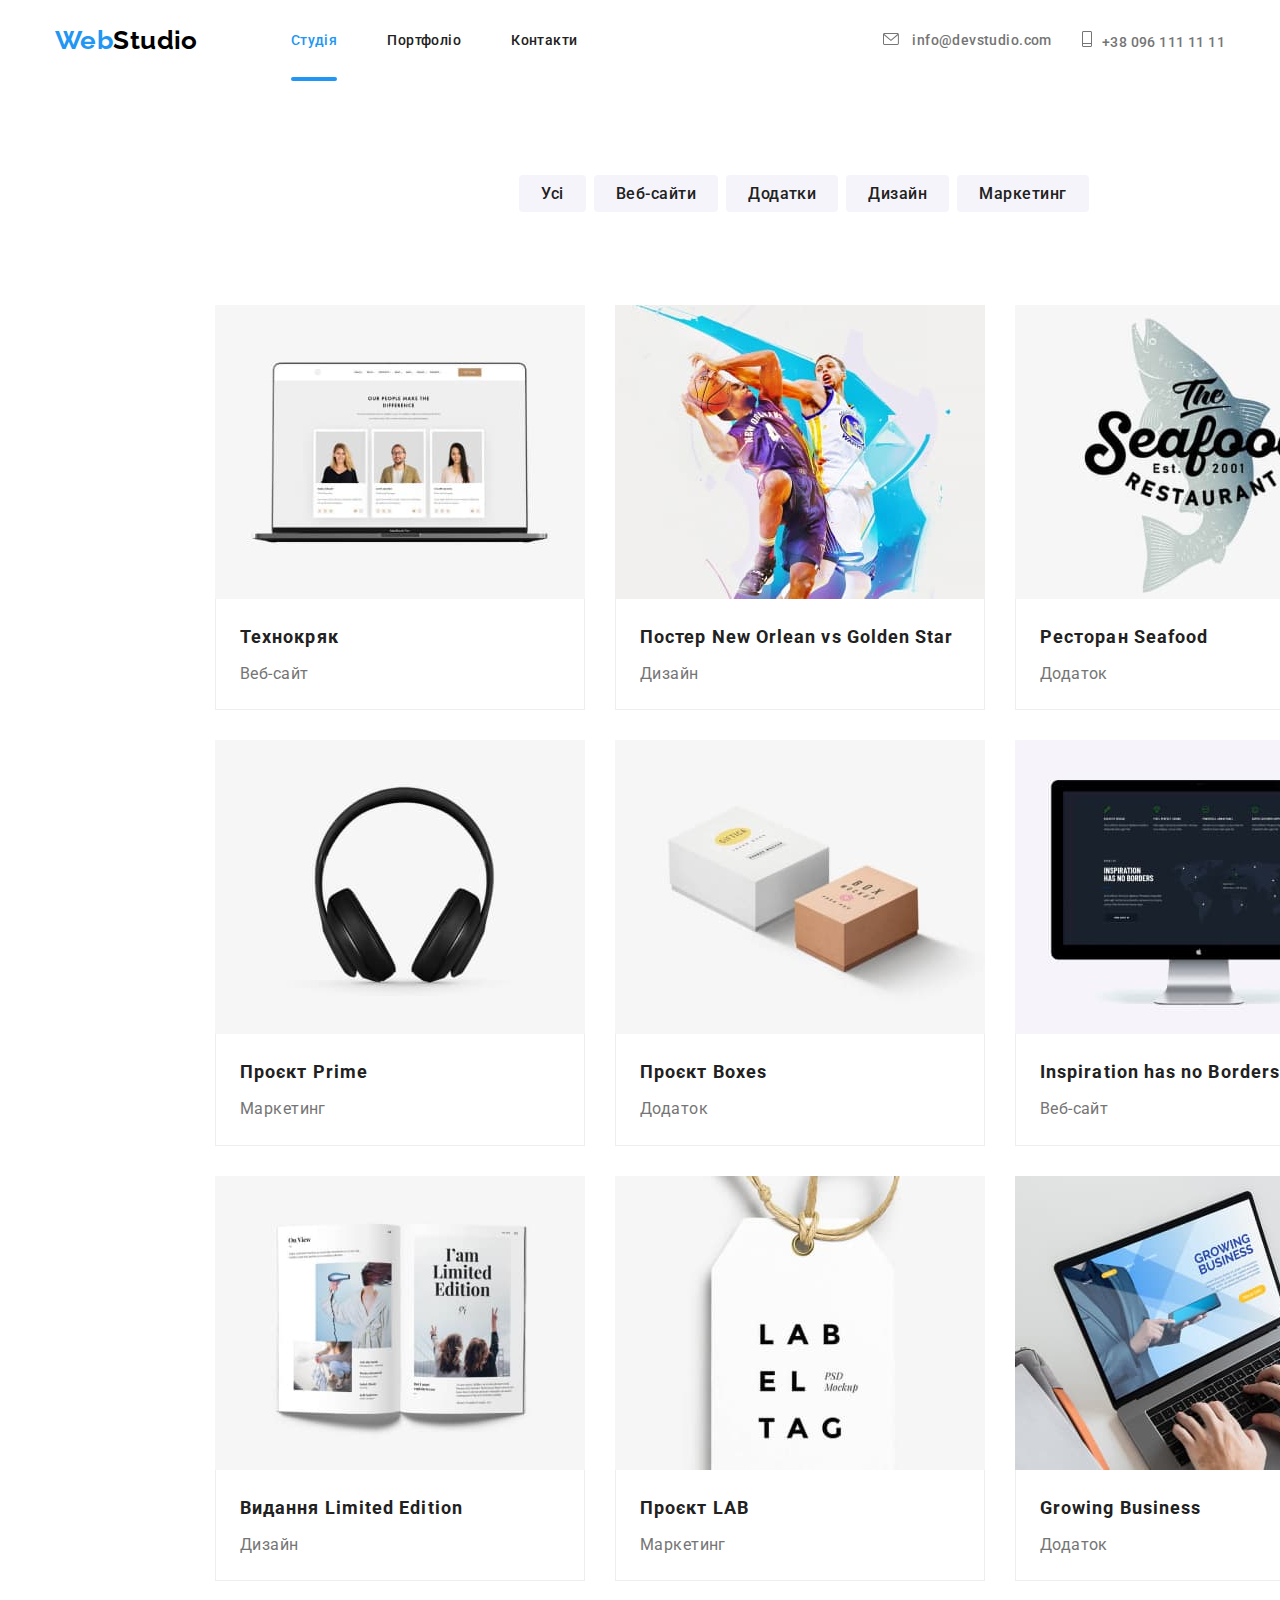
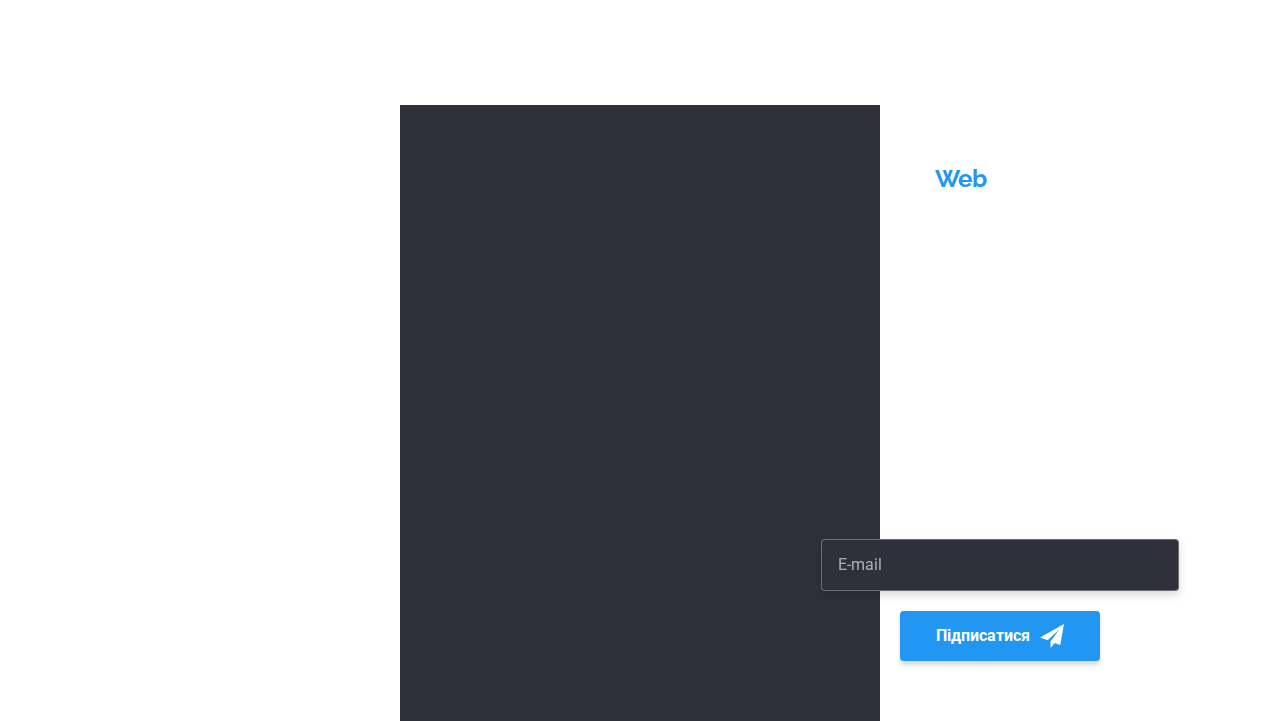
==== portfolio.html @ d6dccece "правка" ====
<!DOCTYPE html>
<html lang="uk">
  <head>
    <meta charset="UTF-8">
    <meta http-equiv="X-UA-Compatible" content="IE=edge">
    <meta name="viewport" content="width=device-width, initial-scale=1.0">
    <title>Портфоліо</title>
    <link rel="preconnect" href="https://fonts.googleapis.com">
    <link rel="preconnect" href="https://fonts.gstatic.com" crossorigin>
    <link href="https://fonts.googleapis.com/css2?family=Raleway:wght@700&family=Roboto:wght@400;500;700;900&display=swap"
      rel="stylesheet">
      <link rel="stylesheet" href="https://cdnjs.cloudflare.com/ajax/libs/modern-normalize/1.1.0/modern-normalize.min.css">
    <link rel="stylesheet" href="./css/main.min.css">
  </head>
  <body class="body">
    <header class="header">
      <div class="container container--header">        
            <a href="./index.html" class="logo logo--header" lang="en"
            ><span class="logo__web">Web</span>Studio</a>
            <button type="button" class="menu-button">
              <svg class="menu-button__icon">
                <use href="./images/icons.svg#icon-menu-mobile"></use>
              </svg>
            </button>
          <nav class="main-nav">
          <ul class="menu">
            <li class="menu__item">
              <a href="./index.html" class="menu__link menu__link--current">Студія</a>
            </li>
            <li class="menu__item">
              <a href="./portfolio.html" class="menu__link">Портфоліо</a>
            </li>
            <li class="menu__item"><a href="" class="menu__link">Контакти</a></li>
          </ul>
        </nav>
        <ul class="contact-header">
          <li class="contact-header__item">
            <a href="mailto:info@devstudio.com" class="contact-header__link"
              >
              <svg class="contact-header__icon contact-header__icon--mail">
                <use href="./images/icons.svg#icon-mail"></use>
              </svg>
              info@devstudio.com</a
            >
          </li>
          <li class="contact-header__item">
            <a href="tel:+380961111111" class="contact-header__link"> <svg class="contact-header__icon contact-header__icon--tel">
              <use href="./images/icons.svg#icon-tel"></use>
            </svg>+38 096 111 11 11</a>
          </li>
        </ul>
      </div>
      <!-- <div class="mobile-menu">
        <div class="container mobile-menu__container">
          <button type="button" class="mobile-menu__close-btn">
          <svg class="mobile-menu__close-icon" width="40" height="40"><use href="./images/icons.svg#icon-close-black">
          </use></svg>
        </button>
        <ul class="nav-mobile">
          <li class="nav-mobile__list"><a href="" class="nav-mobile__link">Студія</a></li>
          <li class="nav-mobile__list"><a href="" class="nav-mobile__link menu__link--current">Портфоліо</a></li>
          <li class="nav-mobile__list"><a href="" class="nav-mobile__link">Контакти</a></li>
        </ul>
        </div>
      </div> -->
    </header>
    <main>
      <section class="section">
      <h1 class="section__title section__title--none">список карток</h1>
      <div class="container">
        <ul class="filtrs">
          <li><button type="button" class="filtrs__button">Усі</button></li>
          <li><button type="button" class="filtrs__button">Веб-сайти</button></li>
          <li><button type="button" class="filtrs__button">Додатки</button></li>
          <li><button type="button" class="filtrs__button">Дизайн</button></li>
          <li><button type="button" class="filtrs__button">Маркетинг</button></li>
        </ul>
      </div>
        <div class="container">
          <ul class="list-filters">
            <li class="list-filters__item">
              <a href="" class="list-filters__link">
                  <div class="list-filters__image">
                    <img src="./images/krayk.jpg" alt="Технокряк" width="370">
                  <div class="card-overlay">
                    <p class="card-overlay__hover">Ресурс пропонує комплексні пропозиції з різним рівнем функціоналу та сервісів. Все це дозволить відвідувачу отримати вичерпні відомості про компанію чи приватну особу.</p>
                  </div>
                  </div>
                <div class="cards">
                  <h2 class="cards__name">Технокряк</h2>
                <p class="cards__type">Веб-сайт</p>
                </div>
              </a>
            </li>
            <li class="list-filters__item">
              <a href="" class="list-filters__link">
                <div class="list-filters__image">
                <img src="./images/poster.jpg" alt="Постер" width="370">
                <div class="card-overlay">
                <p class="card-overlay__hover">Ресурс пропонує комплексні пропозиції з різним рівнем функціоналу та сервісів. Все це дозволить відвідувачу отримати вичерпні відомості про компанію чи приватну особу.</p>
              </div>
            </div>
                <div class="cards">
                  <h2 class="cards__name">
                    Постер <span lang="en">New Orlean vs Golden Star</span>
                  </h2>
                  <p class="cards__type">Дизайн</p>
                </div>
              </a>
            </li>
            <li class="list-filters__item">
              <a href="" class="list-filters__link">
                <div class="list-filters__image">
                <img src="./images/seafoot.jpg" alt="ресторан" width="370">
                <div class="card-overlay">
                <p class="card-overlay__hover">Ресурс пропонує комплексні пропозиції з різним рівнем функціоналу та сервісів. Все це дозволить відвідувачу отримати вичерпні відомості про компанію чи приватну особу.</p>
              </div>
            </div>
                <div class="cards">
                  <h2 class="cards__name">
                    Ресторан <span lang="en">Seafood</span>
                  </h2>
                  <p class="cards__type">Додаток</p>
                </div>
              </a>
            </li>
            <li class="list-filters__item">
              <a href="" class="list-filters__link">
                <div class="list-filters__image">
                <img src="./images/prime.jpg" alt="проєкти" width="370">
                <div class="card-overlay">
                <p class="card-overlay__hover">Ресурс пропонує комплексні пропозиції з різним рівнем функціоналу та сервісів. Все це дозволить відвідувачу отримати вичерпні відомості про компанію чи приватну особу.</p>
              </div>
            </div>
                <div class="cards">
                  <h2 class="cards__name">Проєкт <span lang="en">Prime</span></h2>
                <p class="cards__type">Маркетинг</p>
                </div>
              </a>
            </li>
            <li class="list-filters__item">
              <a href="" class="list-filters__link">
                <div class="list-filters__image">
                <img src="./images/boxes.jpg" alt="додатки" width="370">
                <div class="card-overlay">
                <p class="card-overlay__hover">Ресурс пропонує комплексні пропозиції з різним рівнем функціоналу та сервісів. Все це дозволить відвідувачу отримати вичерпні відомості про компанію чи приватну особу.</p>
              </div>
            </div>
                <div class="cards">
                  <h2 class="cards__name">Проєкт <span lang="en">Boxes</span></h2>
                <p class="cards__type">Додаток</p>
                </div>
              </a>
            </li>
            <li class="list-filters__item">
              <a href="" class="list-filters__link">
                <div class="list-filters__image">
                <img src="./images/inspiration.jpg" alt="веб-сайти" width="370">
                <div class="card-overlay">
                <p class="card-overlay__hover">Ресурс пропонує комплексні пропозиції з різним рівнем функціоналу та сервісів. Все це дозволить відвідувачу отримати вичерпні відомості про компанію чи приватну особу.</p>
              </div>
            </div>
                <div class="cards">
                  <h2 class="cards__name">
                    <span lang="en">Inspiration has no Borders</span>
                  </h2>
                  <p class="cards__type">Веб-сайт</p>
                </div>
              </a>
            </li>
            <li class="list-filters__item">
              <a href="" class="list-filters__link">
                <div class="list-filters__image">
                <img src="./images/limited.jpg" alt="видання" width="370">
                <div class="card-overlay">
                <p class="card-overlay__hover">Ресурс пропонує комплексні пропозиції з різним рівнем функціоналу та сервісів. Все це дозволить відвідувачу отримати вичерпні відомості про компанію чи приватну особу.</p>
              </div>
            </div>
                <div class="cards">
                  <h2 class="cards__name">
                    Видання <span lang="en">Limited Edition</span>
                  </h2>
                  <p class="cards__type">Дизайн</p>
                </div>
              </a>
            </li>
            <li class="list-filters__item">
              <a href="" class="list-filters__link">
                <div class="list-filters__image">
                <img src="./images/lab.jpg" alt="маркетинг" width="370">
                <div class="card-overlay">
                <p class="card-overlay__hover">Ресурс пропонує комплексні пропозиції з різним рівнем функціоналу та сервісів. Все це дозволить відвідувачу отримати вичерпні відомості про компанію чи приватну особу.</p>
              </div>
            </div>
                <div class="cards">
                  <h2 class="cards__name">Проєкт <span lang="en">LAB</span></h2>
                <p class="cards__type">Маркетинг</p>
                </div>
              </a>
            </li>
            <li class="list-filters__item">
              <a href="" class="list-filters__link">
                <div class="list-filters__image">
                <img src="./images/growing.jpg" alt="додаток" width="370">
                <div class="card-overlay">
                <p class="card-overlay__hover">Ресурс пропонує комплексні пропозиції з різним рівнем функціоналу та сервісів. Все це дозволить відвідувачу отримати вичерпні відомості про компанію чи приватну особу.</p>
              </div>
            </div>
                <div class="cards">
                  <h2 class="cards__name">
                    <span lang="en">Growing Business</span>
                  </h2>
                  <p class="cards__type">Додаток</p>
                </div>
              </a>
            </li>            
          </ul>
        </div>
      </section>
    </main>
    <footer class="footer">
      <div class="container container--footer">
        <div>
        <a href="./index.html" lang="en" class="logo logo--footer"
          ><span class="logo__web">Web</span>Studio</a
        >
        <address>
          <ul class="contact-footer">
            <li class="contact-footer__address">
              <a
                href="https://www.google.com/maps/d/viewer?hl=ru&ie=UTF8&msa=0&ll=50.43647800000004%2C30.527334000000003&spn=0%2C0&source=embed&mid=1IC2cPqot0qdUVytNvd6RFveTOpM&z=17"
                target="_blank"
                rel="noreferrer noopener"
                class="contact-footer__link contact-footer__link--address"
                >м. Київ, пр-т Лесі Українки, 26</a
              >
            </li>
            <li class="contact-footer__address">
              <a href="mailto:info@devstudio.com" class="contact-footer__link"
                >info@devstudio.com</a
              >
            </li>
            <li>
              <a href="tel:+380961111111" class="contact-footer__link contact-footer__link--last"
                >+38 096 111 11 11</a
              >
            </li>
          </ul>
        </address>
      </div>
        <div class="social-footer">
          <p class="social-footer__join">приєднуйтесь</p>
        <ul class="social social--footer">
                <li class="social__item social__item--footer">
                  <a href="https://www.instagram.com/" target="_blank" rel="noreferrer noopener" class="social__link">        
                  <svg class="social__icon social__icon--footer">
                    <use href="./images/icons.svg#icon-instagram"></use>
                  </svg>
              </a>
            </li>
               <li class="social__item social__item--footer">
                <a href="https://twitter.com/?lang=ru" target="_blank" rel="noreferrer noopener" class="social__link">
                  <svg class="social__icon social__icon--footer">
                    <use href="./images/icons.svg#icon-twitter"></use>
                  </svg>
                </a>
               </li>
                <li class="social__item social__item--footer">
                  <a href="https://uk-ua.facebook.com/" target="_blank" rel="noreferrer noopener" class="social__link">
                    <svg class="social__icon social__icon--footer">
                      <use href="./images/icons.svg#icon-facebook"></use>
                    </svg>
                  </a>
                </li>
                <li class="social__item social__item--footer">
                  <a href="https://ua.linkedin.com/" target="_blank" rel="noreferrer noopener" class="social__link">
                    <svg class="social__icon social__icon--footer">
                      <use href="./images/icons.svg#icon-linkedin"></use>
                    </svg>
                  </a>
                </li>
              </ul>
        </div>
        <form class="subscription-form">

          <div class="subscribe">
          <label class="subscribe__label" for="subscribe">Підпишіться на розсилку</label>
          <input class="subscribe__input" type="text" name="subscribe" id="subscribe" placeholder="E-mail">
        </div>
  
          <button class="subscribe__button" type="submit">
            Підписатися
          <svg class="subscribe__icon">
            <use href="./images/icons.svg#icon-telegram"></use>
          </svg></button>
        </form>
      </div>
      
    </footer>
  </body>
</html>
---- css/main.min.css ----
a{text-decoration:none}h1,h2,h3,h4,h5,h6{margin:0}img{display:block;max-width:100%;height:auto}.section__title--none{position:absolute;width:1px;height:1px;margin:-1px;border:0;padding:0;clip:rect(0 0 0 0);overflow:hidden}ul{margin:0;padding:0;list-style:none}.body{font-family:"Roboto",sans-serif;font-size:14px;line-height:1.2;letter-spacing:.03em;color:#757575;background-color:#fff}.container{padding:0 15px;margin-left:auto;margin-right:auto}.container--header{display:-webkit-box;display:-ms-flexbox;display:flex;-webkit-box-pack:justify;-ms-flex-pack:justify;justify-content:space-between;-webkit-box-align:center;-ms-flex-align:center;align-items:center;min-height:60px}@media screen and (min-width: 480px){.container{width:480px}}@media screen and (min-width: 768px){.container{width:768px;min-height:80px}}@media screen and (min-width: 1200px){.container{width:1200px}}.mobile-menu__container{position:relative;padding-top:48px;padding-right:0;padding-bottom:48px;padding-left:40px}.header{position:relative}.menu-button{padding:0;border:none;line-height:0;background-color:#fff}@media screen and (min-width: 767px){.menu-button{display:none}}.menu-button__icon{width:40px;height:40px}.mobile-menu{position:absolute;top:0;left:0;width:100%;height:100vh;overflow:auto;background-color:#fff;-webkit-box-shadow:0px 4px 8px rgba(0,0,0,.04),0px 2px 4px rgba(0,0,0,.08),0px 1px 3px rgba(0,0,0,.16);box-shadow:0px 4px 8px rgba(0,0,0,.04),0px 2px 4px rgba(0,0,0,.08),0px 1px 3px rgba(0,0,0,.16)}.mobile-menu__close-btn{background-color:rgba(0,0,0,0);border:none;padding:0;line-height:0;position:absolute;top:10px;right:15px;cursor:pointer}.mobile-menu__close-icon{fill:#000;-webkit-transition:fill 250ms cubic-bezier(0.4, 0, 0.2, 1);transition:fill 250ms cubic-bezier(0.4, 0, 0.2, 1)}.mobile-menu__close-btn:hover .mobile-menu__close-icon,.mobile-menu__close-btn:focus .mobile-menu__close-icon{fill:#2196f3}.logo{font-family:"Raleway",sans-serif;font-weight:700;font-size:24px}.logo--header{display:block;color:#000}@media screen and (min-width: 768px){.logo--header{margin-right:88px}}@media screen and (min-width: 1200px){.logo--header{margin-right:93px;font-size:26px}}.logo--footer{display:inline-block;margin-bottom:20px;width:100%;text-align:center;color:#fff}.logo__web{color:#2196f3}.backdrop{position:fixed;top:0;left:0;z-index:5;width:100%;height:100%;opacity:1;background-color:rgba(0,0,0,.2);-webkit-transition:opacity 250ms cubic-bezier(0.4, 0, 0.2, 1);transition:opacity 250ms cubic-bezier(0.4, 0, 0.2, 1)}.backdrop.is-hidden{opacity:0;pointer-events:none}.backdrop.is-hidden .modal{-webkit-transform:translate(-50%, -50%) scale(0);transform:translate(-50%, -50%) scale(0)}.modal{position:absolute;top:50%;left:50%;padding:40px;min-height:609px;-webkit-box-shadow:0px 1px 3px rgba(0,0,0,.12),0px 1px 1px rgba(0,0,0,.14),0px 2px 1px rgba(0,0,0,.2);box-shadow:0px 1px 3px rgba(0,0,0,.12),0px 1px 1px rgba(0,0,0,.14),0px 2px 1px rgba(0,0,0,.2);border-radius:4px;background-color:#fff;-webkit-transform:translate(-50%, -50%) scale(1);transform:translate(-50%, -50%) scale(1);-webkit-transition:-webkit-transform 250ms cubic-bezier(0.4, 0, 0.2, 1);transition:-webkit-transform 250ms cubic-bezier(0.4, 0, 0.2, 1);transition:transform 250ms cubic-bezier(0.4, 0, 0.2, 1);transition:transform 250ms cubic-bezier(0.4, 0, 0.2, 1), -webkit-transform 250ms cubic-bezier(0.4, 0, 0.2, 1)}@media screen and (min-width: 480px){.modal{max-width:450px}}@media screen and (min-width: 1200px){.modal{min-width:528px;min-height:581px}}.modal__close{position:absolute;display:-webkit-box;display:-ms-flexbox;display:flex;-webkit-box-pack:center;-ms-flex-pack:center;justify-content:center;-webkit-box-align:center;-ms-flex-align:center;align-items:center;left:412px;top:8px;padding:0;width:30px;height:30px;cursor:pointer;border:1px solid rgba(0,0,0,.1);border-radius:50%;background-color:#fff}@media screen and (min-width: 1200px){.modal__close{left:490px}}.modal__close-icon{width:18px;height:18px;fill:#000;-webkit-transition:fill 250ms cubic-bezier(0.4, 0, 0.2, 1);transition:fill 250ms cubic-bezier(0.4, 0, 0.2, 1)}.modal__close:hover .modal__close-icon{fill:#2196f3}@media screen and (max-width: 767px){.contact-header{display:none}}@media screen and (min-width: 768px){.contact-header{display:-webkit-box;display:-ms-flexbox;display:flex;-webkit-box-orient:vertical;-webkit-box-direction:normal;-ms-flex-direction:column;flex-direction:column;-webkit-box-pack:center;-ms-flex-pack:center;justify-content:center;margin-left:auto}.contact-header :not(:last-child){margin-bottom:10px}}@media screen and (min-width: 1200px){.contact-header{-webkit-box-orient:horizontal;-webkit-box-direction:normal;-ms-flex-direction:row;flex-direction:row;-webkit-box-align:center;-ms-flex-align:center;align-items:center}}@media screen and (min-width: 768px){.contact-header__item{min-height:14px}}@media screen and (min-width: 1200px){.contact-header__item{min-height:16px}.contact-header__item:not(:last-child){margin-right:30px;margin-bottom:0}}.contact-header__icon{fill:currentColor;-webkit-transition:fill 250ms cubic-bezier(0.4, 0, 0.2, 1);transition:fill 250ms cubic-bezier(0.4, 0, 0.2, 1)}@media screen and (min-width: 768px){.contact-header__icon{margin-right:8px}.contact-header__icon--mail{width:14px;height:10px}.contact-header__icon--tel{width:10px;height:14px}}@media screen and (min-width: 1200px){.contact-header__icon{margin-right:10px}.contact-header__icon--mail{width:16px;height:12px}.contact-header__icon--tel{width:10px;height:16px}}.contact-header__icon:hover,.contact-header__icon:focus{fill:#2196f3}.contact-header__link{width:100%;font-weight:500;color:currentColor;-webkit-transition:color 250ms cubic-bezier(0.4, 0, 0.2, 1);transition:color 250ms cubic-bezier(0.4, 0, 0.2, 1)}.contact-header__link:hover,.contact-header__link:focus{color:#2196f3}@media screen and (max-width: 767px){.main-nav{display:none}}.menu{display:-webkit-box;display:-ms-flexbox;display:flex}.menu__link{position:relative;display:block;padding-top:32px;padding-bottom:32px;font-weight:500;color:#212121;-webkit-transition:color 250ms cubic-bezier(0.4, 0, 0.2, 1);transition:color 250ms cubic-bezier(0.4, 0, 0.2, 1)}.menu__link:hover,.menu__link:focus{color:#2196f3}.menu__link--current{color:#2196f3}.menu__link--current::after{content:"";position:absolute;left:0;bottom:0;display:inline-block;width:100%;height:4px;border-radius:2px;background-color:#2196f3}.menu__item+.menu__item{margin-left:50px}.nav-mobile{display:block}.nav-mobile__list:not(:last-child){margin-bottom:32px}.nav-mobile__link{font-weight:500;font-size:40px;line-height:1.2;letter-spacing:.02em;color:#212121}.hero{display:-webkit-box;display:-ms-flexbox;display:flex;margin-left:auto;margin-right:auto;padding-top:118px;padding-bottom:118px;min-height:400px;background-color:#c4c4c4;background-image:-webkit-gradient(linear, left top, right top, from(rgba(47, 48, 58, 0.4)), to(rgba(47, 48, 58, 0.4))),url(../images/header-mobile.jpg);background-image:linear-gradient(to right, rgba(47, 48, 58, 0.4), rgba(47, 48, 58, 0.4)),url(../images/header-mobile.jpg);background-size:cover}@media screen and (min-width: 768px){.hero{background-image:-webkit-gradient(linear, left top, right top, from(rgba(47, 48, 58, 0.4)), to(rgba(47, 48, 58, 0.4))),url(../images/header-tablet.jpg);background-image:linear-gradient(to right, rgba(47, 48, 58, 0.4), rgba(47, 48, 58, 0.4)),url(../images/header-tablet.jpg)}}@media screen and (min-width: 1200px){.hero{max-width:1600px;padding-top:200px;padding-bottom:200px;min-height:600px;background-image:-webkit-gradient(linear, left top, right top, from(rgba(47, 48, 58, 0.4)), to(rgba(47, 48, 58, 0.4))),url(../images/fon-hero.jpg);background-image:linear-gradient(to right, rgba(47, 48, 58, 0.4), rgba(47, 48, 58, 0.4)),url(../images/fon-hero.jpg)}}.hero__title{margin-left:auto;margin-right:auto;font-weight:900;color:#fff;text-align:center;text-transform:uppercase;letter-spacing:.06em}@media screen and (min-width: 480px){.hero__title{width:360px;font-size:26px;line-height:1.6}}@media screen and (min-width: 1200px){.hero__title{width:696px;font-size:44px;line-height:1.4}}.hero__button{display:block;min-width:216px;height:50px;margin-top:30px;margin-left:auto;margin-right:auto;padding:0;border-radius:4px;border:none;cursor:pointer;font-weight:700;font-size:16px;line-height:1.9;letter-spacing:.06em;text-align:center;color:#fff;background-color:#2196f3}.hero__button:hover,.hero__button:focus{width:216px;height:50px;margin-left:auto;margin-right:auto;margin-top:30px}textarea{resize:none}.form__title{width:370px;margin:0;margin-bottom:12px;padding:0;text-align:center;font-weight:700;font-size:20px;line-height:1.15;color:#212121}@media screen and (min-width: 1200px){.form__title{width:448px}}.form__field{position:relative;display:-webkit-box;display:-ms-flexbox;display:flex;-webkit-box-orient:vertical;-webkit-box-direction:normal;-ms-flex-direction:column;flex-direction:column;font-size:12px;line-height:1.16;letter-spacing:.01em}.form__label{margin-bottom:4px}.input{position:relative}.input__field{width:100%;min-height:40px;margin-bottom:10px;padding:0;padding-left:42px;border-radius:4px;border:1px solid rgba(33,33,33,.2);font-size:16px;line-height:0;-webkit-transition:border 250ms cubic-bezier(0.4, 0, 0.2, 1);transition:border 250ms cubic-bezier(0.4, 0, 0.2, 1)}.input__field:hover,.input__field:focus{border-color:#2196f3}.input__icon:hover .input__field{border-color:#2196f3}.input__icon{position:absolute;top:11px;left:15px;width:18px;height:18px;fill:#212121;-webkit-transition:fill 250ms cubic-bezier(0.4, 0, 0.2, 1);transition:fill 250ms cubic-bezier(0.4, 0, 0.2, 1)}.input__icon:hover{fill:#2196f3}.input__field:hover+.input__icon,.input__field:focus+.input__icon{fill:#2196f3}.input:-moz-placeholder-shown+.input__icon{fill:#212121}.input:-ms-input-placeholder+.input__icon{fill:#212121}.input:placeholder-shown+.input__icon{fill:#212121}.input:not(:-moz-placeholder-shown)+.input__icon{fill:#2196f3}.input:not(:-ms-input-placeholder)+.input__icon{fill:#2196f3}.input:not(:placeholder-shown)+.input__icon{fill:#2196f3}.form__coment{height:120px;padding:12px 16px;border-radius:4px;border:1px solid rgba(33,33,33,.2);font-size:16px;line-height:1.17;letter-spacing:.03em;-webkit-transition:border 250ms cubic-bezier(0.4, 0, 0.2, 1);transition:border 250ms cubic-bezier(0.4, 0, 0.2, 1)}.form__coment:hover,.form__coment:focus{border-color:#2196f3}.form__coment::-webkit-input-placeholder{color:rgba(117,117,117,.5);font-size:12px;line-height:1.17;letter-spacing:.01em}.form__coment::-moz-placeholder{color:rgba(117,117,117,.5);font-size:12px;line-height:1.17;letter-spacing:.01em}.form__coment:-ms-input-placeholder{color:rgba(117,117,117,.5);font-size:12px;line-height:1.17;letter-spacing:.01em}.form__coment::-ms-input-placeholder{color:rgba(117,117,117,.5);font-size:12px;line-height:1.17;letter-spacing:.01em}.form__coment::placeholder{color:rgba(117,117,117,.5);font-size:12px;line-height:1.17;letter-spacing:.01em}.policy{position:relative;display:-webkit-box;display:-ms-flexbox;display:flex;-webkit-box-orient:horizontal;-webkit-box-direction:normal;-ms-flex-direction:row;flex-direction:row;-webkit-box-pack:center;-ms-flex-pack:center;justify-content:center;-webkit-box-align:center;-ms-flex-align:center;align-items:center;width:370px;margin-left:auto;margin-right:auto;margin-top:20px;margin-bottom:30px;font-size:12px;line-height:1.2;letter-spacing:.03em}@media screen and (min-width: 1200px){.policy{width:425px;font-size:14px;line-height:1.7}}.policy__check{position:absolute;-webkit-appearance:none;-moz-appearance:none;appearance:none}.policy__icon-off{width:16px;height:15px;margin-right:9px;opacity:1}.policy__icon-on{position:absolute;width:16px;height:15px;top:50%;-webkit-transform:translateY(-50%);transform:translateY(-50%);left:9px;opacity:0}.policy__check:checked+.policy__icon-on{opacity:1}.policy__condition{text-decoration:underline;color:#2196f3}.form__button{margin-left:auto;margin-right:auto;width:200px;height:50px;border:none;border-radius:4px;font-weight:700;font-size:16px;line-height:1.9;letter-spacing:.06em;color:#fff;background-color:#2196f3}.section{margin-left:auto;margin-right:auto;padding-top:30px;padding-bottom:30px}@media screen and (min-width: 768px){.section{min-width:1600px;padding-top:94px;padding-bottom:94px}}@media screen and (min-width: 1200px){.section{min-width:1600px;padding-top:94px;padding-bottom:94px}}.section__title{font-weight:700;font-size:28px;line-height:1.2;text-align:center;margin-top:0;margin-bottom:30px;color:#212121}.pluses-box{min-height:120px;margin-top:30px;margin-bottom:30px;display:-webkit-box;display:-ms-flexbox;display:flex;-webkit-box-pack:center;-ms-flex-pack:center;justify-content:center;-webkit-box-align:center;-ms-flex-align:center;align-items:center;background-color:#f5f4fa;border-radius:4px}.pluses-box__icon{width:70px;height:70px}.pluses__title{width:270px;margin-top:0;margin-bottom:0;margin-left:auto;margin-right:auto;font-weight:700;font-size:14px;text-align:center;text-transform:uppercase;color:#212121}.pluses__text{margin-top:10px;margin-bottom:0;line-height:1.7}.container--projects{display:none}.projects{display:-webkit-box;display:-ms-flexbox;display:flex;-webkit-box-pack:center;-ms-flex-pack:center;justify-content:center;margin-top:50px}.projekts__employment{position:relative}.projekts__employment+.projekts__employment{margin-left:30px}.projects__image{position:relative}.projects__image::before{content:"";display:inline-block;position:absolute;width:100%;min-height:70px;bottom:0;background-color:rgba(47,48,58,.8)}.projekts__text{position:absolute;width:100%;min-height:70px;display:-webkit-box;display:-ms-flexbox;display:flex;-webkit-box-pack:center;-ms-flex-pack:center;justify-content:center;-webkit-box-align:center;-ms-flex-align:center;align-items:center;margin:0;padding:0;bottom:0;font-weight:700;color:#fff;text-transform:uppercase;text-align:center}.section--team{background-color:#f5f4fa}@media screen and (min-width: 480px){.section--team{width:480px}}.team__box{background-color:#fff;-webkit-box-shadow:0px 1px 3px rgba(0,0,0,.12),0px 1px 1px rgba(0,0,0,.14),0px 2px 1px rgba(0,0,0,.2);box-shadow:0px 1px 3px rgba(0,0,0,.12),0px 1px 1px rgba(0,0,0,.14),0px 2px 1px rgba(0,0,0,.2);border-radius:0px 0px 4px 4px}.team__box:not(:last-child){margin-bottom:30px}.team__list{padding-top:30px;padding-bottom:24px}.team__name{margin-bottom:0;font-weight:500;font-size:16px;text-align:center;color:#212121}.team__job{margin-top:10px;margin-bottom:16px;font-weight:400;font-size:16px;text-align:center}.photo{height:460px;width:100%;-o-object-fit:cover;object-fit:cover}.social{display:-webkit-box;display:-ms-flexbox;display:flex;-webkit-box-pack:center;-ms-flex-pack:center;justify-content:center}.social__item{width:44px;height:44px;background-color:#fff}.social__item:not(:last-child){margin-right:10px}.social__link{display:-webkit-box;display:-ms-flexbox;display:flex;width:100%;height:100%;-webkit-box-pack:center;-ms-flex-pack:center;justify-content:center;-webkit-box-align:center;-ms-flex-align:center;align-items:center;border-radius:50%;color:#afb1b8;-webkit-transition:color 250ms cubic-bezier(0.4, 0, 0.2, 1),background-color 250ms cubic-bezier(0.4, 0, 0.2, 1);transition:color 250ms cubic-bezier(0.4, 0, 0.2, 1),background-color 250ms cubic-bezier(0.4, 0, 0.2, 1)}.social__link:not(:last-child){margin-right:10px}.social__link:hover,.social__link:focus{color:#fff;background-color:#2196f3}.social__icon{width:20px;height:20px;fill:currentColor;-webkit-transition:fill 250ms cubic-bezier(0.4, 0, 0.2, 1);transition:fill 250ms cubic-bezier(0.4, 0, 0.2, 1)}.social__icon:hover,.social__icon:focus{fill:currentColor}.social-footer__join{margin-top:0;margin-bottom:20px;font-weight:700;text-align:center;text-transform:uppercase;color:#fff}.social-footer{margin-top:60px}.social--footer{display:-webkit-box;display:-ms-flexbox;display:flex;-webkit-box-pack:center;-ms-flex-pack:center;justify-content:center}.social__item--footer{width:44px;height:44px;margin-bottom:0;border-radius:50%;background-color:rgba(255,255,255,.1)}.social__item--footer:not(:last-child){margin-right:10px}.social__icon--footer{fill:#fff}.clients{display:-webkit-box;display:-ms-flexbox;display:flex;-ms-flex-wrap:wrap;flex-wrap:wrap;gap:30px}.clients__list{-ms-flex-preferred-size:calc((100% - 30px)/2);flex-basis:calc((100% - 30px)/2);height:92px}@media screen and (min-width: 480px){.clients__list{width:210px}}@media screen and (min-width: 480px){.clients__list{width:226px}}@media screen and (min-width: 480px){.clients__list{width:170px}}.clients__link{width:100%;height:100%;display:-webkit-box;display:-ms-flexbox;display:flex;-webkit-box-pack:center;-ms-flex-pack:center;justify-content:center;-webkit-box-align:center;-ms-flex-align:center;align-items:center;border:1px solid #afb1b8;border-radius:4px;color:#afb1b8;-webkit-transition:color 250ms cubic-bezier(0.4, 0, 0.2, 1),border-color 250ms cubic-bezier(0.4, 0, 0.2, 1);transition:color 250ms cubic-bezier(0.4, 0, 0.2, 1),border-color 250ms cubic-bezier(0.4, 0, 0.2, 1)}.clients__link:hover,.clients__link:focus{color:#2196f3;border-color:#2196f3}.clients__icon{width:106px;height:60px;fill:currentColor;-webkit-transition:fill 250ms cubic-bezier(0.4, 0, 0.2, 1);transition:fill 250ms cubic-bezier(0.4, 0, 0.2, 1)}.clients__icon:hover,.clients__icon:focus{fill:currentColor}.footer{padding-top:60px;padding-bottom:60px;margin:0 auto;background-color:#2f303a}@media screen and (min-width: 480px){.footer{margin-top:30px;width:480px}}.contact-footer{text-align:center}.contact-footer__address{margin-bottom:8px}.contact-footer__link{font-style:normal;line-height:1.7;color:rgba(255,255,255,.6);-webkit-transition:color 250ms cubic-bezier(0.4, 0, 0.2, 1);transition:color 250ms cubic-bezier(0.4, 0, 0.2, 1)}.contact-footer__link--last{padding:0}.contact-footer__link:hover,.contact-footer__link:focus{color:#2196f3}.contact-footer__link--address{color:#fff}.subscription-form{margin-top:60px}.subscribe{display:-webkit-box;display:-ms-flexbox;display:flex;-webkit-box-orient:vertical;-webkit-box-direction:normal;-ms-flex-direction:column;flex-direction:column;-webkit-box-align:center;-ms-flex-align:center;align-items:center}.subscribe__label{text-transform:uppercase;font-weight:700;color:#fff}.subscribe__input{margin-top:20px;min-height:50px;margin-left:auto;margin-right:auto;padding:15px 16px;font-size:16px;line-height:1.25;border:1px solid rgba(255,255,255,.3);-webkit-filter:drop-shadow(0px 4px 4px rgba(0, 0, 0, 0.15));filter:drop-shadow(0px 4px 4px rgba(0, 0, 0, 0.15));border-radius:4px;-webkit-transition:background-color 250ms cubic-bezier(0.4, 0, 0.2, 1);transition:background-color 250ms cubic-bezier(0.4, 0, 0.2, 1)}@media screen and (min-width: 480px){.subscribe__input{width:358px}}.subscribe__input::-webkit-input-placeholder{font-size:16px;line-height:1.25;color:rgba(255,255,255,.6)}.subscribe__input::-moz-placeholder{font-size:16px;line-height:1.25;color:rgba(255,255,255,.6)}.subscribe__input:-ms-input-placeholder{font-size:16px;line-height:1.25;color:rgba(255,255,255,.6)}.subscribe__input::-ms-input-placeholder{font-size:16px;line-height:1.25;color:rgba(255,255,255,.6)}.subscribe__input::placeholder{font-size:16px;line-height:1.25;color:rgba(255,255,255,.6)}.subscribe__input:-moz-placeholder-shown{background-color:#2f303a}.subscribe__input:-ms-input-placeholder{background-color:#2f303a}.subscribe__input:placeholder-shown{background-color:#2f303a}.subscribe__input:not(:-moz-placeholder-shown){background-color:#fff}.subscribe__input:not(:-ms-input-placeholder){background-color:#fff}.subscribe__input:not(:placeholder-shown){background-color:#fff}.subscribe__button{width:200px;height:50px;margin-top:20px;margin-left:auto;margin-right:auto;display:-webkit-box;display:-ms-flexbox;display:flex;-webkit-box-pack:center;-ms-flex-pack:center;justify-content:center;-webkit-box-align:center;-ms-flex-align:center;align-items:center;border:none;background-color:#2196f3;-webkit-box-shadow:0px 4px 4px rgba(0,0,0,.15);box-shadow:0px 4px 4px rgba(0,0,0,.15);border-radius:4px;cursor:pointer;font-weight:700;font-size:16px;line-height:1.9;color:#fff}.subscribe__icon{margin-left:10px;margin-top:auto;margin-bottom:auto;width:24px;height:24px;fill:currentColor}.filtrs{display:-webkit-box;display:-ms-flexbox;display:flex;-webkit-box-pack:center;-ms-flex-pack:center;justify-content:center}.filtrs__button{margin-left:8px;padding:6px 22px;border-radius:4px;border:none;cursor:pointer;font-family:"Roboto",sans-serif;font-weight:500;font-size:16px;line-height:1.6;letter-spacing:.03em;text-align:center;color:#212121;background-color:#f5f4fa;-webkit-transition:color 250ms cubic-bezier(0.4, 0, 0.2, 1),background-color 250ms cubic-bezier(0.4, 0, 0.2, 1),-webkit-box-shadow 250ms cubic-bezier(0.4, 0, 0.2, 1);transition:color 250ms cubic-bezier(0.4, 0, 0.2, 1),background-color 250ms cubic-bezier(0.4, 0, 0.2, 1),-webkit-box-shadow 250ms cubic-bezier(0.4, 0, 0.2, 1);transition:color 250ms cubic-bezier(0.4, 0, 0.2, 1),background-color 250ms cubic-bezier(0.4, 0, 0.2, 1),box-shadow 250ms cubic-bezier(0.4, 0, 0.2, 1);transition:color 250ms cubic-bezier(0.4, 0, 0.2, 1),background-color 250ms cubic-bezier(0.4, 0, 0.2, 1),box-shadow 250ms cubic-bezier(0.4, 0, 0.2, 1),-webkit-box-shadow 250ms cubic-bezier(0.4, 0, 0.2, 1)}.filtrs__button:hover,.filtrs__button:focus{-webkit-box-shadow:0px 3px 1px rgba(0,0,0,.1),0px 1px 2px rgba(0,0,0,.08),0px 2px 2px rgba(0,0,0,.12);box-shadow:0px 3px 1px rgba(0,0,0,.1),0px 1px 2px rgba(0,0,0,.08),0px 2px 2px rgba(0,0,0,.12);color:#fff;background-color:#2196f3}.list-filters{display:-webkit-box;display:-ms-flexbox;display:flex;-ms-flex-wrap:wrap;flex-wrap:wrap;gap:30px;margin-top:50px}.list-filters__item{-ms-flex-preferred-size:calc((100% - 60px)/3);flex-basis:calc((100% - 60px)/3)}.list-filters__link{display:block;-webkit-transition:-webkit-box-shadow 250ms cubic-bezier(0.4, 0, 0.2, 1);transition:-webkit-box-shadow 250ms cubic-bezier(0.4, 0, 0.2, 1);transition:box-shadow 250ms cubic-bezier(0.4, 0, 0.2, 1);transition:box-shadow 250ms cubic-bezier(0.4, 0, 0.2, 1), -webkit-box-shadow 250ms cubic-bezier(0.4, 0, 0.2, 1)}.list-filters__link:hover,.list-filters__link:focus{-webkit-box-shadow:0px 1px 1px rgba(0,0,0,.12),0px 4px 4px rgba(0,0,0,.06),1px 4px 6px rgba(0,0,0,.16);box-shadow:0px 1px 1px rgba(0,0,0,.12),0px 4px 4px rgba(0,0,0,.06),1px 4px 6px rgba(0,0,0,.16)}.cards{padding:20px 24px;background-color:var(--header-bg-color);border-left:1px solid #eee;border-right:1px solid #eee;border-bottom:1px solid #eee}.cards__name{margin-top:0;margin-bottom:4px;font-weight:700;font-size:18px;line-height:2;letter-spacing:.06em;color:#212121}.cards__type{margin-top:0;margin-bottom:0;font-size:16px;line-height:1.9;color:#757575}.list-filters__image{position:relative;overflow:hidden}.card-overlay{position:absolute;width:100%;height:294px;top:0;left:0;background-color:rgba(33,150,243,.9);-webkit-transform:translateY(100%);transform:translateY(100%);-webkit-transition:-webkit-transform 250ms cubic-bezier(0.4, 0, 0.2, 1);transition:-webkit-transform 250ms cubic-bezier(0.4, 0, 0.2, 1);transition:transform 250ms cubic-bezier(0.4, 0, 0.2, 1);transition:transform 250ms cubic-bezier(0.4, 0, 0.2, 1), -webkit-transform 250ms cubic-bezier(0.4, 0, 0.2, 1)}.list-filters__link:hover .card-overlay,.list-filters__link:focus .card-overlay{-webkit-transform:translateY(0);transform:translateY(0)}.card-overlay__hover{margin:0;padding-top:63px;padding-left:24px;font-size:18px;line-height:1.5;color:#fff}/*# sourceMappingURL=main.min.css.map */
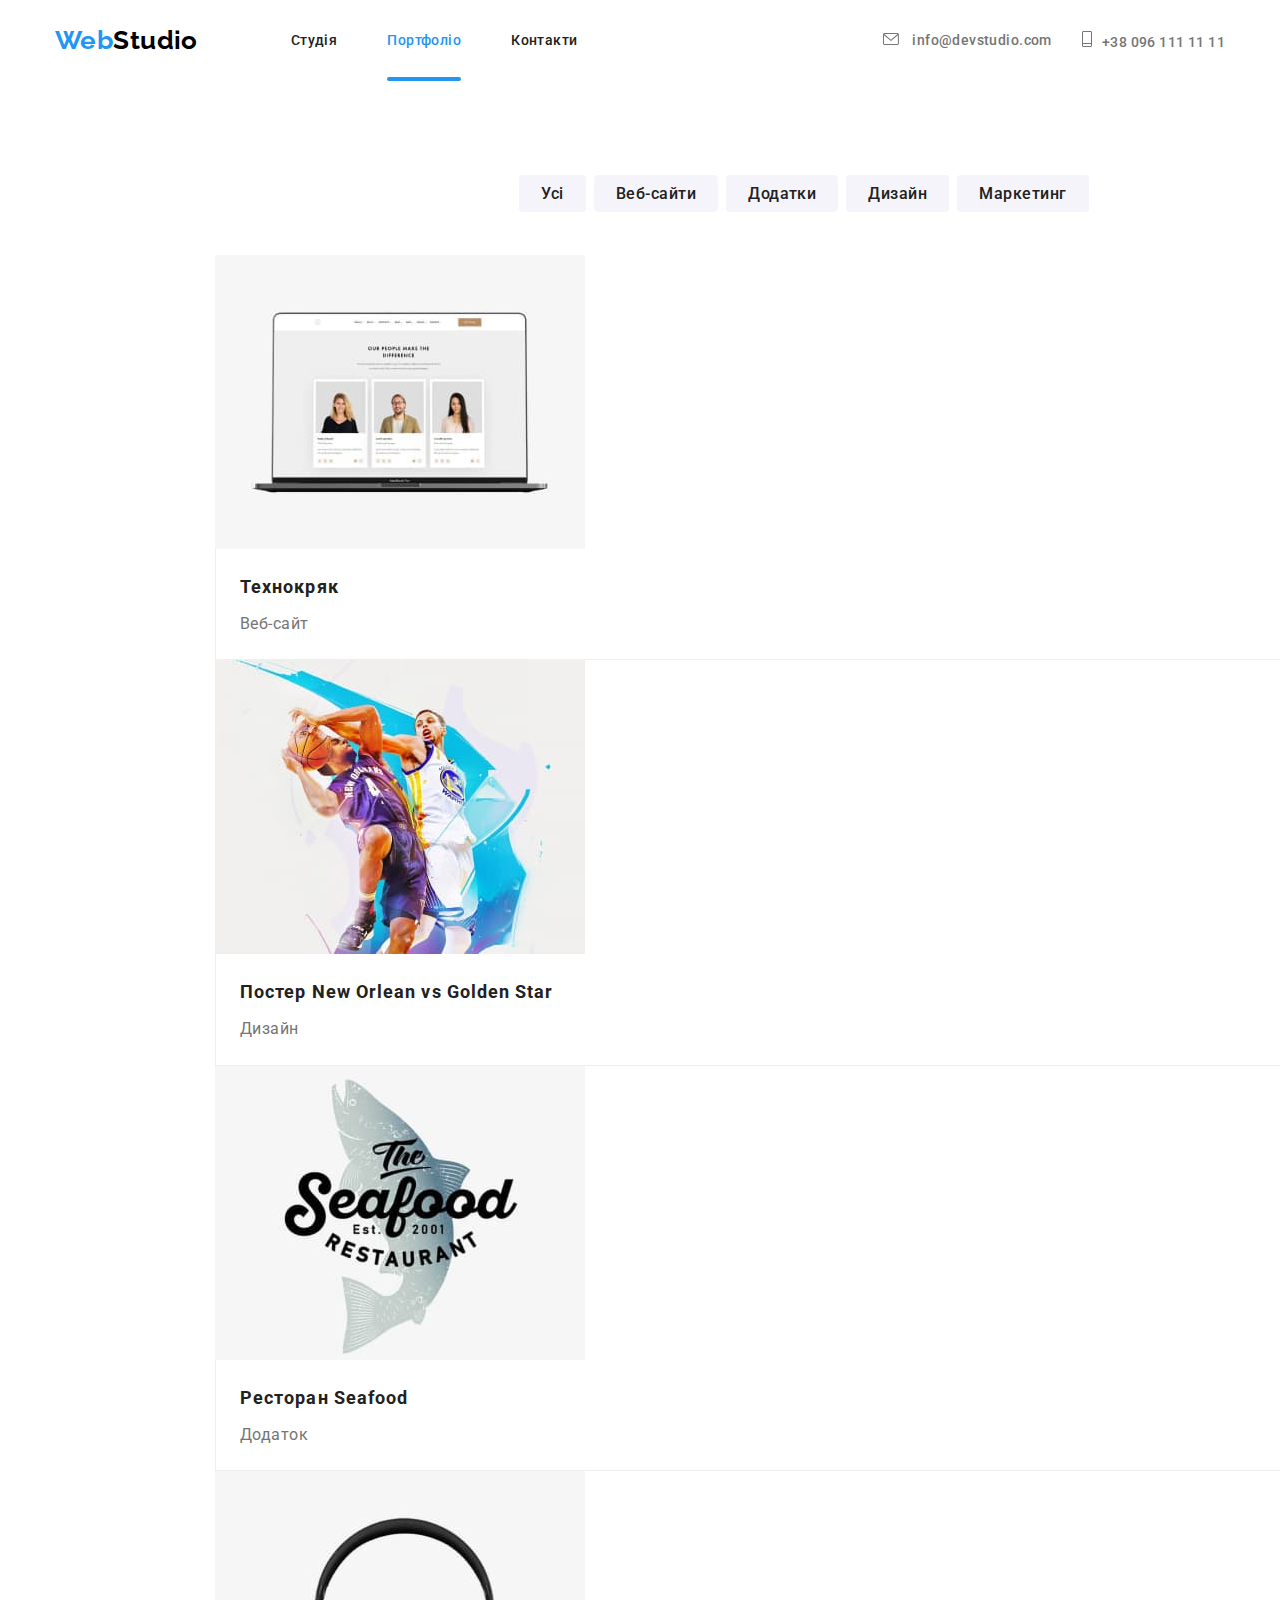
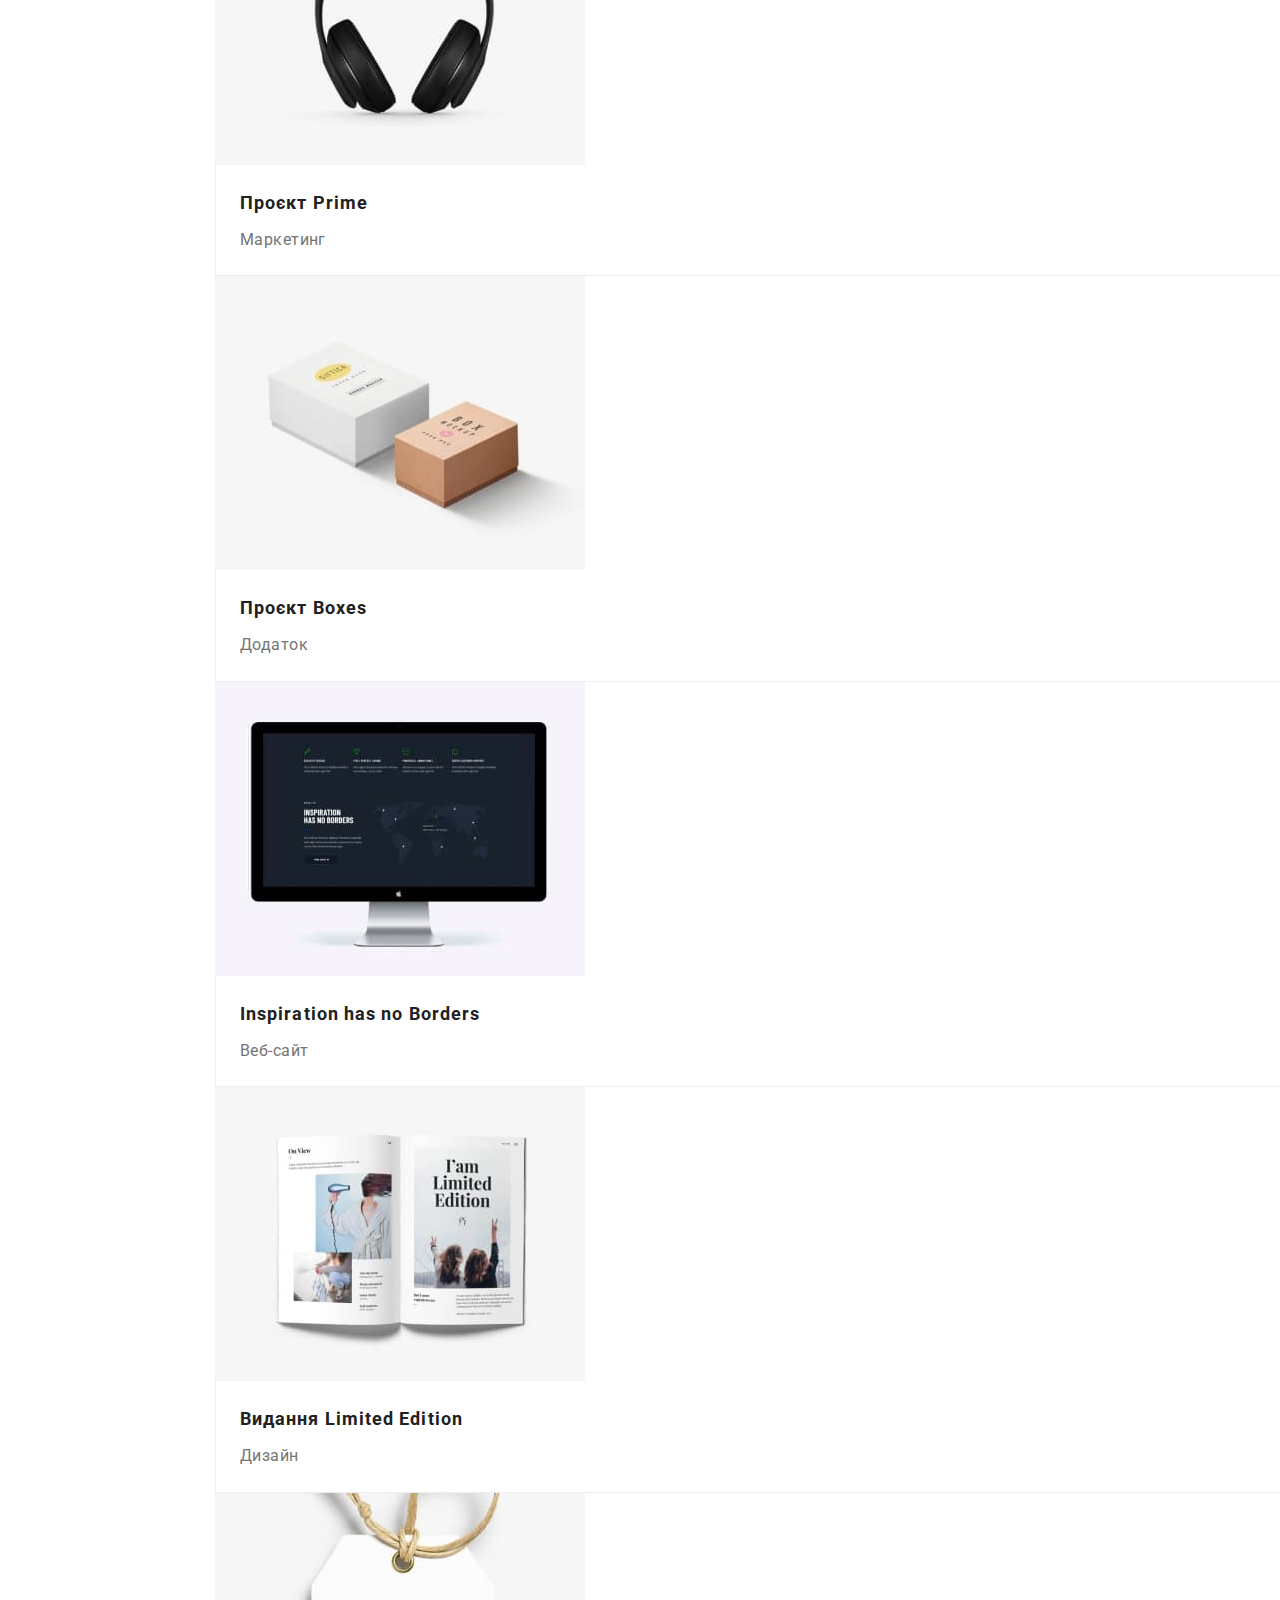
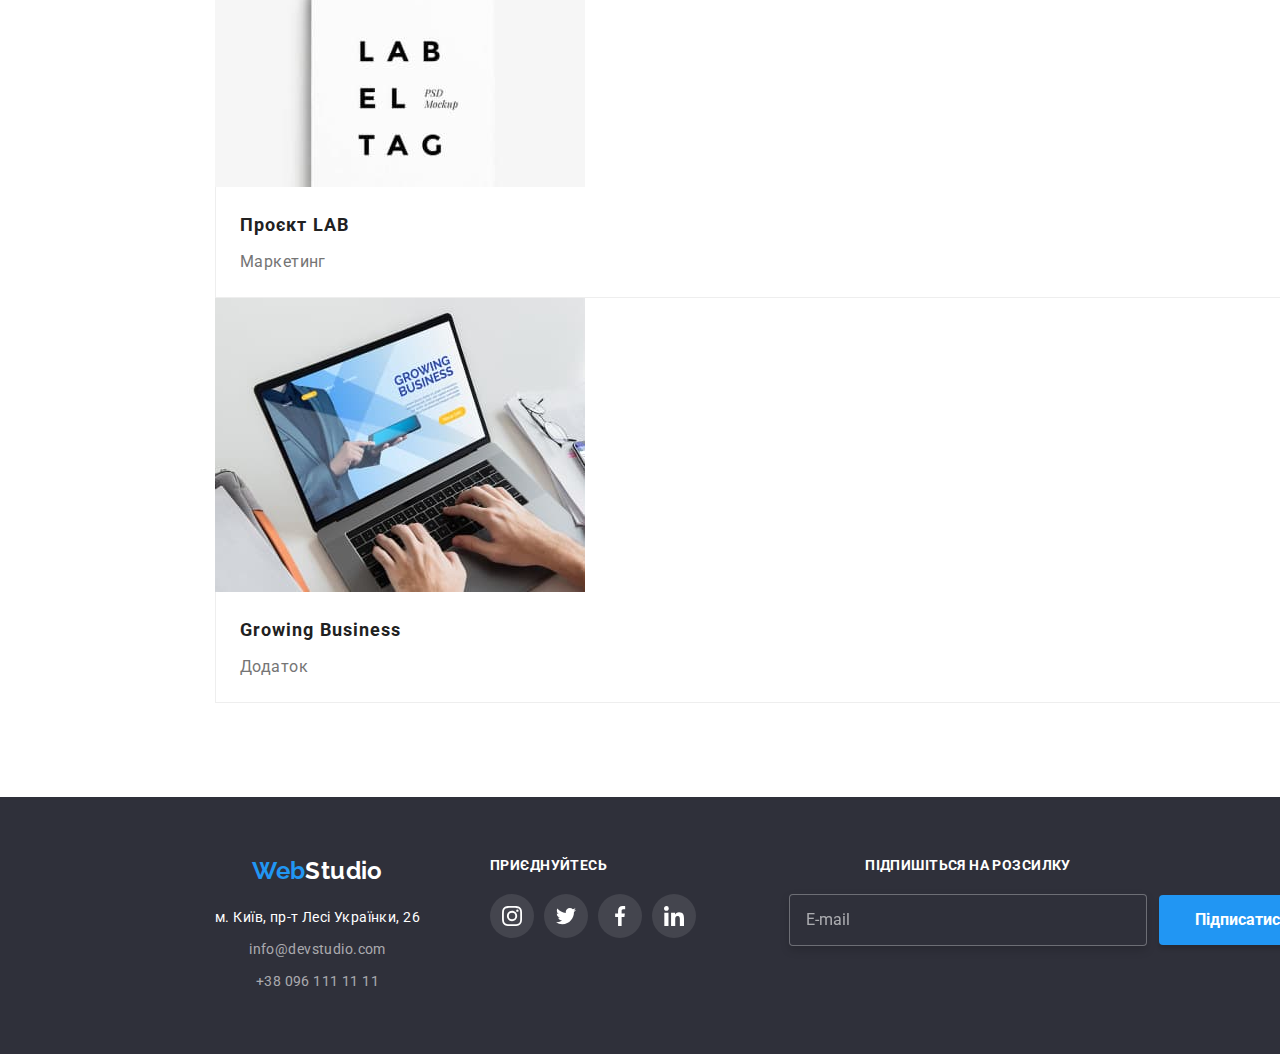
==== commit d24158e3: "адаптивна верстка" ====
--- a/portfolio.html
+++ b/portfolio.html
@@ -25,10 +25,10 @@
           <nav class="main-nav">
           <ul class="menu">
             <li class="menu__item">
-              <a href="./index.html" class="menu__link menu__link--current">Студія</a>
+              <a href="./index.html" class="menu__link">Студія</a>
             </li>
             <li class="menu__item">
-              <a href="./portfolio.html" class="menu__link">Портфоліо</a>
+              <a href="./portfolio.html" class="menu__link menu__link--current">Портфоліо</a>
             </li>
             <li class="menu__item"><a href="" class="menu__link">Контакти</a></li>
           </ul>
@@ -57,8 +57,8 @@
           </use></svg>
         </button>
         <ul class="nav-mobile">
-          <li class="nav-mobile__list"><a href="" class="nav-mobile__link">Студія</a></li>
-          <li class="nav-mobile__list"><a href="" class="nav-mobile__link menu__link--current">Портфоліо</a></li>
+          <li class="nav-mobile__list"><a href="" class="nav-mobile__link menu__link--current">Студія</a></li>
+          <li class="nav-mobile__list"><a href="" class="nav-mobile__link">Портфоліо</a></li>
           <li class="nav-mobile__list"><a href="" class="nav-mobile__link">Контакти</a></li>
         </ul>
         </div>
--- a/css/main.min.css
+++ b/css/main.min.css
@@ -1 +1 @@
-a{text-decoration:none}h1,h2,h3,h4,h5,h6{margin:0}img{display:block;max-width:100%;height:auto}.section__title--none{position:absolute;width:1px;height:1px;margin:-1px;border:0;padding:0;clip:rect(0 0 0 0);overflow:hidden}ul{margin:0;padding:0;list-style:none}.body{font-family:"Roboto",sans-serif;font-size:14px;line-height:1.2;letter-spacing:.03em;color:#757575;background-color:#fff}.container{padding:0 15px;margin-left:auto;margin-right:auto}.container--header{display:-webkit-box;display:-ms-flexbox;display:flex;-webkit-box-pack:justify;-ms-flex-pack:justify;justify-content:space-between;-webkit-box-align:center;-ms-flex-align:center;align-items:center;min-height:60px}@media screen and (min-width: 480px){.container{width:480px}}@media screen and (min-width: 768px){.container{width:768px;min-height:80px}}@media screen and (min-width: 1200px){.container{width:1200px}}.mobile-menu__container{position:relative;padding-top:48px;padding-right:0;padding-bottom:48px;padding-left:40px}.header{position:relative}.menu-button{padding:0;border:none;line-height:0;background-color:#fff}@media screen and (min-width: 767px){.menu-button{display:none}}.menu-button__icon{width:40px;height:40px}.mobile-menu{position:absolute;top:0;left:0;width:100%;height:100vh;overflow:auto;background-color:#fff;-webkit-box-shadow:0px 4px 8px rgba(0,0,0,.04),0px 2px 4px rgba(0,0,0,.08),0px 1px 3px rgba(0,0,0,.16);box-shadow:0px 4px 8px rgba(0,0,0,.04),0px 2px 4px rgba(0,0,0,.08),0px 1px 3px rgba(0,0,0,.16)}.mobile-menu__close-btn{background-color:rgba(0,0,0,0);border:none;padding:0;line-height:0;position:absolute;top:10px;right:15px;cursor:pointer}.mobile-menu__close-icon{fill:#000;-webkit-transition:fill 250ms cubic-bezier(0.4, 0, 0.2, 1);transition:fill 250ms cubic-bezier(0.4, 0, 0.2, 1)}.mobile-menu__close-btn:hover .mobile-menu__close-icon,.mobile-menu__close-btn:focus .mobile-menu__close-icon{fill:#2196f3}.logo{font-family:"Raleway",sans-serif;font-weight:700;font-size:24px}.logo--header{display:block;color:#000}@media screen and (min-width: 768px){.logo--header{margin-right:88px}}@media screen and (min-width: 1200px){.logo--header{margin-right:93px;font-size:26px}}.logo--footer{display:inline-block;margin-bottom:20px;width:100%;text-align:center;color:#fff}.logo__web{color:#2196f3}.backdrop{position:fixed;top:0;left:0;z-index:5;width:100%;height:100%;opacity:1;background-color:rgba(0,0,0,.2);-webkit-transition:opacity 250ms cubic-bezier(0.4, 0, 0.2, 1);transition:opacity 250ms cubic-bezier(0.4, 0, 0.2, 1)}.backdrop.is-hidden{opacity:0;pointer-events:none}.backdrop.is-hidden .modal{-webkit-transform:translate(-50%, -50%) scale(0);transform:translate(-50%, -50%) scale(0)}.modal{position:absolute;top:50%;left:50%;padding:40px;min-height:609px;-webkit-box-shadow:0px 1px 3px rgba(0,0,0,.12),0px 1px 1px rgba(0,0,0,.14),0px 2px 1px rgba(0,0,0,.2);box-shadow:0px 1px 3px rgba(0,0,0,.12),0px 1px 1px rgba(0,0,0,.14),0px 2px 1px rgba(0,0,0,.2);border-radius:4px;background-color:#fff;-webkit-transform:translate(-50%, -50%) scale(1);transform:translate(-50%, -50%) scale(1);-webkit-transition:-webkit-transform 250ms cubic-bezier(0.4, 0, 0.2, 1);transition:-webkit-transform 250ms cubic-bezier(0.4, 0, 0.2, 1);transition:transform 250ms cubic-bezier(0.4, 0, 0.2, 1);transition:transform 250ms cubic-bezier(0.4, 0, 0.2, 1), -webkit-transform 250ms cubic-bezier(0.4, 0, 0.2, 1)}@media screen and (min-width: 480px){.modal{max-width:450px}}@media screen and (min-width: 1200px){.modal{min-width:528px;min-height:581px}}.modal__close{position:absolute;display:-webkit-box;display:-ms-flexbox;display:flex;-webkit-box-pack:center;-ms-flex-pack:center;justify-content:center;-webkit-box-align:center;-ms-flex-align:center;align-items:center;left:412px;top:8px;padding:0;width:30px;height:30px;cursor:pointer;border:1px solid rgba(0,0,0,.1);border-radius:50%;background-color:#fff}@media screen and (min-width: 1200px){.modal__close{left:490px}}.modal__close-icon{width:18px;height:18px;fill:#000;-webkit-transition:fill 250ms cubic-bezier(0.4, 0, 0.2, 1);transition:fill 250ms cubic-bezier(0.4, 0, 0.2, 1)}.modal__close:hover .modal__close-icon{fill:#2196f3}@media screen and (max-width: 767px){.contact-header{display:none}}@media screen and (min-width: 768px){.contact-header{display:-webkit-box;display:-ms-flexbox;display:flex;-webkit-box-orient:vertical;-webkit-box-direction:normal;-ms-flex-direction:column;flex-direction:column;-webkit-box-pack:center;-ms-flex-pack:center;justify-content:center;margin-left:auto}.contact-header :not(:last-child){margin-bottom:10px}}@media screen and (min-width: 1200px){.contact-header{-webkit-box-orient:horizontal;-webkit-box-direction:normal;-ms-flex-direction:row;flex-direction:row;-webkit-box-align:center;-ms-flex-align:center;align-items:center}}@media screen and (min-width: 768px){.contact-header__item{min-height:14px}}@media screen and (min-width: 1200px){.contact-header__item{min-height:16px}.contact-header__item:not(:last-child){margin-right:30px;margin-bottom:0}}.contact-header__icon{fill:currentColor;-webkit-transition:fill 250ms cubic-bezier(0.4, 0, 0.2, 1);transition:fill 250ms cubic-bezier(0.4, 0, 0.2, 1)}@media screen and (min-width: 768px){.contact-header__icon{margin-right:8px}.contact-header__icon--mail{width:14px;height:10px}.contact-header__icon--tel{width:10px;height:14px}}@media screen and (min-width: 1200px){.contact-header__icon{margin-right:10px}.contact-header__icon--mail{width:16px;height:12px}.contact-header__icon--tel{width:10px;height:16px}}.contact-header__icon:hover,.contact-header__icon:focus{fill:#2196f3}.contact-header__link{width:100%;font-weight:500;color:currentColor;-webkit-transition:color 250ms cubic-bezier(0.4, 0, 0.2, 1);transition:color 250ms cubic-bezier(0.4, 0, 0.2, 1)}.contact-header__link:hover,.contact-header__link:focus{color:#2196f3}@media screen and (max-width: 767px){.main-nav{display:none}}.menu{display:-webkit-box;display:-ms-flexbox;display:flex}.menu__link{position:relative;display:block;padding-top:32px;padding-bottom:32px;font-weight:500;color:#212121;-webkit-transition:color 250ms cubic-bezier(0.4, 0, 0.2, 1);transition:color 250ms cubic-bezier(0.4, 0, 0.2, 1)}.menu__link:hover,.menu__link:focus{color:#2196f3}.menu__link--current{color:#2196f3}.menu__link--current::after{content:"";position:absolute;left:0;bottom:0;display:inline-block;width:100%;height:4px;border-radius:2px;background-color:#2196f3}.menu__item+.menu__item{margin-left:50px}.nav-mobile{display:block}.nav-mobile__list:not(:last-child){margin-bottom:32px}.nav-mobile__link{font-weight:500;font-size:40px;line-height:1.2;letter-spacing:.02em;color:#212121}.hero{display:-webkit-box;display:-ms-flexbox;display:flex;margin-left:auto;margin-right:auto;padding-top:118px;padding-bottom:118px;min-height:400px;background-color:#c4c4c4;background-image:-webkit-gradient(linear, left top, right top, from(rgba(47, 48, 58, 0.4)), to(rgba(47, 48, 58, 0.4))),url(../images/header-mobile.jpg);background-image:linear-gradient(to right, rgba(47, 48, 58, 0.4), rgba(47, 48, 58, 0.4)),url(../images/header-mobile.jpg);background-size:cover}@media screen and (min-width: 768px){.hero{background-image:-webkit-gradient(linear, left top, right top, from(rgba(47, 48, 58, 0.4)), to(rgba(47, 48, 58, 0.4))),url(../images/header-tablet.jpg);background-image:linear-gradient(to right, rgba(47, 48, 58, 0.4), rgba(47, 48, 58, 0.4)),url(../images/header-tablet.jpg)}}@media screen and (min-width: 1200px){.hero{max-width:1600px;padding-top:200px;padding-bottom:200px;min-height:600px;background-image:-webkit-gradient(linear, left top, right top, from(rgba(47, 48, 58, 0.4)), to(rgba(47, 48, 58, 0.4))),url(../images/fon-hero.jpg);background-image:linear-gradient(to right, rgba(47, 48, 58, 0.4), rgba(47, 48, 58, 0.4)),url(../images/fon-hero.jpg)}}.hero__title{margin-left:auto;margin-right:auto;font-weight:900;color:#fff;text-align:center;text-transform:uppercase;letter-spacing:.06em}@media screen and (min-width: 480px){.hero__title{width:360px;font-size:26px;line-height:1.6}}@media screen and (min-width: 1200px){.hero__title{width:696px;font-size:44px;line-height:1.4}}.hero__button{display:block;min-width:216px;height:50px;margin-top:30px;margin-left:auto;margin-right:auto;padding:0;border-radius:4px;border:none;cursor:pointer;font-weight:700;font-size:16px;line-height:1.9;letter-spacing:.06em;text-align:center;color:#fff;background-color:#2196f3}.hero__button:hover,.hero__button:focus{width:216px;height:50px;margin-left:auto;margin-right:auto;margin-top:30px}textarea{resize:none}.form__title{width:370px;margin:0;margin-bottom:12px;padding:0;text-align:center;font-weight:700;font-size:20px;line-height:1.15;color:#212121}@media screen and (min-width: 1200px){.form__title{width:448px}}.form__field{position:relative;display:-webkit-box;display:-ms-flexbox;display:flex;-webkit-box-orient:vertical;-webkit-box-direction:normal;-ms-flex-direction:column;flex-direction:column;font-size:12px;line-height:1.16;letter-spacing:.01em}.form__label{margin-bottom:4px}.input{position:relative}.input__field{width:100%;min-height:40px;margin-bottom:10px;padding:0;padding-left:42px;border-radius:4px;border:1px solid rgba(33,33,33,.2);font-size:16px;line-height:0;-webkit-transition:border 250ms cubic-bezier(0.4, 0, 0.2, 1);transition:border 250ms cubic-bezier(0.4, 0, 0.2, 1)}.input__field:hover,.input__field:focus{border-color:#2196f3}.input__icon:hover .input__field{border-color:#2196f3}.input__icon{position:absolute;top:11px;left:15px;width:18px;height:18px;fill:#212121;-webkit-transition:fill 250ms cubic-bezier(0.4, 0, 0.2, 1);transition:fill 250ms cubic-bezier(0.4, 0, 0.2, 1)}.input__icon:hover{fill:#2196f3}.input__field:hover+.input__icon,.input__field:focus+.input__icon{fill:#2196f3}.input:-moz-placeholder-shown+.input__icon{fill:#212121}.input:-ms-input-placeholder+.input__icon{fill:#212121}.input:placeholder-shown+.input__icon{fill:#212121}.input:not(:-moz-placeholder-shown)+.input__icon{fill:#2196f3}.input:not(:-ms-input-placeholder)+.input__icon{fill:#2196f3}.input:not(:placeholder-shown)+.input__icon{fill:#2196f3}.form__coment{height:120px;padding:12px 16px;border-radius:4px;border:1px solid rgba(33,33,33,.2);font-size:16px;line-height:1.17;letter-spacing:.03em;-webkit-transition:border 250ms cubic-bezier(0.4, 0, 0.2, 1);transition:border 250ms cubic-bezier(0.4, 0, 0.2, 1)}.form__coment:hover,.form__coment:focus{border-color:#2196f3}.form__coment::-webkit-input-placeholder{color:rgba(117,117,117,.5);font-size:12px;line-height:1.17;letter-spacing:.01em}.form__coment::-moz-placeholder{color:rgba(117,117,117,.5);font-size:12px;line-height:1.17;letter-spacing:.01em}.form__coment:-ms-input-placeholder{color:rgba(117,117,117,.5);font-size:12px;line-height:1.17;letter-spacing:.01em}.form__coment::-ms-input-placeholder{color:rgba(117,117,117,.5);font-size:12px;line-height:1.17;letter-spacing:.01em}.form__coment::placeholder{color:rgba(117,117,117,.5);font-size:12px;line-height:1.17;letter-spacing:.01em}.policy{position:relative;display:-webkit-box;display:-ms-flexbox;display:flex;-webkit-box-orient:horizontal;-webkit-box-direction:normal;-ms-flex-direction:row;flex-direction:row;-webkit-box-pack:center;-ms-flex-pack:center;justify-content:center;-webkit-box-align:center;-ms-flex-align:center;align-items:center;width:370px;margin-left:auto;margin-right:auto;margin-top:20px;margin-bottom:30px;font-size:12px;line-height:1.2;letter-spacing:.03em}@media screen and (min-width: 1200px){.policy{width:425px;font-size:14px;line-height:1.7}}.policy__check{position:absolute;-webkit-appearance:none;-moz-appearance:none;appearance:none}.policy__icon-off{width:16px;height:15px;margin-right:9px;opacity:1}.policy__icon-on{position:absolute;width:16px;height:15px;top:50%;-webkit-transform:translateY(-50%);transform:translateY(-50%);left:9px;opacity:0}.policy__check:checked+.policy__icon-on{opacity:1}.policy__condition{text-decoration:underline;color:#2196f3}.form__button{margin-left:auto;margin-right:auto;width:200px;height:50px;border:none;border-radius:4px;font-weight:700;font-size:16px;line-height:1.9;letter-spacing:.06em;color:#fff;background-color:#2196f3}.section{margin-left:auto;margin-right:auto;padding-top:30px;padding-bottom:30px}@media screen and (min-width: 768px){.section{min-width:1600px;padding-top:94px;padding-bottom:94px}}@media screen and (min-width: 1200px){.section{min-width:1600px;padding-top:94px;padding-bottom:94px}}.section__title{font-weight:700;font-size:28px;line-height:1.2;text-align:center;margin-top:0;margin-bottom:30px;color:#212121}.pluses-box{min-height:120px;margin-top:30px;margin-bottom:30px;display:-webkit-box;display:-ms-flexbox;display:flex;-webkit-box-pack:center;-ms-flex-pack:center;justify-content:center;-webkit-box-align:center;-ms-flex-align:center;align-items:center;background-color:#f5f4fa;border-radius:4px}.pluses-box__icon{width:70px;height:70px}.pluses__title{width:270px;margin-top:0;margin-bottom:0;margin-left:auto;margin-right:auto;font-weight:700;font-size:14px;text-align:center;text-transform:uppercase;color:#212121}.pluses__text{margin-top:10px;margin-bottom:0;line-height:1.7}.container--projects{display:none}.projects{display:-webkit-box;display:-ms-flexbox;display:flex;-webkit-box-pack:center;-ms-flex-pack:center;justify-content:center;margin-top:50px}.projekts__employment{position:relative}.projekts__employment+.projekts__employment{margin-left:30px}.projects__image{position:relative}.projects__image::before{content:"";display:inline-block;position:absolute;width:100%;min-height:70px;bottom:0;background-color:rgba(47,48,58,.8)}.projekts__text{position:absolute;width:100%;min-height:70px;display:-webkit-box;display:-ms-flexbox;display:flex;-webkit-box-pack:center;-ms-flex-pack:center;justify-content:center;-webkit-box-align:center;-ms-flex-align:center;align-items:center;margin:0;padding:0;bottom:0;font-weight:700;color:#fff;text-transform:uppercase;text-align:center}.section--team{background-color:#f5f4fa}@media screen and (min-width: 480px){.section--team{width:480px}}.team__box{background-color:#fff;-webkit-box-shadow:0px 1px 3px rgba(0,0,0,.12),0px 1px 1px rgba(0,0,0,.14),0px 2px 1px rgba(0,0,0,.2);box-shadow:0px 1px 3px rgba(0,0,0,.12),0px 1px 1px rgba(0,0,0,.14),0px 2px 1px rgba(0,0,0,.2);border-radius:0px 0px 4px 4px}.team__box:not(:last-child){margin-bottom:30px}.team__list{padding-top:30px;padding-bottom:24px}.team__name{margin-bottom:0;font-weight:500;font-size:16px;text-align:center;color:#212121}.team__job{margin-top:10px;margin-bottom:16px;font-weight:400;font-size:16px;text-align:center}.photo{height:460px;width:100%;-o-object-fit:cover;object-fit:cover}.social{display:-webkit-box;display:-ms-flexbox;display:flex;-webkit-box-pack:center;-ms-flex-pack:center;justify-content:center}.social__item{width:44px;height:44px;background-color:#fff}.social__item:not(:last-child){margin-right:10px}.social__link{display:-webkit-box;display:-ms-flexbox;display:flex;width:100%;height:100%;-webkit-box-pack:center;-ms-flex-pack:center;justify-content:center;-webkit-box-align:center;-ms-flex-align:center;align-items:center;border-radius:50%;color:#afb1b8;-webkit-transition:color 250ms cubic-bezier(0.4, 0, 0.2, 1),background-color 250ms cubic-bezier(0.4, 0, 0.2, 1);transition:color 250ms cubic-bezier(0.4, 0, 0.2, 1),background-color 250ms cubic-bezier(0.4, 0, 0.2, 1)}.social__link:not(:last-child){margin-right:10px}.social__link:hover,.social__link:focus{color:#fff;background-color:#2196f3}.social__icon{width:20px;height:20px;fill:currentColor;-webkit-transition:fill 250ms cubic-bezier(0.4, 0, 0.2, 1);transition:fill 250ms cubic-bezier(0.4, 0, 0.2, 1)}.social__icon:hover,.social__icon:focus{fill:currentColor}.social-footer__join{margin-top:0;margin-bottom:20px;font-weight:700;text-align:center;text-transform:uppercase;color:#fff}.social-footer{margin-top:60px}.social--footer{display:-webkit-box;display:-ms-flexbox;display:flex;-webkit-box-pack:center;-ms-flex-pack:center;justify-content:center}.social__item--footer{width:44px;height:44px;margin-bottom:0;border-radius:50%;background-color:rgba(255,255,255,.1)}.social__item--footer:not(:last-child){margin-right:10px}.social__icon--footer{fill:#fff}.clients{display:-webkit-box;display:-ms-flexbox;display:flex;-ms-flex-wrap:wrap;flex-wrap:wrap;gap:30px}.clients__list{-ms-flex-preferred-size:calc((100% - 30px)/2);flex-basis:calc((100% - 30px)/2);height:92px}@media screen and (min-width: 480px){.clients__list{width:210px}}@media screen and (min-width: 480px){.clients__list{width:226px}}@media screen and (min-width: 480px){.clients__list{width:170px}}.clients__link{width:100%;height:100%;display:-webkit-box;display:-ms-flexbox;display:flex;-webkit-box-pack:center;-ms-flex-pack:center;justify-content:center;-webkit-box-align:center;-ms-flex-align:center;align-items:center;border:1px solid #afb1b8;border-radius:4px;color:#afb1b8;-webkit-transition:color 250ms cubic-bezier(0.4, 0, 0.2, 1),border-color 250ms cubic-bezier(0.4, 0, 0.2, 1);transition:color 250ms cubic-bezier(0.4, 0, 0.2, 1),border-color 250ms cubic-bezier(0.4, 0, 0.2, 1)}.clients__link:hover,.clients__link:focus{color:#2196f3;border-color:#2196f3}.clients__icon{width:106px;height:60px;fill:currentColor;-webkit-transition:fill 250ms cubic-bezier(0.4, 0, 0.2, 1);transition:fill 250ms cubic-bezier(0.4, 0, 0.2, 1)}.clients__icon:hover,.clients__icon:focus{fill:currentColor}.footer{padding-top:60px;padding-bottom:60px;margin:0 auto;background-color:#2f303a}@media screen and (min-width: 480px){.footer{margin-top:30px;width:480px}}.contact-footer{text-align:center}.contact-footer__address{margin-bottom:8px}.contact-footer__link{font-style:normal;line-height:1.7;color:rgba(255,255,255,.6);-webkit-transition:color 250ms cubic-bezier(0.4, 0, 0.2, 1);transition:color 250ms cubic-bezier(0.4, 0, 0.2, 1)}.contact-footer__link--last{padding:0}.contact-footer__link:hover,.contact-footer__link:focus{color:#2196f3}.contact-footer__link--address{color:#fff}.subscription-form{margin-top:60px}.subscribe{display:-webkit-box;display:-ms-flexbox;display:flex;-webkit-box-orient:vertical;-webkit-box-direction:normal;-ms-flex-direction:column;flex-direction:column;-webkit-box-align:center;-ms-flex-align:center;align-items:center}.subscribe__label{text-transform:uppercase;font-weight:700;color:#fff}.subscribe__input{margin-top:20px;min-height:50px;margin-left:auto;margin-right:auto;padding:15px 16px;font-size:16px;line-height:1.25;border:1px solid rgba(255,255,255,.3);-webkit-filter:drop-shadow(0px 4px 4px rgba(0, 0, 0, 0.15));filter:drop-shadow(0px 4px 4px rgba(0, 0, 0, 0.15));border-radius:4px;-webkit-transition:background-color 250ms cubic-bezier(0.4, 0, 0.2, 1);transition:background-color 250ms cubic-bezier(0.4, 0, 0.2, 1)}@media screen and (min-width: 480px){.subscribe__input{width:358px}}.subscribe__input::-webkit-input-placeholder{font-size:16px;line-height:1.25;color:rgba(255,255,255,.6)}.subscribe__input::-moz-placeholder{font-size:16px;line-height:1.25;color:rgba(255,255,255,.6)}.subscribe__input:-ms-input-placeholder{font-size:16px;line-height:1.25;color:rgba(255,255,255,.6)}.subscribe__input::-ms-input-placeholder{font-size:16px;line-height:1.25;color:rgba(255,255,255,.6)}.subscribe__input::placeholder{font-size:16px;line-height:1.25;color:rgba(255,255,255,.6)}.subscribe__input:-moz-placeholder-shown{background-color:#2f303a}.subscribe__input:-ms-input-placeholder{background-color:#2f303a}.subscribe__input:placeholder-shown{background-color:#2f303a}.subscribe__input:not(:-moz-placeholder-shown){background-color:#fff}.subscribe__input:not(:-ms-input-placeholder){background-color:#fff}.subscribe__input:not(:placeholder-shown){background-color:#fff}.subscribe__button{width:200px;height:50px;margin-top:20px;margin-left:auto;margin-right:auto;display:-webkit-box;display:-ms-flexbox;display:flex;-webkit-box-pack:center;-ms-flex-pack:center;justify-content:center;-webkit-box-align:center;-ms-flex-align:center;align-items:center;border:none;background-color:#2196f3;-webkit-box-shadow:0px 4px 4px rgba(0,0,0,.15);box-shadow:0px 4px 4px rgba(0,0,0,.15);border-radius:4px;cursor:pointer;font-weight:700;font-size:16px;line-height:1.9;color:#fff}.subscribe__icon{margin-left:10px;margin-top:auto;margin-bottom:auto;width:24px;height:24px;fill:currentColor}.filtrs{display:-webkit-box;display:-ms-flexbox;display:flex;-webkit-box-pack:center;-ms-flex-pack:center;justify-content:center}.filtrs__button{margin-left:8px;padding:6px 22px;border-radius:4px;border:none;cursor:pointer;font-family:"Roboto",sans-serif;font-weight:500;font-size:16px;line-height:1.6;letter-spacing:.03em;text-align:center;color:#212121;background-color:#f5f4fa;-webkit-transition:color 250ms cubic-bezier(0.4, 0, 0.2, 1),background-color 250ms cubic-bezier(0.4, 0, 0.2, 1),-webkit-box-shadow 250ms cubic-bezier(0.4, 0, 0.2, 1);transition:color 250ms cubic-bezier(0.4, 0, 0.2, 1),background-color 250ms cubic-bezier(0.4, 0, 0.2, 1),-webkit-box-shadow 250ms cubic-bezier(0.4, 0, 0.2, 1);transition:color 250ms cubic-bezier(0.4, 0, 0.2, 1),background-color 250ms cubic-bezier(0.4, 0, 0.2, 1),box-shadow 250ms cubic-bezier(0.4, 0, 0.2, 1);transition:color 250ms cubic-bezier(0.4, 0, 0.2, 1),background-color 250ms cubic-bezier(0.4, 0, 0.2, 1),box-shadow 250ms cubic-bezier(0.4, 0, 0.2, 1),-webkit-box-shadow 250ms cubic-bezier(0.4, 0, 0.2, 1)}.filtrs__button:hover,.filtrs__button:focus{-webkit-box-shadow:0px 3px 1px rgba(0,0,0,.1),0px 1px 2px rgba(0,0,0,.08),0px 2px 2px rgba(0,0,0,.12);box-shadow:0px 3px 1px rgba(0,0,0,.1),0px 1px 2px rgba(0,0,0,.08),0px 2px 2px rgba(0,0,0,.12);color:#fff;background-color:#2196f3}.list-filters{display:-webkit-box;display:-ms-flexbox;display:flex;-ms-flex-wrap:wrap;flex-wrap:wrap;gap:30px;margin-top:50px}.list-filters__item{-ms-flex-preferred-size:calc((100% - 60px)/3);flex-basis:calc((100% - 60px)/3)}.list-filters__link{display:block;-webkit-transition:-webkit-box-shadow 250ms cubic-bezier(0.4, 0, 0.2, 1);transition:-webkit-box-shadow 250ms cubic-bezier(0.4, 0, 0.2, 1);transition:box-shadow 250ms cubic-bezier(0.4, 0, 0.2, 1);transition:box-shadow 250ms cubic-bezier(0.4, 0, 0.2, 1), -webkit-box-shadow 250ms cubic-bezier(0.4, 0, 0.2, 1)}.list-filters__link:hover,.list-filters__link:focus{-webkit-box-shadow:0px 1px 1px rgba(0,0,0,.12),0px 4px 4px rgba(0,0,0,.06),1px 4px 6px rgba(0,0,0,.16);box-shadow:0px 1px 1px rgba(0,0,0,.12),0px 4px 4px rgba(0,0,0,.06),1px 4px 6px rgba(0,0,0,.16)}.cards{padding:20px 24px;background-color:var(--header-bg-color);border-left:1px solid #eee;border-right:1px solid #eee;border-bottom:1px solid #eee}.cards__name{margin-top:0;margin-bottom:4px;font-weight:700;font-size:18px;line-height:2;letter-spacing:.06em;color:#212121}.cards__type{margin-top:0;margin-bottom:0;font-size:16px;line-height:1.9;color:#757575}.list-filters__image{position:relative;overflow:hidden}.card-overlay{position:absolute;width:100%;height:294px;top:0;left:0;background-color:rgba(33,150,243,.9);-webkit-transform:translateY(100%);transform:translateY(100%);-webkit-transition:-webkit-transform 250ms cubic-bezier(0.4, 0, 0.2, 1);transition:-webkit-transform 250ms cubic-bezier(0.4, 0, 0.2, 1);transition:transform 250ms cubic-bezier(0.4, 0, 0.2, 1);transition:transform 250ms cubic-bezier(0.4, 0, 0.2, 1), -webkit-transform 250ms cubic-bezier(0.4, 0, 0.2, 1)}.list-filters__link:hover .card-overlay,.list-filters__link:focus .card-overlay{-webkit-transform:translateY(0);transform:translateY(0)}.card-overlay__hover{margin:0;padding-top:63px;padding-left:24px;font-size:18px;line-height:1.5;color:#fff}/*# sourceMappingURL=main.min.css.map */+a{text-decoration:none}h1,h2,h3,h4,h5,h6{margin:0}img{display:block;max-width:100%;height:auto}.section__title--none{position:absolute;width:1px;height:1px;margin:-1px;border:0;padding:0;clip:rect(0 0 0 0);overflow:hidden}ul{margin:0;padding:0;list-style:none}.body{font-family:"Roboto",sans-serif;font-size:14px;line-height:1.2;letter-spacing:.03em;color:#757575;background-color:#fff}.container{padding:0 15px;margin-left:auto;margin-right:auto}.container--header{display:-webkit-box;display:-ms-flexbox;display:flex;-webkit-box-pack:justify;-ms-flex-pack:justify;justify-content:space-between;-webkit-box-align:center;-ms-flex-align:center;align-items:center;min-height:60px}@media screen and (min-width: 480px){.container{width:480px}}@media screen and (min-width: 768px){.container{width:768px;min-height:80px}}@media screen and (min-width: 1200px){.container{width:1200px}.container--footer{display:-webkit-box;display:-ms-flexbox;display:flex}}.mobile-menu__container{position:relative;padding-top:48px;padding-right:0;padding-bottom:48px;padding-left:40px}.header{position:relative}.menu-button{padding:0;border:none;line-height:0;background-color:#fff}@media screen and (min-width: 767px){.menu-button{display:none}}.menu-button__icon{width:40px;height:40px}.mobile-menu{position:absolute;top:0;left:0;width:100%;height:100vh;overflow:auto;background-color:#fff;-webkit-box-shadow:0px 4px 8px rgba(0,0,0,.04),0px 2px 4px rgba(0,0,0,.08),0px 1px 3px rgba(0,0,0,.16);box-shadow:0px 4px 8px rgba(0,0,0,.04),0px 2px 4px rgba(0,0,0,.08),0px 1px 3px rgba(0,0,0,.16)}.mobile-menu__close-btn{background-color:rgba(0,0,0,0);border:none;padding:0;line-height:0;position:absolute;top:10px;right:15px;cursor:pointer}.mobile-menu__close-icon{fill:#000;-webkit-transition:fill 250ms cubic-bezier(0.4, 0, 0.2, 1);transition:fill 250ms cubic-bezier(0.4, 0, 0.2, 1)}.mobile-menu__close-btn:hover .mobile-menu__close-icon,.mobile-menu__close-btn:focus .mobile-menu__close-icon{fill:#2196f3}.logo{font-family:"Raleway",sans-serif;font-weight:700;font-size:24px}.logo--header{display:block;color:#000}@media screen and (min-width: 768px){.logo--header{margin-right:88px}}@media screen and (min-width: 1200px){.logo--header{margin-right:93px;font-size:26px}}.logo--footer{display:inline-block;margin-bottom:20px;width:100%;text-align:center;color:#fff}.logo__web{color:#2196f3}.backdrop{position:fixed;top:0;left:0;z-index:5;width:100%;height:100%;opacity:1;background-color:rgba(0,0,0,.2);-webkit-transition:opacity 250ms cubic-bezier(0.4, 0, 0.2, 1);transition:opacity 250ms cubic-bezier(0.4, 0, 0.2, 1)}.backdrop.is-hidden{opacity:0;pointer-events:none}.backdrop.is-hidden .modal{-webkit-transform:translate(-50%, -50%) scale(0);transform:translate(-50%, -50%) scale(0)}.modal{position:absolute;top:50%;left:50%;padding:40px;min-height:609px;-webkit-box-shadow:0px 1px 3px rgba(0,0,0,.12),0px 1px 1px rgba(0,0,0,.14),0px 2px 1px rgba(0,0,0,.2);box-shadow:0px 1px 3px rgba(0,0,0,.12),0px 1px 1px rgba(0,0,0,.14),0px 2px 1px rgba(0,0,0,.2);border-radius:4px;background-color:#fff;-webkit-transform:translate(-50%, -50%) scale(1);transform:translate(-50%, -50%) scale(1);-webkit-transition:-webkit-transform 250ms cubic-bezier(0.4, 0, 0.2, 1);transition:-webkit-transform 250ms cubic-bezier(0.4, 0, 0.2, 1);transition:transform 250ms cubic-bezier(0.4, 0, 0.2, 1);transition:transform 250ms cubic-bezier(0.4, 0, 0.2, 1), -webkit-transform 250ms cubic-bezier(0.4, 0, 0.2, 1)}@media screen and (min-width: 480px){.modal{max-width:450px}}@media screen and (min-width: 1200px){.modal{min-width:528px;min-height:581px}}.modal__close{position:absolute;display:-webkit-box;display:-ms-flexbox;display:flex;-webkit-box-pack:center;-ms-flex-pack:center;justify-content:center;-webkit-box-align:center;-ms-flex-align:center;align-items:center;left:412px;top:8px;padding:0;width:30px;height:30px;cursor:pointer;border:1px solid rgba(0,0,0,.1);border-radius:50%;background-color:#fff}@media screen and (min-width: 1200px){.modal__close{left:490px}}.modal__close-icon{width:18px;height:18px;fill:#000;-webkit-transition:fill 250ms cubic-bezier(0.4, 0, 0.2, 1);transition:fill 250ms cubic-bezier(0.4, 0, 0.2, 1)}.modal__close:hover .modal__close-icon{fill:#2196f3}@media screen and (max-width: 767px){.contact-header{display:none}}@media screen and (min-width: 768px){.contact-header{display:-webkit-box;display:-ms-flexbox;display:flex;-webkit-box-orient:vertical;-webkit-box-direction:normal;-ms-flex-direction:column;flex-direction:column;-webkit-box-pack:center;-ms-flex-pack:center;justify-content:center;margin-left:auto}.contact-header :not(:last-child){margin-bottom:10px}}@media screen and (min-width: 1200px){.contact-header{-webkit-box-orient:horizontal;-webkit-box-direction:normal;-ms-flex-direction:row;flex-direction:row;-webkit-box-align:center;-ms-flex-align:center;align-items:center}}@media screen and (min-width: 768px){.contact-header__item{min-height:14px}}@media screen and (min-width: 1200px){.contact-header__item{min-height:16px}.contact-header__item:not(:last-child){margin-right:30px;margin-bottom:0}}.contact-header__icon{fill:currentColor;-webkit-transition:fill 250ms cubic-bezier(0.4, 0, 0.2, 1);transition:fill 250ms cubic-bezier(0.4, 0, 0.2, 1)}@media screen and (min-width: 768px){.contact-header__icon{margin-right:8px}.contact-header__icon--mail{width:14px;height:10px}.contact-header__icon--tel{width:10px;height:14px}}@media screen and (min-width: 1200px){.contact-header__icon{margin-right:10px}.contact-header__icon--mail{width:16px;height:12px}.contact-header__icon--tel{width:10px;height:16px}}.contact-header__icon:hover,.contact-header__icon:focus{fill:#2196f3}.contact-header__link{width:100%;font-weight:500;color:currentColor;-webkit-transition:color 250ms cubic-bezier(0.4, 0, 0.2, 1);transition:color 250ms cubic-bezier(0.4, 0, 0.2, 1)}.contact-header__link:hover,.contact-header__link:focus{color:#2196f3}@media screen and (max-width: 767px){.main-nav{display:none}}.menu{display:-webkit-box;display:-ms-flexbox;display:flex}.menu__link{position:relative;display:block;padding-top:32px;padding-bottom:32px;font-weight:500;color:#212121;-webkit-transition:color 250ms cubic-bezier(0.4, 0, 0.2, 1);transition:color 250ms cubic-bezier(0.4, 0, 0.2, 1)}.menu__link:hover,.menu__link:focus{color:#2196f3}.menu__link--current{color:#2196f3}.menu__link--current::after{content:"";position:absolute;left:0;bottom:0;display:inline-block;width:100%;height:4px;border-radius:2px;background-color:#2196f3}.menu__item+.menu__item{margin-left:50px}.nav-mobile{display:block}.nav-mobile__list:not(:last-child){margin-bottom:32px}.nav-mobile__link{font-weight:500;font-size:40px;line-height:1.2;letter-spacing:.02em;color:#212121}.hero{display:-webkit-box;display:-ms-flexbox;display:flex;margin-left:auto;margin-right:auto;padding-top:118px;padding-bottom:118px;min-height:400px;background-color:#c4c4c4;background-image:-webkit-gradient(linear, left top, right top, from(rgba(47, 48, 58, 0.4)), to(rgba(47, 48, 58, 0.4))),url(../images/header-mobile.jpg);background-image:linear-gradient(to right, rgba(47, 48, 58, 0.4), rgba(47, 48, 58, 0.4)),url(../images/header-mobile.jpg);background-size:cover}@media screen and (min-width: 768px){.hero{background-image:-webkit-gradient(linear, left top, right top, from(rgba(47, 48, 58, 0.4)), to(rgba(47, 48, 58, 0.4))),url(../images/header-tablet.jpg);background-image:linear-gradient(to right, rgba(47, 48, 58, 0.4), rgba(47, 48, 58, 0.4)),url(../images/header-tablet.jpg)}}@media screen and (min-width: 1200px){.hero{width:1600px;padding-top:200px;padding-bottom:200px;min-height:600px;background-image:-webkit-gradient(linear, left top, right top, from(rgba(47, 48, 58, 0.4)), to(rgba(47, 48, 58, 0.4))),url(../images/fon-hero.jpg);background-image:linear-gradient(to right, rgba(47, 48, 58, 0.4), rgba(47, 48, 58, 0.4)),url(../images/fon-hero.jpg)}}.hero__title{margin-left:auto;margin-right:auto;font-weight:900;color:#fff;text-align:center;text-transform:uppercase;letter-spacing:.06em}@media screen and (min-width: 480px){.hero__title{width:360px;font-size:26px;line-height:1.6}}@media screen and (min-width: 1200px){.hero__title{width:696px;font-size:44px;line-height:1.4}}.hero__button{display:block;min-width:216px;height:50px;margin-top:30px;margin-left:auto;margin-right:auto;padding:0;border-radius:4px;border:none;cursor:pointer;font-weight:700;font-size:16px;line-height:1.9;letter-spacing:.06em;text-align:center;color:#fff;background-color:#2196f3}.hero__button:hover,.hero__button:focus{width:216px;height:50px;margin-left:auto;margin-right:auto;margin-top:30px}textarea{resize:none}.form__title{width:370px;margin:0;margin-bottom:12px;padding:0;text-align:center;font-weight:700;font-size:20px;line-height:1.5;color:#212121}@media screen and (min-width: 1200px){.form__title{width:448px}}.form__field{position:relative;display:-webkit-box;display:-ms-flexbox;display:flex;-webkit-box-orient:vertical;-webkit-box-direction:normal;-ms-flex-direction:column;flex-direction:column;font-size:12px;line-height:1.16;letter-spacing:.01em}.form__label{margin-bottom:4px}.input{position:relative}.input__field{width:100%;min-height:40px;margin-bottom:10px;padding:0;padding-left:42px;border-radius:4px;border:1px solid rgba(33,33,33,.2);font-size:16px;line-height:0;-webkit-transition:border 250ms cubic-bezier(0.4, 0, 0.2, 1);transition:border 250ms cubic-bezier(0.4, 0, 0.2, 1)}.input__field:hover,.input__field:focus{border-color:#2196f3}.input__icon:hover .input__field{border-color:#2196f3}.input__icon{position:absolute;top:11px;left:15px;width:18px;height:18px;fill:#212121;-webkit-transition:fill 250ms cubic-bezier(0.4, 0, 0.2, 1);transition:fill 250ms cubic-bezier(0.4, 0, 0.2, 1)}.input__icon:hover{fill:#2196f3}.input__field:hover+.input__icon,.input__field:focus+.input__icon{fill:#2196f3}.input:-moz-placeholder-shown+.input__icon{fill:#212121}.input:-ms-input-placeholder+.input__icon{fill:#212121}.input:placeholder-shown+.input__icon{fill:#212121}.input:not(:-moz-placeholder-shown)+.input__icon{fill:#2196f3}.input:not(:-ms-input-placeholder)+.input__icon{fill:#2196f3}.input:not(:placeholder-shown)+.input__icon{fill:#2196f3}.form__coment{height:120px;padding:12px 16px;border-radius:4px;border:1px solid rgba(33,33,33,.2);font-size:16px;line-height:1.17;letter-spacing:.03em;-webkit-transition:border 250ms cubic-bezier(0.4, 0, 0.2, 1);transition:border 250ms cubic-bezier(0.4, 0, 0.2, 1)}.form__coment:hover,.form__coment:focus{border-color:#2196f3}.form__coment::-webkit-input-placeholder{color:rgba(117,117,117,.5);font-size:12px;line-height:1.17;letter-spacing:.01em}.form__coment::-moz-placeholder{color:rgba(117,117,117,.5);font-size:12px;line-height:1.17;letter-spacing:.01em}.form__coment:-ms-input-placeholder{color:rgba(117,117,117,.5);font-size:12px;line-height:1.17;letter-spacing:.01em}.form__coment::-ms-input-placeholder{color:rgba(117,117,117,.5);font-size:12px;line-height:1.17;letter-spacing:.01em}.form__coment::placeholder{color:rgba(117,117,117,.5);font-size:12px;line-height:1.17;letter-spacing:.01em}.policy{position:relative;display:-webkit-box;display:-ms-flexbox;display:flex;-webkit-box-orient:horizontal;-webkit-box-direction:normal;-ms-flex-direction:row;flex-direction:row;-webkit-box-pack:center;-ms-flex-pack:center;justify-content:center;-webkit-box-align:center;-ms-flex-align:center;align-items:center;width:370px;margin-left:auto;margin-right:auto;margin-top:20px;margin-bottom:30px;font-size:12px;line-height:1.2;letter-spacing:.03em}@media screen and (min-width: 1200px){.policy{width:425px;font-size:14px;line-height:1.7}}.policy__check{position:absolute;-webkit-appearance:none;-moz-appearance:none;appearance:none}.policy__icon-off{width:16px;height:15px;margin-right:9px;opacity:1}.policy__icon-on{position:absolute;width:16px;height:15px;top:50%;-webkit-transform:translateY(-50%);transform:translateY(-50%);left:9px;opacity:0}.policy__check:checked+.policy__icon-on{opacity:1}.policy__condition{text-decoration:underline;color:#2196f3}.form__button{margin-left:auto;margin-right:auto;width:200px;height:50px;border:none;border-radius:4px;font-weight:700;font-size:16px;line-height:1.9;letter-spacing:.06em;color:#fff;background-color:#2196f3}.section{margin-left:auto;margin-right:auto;padding-top:30px;padding-bottom:30px}@media screen and (min-width: 768px){.section{width:768px;padding-top:60px;padding-bottom:60px}}@media screen and (min-width: 1200px){.section{min-width:1600px;padding-top:94px;padding-bottom:94px}}.section__title{font-weight:700;font-size:28px;line-height:1.2;text-align:center;margin-top:0;margin-bottom:30px;color:#212121}@media screen and (min-width: 1200px){.section__title{font-size:36px;margin-bottom:50px}}@media screen and (min-width: 768px)and (max-width: 1199px){.pluses{display:-webkit-box;display:-ms-flexbox;display:flex;-ms-flex-wrap:wrap;flex-wrap:wrap;gap:30px}}@media screen and (min-width: 1200px){.pluses{display:-webkit-box;display:-ms-flexbox;display:flex;-webkit-box-pack:center;-ms-flex-pack:center;justify-content:center}}@media screen and (min-width: 768px)and (max-width: 1199px){.pluses__item{width:calc((100% - 30px)/2)}}@media screen and (min-width: 1200px){.pluses__item{width:270px}.pluses__item+.pluses__item{margin-left:30px}}.pluses-box{min-height:120px;margin-bottom:30px;display:-webkit-box;display:-ms-flexbox;display:flex;-webkit-box-pack:center;-ms-flex-pack:center;justify-content:center;-webkit-box-align:center;-ms-flex-align:center;align-items:center;background-color:#f5f4fa;border-radius:4px}@media screen and (max-width: 1199px){.pluses-box{margin-top:30px}}.pluses-box__icon{width:70px;height:70px}.pluses__title{width:270px;margin-top:0;margin-bottom:0;margin-left:auto;margin-right:auto;font-weight:700;font-size:14px;text-align:center;text-transform:uppercase;color:#212121}.pluses__text{margin-top:10px;margin-bottom:0;line-height:1.7}@media screen and (max-width: 1199px){.container--projects{display:none}}.projects{display:-webkit-box;display:-ms-flexbox;display:flex;-webkit-box-pack:center;-ms-flex-pack:center;justify-content:center}.projekts__employment{position:relative}.projekts__employment+.projekts__employment{margin-left:30px}.projects__image{position:relative}.projects__image::before{content:"";display:inline-block;position:absolute;width:100%;min-height:70px;bottom:0;background-color:rgba(47,48,58,.8)}.projekts__text{position:absolute;width:100%;min-height:70px;display:-webkit-box;display:-ms-flexbox;display:flex;-webkit-box-pack:center;-ms-flex-pack:center;justify-content:center;-webkit-box-align:center;-ms-flex-align:center;align-items:center;margin:0;padding:0;bottom:0;font-weight:700;color:#fff;text-transform:uppercase;text-align:center}.section--team{background-color:#f5f4fa}@media screen and (min-width: 480px){.section--team{width:480px}}@media screen and (min-width: 768px){.section--team{width:768px}}@media screen and (min-width: 768px)and (max-width: 1199px){.team{display:-webkit-box;display:-ms-flexbox;display:flex;-ms-flex-wrap:wrap;flex-wrap:wrap;gap:30px}}@media screen and (min-width: 1200px){.team{display:-webkit-box;display:-ms-flexbox;display:flex;-webkit-box-pack:center;-ms-flex-pack:center;justify-content:center}}.team__box{background-color:#fff;-webkit-box-shadow:0px 1px 3px rgba(0,0,0,.12),0px 1px 1px rgba(0,0,0,.14),0px 2px 1px rgba(0,0,0,.2);box-shadow:0px 1px 3px rgba(0,0,0,.12),0px 1px 1px rgba(0,0,0,.14),0px 2px 1px rgba(0,0,0,.2);border-radius:0px 0px 4px 4px}@media screen and (max-width: 767px)and (max-width: 1199px){.team__box:not(:last-child){margin-bottom:30px}}@media screen and (min-width: 768px){.team__box{width:calc((100% - 30px)/2)}}@media screen and (min-width: 1200px){.team__box+.team__box{margin-left:30px}}.team__list{padding-top:30px;padding-bottom:24px}@media screen and (min-width: 1200px){.team__list{padding-bottom:30px}}.team__name{margin-bottom:0;font-weight:500;font-size:16px;text-align:center;color:#212121}.team__job{margin-top:10px;margin-bottom:16px;font-weight:400;font-size:16px;text-align:center}.photo{height:460px;width:100%;-o-object-fit:cover;object-fit:cover}@media screen and (min-width: 768px){.photo{height:374px}}@media screen and (min-width: 1200px){.photo{height:260px}}.social{display:-webkit-box;display:-ms-flexbox;display:flex;-webkit-box-pack:center;-ms-flex-pack:center;justify-content:center}.social__item{width:44px;height:44px;background-color:#fff}.social__item:not(:last-child){margin-right:10px}.social__link{display:-webkit-box;display:-ms-flexbox;display:flex;width:100%;height:100%;-webkit-box-pack:center;-ms-flex-pack:center;justify-content:center;-webkit-box-align:center;-ms-flex-align:center;align-items:center;border-radius:50%;color:#afb1b8;-webkit-transition:color 250ms cubic-bezier(0.4, 0, 0.2, 1),background-color 250ms cubic-bezier(0.4, 0, 0.2, 1);transition:color 250ms cubic-bezier(0.4, 0, 0.2, 1),background-color 250ms cubic-bezier(0.4, 0, 0.2, 1)}.social__link:not(:last-child){margin-right:10px}.social__link:hover,.social__link:focus{color:#fff;background-color:#2196f3}.social__icon{width:20px;height:20px;fill:currentColor;-webkit-transition:fill 250ms cubic-bezier(0.4, 0, 0.2, 1);transition:fill 250ms cubic-bezier(0.4, 0, 0.2, 1)}.social__icon:hover,.social__icon:focus{fill:currentColor}.social-footer__join{margin-top:0;margin-bottom:20px;font-weight:700;text-transform:uppercase;color:#fff}@media screen and (max-width: 767px){.social-footer{margin-top:60px;text-align:center}}@media screen and (min-width: 1200px){.social-footer{margin-left:70px}}.social--footer{display:-webkit-box;display:-ms-flexbox;display:flex;-webkit-box-pack:center;-ms-flex-pack:center;justify-content:center}.social__item--footer{width:44px;height:44px;margin-bottom:0;border-radius:50%;background-color:rgba(255,255,255,.1)}.social__item--footer:not(:last-child){margin-right:10px}.social__icon--footer{fill:#fff}.clients{display:-webkit-box;display:-ms-flexbox;display:flex}@media screen and (max-width: 1199px){.clients{-ms-flex-wrap:wrap;flex-wrap:wrap;gap:30px}}@media screen and (max-width: 1199px)and (min-width: 1200px){.clients{-webkit-box-pack:center;-ms-flex-pack:center;justify-content:center}}.clients__list{height:92px}@media screen and (max-width: 767px){.clients__list{-ms-flex-preferred-size:calc((100% - 30px)/2);flex-basis:calc((100% - 30px)/2)}}@media screen and (min-width: 768px)and (max-width: 1199px){.clients__list{-ms-flex-preferred-size:calc((100% - 30px)/3);flex-basis:calc((100% - 30px)/3)}}@media screen and (min-width: 1200px){.clients__list{width:170px}.clients__list:not(:last-child){margin-right:30px}}.clients__link{width:100%;height:100%;display:-webkit-box;display:-ms-flexbox;display:flex;-webkit-box-pack:center;-ms-flex-pack:center;justify-content:center;-webkit-box-align:center;-ms-flex-align:center;align-items:center;border:1px solid #afb1b8;border-radius:4px;color:#afb1b8;-webkit-transition:color 250ms cubic-bezier(0.4, 0, 0.2, 1),border-color 250ms cubic-bezier(0.4, 0, 0.2, 1);transition:color 250ms cubic-bezier(0.4, 0, 0.2, 1),border-color 250ms cubic-bezier(0.4, 0, 0.2, 1)}.clients__link:hover,.clients__link:focus{color:#2196f3;border-color:#2196f3}.clients__icon{width:106px;height:60px;fill:currentColor;-webkit-transition:fill 250ms cubic-bezier(0.4, 0, 0.2, 1);transition:fill 250ms cubic-bezier(0.4, 0, 0.2, 1)}.clients__icon:hover,.clients__icon:focus{fill:currentColor}.footer{padding-top:60px;padding-bottom:60px;margin:0 auto;background-color:#2f303a}@media screen and (max-width: 767px){.footer{margin-top:30px}}@media screen and (min-width: 480px){.footer{width:480px}}@media screen and (min-width: 768px){.footer{width:768px}}@media screen and (min-width: 1200px){.footer{width:1600px}}@media screen and (min-width: 768px)and (max-width: 1199px){.communication{display:-webkit-box;display:-ms-flexbox;display:flex;-ms-flex-pack:distribute;justify-content:space-around;-webkit-box-align:baseline;-ms-flex-align:baseline;align-items:baseline}}@media screen and (min-width: 1200px){.communication{display:-webkit-box;display:-ms-flexbox;display:flex}}.contact-footer{text-align:center}.contact-footer__address{margin-bottom:8px}.contact-footer__link{font-style:normal;line-height:1.7;color:rgba(255,255,255,.6);-webkit-transition:color 250ms cubic-bezier(0.4, 0, 0.2, 1);transition:color 250ms cubic-bezier(0.4, 0, 0.2, 1)}.contact-footer__link--last{padding:0}.contact-footer__link:hover,.contact-footer__link:focus{color:#2196f3}.contact-footer__link--address{color:#fff}.subscription-form{margin-top:60px}@media screen and (min-width: 1200px){.subscription-form{display:-webkit-box;display:-ms-flexbox;display:flex;-webkit-box-pack:center;-ms-flex-pack:center;justify-content:center;-webkit-box-align:start;-ms-flex-align:start;align-items:flex-start;margin-top:0;margin-left:93px}}.subscribe{display:-webkit-box;display:-ms-flexbox;display:flex;-webkit-box-orient:vertical;-webkit-box-direction:normal;-ms-flex-direction:column;flex-direction:column;-webkit-box-align:center;-ms-flex-align:center;align-items:center}@media screen and (min-width: 1200px){.subscribe{margin-right:12px}}.subscribe__label{text-transform:uppercase;font-weight:700;color:#fff}.subscribe__input{margin-top:20px;min-height:50px;margin-left:auto;margin-right:auto;padding:15px 16px;font-size:16px;line-height:1.25;border:1px solid rgba(255,255,255,.3);-webkit-filter:drop-shadow(0px 4px 4px rgba(0, 0, 0, 0.15));filter:drop-shadow(0px 4px 4px rgba(0, 0, 0, 0.15));border-radius:4px;-webkit-transition:background-color 250ms cubic-bezier(0.4, 0, 0.2, 1);transition:background-color 250ms cubic-bezier(0.4, 0, 0.2, 1)}.subscribe__input::-webkit-input-placeholder{font-size:16px;line-height:1.25;color:rgba(255,255,255,.6)}.subscribe__input::-moz-placeholder{font-size:16px;line-height:1.25;color:rgba(255,255,255,.6)}.subscribe__input:-ms-input-placeholder{font-size:16px;line-height:1.25;color:rgba(255,255,255,.6)}.subscribe__input::-ms-input-placeholder{font-size:16px;line-height:1.25;color:rgba(255,255,255,.6)}.subscribe__input::placeholder{font-size:16px;line-height:1.25;color:rgba(255,255,255,.6)}.subscribe__input:-moz-placeholder-shown{background-color:#2f303a}.subscribe__input:-ms-input-placeholder{background-color:#2f303a}.subscribe__input:placeholder-shown{background-color:#2f303a}.subscribe__input:not(:-moz-placeholder-shown){background-color:#fff}.subscribe__input:not(:-ms-input-placeholder){background-color:#fff}.subscribe__input:not(:placeholder-shown){background-color:#fff}@media screen and (min-width: 480px){.subscribe__input{width:358px}}@media screen and (min-width: 768px){.subscribe__input{width:450px}}@media screen and (min-width: 1200px){.subscribe__input{width:358px}}.subscribe__button{width:200px;height:50px;margin-left:auto;margin-right:auto;display:-webkit-box;display:-ms-flexbox;display:flex;-webkit-box-pack:center;-ms-flex-pack:center;justify-content:center;-webkit-box-align:center;-ms-flex-align:center;align-items:center;border:none;background-color:#2196f3;-webkit-box-shadow:0px 4px 4px rgba(0,0,0,.15);box-shadow:0px 4px 4px rgba(0,0,0,.15);border-radius:4px;cursor:pointer;font-weight:700;font-size:16px;line-height:1.9;color:#fff}@media screen and (max-width: 1199px){.subscribe__button{margin-top:20px}}@media screen and (min-width: 1200px){.subscribe__button{margin-top:38px}}.subscribe__icon{margin-left:10px;margin-top:auto;margin-bottom:auto;width:24px;height:24px;fill:currentColor}.filtrs{display:-webkit-box;display:-ms-flexbox;display:flex;-webkit-box-pack:center;-ms-flex-pack:center;justify-content:center}.filtrs__button{margin-left:8px;padding:6px 22px;border-radius:4px;border:none;cursor:pointer;font-family:"Roboto",sans-serif;font-weight:500;font-size:16px;line-height:1.6;letter-spacing:.03em;text-align:center;color:#212121;background-color:#f5f4fa;-webkit-transition:color 250ms cubic-bezier(0.4, 0, 0.2, 1),background-color 250ms cubic-bezier(0.4, 0, 0.2, 1),-webkit-box-shadow 250ms cubic-bezier(0.4, 0, 0.2, 1);transition:color 250ms cubic-bezier(0.4, 0, 0.2, 1),background-color 250ms cubic-bezier(0.4, 0, 0.2, 1),-webkit-box-shadow 250ms cubic-bezier(0.4, 0, 0.2, 1);transition:color 250ms cubic-bezier(0.4, 0, 0.2, 1),background-color 250ms cubic-bezier(0.4, 0, 0.2, 1),box-shadow 250ms cubic-bezier(0.4, 0, 0.2, 1);transition:color 250ms cubic-bezier(0.4, 0, 0.2, 1),background-color 250ms cubic-bezier(0.4, 0, 0.2, 1),box-shadow 250ms cubic-bezier(0.4, 0, 0.2, 1),-webkit-box-shadow 250ms cubic-bezier(0.4, 0, 0.2, 1)}.filtrs__button:hover,.filtrs__button:focus{-webkit-box-shadow:0px 3px 1px rgba(0,0,0,.1),0px 1px 2px rgba(0,0,0,.08),0px 2px 2px rgba(0,0,0,.12);box-shadow:0px 3px 1px rgba(0,0,0,.1),0px 1px 2px rgba(0,0,0,.08),0px 2px 2px rgba(0,0,0,.12);color:#fff;background-color:#2196f3}.list-filters__link{display:block;-webkit-transition:-webkit-box-shadow 250ms cubic-bezier(0.4, 0, 0.2, 1);transition:-webkit-box-shadow 250ms cubic-bezier(0.4, 0, 0.2, 1);transition:box-shadow 250ms cubic-bezier(0.4, 0, 0.2, 1);transition:box-shadow 250ms cubic-bezier(0.4, 0, 0.2, 1), -webkit-box-shadow 250ms cubic-bezier(0.4, 0, 0.2, 1)}.list-filters__link:hover,.list-filters__link:focus{-webkit-box-shadow:0px 1px 1px rgba(0,0,0,.12),0px 4px 4px rgba(0,0,0,.06),1px 4px 6px rgba(0,0,0,.16);box-shadow:0px 1px 1px rgba(0,0,0,.12),0px 4px 4px rgba(0,0,0,.06),1px 4px 6px rgba(0,0,0,.16)}.cards{padding:20px 24px;background-color:var(--header-bg-color);border-left:1px solid #eee;border-right:1px solid #eee;border-bottom:1px solid #eee}.cards__name{margin-top:0;margin-bottom:4px;font-weight:700;font-size:18px;line-height:2;letter-spacing:.06em;color:#212121}.cards__type{margin-top:0;margin-bottom:0;font-size:16px;line-height:1.9;color:#757575}.list-filters__image{position:relative;overflow:hidden}.card-overlay{position:absolute;width:100%;height:294px;top:0;left:0;background-color:rgba(33,150,243,.9);-webkit-transform:translateY(100%);transform:translateY(100%);-webkit-transition:-webkit-transform 250ms cubic-bezier(0.4, 0, 0.2, 1);transition:-webkit-transform 250ms cubic-bezier(0.4, 0, 0.2, 1);transition:transform 250ms cubic-bezier(0.4, 0, 0.2, 1);transition:transform 250ms cubic-bezier(0.4, 0, 0.2, 1), -webkit-transform 250ms cubic-bezier(0.4, 0, 0.2, 1)}.list-filters__link:hover .card-overlay,.list-filters__link:focus .card-overlay{-webkit-transform:translateY(0);transform:translateY(0)}.card-overlay__hover{margin:0;padding-top:63px;padding-left:24px;font-size:18px;line-height:1.5;color:#fff}/*# sourceMappingURL=main.min.css.map */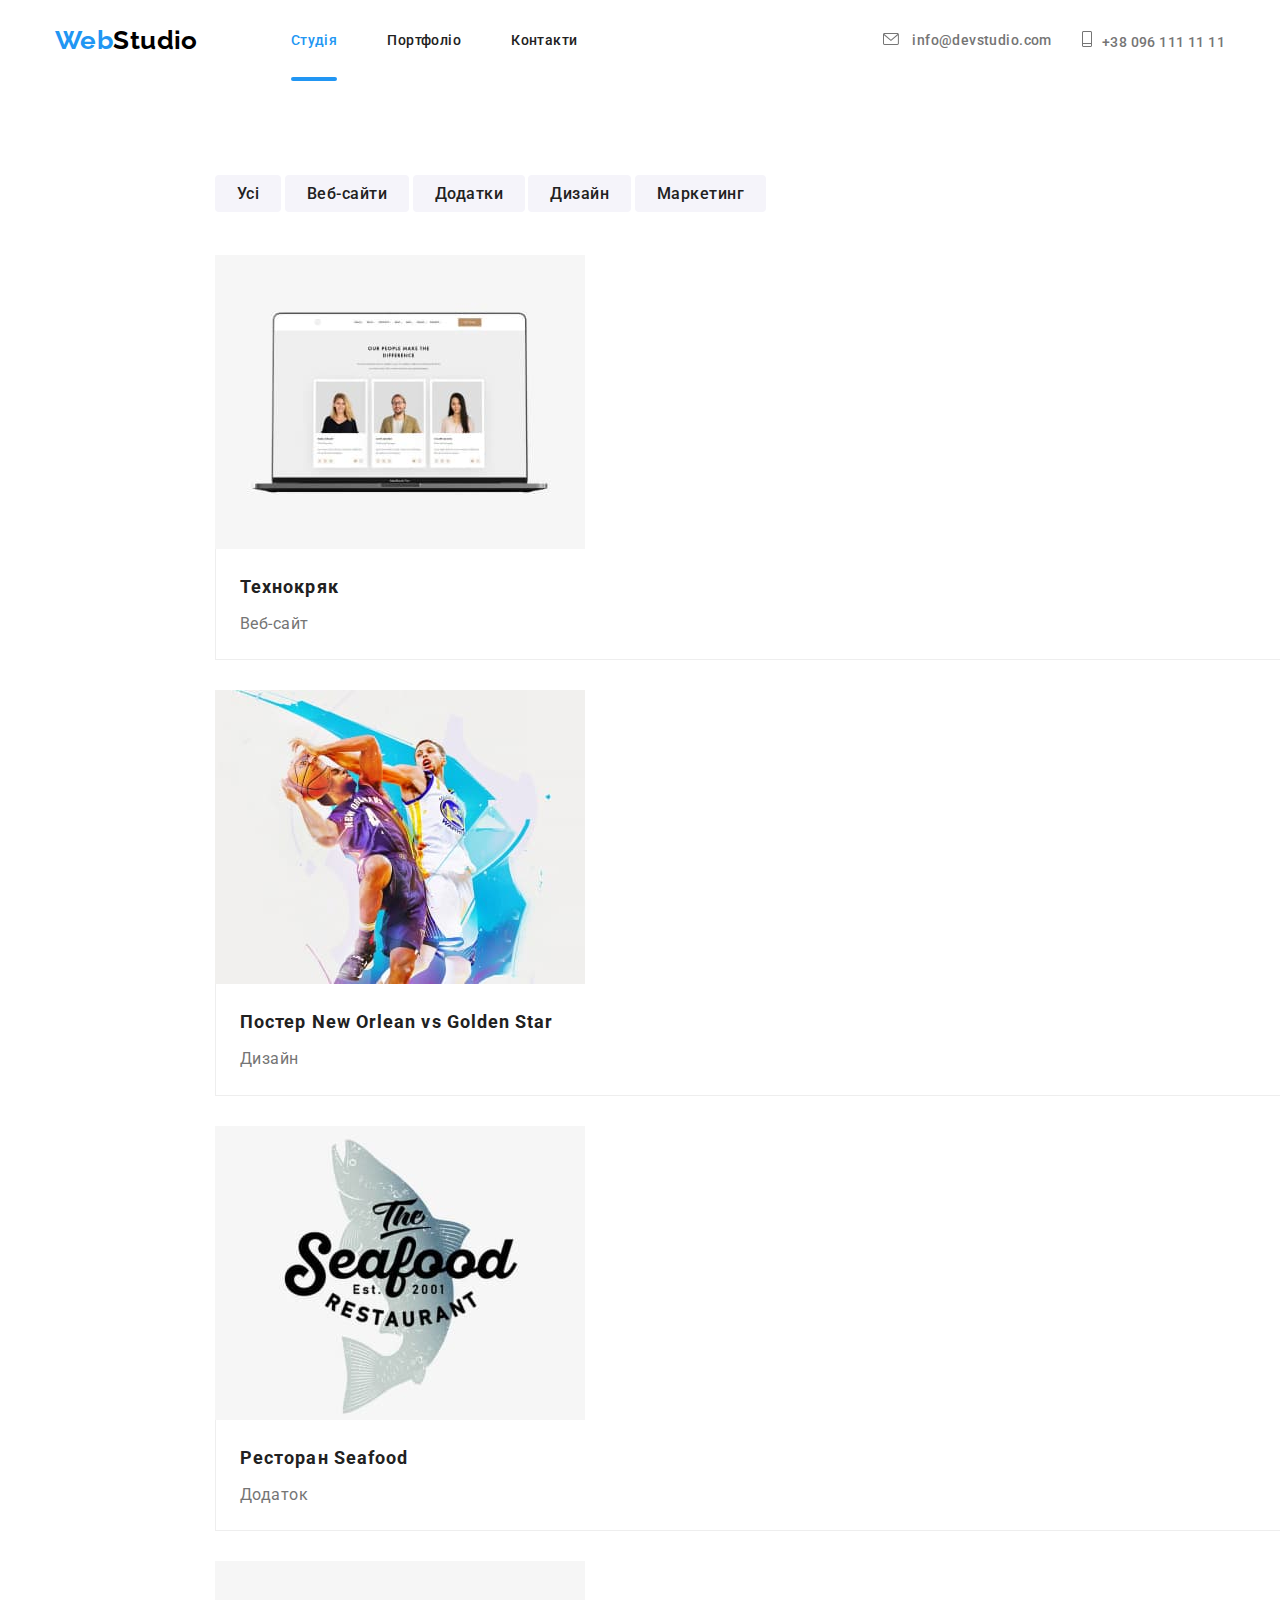
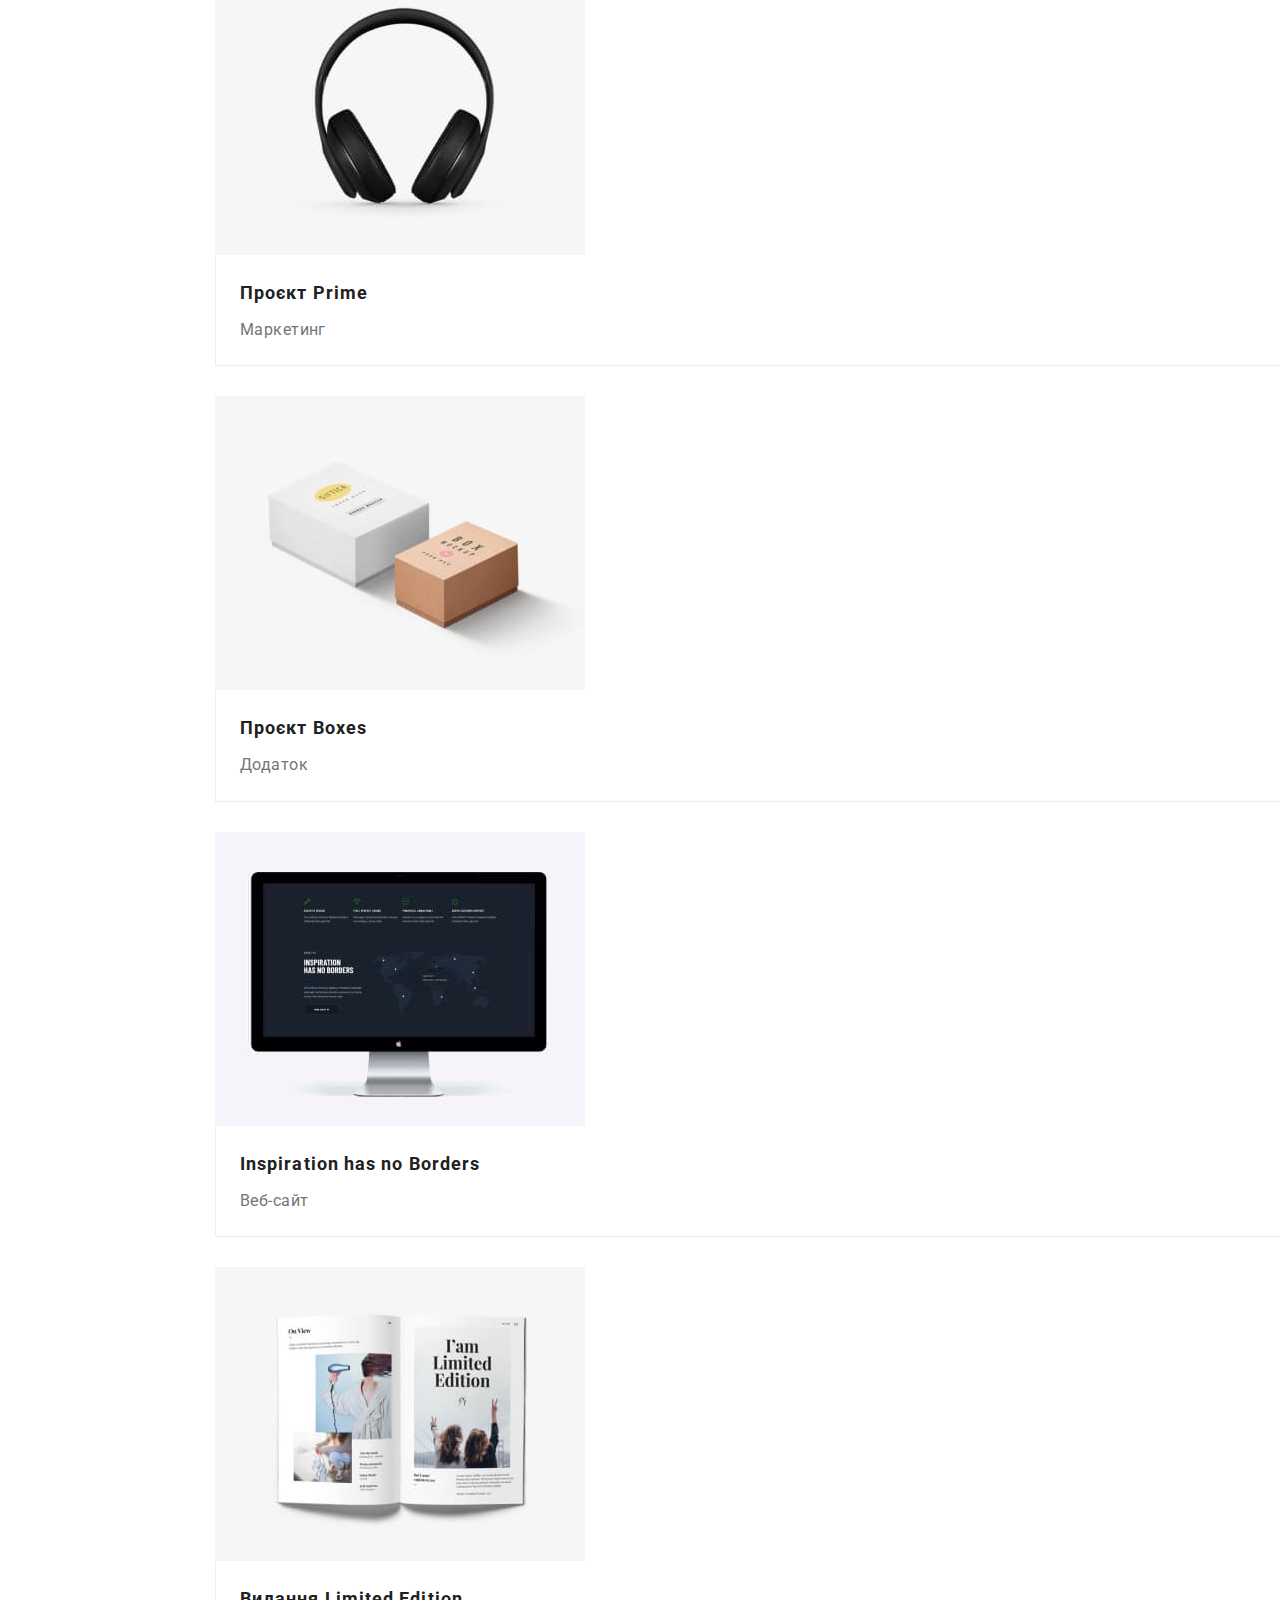
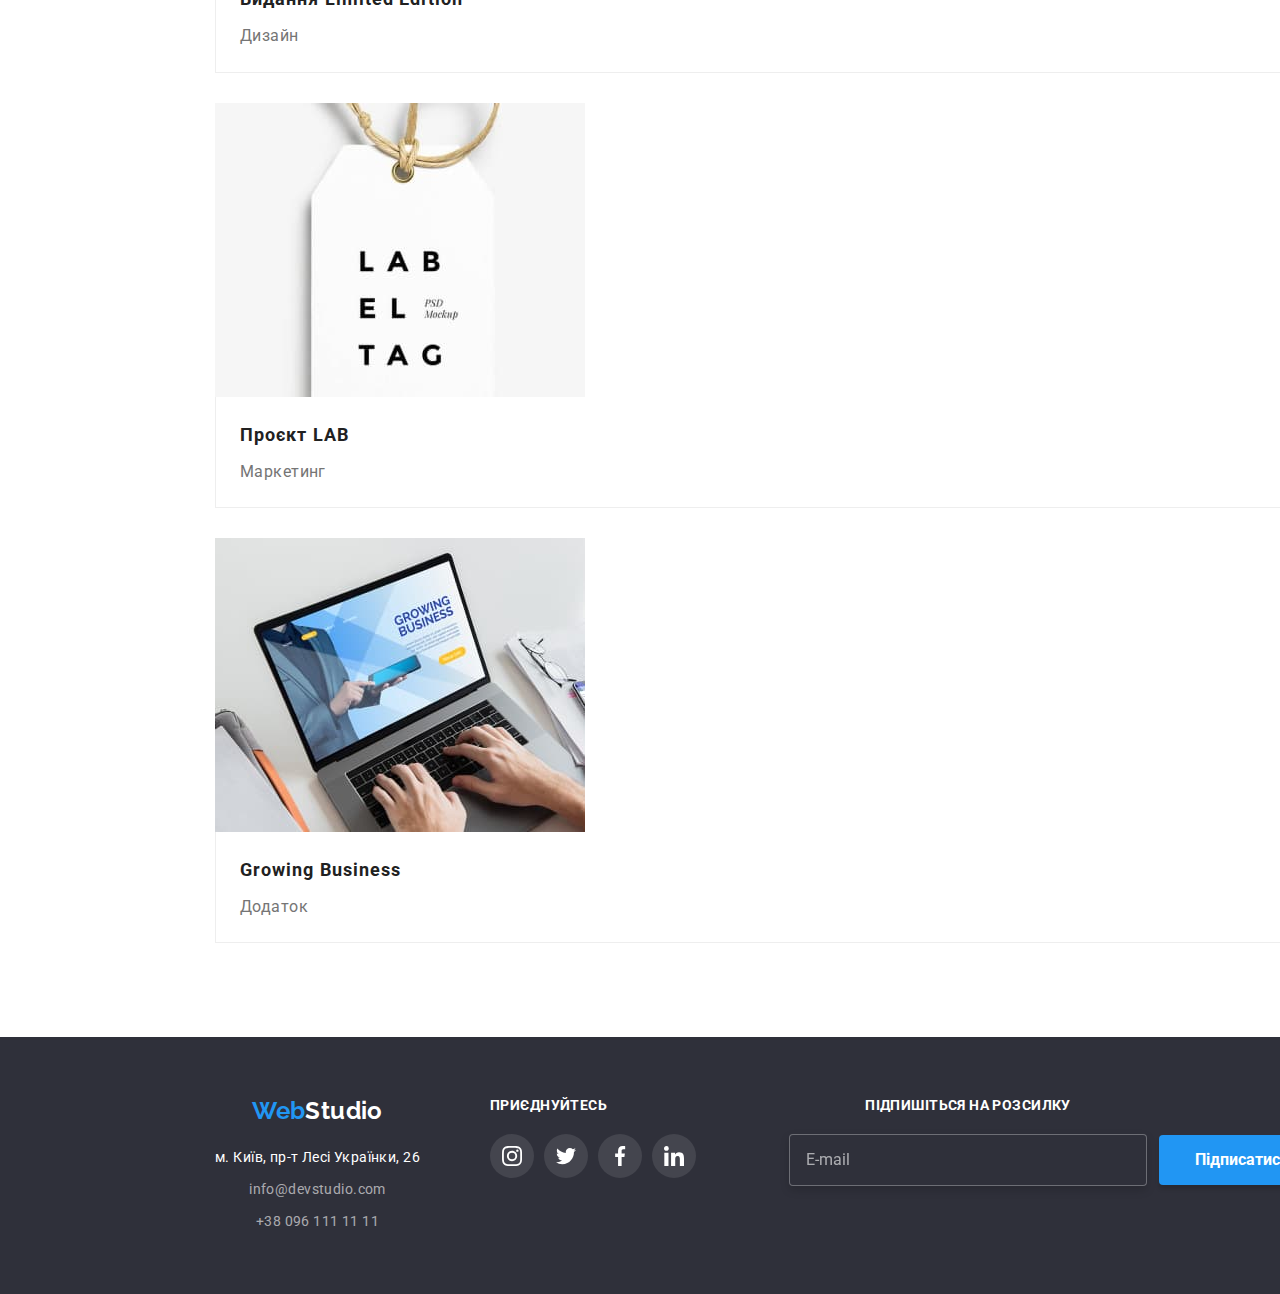
==== commit 9677efd3: "адаптивна верстка" ====
--- a/portfolio.html
+++ b/portfolio.html
@@ -14,29 +14,51 @@
   </head>
   <body class="body">
     <header class="header">
-      <div class="container container--header">        
-            <a href="./index.html" class="logo logo--header" lang="en"
-            ><span class="logo__web">Web</span>Studio</a>
-            <button type="button" class="menu-button">
-              <svg class="menu-button__icon">
-                <use href="./images/icons.svg#icon-menu-mobile"></use>
-              </svg>
-            </button>
-          <nav class="main-nav">
-          <ul class="menu">
+      <div class="container container--header">
+        <a href="./index.html" class="logo logo--header" lang="en"
+          ><span class="logo__web">Web</span>Studio</a
+        >
+        <nav clamenu-navss="main-nav">
+          <button
+            type="button"
+            class="menu-button is-open"
+            aria-expanded="false"
+            aria-controls="menu-nav"
+            data-menu-button
+          >
+            <svg
+              class="menu-button__svg"
+              width="40"
+              height="40"
+              aria-label="перемикач мобільного меню"
+            >
+              <use
+                class="icon-menu"
+                href="./images/icons.svg#icon-close-black"
+              ></use>
+              <use
+                class="icon-cross"
+                href="./images/icons.svg#icon-menu-mobile"
+              ></use>
+            </svg>
+          </button>
+          <ul class="menu" id="menu-nav" data-menu>
             <li class="menu__item">
-              <a href="./index.html" class="menu__link">Студія</a>
+              <a href="./index.html" class="menu__link menu__link--current"
+                >Студія</a
+              >
             </li>
             <li class="menu__item">
-              <a href="./portfolio.html" class="menu__link menu__link--current">Портфоліо</a>
-            </li>
-            <li class="menu__item"><a href="" class="menu__link">Контакти</a></li>
+              <a href="./portfolio.html" class="menu__link">Портфоліо</a>
+            </li>
+            <li class="menu__item">
+              <a href="" class="menu__link">Контакти</a>
+            </li>
           </ul>
         </nav>
         <ul class="contact-header">
           <li class="contact-header__item">
-            <a href="mailto:info@devstudio.com" class="contact-header__link"
-              >
+            <a href="mailto:info@devstudio.com" class="contact-header__link">
               <svg class="contact-header__icon contact-header__icon--mail">
                 <use href="./images/icons.svg#icon-mail"></use>
               </svg>
@@ -44,36 +66,24 @@
             >
           </li>
           <li class="contact-header__item">
-            <a href="tel:+380961111111" class="contact-header__link"> <svg class="contact-header__icon contact-header__icon--tel">
-              <use href="./images/icons.svg#icon-tel"></use>
-            </svg>+38 096 111 11 11</a>
+            <a href="tel:+380961111111" class="contact-header__link">
+              <svg class="contact-header__icon contact-header__icon--tel">
+                <use href="./images/icons.svg#icon-tel"></use></svg>+38 096 111 11 11</a
+            >
           </li>
         </ul>
       </div>
-      <!-- <div class="mobile-menu">
-        <div class="container mobile-menu__container">
-          <button type="button" class="mobile-menu__close-btn">
-          <svg class="mobile-menu__close-icon" width="40" height="40"><use href="./images/icons.svg#icon-close-black">
-          </use></svg>
-        </button>
-        <ul class="nav-mobile">
-          <li class="nav-mobile__list"><a href="" class="nav-mobile__link menu__link--current">Студія</a></li>
-          <li class="nav-mobile__list"><a href="" class="nav-mobile__link">Портфоліо</a></li>
-          <li class="nav-mobile__list"><a href="" class="nav-mobile__link">Контакти</a></li>
-        </ul>
-        </div>
-      </div> -->
     </header>
     <main>
       <section class="section">
       <h1 class="section__title section__title--none">список карток</h1>
       <div class="container">
         <ul class="filtrs">
-          <li><button type="button" class="filtrs__button">Усі</button></li>
-          <li><button type="button" class="filtrs__button">Веб-сайти</button></li>
-          <li><button type="button" class="filtrs__button">Додатки</button></li>
-          <li><button type="button" class="filtrs__button">Дизайн</button></li>
-          <li><button type="button" class="filtrs__button">Маркетинг</button></li>
+          <li class="filtrs__item"><button type="button" class="filtrs__button">Усі</button></li>
+          <li class="filtrs__item"><button type="button" class="filtrs__button">Веб-сайти</button></li>
+          <li class="filtrs__item"><button type="button" class="filtrs__button">Додатки</button></li>
+          <li class="filtrs__item"><button type="button" class="filtrs__button">Дизайн</button></li>
+          <li class="filtrs__item"><button type="button" class="filtrs__button">Маркетинг</button></li>
         </ul>
       </div>
         <div class="container">
@@ -220,82 +230,118 @@
     </main>
     <footer class="footer">
       <div class="container container--footer">
-        <div>
-        <a href="./index.html" lang="en" class="logo logo--footer"
-          ><span class="logo__web">Web</span>Studio</a
-        >
-        <address>
-          <ul class="contact-footer">
-            <li class="contact-footer__address">
-              <a
-                href="https://www.google.com/maps/d/viewer?hl=ru&ie=UTF8&msa=0&ll=50.43647800000004%2C30.527334000000003&spn=0%2C0&source=embed&mid=1IC2cPqot0qdUVytNvd6RFveTOpM&z=17"
-                target="_blank"
-                rel="noreferrer noopener"
-                class="contact-footer__link contact-footer__link--address"
-                >м. Київ, пр-т Лесі Українки, 26</a
-              >
-            </li>
-            <li class="contact-footer__address">
-              <a href="mailto:info@devstudio.com" class="contact-footer__link"
-                >info@devstudio.com</a
-              >
-            </li>
-            <li>
-              <a href="tel:+380961111111" class="contact-footer__link contact-footer__link--last"
-                >+38 096 111 11 11</a
-              >
-            </li>
-          </ul>
-        </address>
-      </div>
-        <div class="social-footer">
-          <p class="social-footer__join">приєднуйтесь</p>
-        <ul class="social social--footer">
-                <li class="social__item social__item--footer">
-                  <a href="https://www.instagram.com/" target="_blank" rel="noreferrer noopener" class="social__link">        
+        <div class="communication">
+          <div>
+            <a href="./index.html" lang="en" class="logo logo--footer"
+              ><span class="logo__web">Web</span>Studio</a
+            >
+            <address>
+              <ul class="contact-footer">
+                <li class="contact-footer__address">
+                  <a
+                    href="https://www.google.com/maps/d/viewer?hl=ru&ie=UTF8&msa=0&ll=50.43647800000004%2C30.527334000000003&spn=0%2C0&source=embed&mid=1IC2cPqot0qdUVytNvd6RFveTOpM&z=17"
+                    target="_blank"
+                    rel="noreferrer noopener"
+                    class="contact-footer__link contact-footer__link--address"
+                    >м. Київ, пр-т Лесі Українки, 26</a
+                  >
+                </li>
+                <li class="contact-footer__address">
+                  <a
+                    href="mailto:info@devstudio.com"
+                    class="contact-footer__link"
+                    >info@devstudio.com</a
+                  >
+                </li>
+                <li>
+                  <a
+                    href="tel:+380961111111"
+                    class="contact-footer__link contact-footer__link--last"
+                    >+38 096 111 11 11</a
+                  >
+                </li>
+              </ul>
+            </address>
+          </div>
+          <div class="social-footer">
+            <p class="social-footer__join">приєднуйтесь</p>
+            <ul class="social social--footer">
+              <li class="social__item social__item--footer">
+                <a
+                  href="https://www.instagram.com/"
+                  target="_blank"
+                  rel="noreferrer noopener"
+                  class="social__link"
+                >
                   <svg class="social__icon social__icon--footer">
                     <use href="./images/icons.svg#icon-instagram"></use>
                   </svg>
-              </a>
-            </li>
-               <li class="social__item social__item--footer">
-                <a href="https://twitter.com/?lang=ru" target="_blank" rel="noreferrer noopener" class="social__link">
+                </a>
+              </li>
+              <li class="social__item social__item--footer">
+                <a
+                  href="https://twitter.com/?lang=ru"
+                  target="_blank"
+                  rel="noreferrer noopener"
+                  class="social__link"
+                >
                   <svg class="social__icon social__icon--footer">
                     <use href="./images/icons.svg#icon-twitter"></use>
                   </svg>
                 </a>
-               </li>
-                <li class="social__item social__item--footer">
-                  <a href="https://uk-ua.facebook.com/" target="_blank" rel="noreferrer noopener" class="social__link">
-                    <svg class="social__icon social__icon--footer">
-                      <use href="./images/icons.svg#icon-facebook"></use>
-                    </svg>
-                  </a>
-                </li>
-                <li class="social__item social__item--footer">
-                  <a href="https://ua.linkedin.com/" target="_blank" rel="noreferrer noopener" class="social__link">
-                    <svg class="social__icon social__icon--footer">
-                      <use href="./images/icons.svg#icon-linkedin"></use>
-                    </svg>
-                  </a>
-                </li>
-              </ul>
+              </li>
+              <li class="social__item social__item--footer">
+                <a
+                  href="https://uk-ua.facebook.com/"
+                  target="_blank"
+                  rel="noreferrer noopener"
+                  class="social__link"
+                >
+                  <svg class="social__icon social__icon--footer">
+                    <use href="./images/icons.svg#icon-facebook"></use>
+                  </svg>
+                </a>
+              </li>
+              <li class="social__item social__item--footer">
+                <a
+                  href="https://ua.linkedin.com/"
+                  target="_blank"
+                  rel="noreferrer noopener"
+                  class="social__link"
+                >
+                  <svg class="social__icon social__icon--footer">
+                    <use href="./images/icons.svg#icon-linkedin"></use>
+                  </svg>
+                </a>
+              </li>
+            </ul>
+          </div>
         </div>
         <form class="subscription-form">
+          <div class="subscribe">
+            <label class="subscribe__label" for="subscribe"
+              >Підпишіться на розсилку</label
+            >
+            <input
+              class="subscribe__input"
+              type="text"
+              name="subscribe"
+              id="subscribe"
+              placeholder="E-mail"
+            />
+          </div>
 
-          <div class="subscribe">
-          <label class="subscribe__label" for="subscribe">Підпишіться на розсилку</label>
-          <input class="subscribe__input" type="text" name="subscribe" id="subscribe" placeholder="E-mail">
-        </div>
-  
           <button class="subscribe__button" type="submit">
             Підписатися
-          <svg class="subscribe__icon">
-            <use href="./images/icons.svg#icon-telegram"></use>
-          </svg></button>
+            <svg class="subscribe__icon">
+              <use href="./images/icons.svg#icon-telegram"></use>
+            </svg>
+          </button>
         </form>
       </div>
-      
     </footer>
+    <script src="./js/menu.js"></script>
+    <script src="./js/modal.js"></script>
+    <script src="./js/request-form.js"></script>
   </body>
 </html>--- a/css/main.min.css
+++ b/css/main.min.css
@@ -1 +1 @@
-a{text-decoration:none}h1,h2,h3,h4,h5,h6{margin:0}img{display:block;max-width:100%;height:auto}.section__title--none{position:absolute;width:1px;height:1px;margin:-1px;border:0;padding:0;clip:rect(0 0 0 0);overflow:hidden}ul{margin:0;padding:0;list-style:none}.body{font-family:"Roboto",sans-serif;font-size:14px;line-height:1.2;letter-spacing:.03em;color:#757575;background-color:#fff}.container{padding:0 15px;margin-left:auto;margin-right:auto}.container--header{display:-webkit-box;display:-ms-flexbox;display:flex;-webkit-box-pack:justify;-ms-flex-pack:justify;justify-content:space-between;-webkit-box-align:center;-ms-flex-align:center;align-items:center;min-height:60px}@media screen and (min-width: 480px){.container{width:480px}}@media screen and (min-width: 768px){.container{width:768px;min-height:80px}}@media screen and (min-width: 1200px){.container{width:1200px}.container--footer{display:-webkit-box;display:-ms-flexbox;display:flex}}.mobile-menu__container{position:relative;padding-top:48px;padding-right:0;padding-bottom:48px;padding-left:40px}.header{position:relative}.menu-button{padding:0;border:none;line-height:0;background-color:#fff}@media screen and (min-width: 767px){.menu-button{display:none}}.menu-button__icon{width:40px;height:40px}.mobile-menu{position:absolute;top:0;left:0;width:100%;height:100vh;overflow:auto;background-color:#fff;-webkit-box-shadow:0px 4px 8px rgba(0,0,0,.04),0px 2px 4px rgba(0,0,0,.08),0px 1px 3px rgba(0,0,0,.16);box-shadow:0px 4px 8px rgba(0,0,0,.04),0px 2px 4px rgba(0,0,0,.08),0px 1px 3px rgba(0,0,0,.16)}.mobile-menu__close-btn{background-color:rgba(0,0,0,0);border:none;padding:0;line-height:0;position:absolute;top:10px;right:15px;cursor:pointer}.mobile-menu__close-icon{fill:#000;-webkit-transition:fill 250ms cubic-bezier(0.4, 0, 0.2, 1);transition:fill 250ms cubic-bezier(0.4, 0, 0.2, 1)}.mobile-menu__close-btn:hover .mobile-menu__close-icon,.mobile-menu__close-btn:focus .mobile-menu__close-icon{fill:#2196f3}.logo{font-family:"Raleway",sans-serif;font-weight:700;font-size:24px}.logo--header{display:block;color:#000}@media screen and (min-width: 768px){.logo--header{margin-right:88px}}@media screen and (min-width: 1200px){.logo--header{margin-right:93px;font-size:26px}}.logo--footer{display:inline-block;margin-bottom:20px;width:100%;text-align:center;color:#fff}.logo__web{color:#2196f3}.backdrop{position:fixed;top:0;left:0;z-index:5;width:100%;height:100%;opacity:1;background-color:rgba(0,0,0,.2);-webkit-transition:opacity 250ms cubic-bezier(0.4, 0, 0.2, 1);transition:opacity 250ms cubic-bezier(0.4, 0, 0.2, 1)}.backdrop.is-hidden{opacity:0;pointer-events:none}.backdrop.is-hidden .modal{-webkit-transform:translate(-50%, -50%) scale(0);transform:translate(-50%, -50%) scale(0)}.modal{position:absolute;top:50%;left:50%;padding:40px;min-height:609px;-webkit-box-shadow:0px 1px 3px rgba(0,0,0,.12),0px 1px 1px rgba(0,0,0,.14),0px 2px 1px rgba(0,0,0,.2);box-shadow:0px 1px 3px rgba(0,0,0,.12),0px 1px 1px rgba(0,0,0,.14),0px 2px 1px rgba(0,0,0,.2);border-radius:4px;background-color:#fff;-webkit-transform:translate(-50%, -50%) scale(1);transform:translate(-50%, -50%) scale(1);-webkit-transition:-webkit-transform 250ms cubic-bezier(0.4, 0, 0.2, 1);transition:-webkit-transform 250ms cubic-bezier(0.4, 0, 0.2, 1);transition:transform 250ms cubic-bezier(0.4, 0, 0.2, 1);transition:transform 250ms cubic-bezier(0.4, 0, 0.2, 1), -webkit-transform 250ms cubic-bezier(0.4, 0, 0.2, 1)}@media screen and (min-width: 480px){.modal{max-width:450px}}@media screen and (min-width: 1200px){.modal{min-width:528px;min-height:581px}}.modal__close{position:absolute;display:-webkit-box;display:-ms-flexbox;display:flex;-webkit-box-pack:center;-ms-flex-pack:center;justify-content:center;-webkit-box-align:center;-ms-flex-align:center;align-items:center;left:412px;top:8px;padding:0;width:30px;height:30px;cursor:pointer;border:1px solid rgba(0,0,0,.1);border-radius:50%;background-color:#fff}@media screen and (min-width: 1200px){.modal__close{left:490px}}.modal__close-icon{width:18px;height:18px;fill:#000;-webkit-transition:fill 250ms cubic-bezier(0.4, 0, 0.2, 1);transition:fill 250ms cubic-bezier(0.4, 0, 0.2, 1)}.modal__close:hover .modal__close-icon{fill:#2196f3}@media screen and (max-width: 767px){.contact-header{display:none}}@media screen and (min-width: 768px){.contact-header{display:-webkit-box;display:-ms-flexbox;display:flex;-webkit-box-orient:vertical;-webkit-box-direction:normal;-ms-flex-direction:column;flex-direction:column;-webkit-box-pack:center;-ms-flex-pack:center;justify-content:center;margin-left:auto}.contact-header :not(:last-child){margin-bottom:10px}}@media screen and (min-width: 1200px){.contact-header{-webkit-box-orient:horizontal;-webkit-box-direction:normal;-ms-flex-direction:row;flex-direction:row;-webkit-box-align:center;-ms-flex-align:center;align-items:center}}@media screen and (min-width: 768px){.contact-header__item{min-height:14px}}@media screen and (min-width: 1200px){.contact-header__item{min-height:16px}.contact-header__item:not(:last-child){margin-right:30px;margin-bottom:0}}.contact-header__icon{fill:currentColor;-webkit-transition:fill 250ms cubic-bezier(0.4, 0, 0.2, 1);transition:fill 250ms cubic-bezier(0.4, 0, 0.2, 1)}@media screen and (min-width: 768px){.contact-header__icon{margin-right:8px}.contact-header__icon--mail{width:14px;height:10px}.contact-header__icon--tel{width:10px;height:14px}}@media screen and (min-width: 1200px){.contact-header__icon{margin-right:10px}.contact-header__icon--mail{width:16px;height:12px}.contact-header__icon--tel{width:10px;height:16px}}.contact-header__icon:hover,.contact-header__icon:focus{fill:#2196f3}.contact-header__link{width:100%;font-weight:500;color:currentColor;-webkit-transition:color 250ms cubic-bezier(0.4, 0, 0.2, 1);transition:color 250ms cubic-bezier(0.4, 0, 0.2, 1)}.contact-header__link:hover,.contact-header__link:focus{color:#2196f3}@media screen and (max-width: 767px){.main-nav{display:none}}.menu{display:-webkit-box;display:-ms-flexbox;display:flex}.menu__link{position:relative;display:block;padding-top:32px;padding-bottom:32px;font-weight:500;color:#212121;-webkit-transition:color 250ms cubic-bezier(0.4, 0, 0.2, 1);transition:color 250ms cubic-bezier(0.4, 0, 0.2, 1)}.menu__link:hover,.menu__link:focus{color:#2196f3}.menu__link--current{color:#2196f3}.menu__link--current::after{content:"";position:absolute;left:0;bottom:0;display:inline-block;width:100%;height:4px;border-radius:2px;background-color:#2196f3}.menu__item+.menu__item{margin-left:50px}.nav-mobile{display:block}.nav-mobile__list:not(:last-child){margin-bottom:32px}.nav-mobile__link{font-weight:500;font-size:40px;line-height:1.2;letter-spacing:.02em;color:#212121}.hero{display:-webkit-box;display:-ms-flexbox;display:flex;margin-left:auto;margin-right:auto;padding-top:118px;padding-bottom:118px;min-height:400px;background-color:#c4c4c4;background-image:-webkit-gradient(linear, left top, right top, from(rgba(47, 48, 58, 0.4)), to(rgba(47, 48, 58, 0.4))),url(../images/header-mobile.jpg);background-image:linear-gradient(to right, rgba(47, 48, 58, 0.4), rgba(47, 48, 58, 0.4)),url(../images/header-mobile.jpg);background-size:cover}@media screen and (min-width: 768px){.hero{background-image:-webkit-gradient(linear, left top, right top, from(rgba(47, 48, 58, 0.4)), to(rgba(47, 48, 58, 0.4))),url(../images/header-tablet.jpg);background-image:linear-gradient(to right, rgba(47, 48, 58, 0.4), rgba(47, 48, 58, 0.4)),url(../images/header-tablet.jpg)}}@media screen and (min-width: 1200px){.hero{width:1600px;padding-top:200px;padding-bottom:200px;min-height:600px;background-image:-webkit-gradient(linear, left top, right top, from(rgba(47, 48, 58, 0.4)), to(rgba(47, 48, 58, 0.4))),url(../images/fon-hero.jpg);background-image:linear-gradient(to right, rgba(47, 48, 58, 0.4), rgba(47, 48, 58, 0.4)),url(../images/fon-hero.jpg)}}.hero__title{margin-left:auto;margin-right:auto;font-weight:900;color:#fff;text-align:center;text-transform:uppercase;letter-spacing:.06em}@media screen and (min-width: 480px){.hero__title{width:360px;font-size:26px;line-height:1.6}}@media screen and (min-width: 1200px){.hero__title{width:696px;font-size:44px;line-height:1.4}}.hero__button{display:block;min-width:216px;height:50px;margin-top:30px;margin-left:auto;margin-right:auto;padding:0;border-radius:4px;border:none;cursor:pointer;font-weight:700;font-size:16px;line-height:1.9;letter-spacing:.06em;text-align:center;color:#fff;background-color:#2196f3}.hero__button:hover,.hero__button:focus{width:216px;height:50px;margin-left:auto;margin-right:auto;margin-top:30px}textarea{resize:none}.form__title{width:370px;margin:0;margin-bottom:12px;padding:0;text-align:center;font-weight:700;font-size:20px;line-height:1.5;color:#212121}@media screen and (min-width: 1200px){.form__title{width:448px}}.form__field{position:relative;display:-webkit-box;display:-ms-flexbox;display:flex;-webkit-box-orient:vertical;-webkit-box-direction:normal;-ms-flex-direction:column;flex-direction:column;font-size:12px;line-height:1.16;letter-spacing:.01em}.form__label{margin-bottom:4px}.input{position:relative}.input__field{width:100%;min-height:40px;margin-bottom:10px;padding:0;padding-left:42px;border-radius:4px;border:1px solid rgba(33,33,33,.2);font-size:16px;line-height:0;-webkit-transition:border 250ms cubic-bezier(0.4, 0, 0.2, 1);transition:border 250ms cubic-bezier(0.4, 0, 0.2, 1)}.input__field:hover,.input__field:focus{border-color:#2196f3}.input__icon:hover .input__field{border-color:#2196f3}.input__icon{position:absolute;top:11px;left:15px;width:18px;height:18px;fill:#212121;-webkit-transition:fill 250ms cubic-bezier(0.4, 0, 0.2, 1);transition:fill 250ms cubic-bezier(0.4, 0, 0.2, 1)}.input__icon:hover{fill:#2196f3}.input__field:hover+.input__icon,.input__field:focus+.input__icon{fill:#2196f3}.input:-moz-placeholder-shown+.input__icon{fill:#212121}.input:-ms-input-placeholder+.input__icon{fill:#212121}.input:placeholder-shown+.input__icon{fill:#212121}.input:not(:-moz-placeholder-shown)+.input__icon{fill:#2196f3}.input:not(:-ms-input-placeholder)+.input__icon{fill:#2196f3}.input:not(:placeholder-shown)+.input__icon{fill:#2196f3}.form__coment{height:120px;padding:12px 16px;border-radius:4px;border:1px solid rgba(33,33,33,.2);font-size:16px;line-height:1.17;letter-spacing:.03em;-webkit-transition:border 250ms cubic-bezier(0.4, 0, 0.2, 1);transition:border 250ms cubic-bezier(0.4, 0, 0.2, 1)}.form__coment:hover,.form__coment:focus{border-color:#2196f3}.form__coment::-webkit-input-placeholder{color:rgba(117,117,117,.5);font-size:12px;line-height:1.17;letter-spacing:.01em}.form__coment::-moz-placeholder{color:rgba(117,117,117,.5);font-size:12px;line-height:1.17;letter-spacing:.01em}.form__coment:-ms-input-placeholder{color:rgba(117,117,117,.5);font-size:12px;line-height:1.17;letter-spacing:.01em}.form__coment::-ms-input-placeholder{color:rgba(117,117,117,.5);font-size:12px;line-height:1.17;letter-spacing:.01em}.form__coment::placeholder{color:rgba(117,117,117,.5);font-size:12px;line-height:1.17;letter-spacing:.01em}.policy{position:relative;display:-webkit-box;display:-ms-flexbox;display:flex;-webkit-box-orient:horizontal;-webkit-box-direction:normal;-ms-flex-direction:row;flex-direction:row;-webkit-box-pack:center;-ms-flex-pack:center;justify-content:center;-webkit-box-align:center;-ms-flex-align:center;align-items:center;width:370px;margin-left:auto;margin-right:auto;margin-top:20px;margin-bottom:30px;font-size:12px;line-height:1.2;letter-spacing:.03em}@media screen and (min-width: 1200px){.policy{width:425px;font-size:14px;line-height:1.7}}.policy__check{position:absolute;-webkit-appearance:none;-moz-appearance:none;appearance:none}.policy__icon-off{width:16px;height:15px;margin-right:9px;opacity:1}.policy__icon-on{position:absolute;width:16px;height:15px;top:50%;-webkit-transform:translateY(-50%);transform:translateY(-50%);left:9px;opacity:0}.policy__check:checked+.policy__icon-on{opacity:1}.policy__condition{text-decoration:underline;color:#2196f3}.form__button{margin-left:auto;margin-right:auto;width:200px;height:50px;border:none;border-radius:4px;font-weight:700;font-size:16px;line-height:1.9;letter-spacing:.06em;color:#fff;background-color:#2196f3}.section{margin-left:auto;margin-right:auto;padding-top:30px;padding-bottom:30px}@media screen and (min-width: 768px){.section{width:768px;padding-top:60px;padding-bottom:60px}}@media screen and (min-width: 1200px){.section{min-width:1600px;padding-top:94px;padding-bottom:94px}}.section__title{font-weight:700;font-size:28px;line-height:1.2;text-align:center;margin-top:0;margin-bottom:30px;color:#212121}@media screen and (min-width: 1200px){.section__title{font-size:36px;margin-bottom:50px}}@media screen and (min-width: 768px)and (max-width: 1199px){.pluses{display:-webkit-box;display:-ms-flexbox;display:flex;-ms-flex-wrap:wrap;flex-wrap:wrap;gap:30px}}@media screen and (min-width: 1200px){.pluses{display:-webkit-box;display:-ms-flexbox;display:flex;-webkit-box-pack:center;-ms-flex-pack:center;justify-content:center}}@media screen and (min-width: 768px)and (max-width: 1199px){.pluses__item{width:calc((100% - 30px)/2)}}@media screen and (min-width: 1200px){.pluses__item{width:270px}.pluses__item+.pluses__item{margin-left:30px}}.pluses-box{min-height:120px;margin-bottom:30px;display:-webkit-box;display:-ms-flexbox;display:flex;-webkit-box-pack:center;-ms-flex-pack:center;justify-content:center;-webkit-box-align:center;-ms-flex-align:center;align-items:center;background-color:#f5f4fa;border-radius:4px}@media screen and (max-width: 1199px){.pluses-box{margin-top:30px}}.pluses-box__icon{width:70px;height:70px}.pluses__title{width:270px;margin-top:0;margin-bottom:0;margin-left:auto;margin-right:auto;font-weight:700;font-size:14px;text-align:center;text-transform:uppercase;color:#212121}.pluses__text{margin-top:10px;margin-bottom:0;line-height:1.7}@media screen and (max-width: 1199px){.container--projects{display:none}}.projects{display:-webkit-box;display:-ms-flexbox;display:flex;-webkit-box-pack:center;-ms-flex-pack:center;justify-content:center}.projekts__employment{position:relative}.projekts__employment+.projekts__employment{margin-left:30px}.projects__image{position:relative}.projects__image::before{content:"";display:inline-block;position:absolute;width:100%;min-height:70px;bottom:0;background-color:rgba(47,48,58,.8)}.projekts__text{position:absolute;width:100%;min-height:70px;display:-webkit-box;display:-ms-flexbox;display:flex;-webkit-box-pack:center;-ms-flex-pack:center;justify-content:center;-webkit-box-align:center;-ms-flex-align:center;align-items:center;margin:0;padding:0;bottom:0;font-weight:700;color:#fff;text-transform:uppercase;text-align:center}.section--team{background-color:#f5f4fa}@media screen and (min-width: 480px){.section--team{width:480px}}@media screen and (min-width: 768px){.section--team{width:768px}}@media screen and (min-width: 768px)and (max-width: 1199px){.team{display:-webkit-box;display:-ms-flexbox;display:flex;-ms-flex-wrap:wrap;flex-wrap:wrap;gap:30px}}@media screen and (min-width: 1200px){.team{display:-webkit-box;display:-ms-flexbox;display:flex;-webkit-box-pack:center;-ms-flex-pack:center;justify-content:center}}.team__box{background-color:#fff;-webkit-box-shadow:0px 1px 3px rgba(0,0,0,.12),0px 1px 1px rgba(0,0,0,.14),0px 2px 1px rgba(0,0,0,.2);box-shadow:0px 1px 3px rgba(0,0,0,.12),0px 1px 1px rgba(0,0,0,.14),0px 2px 1px rgba(0,0,0,.2);border-radius:0px 0px 4px 4px}@media screen and (max-width: 767px)and (max-width: 1199px){.team__box:not(:last-child){margin-bottom:30px}}@media screen and (min-width: 768px){.team__box{width:calc((100% - 30px)/2)}}@media screen and (min-width: 1200px){.team__box+.team__box{margin-left:30px}}.team__list{padding-top:30px;padding-bottom:24px}@media screen and (min-width: 1200px){.team__list{padding-bottom:30px}}.team__name{margin-bottom:0;font-weight:500;font-size:16px;text-align:center;color:#212121}.team__job{margin-top:10px;margin-bottom:16px;font-weight:400;font-size:16px;text-align:center}.photo{height:460px;width:100%;-o-object-fit:cover;object-fit:cover}@media screen and (min-width: 768px){.photo{height:374px}}@media screen and (min-width: 1200px){.photo{height:260px}}.social{display:-webkit-box;display:-ms-flexbox;display:flex;-webkit-box-pack:center;-ms-flex-pack:center;justify-content:center}.social__item{width:44px;height:44px;background-color:#fff}.social__item:not(:last-child){margin-right:10px}.social__link{display:-webkit-box;display:-ms-flexbox;display:flex;width:100%;height:100%;-webkit-box-pack:center;-ms-flex-pack:center;justify-content:center;-webkit-box-align:center;-ms-flex-align:center;align-items:center;border-radius:50%;color:#afb1b8;-webkit-transition:color 250ms cubic-bezier(0.4, 0, 0.2, 1),background-color 250ms cubic-bezier(0.4, 0, 0.2, 1);transition:color 250ms cubic-bezier(0.4, 0, 0.2, 1),background-color 250ms cubic-bezier(0.4, 0, 0.2, 1)}.social__link:not(:last-child){margin-right:10px}.social__link:hover,.social__link:focus{color:#fff;background-color:#2196f3}.social__icon{width:20px;height:20px;fill:currentColor;-webkit-transition:fill 250ms cubic-bezier(0.4, 0, 0.2, 1);transition:fill 250ms cubic-bezier(0.4, 0, 0.2, 1)}.social__icon:hover,.social__icon:focus{fill:currentColor}.social-footer__join{margin-top:0;margin-bottom:20px;font-weight:700;text-transform:uppercase;color:#fff}@media screen and (max-width: 767px){.social-footer{margin-top:60px;text-align:center}}@media screen and (min-width: 1200px){.social-footer{margin-left:70px}}.social--footer{display:-webkit-box;display:-ms-flexbox;display:flex;-webkit-box-pack:center;-ms-flex-pack:center;justify-content:center}.social__item--footer{width:44px;height:44px;margin-bottom:0;border-radius:50%;background-color:rgba(255,255,255,.1)}.social__item--footer:not(:last-child){margin-right:10px}.social__icon--footer{fill:#fff}.clients{display:-webkit-box;display:-ms-flexbox;display:flex}@media screen and (max-width: 1199px){.clients{-ms-flex-wrap:wrap;flex-wrap:wrap;gap:30px}}@media screen and (max-width: 1199px)and (min-width: 1200px){.clients{-webkit-box-pack:center;-ms-flex-pack:center;justify-content:center}}.clients__list{height:92px}@media screen and (max-width: 767px){.clients__list{-ms-flex-preferred-size:calc((100% - 30px)/2);flex-basis:calc((100% - 30px)/2)}}@media screen and (min-width: 768px)and (max-width: 1199px){.clients__list{-ms-flex-preferred-size:calc((100% - 30px)/3);flex-basis:calc((100% - 30px)/3)}}@media screen and (min-width: 1200px){.clients__list{width:170px}.clients__list:not(:last-child){margin-right:30px}}.clients__link{width:100%;height:100%;display:-webkit-box;display:-ms-flexbox;display:flex;-webkit-box-pack:center;-ms-flex-pack:center;justify-content:center;-webkit-box-align:center;-ms-flex-align:center;align-items:center;border:1px solid #afb1b8;border-radius:4px;color:#afb1b8;-webkit-transition:color 250ms cubic-bezier(0.4, 0, 0.2, 1),border-color 250ms cubic-bezier(0.4, 0, 0.2, 1);transition:color 250ms cubic-bezier(0.4, 0, 0.2, 1),border-color 250ms cubic-bezier(0.4, 0, 0.2, 1)}.clients__link:hover,.clients__link:focus{color:#2196f3;border-color:#2196f3}.clients__icon{width:106px;height:60px;fill:currentColor;-webkit-transition:fill 250ms cubic-bezier(0.4, 0, 0.2, 1);transition:fill 250ms cubic-bezier(0.4, 0, 0.2, 1)}.clients__icon:hover,.clients__icon:focus{fill:currentColor}.footer{padding-top:60px;padding-bottom:60px;margin:0 auto;background-color:#2f303a}@media screen and (max-width: 767px){.footer{margin-top:30px}}@media screen and (min-width: 480px){.footer{width:480px}}@media screen and (min-width: 768px){.footer{width:768px}}@media screen and (min-width: 1200px){.footer{width:1600px}}@media screen and (min-width: 768px)and (max-width: 1199px){.communication{display:-webkit-box;display:-ms-flexbox;display:flex;-ms-flex-pack:distribute;justify-content:space-around;-webkit-box-align:baseline;-ms-flex-align:baseline;align-items:baseline}}@media screen and (min-width: 1200px){.communication{display:-webkit-box;display:-ms-flexbox;display:flex}}.contact-footer{text-align:center}.contact-footer__address{margin-bottom:8px}.contact-footer__link{font-style:normal;line-height:1.7;color:rgba(255,255,255,.6);-webkit-transition:color 250ms cubic-bezier(0.4, 0, 0.2, 1);transition:color 250ms cubic-bezier(0.4, 0, 0.2, 1)}.contact-footer__link--last{padding:0}.contact-footer__link:hover,.contact-footer__link:focus{color:#2196f3}.contact-footer__link--address{color:#fff}.subscription-form{margin-top:60px}@media screen and (min-width: 1200px){.subscription-form{display:-webkit-box;display:-ms-flexbox;display:flex;-webkit-box-pack:center;-ms-flex-pack:center;justify-content:center;-webkit-box-align:start;-ms-flex-align:start;align-items:flex-start;margin-top:0;margin-left:93px}}.subscribe{display:-webkit-box;display:-ms-flexbox;display:flex;-webkit-box-orient:vertical;-webkit-box-direction:normal;-ms-flex-direction:column;flex-direction:column;-webkit-box-align:center;-ms-flex-align:center;align-items:center}@media screen and (min-width: 1200px){.subscribe{margin-right:12px}}.subscribe__label{text-transform:uppercase;font-weight:700;color:#fff}.subscribe__input{margin-top:20px;min-height:50px;margin-left:auto;margin-right:auto;padding:15px 16px;font-size:16px;line-height:1.25;border:1px solid rgba(255,255,255,.3);-webkit-filter:drop-shadow(0px 4px 4px rgba(0, 0, 0, 0.15));filter:drop-shadow(0px 4px 4px rgba(0, 0, 0, 0.15));border-radius:4px;-webkit-transition:background-color 250ms cubic-bezier(0.4, 0, 0.2, 1);transition:background-color 250ms cubic-bezier(0.4, 0, 0.2, 1)}.subscribe__input::-webkit-input-placeholder{font-size:16px;line-height:1.25;color:rgba(255,255,255,.6)}.subscribe__input::-moz-placeholder{font-size:16px;line-height:1.25;color:rgba(255,255,255,.6)}.subscribe__input:-ms-input-placeholder{font-size:16px;line-height:1.25;color:rgba(255,255,255,.6)}.subscribe__input::-ms-input-placeholder{font-size:16px;line-height:1.25;color:rgba(255,255,255,.6)}.subscribe__input::placeholder{font-size:16px;line-height:1.25;color:rgba(255,255,255,.6)}.subscribe__input:-moz-placeholder-shown{background-color:#2f303a}.subscribe__input:-ms-input-placeholder{background-color:#2f303a}.subscribe__input:placeholder-shown{background-color:#2f303a}.subscribe__input:not(:-moz-placeholder-shown){background-color:#fff}.subscribe__input:not(:-ms-input-placeholder){background-color:#fff}.subscribe__input:not(:placeholder-shown){background-color:#fff}@media screen and (min-width: 480px){.subscribe__input{width:358px}}@media screen and (min-width: 768px){.subscribe__input{width:450px}}@media screen and (min-width: 1200px){.subscribe__input{width:358px}}.subscribe__button{width:200px;height:50px;margin-left:auto;margin-right:auto;display:-webkit-box;display:-ms-flexbox;display:flex;-webkit-box-pack:center;-ms-flex-pack:center;justify-content:center;-webkit-box-align:center;-ms-flex-align:center;align-items:center;border:none;background-color:#2196f3;-webkit-box-shadow:0px 4px 4px rgba(0,0,0,.15);box-shadow:0px 4px 4px rgba(0,0,0,.15);border-radius:4px;cursor:pointer;font-weight:700;font-size:16px;line-height:1.9;color:#fff}@media screen and (max-width: 1199px){.subscribe__button{margin-top:20px}}@media screen and (min-width: 1200px){.subscribe__button{margin-top:38px}}.subscribe__icon{margin-left:10px;margin-top:auto;margin-bottom:auto;width:24px;height:24px;fill:currentColor}.filtrs{display:-webkit-box;display:-ms-flexbox;display:flex;-webkit-box-pack:center;-ms-flex-pack:center;justify-content:center}.filtrs__button{margin-left:8px;padding:6px 22px;border-radius:4px;border:none;cursor:pointer;font-family:"Roboto",sans-serif;font-weight:500;font-size:16px;line-height:1.6;letter-spacing:.03em;text-align:center;color:#212121;background-color:#f5f4fa;-webkit-transition:color 250ms cubic-bezier(0.4, 0, 0.2, 1),background-color 250ms cubic-bezier(0.4, 0, 0.2, 1),-webkit-box-shadow 250ms cubic-bezier(0.4, 0, 0.2, 1);transition:color 250ms cubic-bezier(0.4, 0, 0.2, 1),background-color 250ms cubic-bezier(0.4, 0, 0.2, 1),-webkit-box-shadow 250ms cubic-bezier(0.4, 0, 0.2, 1);transition:color 250ms cubic-bezier(0.4, 0, 0.2, 1),background-color 250ms cubic-bezier(0.4, 0, 0.2, 1),box-shadow 250ms cubic-bezier(0.4, 0, 0.2, 1);transition:color 250ms cubic-bezier(0.4, 0, 0.2, 1),background-color 250ms cubic-bezier(0.4, 0, 0.2, 1),box-shadow 250ms cubic-bezier(0.4, 0, 0.2, 1),-webkit-box-shadow 250ms cubic-bezier(0.4, 0, 0.2, 1)}.filtrs__button:hover,.filtrs__button:focus{-webkit-box-shadow:0px 3px 1px rgba(0,0,0,.1),0px 1px 2px rgba(0,0,0,.08),0px 2px 2px rgba(0,0,0,.12);box-shadow:0px 3px 1px rgba(0,0,0,.1),0px 1px 2px rgba(0,0,0,.08),0px 2px 2px rgba(0,0,0,.12);color:#fff;background-color:#2196f3}.list-filters__link{display:block;-webkit-transition:-webkit-box-shadow 250ms cubic-bezier(0.4, 0, 0.2, 1);transition:-webkit-box-shadow 250ms cubic-bezier(0.4, 0, 0.2, 1);transition:box-shadow 250ms cubic-bezier(0.4, 0, 0.2, 1);transition:box-shadow 250ms cubic-bezier(0.4, 0, 0.2, 1), -webkit-box-shadow 250ms cubic-bezier(0.4, 0, 0.2, 1)}.list-filters__link:hover,.list-filters__link:focus{-webkit-box-shadow:0px 1px 1px rgba(0,0,0,.12),0px 4px 4px rgba(0,0,0,.06),1px 4px 6px rgba(0,0,0,.16);box-shadow:0px 1px 1px rgba(0,0,0,.12),0px 4px 4px rgba(0,0,0,.06),1px 4px 6px rgba(0,0,0,.16)}.cards{padding:20px 24px;background-color:var(--header-bg-color);border-left:1px solid #eee;border-right:1px solid #eee;border-bottom:1px solid #eee}.cards__name{margin-top:0;margin-bottom:4px;font-weight:700;font-size:18px;line-height:2;letter-spacing:.06em;color:#212121}.cards__type{margin-top:0;margin-bottom:0;font-size:16px;line-height:1.9;color:#757575}.list-filters__image{position:relative;overflow:hidden}.card-overlay{position:absolute;width:100%;height:294px;top:0;left:0;background-color:rgba(33,150,243,.9);-webkit-transform:translateY(100%);transform:translateY(100%);-webkit-transition:-webkit-transform 250ms cubic-bezier(0.4, 0, 0.2, 1);transition:-webkit-transform 250ms cubic-bezier(0.4, 0, 0.2, 1);transition:transform 250ms cubic-bezier(0.4, 0, 0.2, 1);transition:transform 250ms cubic-bezier(0.4, 0, 0.2, 1), -webkit-transform 250ms cubic-bezier(0.4, 0, 0.2, 1)}.list-filters__link:hover .card-overlay,.list-filters__link:focus .card-overlay{-webkit-transform:translateY(0);transform:translateY(0)}.card-overlay__hover{margin:0;padding-top:63px;padding-left:24px;font-size:18px;line-height:1.5;color:#fff}/*# sourceMappingURL=main.min.css.map */+a{text-decoration:none}h1,h2,h3,h4,h5,h6{margin:0}img{display:block;max-width:100%;height:auto}.section__title--none{position:absolute;width:1px;height:1px;margin:-1px;border:0;padding:0;clip:rect(0 0 0 0);overflow:hidden}ul{margin:0;padding:0;list-style:none}.body{font-family:"Roboto",sans-serif;font-size:14px;line-height:1.2;letter-spacing:.03em;color:#757575;background-color:#fff}.body.modal-open{overflow:hidden}.container{padding:0 15px;margin-left:auto;margin-right:auto}.container--header{display:-webkit-box;display:-ms-flexbox;display:flex;-webkit-box-pack:justify;-ms-flex-pack:justify;justify-content:space-between;-webkit-box-align:center;-ms-flex-align:center;align-items:center;min-height:60px}@media screen and (min-width: 480px){.container{width:480px}}@media screen and (min-width: 768px){.container{width:768px;min-height:80px}}@media screen and (min-width: 1200px){.container{width:1200px}.container--footer{display:-webkit-box;display:-ms-flexbox;display:flex}}.mobile-menu__container{position:relative;padding-top:48px;padding-right:0;padding-bottom:48px;padding-left:40px}.header{position:relative}.logo{font-family:"Raleway",sans-serif;font-weight:700;font-size:24px}.logo--header{display:block;color:#000}@media screen and (min-width: 768px){.logo--header{margin-right:88px}}@media screen and (min-width: 1200px){.logo--header{margin-right:93px;font-size:26px}}.logo--footer{display:inline-block;margin-bottom:20px;width:100%;text-align:center;color:#fff}.logo__web{color:#2196f3}.backdrop{position:fixed;top:0;left:0;z-index:5;width:100%;height:100%;opacity:1;background-color:rgba(0,0,0,.2);-webkit-transition:opacity 250ms cubic-bezier(0.4, 0, 0.2, 1);transition:opacity 250ms cubic-bezier(0.4, 0, 0.2, 1);padding:93px 15px;overflow-y:scroll}.backdrop.is-hidden{opacity:0;pointer-events:none}.backdrop.is-hidden .modal{-webkit-transform:translate(-50%, -50%) scale(0);transform:translate(-50%, -50%) scale(0)}.modal{position:relative;padding:40px;min-height:609px;-webkit-box-shadow:0px 1px 3px rgba(0,0,0,.12),0px 1px 1px rgba(0,0,0,.14),0px 2px 1px rgba(0,0,0,.2);box-shadow:0px 1px 3px rgba(0,0,0,.12),0px 1px 1px rgba(0,0,0,.14),0px 2px 1px rgba(0,0,0,.2);border-radius:4px;background-color:#fff}@media screen and (min-width: 480px){.modal{max-width:450px;position:absolute;top:50%;left:50%;-webkit-transform:translate(-50%, -50%) scale(1);transform:translate(-50%, -50%) scale(1);-webkit-transition:-webkit-transform 250ms cubic-bezier(0.4, 0, 0.2, 1);transition:-webkit-transform 250ms cubic-bezier(0.4, 0, 0.2, 1);transition:transform 250ms cubic-bezier(0.4, 0, 0.2, 1);transition:transform 250ms cubic-bezier(0.4, 0, 0.2, 1), -webkit-transform 250ms cubic-bezier(0.4, 0, 0.2, 1)}}@media screen and (min-width: 1200px){.modal{width:528px;min-height:581px}}.modal__close{position:absolute;display:-webkit-box;display:-ms-flexbox;display:flex;-webkit-box-pack:center;-ms-flex-pack:center;justify-content:center;-webkit-box-align:center;-ms-flex-align:center;align-items:center;right:8px;top:8px;padding:0;width:30px;height:30px;cursor:pointer;border:1px solid rgba(0,0,0,.1);border-radius:50%;background-color:#fff}@media screen and (min-width: 1200px){.modal__close{left:490px}}.modal__close-icon{width:18px;height:18px;fill:#000;-webkit-transition:fill 250ms cubic-bezier(0.4, 0, 0.2, 1);transition:fill 250ms cubic-bezier(0.4, 0, 0.2, 1)}.modal__close:hover .modal__close-icon{fill:#2196f3}@media screen and (min-width: 768px){.contact-header{display:-webkit-box;display:-ms-flexbox;display:flex;-webkit-box-orient:vertical;-webkit-box-direction:normal;-ms-flex-direction:column;flex-direction:column;-webkit-box-pack:center;-ms-flex-pack:center;justify-content:center;margin-left:auto}.contact-header :not(:last-child){margin-bottom:10px}}@media screen and (min-width: 1200px){.contact-header{-webkit-box-orient:horizontal;-webkit-box-direction:normal;-ms-flex-direction:row;flex-direction:row;-webkit-box-align:center;-ms-flex-align:center;align-items:center}}@media screen and (min-width: 768px){.contact-header__item{min-height:14px}}@media screen and (min-width: 1200px){.contact-header__item{min-height:16px}.contact-header__item:not(:last-child){margin-right:30px;margin-bottom:0}}.contact-header__icon{fill:currentColor;-webkit-transition:fill 250ms cubic-bezier(0.4, 0, 0.2, 1);transition:fill 250ms cubic-bezier(0.4, 0, 0.2, 1)}@media screen and (max-width: 767px){.contact-header__icon{display:none}}@media screen and (min-width: 768px){.contact-header__icon{margin-right:8px}.contact-header__icon--mail{width:14px;height:10px}.contact-header__icon--tel{width:10px;height:14px}}@media screen and (min-width: 1200px){.contact-header__icon{margin-right:10px}.contact-header__icon--mail{width:16px;height:12px}.contact-header__icon--tel{width:10px;height:16px}}.contact-header__icon:hover,.contact-header__icon:focus{fill:#2196f3}.contact-header__link{width:100%;font-weight:500;color:currentColor;-webkit-transition:color 250ms cubic-bezier(0.4, 0, 0.2, 1);transition:color 250ms cubic-bezier(0.4, 0, 0.2, 1)}.contact-header__link:hover,.contact-header__link:focus{color:#2196f3}.menu-button__svg{z-index:2}.menu-button{display:-webkit-inline-box;display:-ms-inline-flexbox;display:inline-flex;margin:0;padding:0;border:none;line-height:0;background-color:#fff;cursor:pointer}@media screen and (min-width: 768px){.menu-button{display:none}}.menu-button:hover .menu-button__svg{fill:#2196f3}.menu-button .icon-cross{display:none}.menu-button.is-open .icon-cross{display:block}.menu-button.is-open .icon-menu{display:none}.mobile-menu{position:absolute;top:0;left:0;width:100%;height:100%;overflow:auto;background-color:#fff;-webkit-box-shadow:0px 4px 8px rgba(0,0,0,.04),0px 2px 4px rgba(0,0,0,.08),0px 1px 3px rgba(0,0,0,.16);box-shadow:0px 4px 8px rgba(0,0,0,.04),0px 2px 4px rgba(0,0,0,.08),0px 1px 3px rgba(0,0,0,.16)}.mobile-menu__close-btn{background-color:rgba(0,0,0,0);border:none;padding:0;line-height:0;position:absolute;top:10px;right:15px;cursor:pointer}.mobile-menu__close-icon{fill:#000;-webkit-transition:fill 250ms cubic-bezier(0.4, 0, 0.2, 1);transition:fill 250ms cubic-bezier(0.4, 0, 0.2, 1)}.mobile-menu__close-btn:hover .mobile-menu__close-icon,.mobile-menu__close-btn:focus .mobile-menu__close-icon{fill:#2196f3}.menu-button.is-open .menu{display:none}@media screen and (max-width: 767px){.menu{display:none}}.menu.is-open{display:block;width:100%;height:100vh;position:absolute;top:0;left:0;padding-left:40px;padding-top:48px;background-color:#fff}@media screen and (min-width: 768px){.menu{display:-webkit-box;display:-ms-flexbox;display:flex}}@media screen and (max-width: 767px){.menu__item:not(:last-child){margin-bottom:32px}}.menu__link{-webkit-transition:color 250ms cubic-bezier(0.4, 0, 0.2, 1);transition:color 250ms cubic-bezier(0.4, 0, 0.2, 1)}@media screen and (max-width: 767px){.menu__link{font-weight:500;font-size:40px;line-height:1.2;color:#212121}}@media screen and (min-width: 768px){.menu__link{position:relative;display:block;padding-top:32px;padding-bottom:32px;font-weight:500;color:#212121}.menu__link--current::after{content:"";position:absolute;left:0;bottom:0;display:inline-block;width:100%;height:4px;border-radius:2px;background-color:#2196f3}}.menu__link:hover,.menu__link:focus{color:#2196f3}.menu__link--current{color:#2196f3}@media screen and (min-width: 768px){.menu__item+.menu__item{margin-left:50px}}.nav-mobile{display:block}.nav-mobile__list:not(:last-child){margin-bottom:32px}.nav-mobile__link{font-weight:500;font-size:40px;line-height:1.2;letter-spacing:.02em;color:#212121}.hero{display:-webkit-box;display:-ms-flexbox;display:flex;margin-left:auto;margin-right:auto;padding-top:118px;padding-bottom:118px;min-height:400px;background-color:#c4c4c4;background-image:-webkit-gradient(linear, left top, right top, from(rgba(47, 48, 58, 0.4)), to(rgba(47, 48, 58, 0.4))),url(../images/header-mobile.jpg);background-image:linear-gradient(to right, rgba(47, 48, 58, 0.4), rgba(47, 48, 58, 0.4)),url(../images/header-mobile.jpg);background-size:cover}@media screen and (min-width: 768px){.hero{background-image:-webkit-gradient(linear, left top, right top, from(rgba(47, 48, 58, 0.4)), to(rgba(47, 48, 58, 0.4))),url(../images/header-tablet.jpg);background-image:linear-gradient(to right, rgba(47, 48, 58, 0.4), rgba(47, 48, 58, 0.4)),url(../images/header-tablet.jpg)}}@media screen and (min-width: 1200px){.hero{width:1600px;padding-top:200px;padding-bottom:200px;min-height:600px;background-image:-webkit-gradient(linear, left top, right top, from(rgba(47, 48, 58, 0.4)), to(rgba(47, 48, 58, 0.4))),url(../images/fon-hero.jpg);background-image:linear-gradient(to right, rgba(47, 48, 58, 0.4), rgba(47, 48, 58, 0.4)),url(../images/fon-hero.jpg)}}.hero__title{margin-left:auto;margin-right:auto;font-weight:900;color:#fff;text-align:center;text-transform:uppercase;letter-spacing:.06em}@media screen and (min-width: 480px){.hero__title{width:360px;font-size:26px;line-height:1.6}}@media screen and (min-width: 1200px){.hero__title{width:696px;font-size:44px;line-height:1.4}}.hero__button{display:block;min-width:216px;height:50px;margin-top:30px;margin-left:auto;margin-right:auto;padding:0;border-radius:4px;border:none;cursor:pointer;font-weight:700;font-size:16px;line-height:1.9;letter-spacing:.06em;text-align:center;color:#fff;background-color:#2196f3}.hero__button:hover,.hero__button:focus{width:216px;height:50px;margin-left:auto;margin-right:auto;margin-top:30px}textarea{resize:none}.form__title{max-width:370px;margin:0;margin-bottom:12px;padding:0;text-align:center;font-weight:700;font-size:20px;line-height:1.5;color:#212121}@media screen and (min-width: 1200px){.form__title{width:448px}}.form__field{position:relative;display:-webkit-box;display:-ms-flexbox;display:flex;-webkit-box-orient:vertical;-webkit-box-direction:normal;-ms-flex-direction:column;flex-direction:column;font-size:12px;line-height:1.16;letter-spacing:.01em}.form__label{margin-bottom:4px}.input{position:relative}.input__field{width:100%;min-height:40px;margin-bottom:10px;padding:0;padding-left:42px;border-radius:4px;border:1px solid rgba(33,33,33,.2);font-size:16px;line-height:0;-webkit-transition:border 250ms cubic-bezier(0.4, 0, 0.2, 1);transition:border 250ms cubic-bezier(0.4, 0, 0.2, 1)}.input__field:hover,.input__field:focus{border-color:#2196f3}.input__icon:hover .input__field{border-color:#2196f3}.input__icon{position:absolute;top:11px;left:15px;width:18px;height:18px;fill:#212121;-webkit-transition:fill 250ms cubic-bezier(0.4, 0, 0.2, 1);transition:fill 250ms cubic-bezier(0.4, 0, 0.2, 1)}.input__icon:hover{fill:#2196f3}.input__field:hover+.input__icon,.input__field:focus+.input__icon{fill:#2196f3}.input:-moz-placeholder-shown+.input__icon{fill:#212121}.input:-ms-input-placeholder+.input__icon{fill:#212121}.input:placeholder-shown+.input__icon{fill:#212121}.input:not(:-moz-placeholder-shown)+.input__icon{fill:#2196f3}.input:not(:-ms-input-placeholder)+.input__icon{fill:#2196f3}.input:not(:placeholder-shown)+.input__icon{fill:#2196f3}.form__coment{height:120px;padding:12px 16px;border-radius:4px;border:1px solid rgba(33,33,33,.2);font-size:16px;line-height:1.17;letter-spacing:.03em;-webkit-transition:border 250ms cubic-bezier(0.4, 0, 0.2, 1);transition:border 250ms cubic-bezier(0.4, 0, 0.2, 1)}.form__coment:hover,.form__coment:focus{border-color:#2196f3}.form__coment::-webkit-input-placeholder{color:rgba(117,117,117,.5);font-size:12px;line-height:1.17;letter-spacing:.01em}.form__coment::-moz-placeholder{color:rgba(117,117,117,.5);font-size:12px;line-height:1.17;letter-spacing:.01em}.form__coment:-ms-input-placeholder{color:rgba(117,117,117,.5);font-size:12px;line-height:1.17;letter-spacing:.01em}.form__coment::-ms-input-placeholder{color:rgba(117,117,117,.5);font-size:12px;line-height:1.17;letter-spacing:.01em}.form__coment::placeholder{color:rgba(117,117,117,.5);font-size:12px;line-height:1.17;letter-spacing:.01em}.policy{position:relative;display:-webkit-box;display:-ms-flexbox;display:flex;-webkit-box-orient:horizontal;-webkit-box-direction:normal;-ms-flex-direction:row;flex-direction:row;-webkit-box-pack:center;-ms-flex-pack:center;justify-content:center;-webkit-box-align:center;-ms-flex-align:center;align-items:center;margin-left:auto;margin-right:auto;margin-top:20px;margin-bottom:30px;font-size:12px;line-height:1.2;letter-spacing:.03em}@media screen and (min-width: 1200px){.policy{width:425px;font-size:14px;line-height:1.7}}.policy__check{position:absolute;-webkit-appearance:none;-moz-appearance:none;appearance:none}.policy__icon-off{width:16px;height:15px;margin-right:9px;opacity:1}.policy__icon-on{position:absolute;width:16px;height:15px;top:50%;-webkit-transform:translateY(-50%);transform:translateY(-50%);left:9px;opacity:0}.policy__check:checked+.policy__icon-on{opacity:1}.policy__condition{text-decoration:underline;color:#2196f3}.form__button{margin-left:auto;margin-right:auto;width:200px;height:50px;border:none;border-radius:4px;font-weight:700;font-size:16px;line-height:1.9;letter-spacing:.06em;color:#fff;background-color:#2196f3}.section{margin-left:auto;margin-right:auto;padding-top:30px;padding-bottom:30px}@media screen and (min-width: 768px){.section{width:768px;padding-top:60px;padding-bottom:60px}}@media screen and (min-width: 1200px){.section{min-width:1600px;padding-top:94px;padding-bottom:94px}}.section__title{font-weight:700;font-size:28px;line-height:1.2;text-align:center;margin-top:0;margin-bottom:30px;color:#212121}@media screen and (min-width: 1200px){.section__title{font-size:36px;margin-bottom:50px}}@media screen and (min-width: 768px)and (max-width: 1199px){.pluses{display:-webkit-box;display:-ms-flexbox;display:flex;-ms-flex-wrap:wrap;flex-wrap:wrap;gap:30px}}@media screen and (min-width: 1200px){.pluses{display:-webkit-box;display:-ms-flexbox;display:flex;-webkit-box-pack:center;-ms-flex-pack:center;justify-content:center}}@media screen and (min-width: 768px)and (max-width: 1199px){.pluses__item{width:calc((100% - 30px)/2)}}@media screen and (min-width: 1200px){.pluses__item{width:270px}.pluses__item+.pluses__item{margin-left:30px}}.pluses-box{min-height:120px;margin-bottom:30px;display:-webkit-box;display:-ms-flexbox;display:flex;-webkit-box-pack:center;-ms-flex-pack:center;justify-content:center;-webkit-box-align:center;-ms-flex-align:center;align-items:center;background-color:#f5f4fa;border-radius:4px}@media screen and (max-width: 1199px){.pluses-box{margin-top:30px}}.pluses-box__icon{width:70px;height:70px}.pluses__title{width:270px;margin-top:0;margin-bottom:0;margin-left:auto;margin-right:auto;font-weight:700;font-size:14px;text-align:center;text-transform:uppercase;color:#212121}.pluses__text{margin-top:10px;margin-bottom:0;line-height:1.7}@media screen and (max-width: 1199px){.container--projects{display:none}}.projects{display:-webkit-box;display:-ms-flexbox;display:flex;-webkit-box-pack:center;-ms-flex-pack:center;justify-content:center}.projekts__employment{position:relative}.projekts__employment+.projekts__employment{margin-left:30px}.projects__image{position:relative}.projects__image::before{content:"";display:inline-block;position:absolute;width:100%;min-height:70px;bottom:0;background-color:rgba(47,48,58,.8)}.projekts__text{position:absolute;width:100%;min-height:70px;display:-webkit-box;display:-ms-flexbox;display:flex;-webkit-box-pack:center;-ms-flex-pack:center;justify-content:center;-webkit-box-align:center;-ms-flex-align:center;align-items:center;margin:0;padding:0;bottom:0;font-weight:700;color:#fff;text-transform:uppercase;text-align:center}.section--team{background-color:#f5f4fa}@media screen and (min-width: 480px){.section--team{width:480px}}@media screen and (min-width: 768px){.section--team{width:768px}}@media screen and (min-width: 768px)and (max-width: 1199px){.team{display:-webkit-box;display:-ms-flexbox;display:flex;-ms-flex-wrap:wrap;flex-wrap:wrap;gap:30px}}@media screen and (min-width: 1200px){.team{display:-webkit-box;display:-ms-flexbox;display:flex;-webkit-box-pack:center;-ms-flex-pack:center;justify-content:center}}.team__box{background-color:#fff;-webkit-box-shadow:0px 1px 3px rgba(0,0,0,.12),0px 1px 1px rgba(0,0,0,.14),0px 2px 1px rgba(0,0,0,.2);box-shadow:0px 1px 3px rgba(0,0,0,.12),0px 1px 1px rgba(0,0,0,.14),0px 2px 1px rgba(0,0,0,.2);border-radius:0px 0px 4px 4px}@media screen and (max-width: 767px)and (max-width: 1199px){.team__box:not(:last-child){margin-bottom:30px}}@media screen and (min-width: 768px){.team__box{width:calc((100% - 30px)/2)}}@media screen and (min-width: 1200px){.team__box+.team__box{margin-left:30px}}.team__list{padding-top:30px;padding-bottom:24px}@media screen and (min-width: 1200px){.team__list{padding-bottom:30px}}.team__name{margin-bottom:0;font-weight:500;font-size:16px;text-align:center;color:#212121}.team__job{margin-top:10px;margin-bottom:16px;font-weight:400;font-size:16px;text-align:center}.photo{height:460px;width:100%;-o-object-fit:cover;object-fit:cover}@media screen and (min-width: 768px){.photo{height:374px}}@media screen and (min-width: 1200px){.photo{height:260px}}.social{display:-webkit-box;display:-ms-flexbox;display:flex;-webkit-box-pack:center;-ms-flex-pack:center;justify-content:center}.social__item{width:44px;height:44px;background-color:#fff}.social__item:not(:last-child){margin-right:10px}.social__link{display:-webkit-box;display:-ms-flexbox;display:flex;width:100%;height:100%;-webkit-box-pack:center;-ms-flex-pack:center;justify-content:center;-webkit-box-align:center;-ms-flex-align:center;align-items:center;border-radius:50%;color:#afb1b8;-webkit-transition:color 250ms cubic-bezier(0.4, 0, 0.2, 1),background-color 250ms cubic-bezier(0.4, 0, 0.2, 1);transition:color 250ms cubic-bezier(0.4, 0, 0.2, 1),background-color 250ms cubic-bezier(0.4, 0, 0.2, 1)}.social__link:not(:last-child){margin-right:10px}.social__link:hover,.social__link:focus{color:#fff;background-color:#2196f3}.social__icon{width:20px;height:20px;fill:currentColor;-webkit-transition:fill 250ms cubic-bezier(0.4, 0, 0.2, 1);transition:fill 250ms cubic-bezier(0.4, 0, 0.2, 1)}.social__icon:hover,.social__icon:focus{fill:currentColor}.social-footer__join{margin-top:0;margin-bottom:20px;font-weight:700;text-transform:uppercase;color:#fff}@media screen and (max-width: 767px){.social-footer{margin-top:60px;text-align:center}}@media screen and (min-width: 1200px){.social-footer{margin-left:70px}}.social--footer{display:-webkit-box;display:-ms-flexbox;display:flex;-webkit-box-pack:center;-ms-flex-pack:center;justify-content:center}.social__item--footer{width:44px;height:44px;margin-bottom:0;border-radius:50%;background-color:rgba(255,255,255,.1)}.social__item--footer:not(:last-child){margin-right:10px}.social__icon--footer{fill:#fff}.clients{display:-webkit-box;display:-ms-flexbox;display:flex}@media screen and (max-width: 1199px){.clients{-ms-flex-wrap:wrap;flex-wrap:wrap;gap:30px}}@media screen and (max-width: 1199px)and (min-width: 1200px){.clients{-webkit-box-pack:center;-ms-flex-pack:center;justify-content:center}}.clients__list{height:92px}@media screen and (max-width: 767px){.clients__list{-ms-flex-preferred-size:calc((100% - 30px)/2);flex-basis:calc((100% - 30px)/2)}}@media screen and (min-width: 768px)and (max-width: 1199px){.clients__list{-ms-flex-preferred-size:calc((100% - 30px)/3);flex-basis:calc((100% - 30px)/3)}}@media screen and (min-width: 1200px){.clients__list{width:170px}.clients__list:not(:last-child){margin-right:30px}}.clients__link{width:100%;height:100%;display:-webkit-box;display:-ms-flexbox;display:flex;-webkit-box-pack:center;-ms-flex-pack:center;justify-content:center;-webkit-box-align:center;-ms-flex-align:center;align-items:center;border:1px solid #afb1b8;border-radius:4px;color:#afb1b8;-webkit-transition:color 250ms cubic-bezier(0.4, 0, 0.2, 1),border-color 250ms cubic-bezier(0.4, 0, 0.2, 1);transition:color 250ms cubic-bezier(0.4, 0, 0.2, 1),border-color 250ms cubic-bezier(0.4, 0, 0.2, 1)}.clients__link:hover,.clients__link:focus{color:#2196f3;border-color:#2196f3}.clients__icon{width:106px;height:60px;fill:currentColor;-webkit-transition:fill 250ms cubic-bezier(0.4, 0, 0.2, 1);transition:fill 250ms cubic-bezier(0.4, 0, 0.2, 1)}.clients__icon:hover,.clients__icon:focus{fill:currentColor}.footer{padding-top:60px;padding-bottom:60px;margin:0 auto;background-color:#2f303a}@media screen and (max-width: 767px){.footer{margin-top:30px}}@media screen and (min-width: 480px){.footer{width:480px}}@media screen and (min-width: 768px){.footer{width:768px}}@media screen and (min-width: 1200px){.footer{width:1600px}}@media screen and (min-width: 768px)and (max-width: 1199px){.communication{display:-webkit-box;display:-ms-flexbox;display:flex;-ms-flex-pack:distribute;justify-content:space-around;-webkit-box-align:baseline;-ms-flex-align:baseline;align-items:baseline}}@media screen and (min-width: 1200px){.communication{display:-webkit-box;display:-ms-flexbox;display:flex}}.contact-footer{text-align:center}.contact-footer__address{margin-bottom:8px}.contact-footer__link{font-style:normal;line-height:1.7;color:rgba(255,255,255,.6);-webkit-transition:color 250ms cubic-bezier(0.4, 0, 0.2, 1);transition:color 250ms cubic-bezier(0.4, 0, 0.2, 1)}.contact-footer__link--last{padding:0}.contact-footer__link:hover,.contact-footer__link:focus{color:#2196f3}.contact-footer__link--address{color:#fff}.subscription-form{margin-top:60px}@media screen and (min-width: 1200px){.subscription-form{display:-webkit-box;display:-ms-flexbox;display:flex;-webkit-box-pack:center;-ms-flex-pack:center;justify-content:center;-webkit-box-align:start;-ms-flex-align:start;align-items:flex-start;margin-top:0;margin-left:93px}}.subscribe{display:-webkit-box;display:-ms-flexbox;display:flex;-webkit-box-orient:vertical;-webkit-box-direction:normal;-ms-flex-direction:column;flex-direction:column;-webkit-box-align:center;-ms-flex-align:center;align-items:center}@media screen and (min-width: 1200px){.subscribe{margin-right:12px}}.subscribe__label{text-transform:uppercase;font-weight:700;color:#fff}.subscribe__input{margin-top:20px;min-height:50px;margin-left:auto;margin-right:auto;padding:15px 16px;font-size:16px;line-height:1.25;border:1px solid rgba(255,255,255,.3);-webkit-filter:drop-shadow(0px 4px 4px rgba(0, 0, 0, 0.15));filter:drop-shadow(0px 4px 4px rgba(0, 0, 0, 0.15));border-radius:4px;-webkit-transition:background-color 250ms cubic-bezier(0.4, 0, 0.2, 1);transition:background-color 250ms cubic-bezier(0.4, 0, 0.2, 1)}.subscribe__input::-webkit-input-placeholder{font-size:16px;line-height:1.25;color:rgba(255,255,255,.6)}.subscribe__input::-moz-placeholder{font-size:16px;line-height:1.25;color:rgba(255,255,255,.6)}.subscribe__input:-ms-input-placeholder{font-size:16px;line-height:1.25;color:rgba(255,255,255,.6)}.subscribe__input::-ms-input-placeholder{font-size:16px;line-height:1.25;color:rgba(255,255,255,.6)}.subscribe__input::placeholder{font-size:16px;line-height:1.25;color:rgba(255,255,255,.6)}.subscribe__input:-moz-placeholder-shown{background-color:#2f303a}.subscribe__input:-ms-input-placeholder{background-color:#2f303a}.subscribe__input:placeholder-shown{background-color:#2f303a}.subscribe__input:not(:-moz-placeholder-shown){background-color:#fff}.subscribe__input:not(:-ms-input-placeholder){background-color:#fff}.subscribe__input:not(:placeholder-shown){background-color:#fff}@media screen and (min-width: 480px){.subscribe__input{width:358px}}@media screen and (min-width: 768px){.subscribe__input{width:450px}}@media screen and (min-width: 1200px){.subscribe__input{width:358px}}.subscribe__button{width:200px;height:50px;margin-left:auto;margin-right:auto;display:-webkit-box;display:-ms-flexbox;display:flex;-webkit-box-pack:center;-ms-flex-pack:center;justify-content:center;-webkit-box-align:center;-ms-flex-align:center;align-items:center;border:none;background-color:#2196f3;-webkit-box-shadow:0px 4px 4px rgba(0,0,0,.15);box-shadow:0px 4px 4px rgba(0,0,0,.15);border-radius:4px;cursor:pointer;font-weight:700;font-size:16px;line-height:1.9;color:#fff}@media screen and (max-width: 1199px){.subscribe__button{margin-top:20px}}@media screen and (min-width: 1200px){.subscribe__button{margin-top:38px}}.subscribe__icon{margin-left:10px;margin-top:auto;margin-bottom:auto;width:24px;height:24px;fill:currentColor}.filtrs__item{display:inline-block}.filtrs__button{padding:6px 22px;border-radius:4px;border:none;cursor:pointer;font-family:"Roboto",sans-serif;font-weight:500;font-size:16px;line-height:1.6;letter-spacing:.03em;text-align:center;color:#212121;background-color:#f5f4fa;-webkit-transition:color 250ms cubic-bezier(0.4, 0, 0.2, 1),background-color 250ms cubic-bezier(0.4, 0, 0.2, 1),-webkit-box-shadow 250ms cubic-bezier(0.4, 0, 0.2, 1);transition:color 250ms cubic-bezier(0.4, 0, 0.2, 1),background-color 250ms cubic-bezier(0.4, 0, 0.2, 1),-webkit-box-shadow 250ms cubic-bezier(0.4, 0, 0.2, 1);transition:color 250ms cubic-bezier(0.4, 0, 0.2, 1),background-color 250ms cubic-bezier(0.4, 0, 0.2, 1),box-shadow 250ms cubic-bezier(0.4, 0, 0.2, 1);transition:color 250ms cubic-bezier(0.4, 0, 0.2, 1),background-color 250ms cubic-bezier(0.4, 0, 0.2, 1),box-shadow 250ms cubic-bezier(0.4, 0, 0.2, 1),-webkit-box-shadow 250ms cubic-bezier(0.4, 0, 0.2, 1)}.filtrs__button:hover,.filtrs__button:focus{-webkit-box-shadow:0px 3px 1px rgba(0,0,0,.1),0px 1px 2px rgba(0,0,0,.08),0px 2px 2px rgba(0,0,0,.12);box-shadow:0px 3px 1px rgba(0,0,0,.1),0px 1px 2px rgba(0,0,0,.08),0px 2px 2px rgba(0,0,0,.12);color:#fff;background-color:#2196f3}.filtrs__button:not(:last-child){margin-right:8px}.list-filters__item:not(:last-child){margin-bottom:30px}.list-filters__link{display:block;-webkit-transition:-webkit-box-shadow 250ms cubic-bezier(0.4, 0, 0.2, 1);transition:-webkit-box-shadow 250ms cubic-bezier(0.4, 0, 0.2, 1);transition:box-shadow 250ms cubic-bezier(0.4, 0, 0.2, 1);transition:box-shadow 250ms cubic-bezier(0.4, 0, 0.2, 1), -webkit-box-shadow 250ms cubic-bezier(0.4, 0, 0.2, 1)}.list-filters__link:hover,.list-filters__link:focus{-webkit-box-shadow:0px 1px 1px rgba(0,0,0,.12),0px 4px 4px rgba(0,0,0,.06),1px 4px 6px rgba(0,0,0,.16);box-shadow:0px 1px 1px rgba(0,0,0,.12),0px 4px 4px rgba(0,0,0,.06),1px 4px 6px rgba(0,0,0,.16)}.cards{padding:20px 24px;background-color:var(--header-bg-color);border-left:1px solid #eee;border-right:1px solid #eee;border-bottom:1px solid #eee}.cards__name{margin-top:0;margin-bottom:4px;font-weight:700;font-size:18px;line-height:2;letter-spacing:.06em;color:#212121}.cards__type{margin-top:0;margin-bottom:0;font-size:16px;line-height:1.9;color:#757575}.list-filters__image{position:relative;overflow:hidden}.card-overlay{position:absolute;width:100%;height:294px;top:0;left:0;background-color:rgba(33,150,243,.9);-webkit-transform:translateY(100%);transform:translateY(100%);-webkit-transition:-webkit-transform 250ms cubic-bezier(0.4, 0, 0.2, 1);transition:-webkit-transform 250ms cubic-bezier(0.4, 0, 0.2, 1);transition:transform 250ms cubic-bezier(0.4, 0, 0.2, 1);transition:transform 250ms cubic-bezier(0.4, 0, 0.2, 1), -webkit-transform 250ms cubic-bezier(0.4, 0, 0.2, 1)}.list-filters__link:hover .card-overlay,.list-filters__link:focus .card-overlay{-webkit-transform:translateY(0);transform:translateY(0)}.card-overlay__hover{margin:0;padding-top:63px;padding-left:24px;font-size:18px;line-height:1.5;color:#fff}/*# sourceMappingURL=main.min.css.map */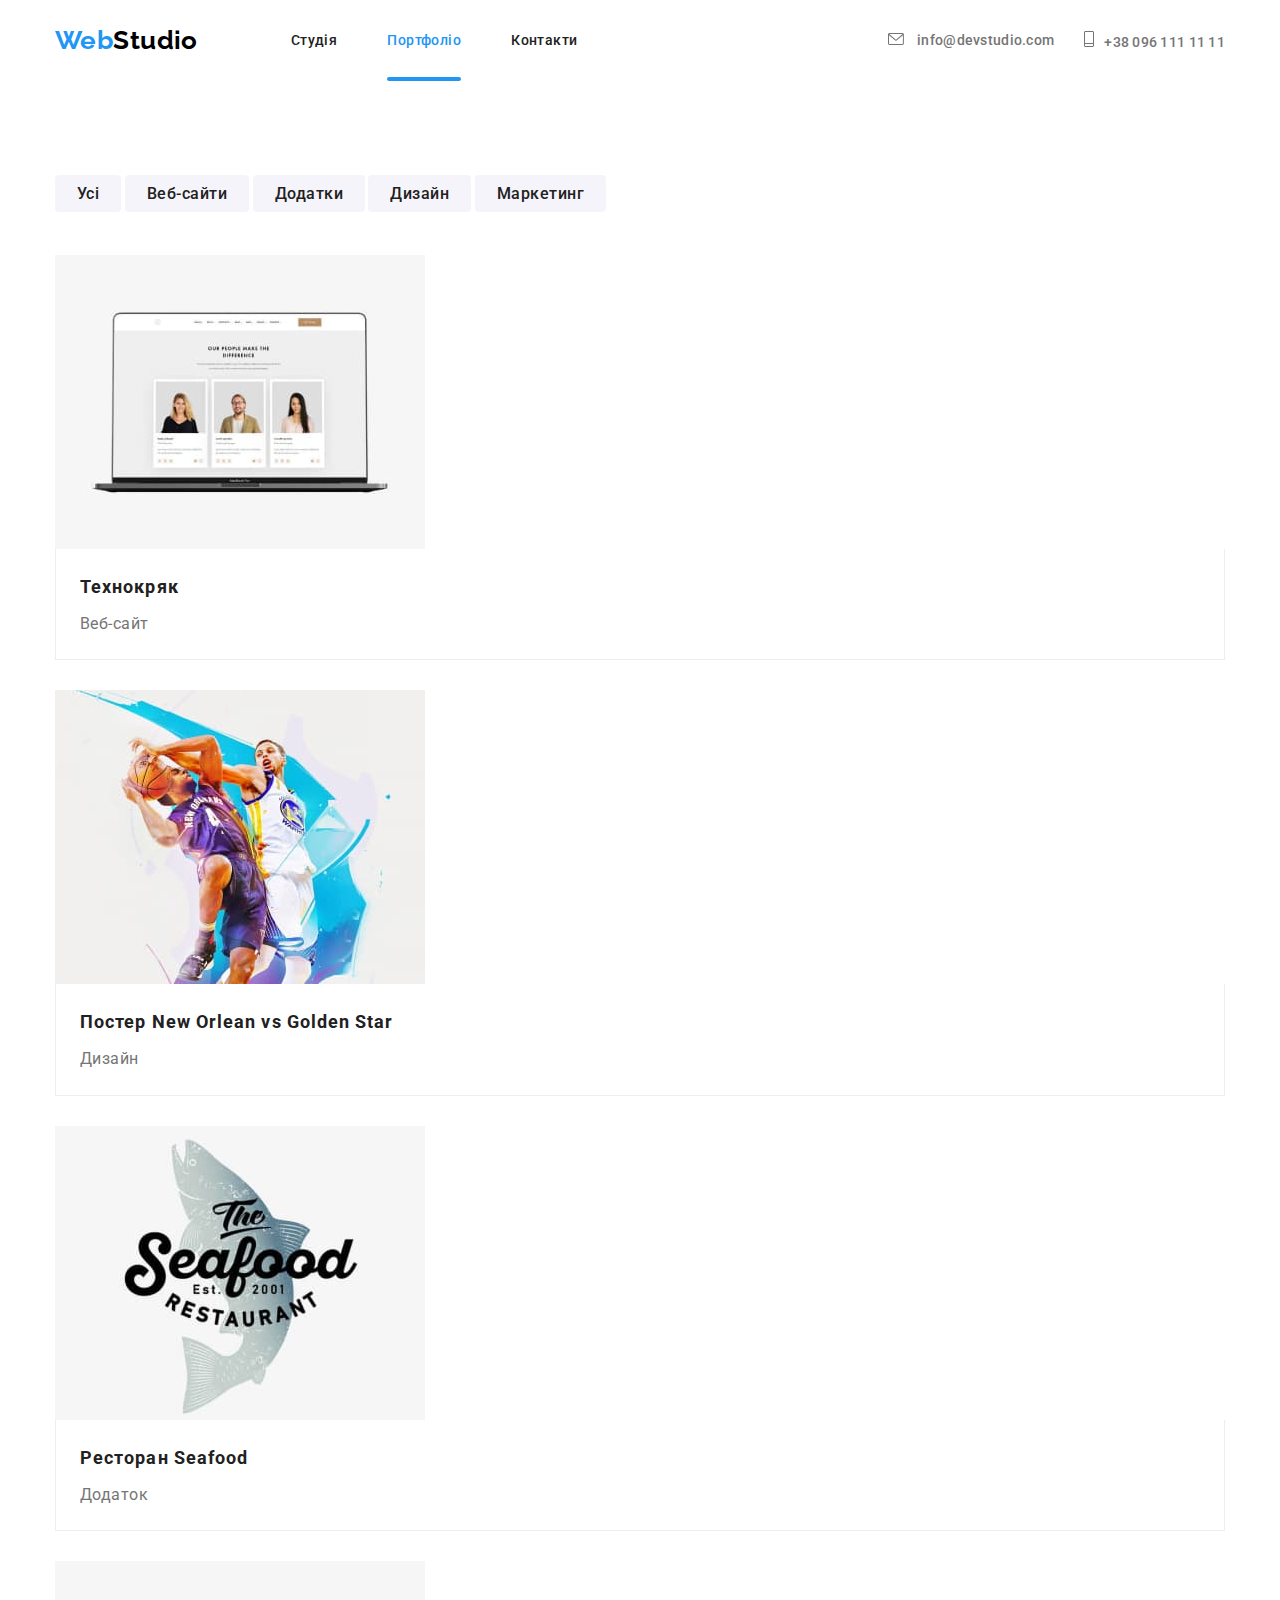
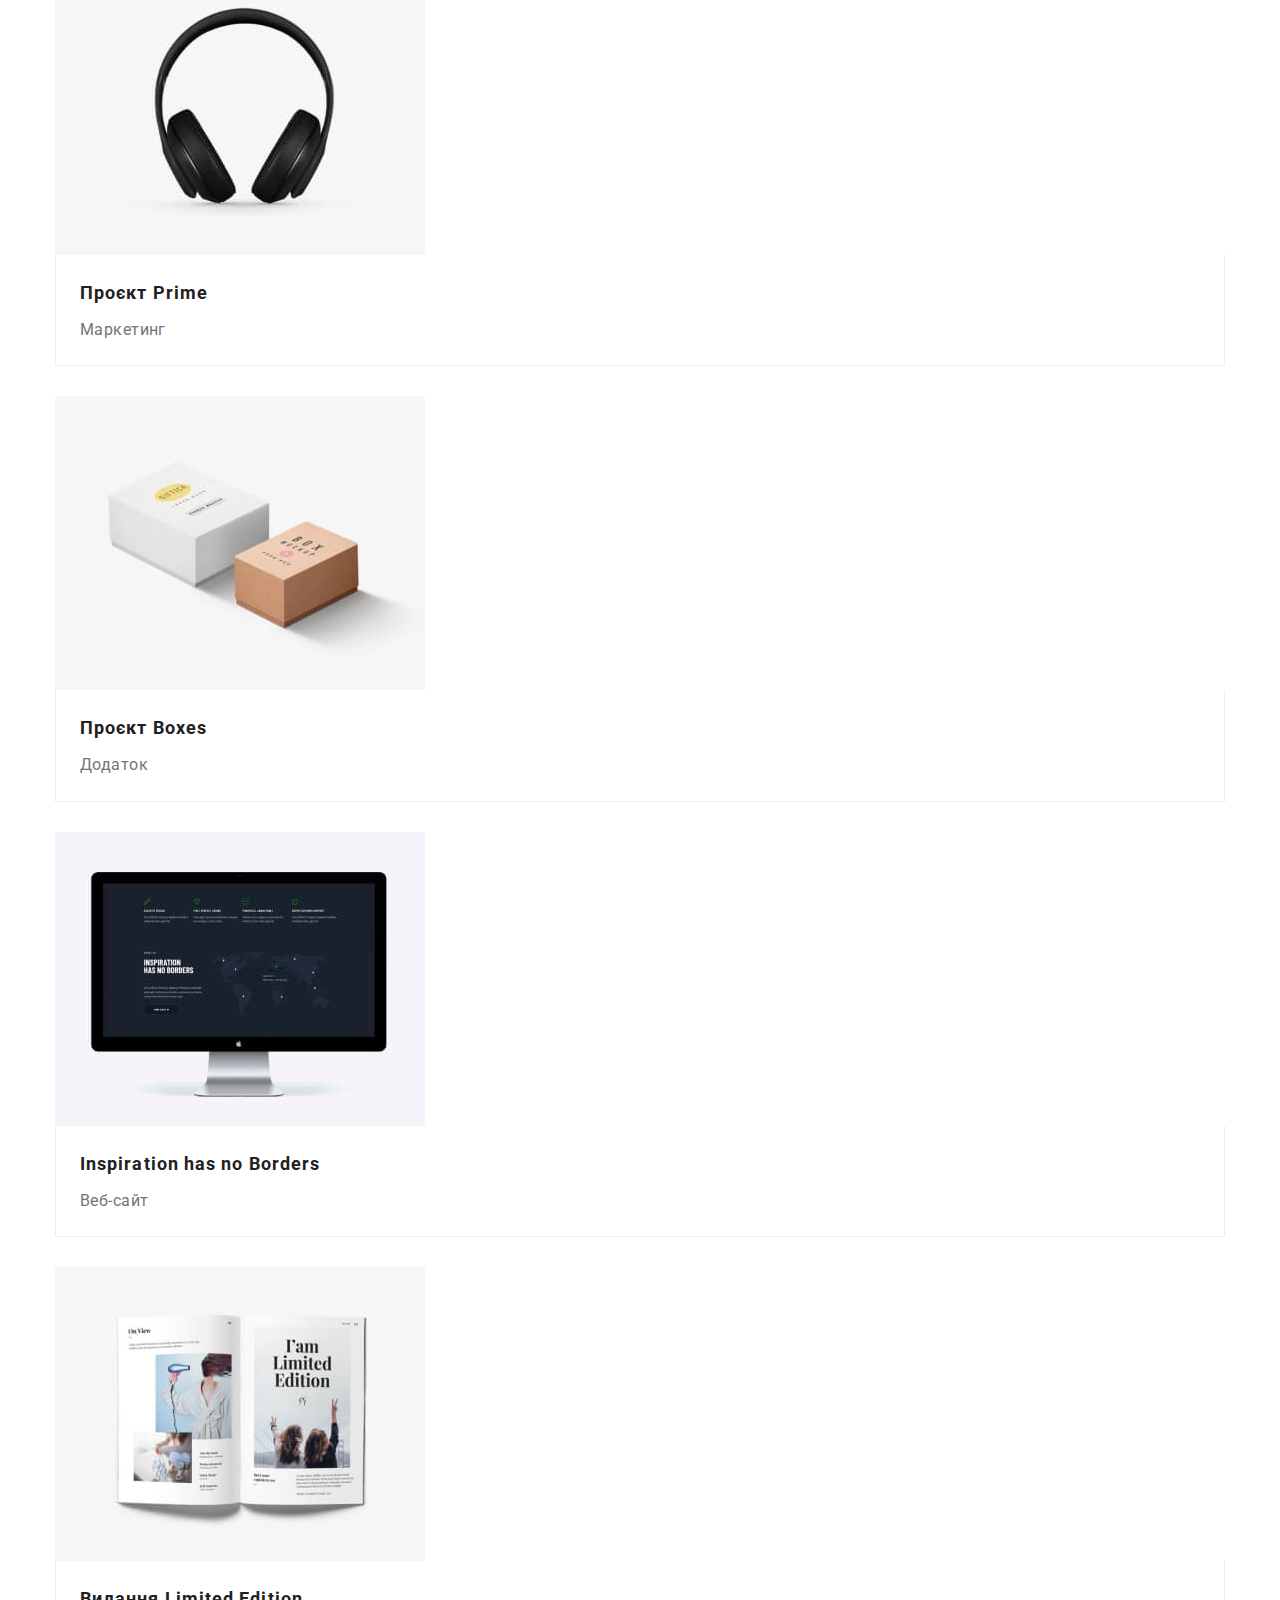
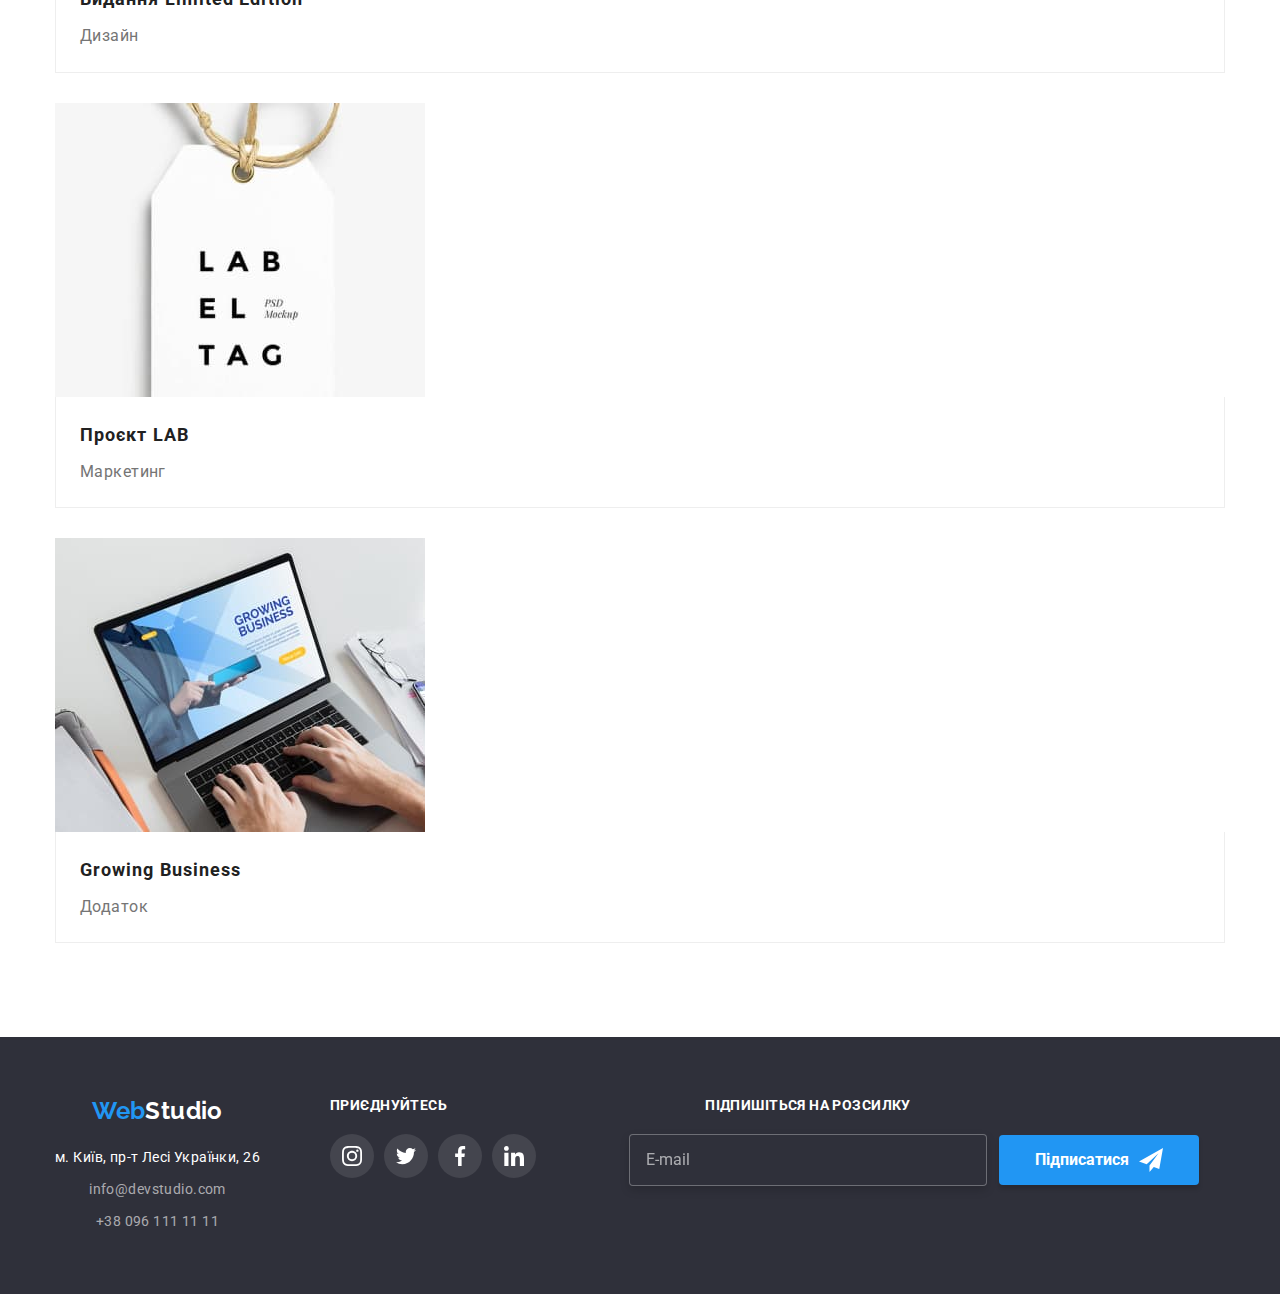
==== commit 682d4350: "адаптивна верстка" ====
--- a/portfolio.html
+++ b/portfolio.html
@@ -1,16 +1,21 @@
 <!DOCTYPE html>
 <html lang="uk">
   <head>
-    <meta charset="UTF-8">
-    <meta http-equiv="X-UA-Compatible" content="IE=edge">
-    <meta name="viewport" content="width=device-width, initial-scale=1.0">
+    <meta charset="UTF-8" />
+    <meta http-equiv="X-UA-Compatible" content="IE=edge" />
+    <meta name="viewport" content="width=device-width, initial-scale=1.0" />
     <title>Портфоліо</title>
-    <link rel="preconnect" href="https://fonts.googleapis.com">
-    <link rel="preconnect" href="https://fonts.gstatic.com" crossorigin>
-    <link href="https://fonts.googleapis.com/css2?family=Raleway:wght@700&family=Roboto:wght@400;500;700;900&display=swap"
-      rel="stylesheet">
-      <link rel="stylesheet" href="https://cdnjs.cloudflare.com/ajax/libs/modern-normalize/1.1.0/modern-normalize.min.css">
-    <link rel="stylesheet" href="./css/main.min.css">
+    <link rel="preconnect" href="https://fonts.googleapis.com" />
+    <link rel="preconnect" href="https://fonts.gstatic.com" crossorigin />
+    <link
+      href="https://fonts.googleapis.com/css2?family=Raleway:wght@700&family=Roboto:wght@400;500;700;900&display=swap"
+      rel="stylesheet"
+    />
+    <link
+      rel="stylesheet"
+      href="https://cdnjs.cloudflare.com/ajax/libs/modern-normalize/1.1.0/modern-normalize.min.css"
+    />
+    <link rel="stylesheet" href="./css/main.min.css" />
   </head>
   <body class="body">
     <header class="header">
@@ -18,7 +23,7 @@
         <a href="./index.html" class="logo logo--header" lang="en"
           ><span class="logo__web">Web</span>Studio</a
         >
-        <nav clamenu-navss="main-nav">
+        <nav class="navigation">
           <button
             type="button"
             class="menu-button is-open"
@@ -42,74 +47,151 @@
               ></use>
             </svg>
           </button>
-          <ul class="menu" id="menu-nav" data-menu>
-            <li class="menu__item">
-              <a href="./index.html" class="menu__link menu__link--current"
-                >Студія</a
-              >
-            </li>
-            <li class="menu__item">
-              <a href="./portfolio.html" class="menu__link">Портфоліо</a>
-            </li>
-            <li class="menu__item">
-              <a href="" class="menu__link">Контакти</a>
-            </li>
-          </ul>
+          <div class="menu" id="menu-nav" data-menu>
+            <div>
+              <ul class="main-nav">
+                <li class="menu__item">
+                  <a href="./index.html" class="menu__link">Студія</a>
+                </li>
+                <li class="menu__item">
+                  <a
+                    href="./portfolio.html"
+                    class="menu__link menu__link--current"
+                    >Портфоліо</a
+                  >
+                </li>
+                <li class="menu__item">
+                  <a href="" class="menu__link">Контакти</a>
+                </li>
+              </ul>
+            </div>
+
+            <div class="contact">
+              <ul class="contact-header">
+                <li class="contact-header__item">
+                  <a
+                    href="mailto:info@devstudio.com"
+                    class="contact-header__link contact-header__link--mail"
+                  >
+                    <svg
+                      class="contact-header__icon contact-header__icon--mail"
+                    >
+                      <use href="./images/icons.svg#icon-mail"></use>
+                    </svg>
+                    info@devstudio.com</a
+                  >
+                </li>
+                <li class="contact-header__item">
+                  <a
+                    href="tel:+380961111111"
+                    class="contact-header__link contact-header__link--phone"
+                  >
+                    <svg class="contact-header__icon contact-header__icon--tel">
+                      <use href="./images/icons.svg#icon-tel"></use></svg>+38 096 111 11 11</a
+                  >
+                </li>
+              </ul>
+            </div>
+            <div class="social-header">
+              <ul class="social-header__list">
+                <li class="social-header__item">
+                  <a
+                    href="https://www.instagram.com/"
+                    target="_blank"
+                    rel="noreferrer noopener"
+                    class="social-header__link"
+                    >instagram
+                  </a>
+                </li>
+                <li class="social-header__item">
+                  <a
+                    href="https://twitter.com/?lang=ru"
+                    target="_blank"
+                    rel="noreferrer noopener"
+                    class="social-header__link"
+                    >twitter
+                  </a>
+                </li>
+                <li class="social-header__item">
+                  <a
+                    href="https://uk-ua.facebook.com/"
+                    target="_blank"
+                    rel="noreferrer noopener"
+                    class="social-header__link"
+                    >facebook
+                  </a>
+                </li>
+                <li class="social-header__item">
+                  <a
+                    href="https://ua.linkedin.com/"
+                    target="_blank"
+                    rel="noreferrer noopener"
+                    class="social-header__link"
+                    >linkedin
+                  </a>
+                </li>
+              </ul>
+            </div>
+          </div>
         </nav>
-        <ul class="contact-header">
-          <li class="contact-header__item">
-            <a href="mailto:info@devstudio.com" class="contact-header__link">
-              <svg class="contact-header__icon contact-header__icon--mail">
-                <use href="./images/icons.svg#icon-mail"></use>
-              </svg>
-              info@devstudio.com</a
-            >
-          </li>
-          <li class="contact-header__item">
-            <a href="tel:+380961111111" class="contact-header__link">
-              <svg class="contact-header__icon contact-header__icon--tel">
-                <use href="./images/icons.svg#icon-tel"></use></svg>+38 096 111 11 11</a
-            >
-          </li>
-        </ul>
       </div>
     </header>
     <main>
       <section class="section">
-      <h1 class="section__title section__title--none">список карток</h1>
-      <div class="container">
-        <ul class="filtrs">
-          <li class="filtrs__item"><button type="button" class="filtrs__button">Усі</button></li>
-          <li class="filtrs__item"><button type="button" class="filtrs__button">Веб-сайти</button></li>
-          <li class="filtrs__item"><button type="button" class="filtrs__button">Додатки</button></li>
-          <li class="filtrs__item"><button type="button" class="filtrs__button">Дизайн</button></li>
-          <li class="filtrs__item"><button type="button" class="filtrs__button">Маркетинг</button></li>
-        </ul>
-      </div>
+        <h1 class="section__title section__title--none">список карток</h1>
+        <div class="container">
+          <ul class="filtrs">
+            <li class="filtrs__item">
+              <button type="button" class="filtrs__button">Усі</button>
+            </li>
+            <li class="filtrs__item">
+              <button type="button" class="filtrs__button">Веб-сайти</button>
+            </li>
+            <li class="filtrs__item">
+              <button type="button" class="filtrs__button">Додатки</button>
+            </li>
+            <li class="filtrs__item">
+              <button type="button" class="filtrs__button">Дизайн</button>
+            </li>
+            <li class="filtrs__item">
+              <button type="button" class="filtrs__button">Маркетинг</button>
+            </li>
+          </ul>
+        </div>
         <div class="container">
           <ul class="list-filters">
             <li class="list-filters__item">
               <a href="" class="list-filters__link">
-                  <div class="list-filters__image">
-                    <img src="./images/krayk.jpg" alt="Технокряк" width="370">
-                  <div class="card-overlay">
-                    <p class="card-overlay__hover">Ресурс пропонує комплексні пропозиції з різним рівнем функціоналу та сервісів. Все це дозволить відвідувачу отримати вичерпні відомості про компанію чи приватну особу.</p>
-                  </div>
-                  </div>
+                <div class="list-filters__image">
+                  <img src="./images/krayk.jpg" alt="Технокряк" width="370" />
+                  <div class="card-overlay">
+                    <p class="card-overlay__hover">
+                      Ресурс пропонує комплексні пропозиції з різним рівнем
+                      функціоналу та сервісів. Все це дозволить відвідувачу
+                      отримати вичерпні відомості про компанію чи приватну
+                      особу.
+                    </p>
+                  </div>
+                </div>
                 <div class="cards">
                   <h2 class="cards__name">Технокряк</h2>
-                <p class="cards__type">Веб-сайт</p>
-                </div>
-              </a>
-            </li>
-            <li class="list-filters__item">
-              <a href="" class="list-filters__link">
-                <div class="list-filters__image">
-                <img src="./images/poster.jpg" alt="Постер" width="370">
-                <div class="card-overlay">
-                <p class="card-overlay__hover">Ресурс пропонує комплексні пропозиції з різним рівнем функціоналу та сервісів. Все це дозволить відвідувачу отримати вичерпні відомості про компанію чи приватну особу.</p>
-              </div>
-            </div>
+                  <p class="cards__type">Веб-сайт</p>
+                </div>
+              </a>
+            </li>
+            <li class="list-filters__item">
+              <a href="" class="list-filters__link">
+                <div class="list-filters__image">
+                  <img src="./images/poster.jpg" alt="Постер" width="370" />
+                  <div class="card-overlay">
+                    <p class="card-overlay__hover">
+                      Ресурс пропонує комплексні пропозиції з різним рівнем
+                      функціоналу та сервісів. Все це дозволить відвідувачу
+                      отримати вичерпні відомості про компанію чи приватну
+                      особу.
+                    </p>
+                  </div>
+                </div>
                 <div class="cards">
                   <h2 class="cards__name">
                     Постер <span lang="en">New Orlean vs Golden Star</span>
@@ -121,11 +203,16 @@
             <li class="list-filters__item">
               <a href="" class="list-filters__link">
                 <div class="list-filters__image">
-                <img src="./images/seafoot.jpg" alt="ресторан" width="370">
-                <div class="card-overlay">
-                <p class="card-overlay__hover">Ресурс пропонує комплексні пропозиції з різним рівнем функціоналу та сервісів. Все це дозволить відвідувачу отримати вичерпні відомості про компанію чи приватну особу.</p>
-              </div>
-            </div>
+                  <img src="./images/seafoot.jpg" alt="ресторан" width="370" />
+                  <div class="card-overlay">
+                    <p class="card-overlay__hover">
+                      Ресурс пропонує комплексні пропозиції з різним рівнем
+                      функціоналу та сервісів. Все це дозволить відвідувачу
+                      отримати вичерпні відомості про компанію чи приватну
+                      особу.
+                    </p>
+                  </div>
+                </div>
                 <div class="cards">
                   <h2 class="cards__name">
                     Ресторан <span lang="en">Seafood</span>
@@ -137,39 +224,62 @@
             <li class="list-filters__item">
               <a href="" class="list-filters__link">
                 <div class="list-filters__image">
-                <img src="./images/prime.jpg" alt="проєкти" width="370">
-                <div class="card-overlay">
-                <p class="card-overlay__hover">Ресурс пропонує комплексні пропозиції з різним рівнем функціоналу та сервісів. Все це дозволить відвідувачу отримати вичерпні відомості про компанію чи приватну особу.</p>
-              </div>
-            </div>
-                <div class="cards">
-                  <h2 class="cards__name">Проєкт <span lang="en">Prime</span></h2>
-                <p class="cards__type">Маркетинг</p>
-                </div>
-              </a>
-            </li>
-            <li class="list-filters__item">
-              <a href="" class="list-filters__link">
-                <div class="list-filters__image">
-                <img src="./images/boxes.jpg" alt="додатки" width="370">
-                <div class="card-overlay">
-                <p class="card-overlay__hover">Ресурс пропонує комплексні пропозиції з різним рівнем функціоналу та сервісів. Все це дозволить відвідувачу отримати вичерпні відомості про компанію чи приватну особу.</p>
-              </div>
-            </div>
-                <div class="cards">
-                  <h2 class="cards__name">Проєкт <span lang="en">Boxes</span></h2>
-                <p class="cards__type">Додаток</p>
-                </div>
-              </a>
-            </li>
-            <li class="list-filters__item">
-              <a href="" class="list-filters__link">
-                <div class="list-filters__image">
-                <img src="./images/inspiration.jpg" alt="веб-сайти" width="370">
-                <div class="card-overlay">
-                <p class="card-overlay__hover">Ресурс пропонує комплексні пропозиції з різним рівнем функціоналу та сервісів. Все це дозволить відвідувачу отримати вичерпні відомості про компанію чи приватну особу.</p>
-              </div>
-            </div>
+                  <img src="./images/prime.jpg" alt="проєкти" width="370" />
+                  <div class="card-overlay">
+                    <p class="card-overlay__hover">
+                      Ресурс пропонує комплексні пропозиції з різним рівнем
+                      функціоналу та сервісів. Все це дозволить відвідувачу
+                      отримати вичерпні відомості про компанію чи приватну
+                      особу.
+                    </p>
+                  </div>
+                </div>
+                <div class="cards">
+                  <h2 class="cards__name">
+                    Проєкт <span lang="en">Prime</span>
+                  </h2>
+                  <p class="cards__type">Маркетинг</p>
+                </div>
+              </a>
+            </li>
+            <li class="list-filters__item">
+              <a href="" class="list-filters__link">
+                <div class="list-filters__image">
+                  <img src="./images/boxes.jpg" alt="додатки" width="370" />
+                  <div class="card-overlay">
+                    <p class="card-overlay__hover">
+                      Ресурс пропонує комплексні пропозиції з різним рівнем
+                      функціоналу та сервісів. Все це дозволить відвідувачу
+                      отримати вичерпні відомості про компанію чи приватну
+                      особу.
+                    </p>
+                  </div>
+                </div>
+                <div class="cards">
+                  <h2 class="cards__name">
+                    Проєкт <span lang="en">Boxes</span>
+                  </h2>
+                  <p class="cards__type">Додаток</p>
+                </div>
+              </a>
+            </li>
+            <li class="list-filters__item">
+              <a href="" class="list-filters__link">
+                <div class="list-filters__image">
+                  <img
+                    src="./images/inspiration.jpg"
+                    alt="веб-сайти"
+                    width="370"
+                  />
+                  <div class="card-overlay">
+                    <p class="card-overlay__hover">
+                      Ресурс пропонує комплексні пропозиції з різним рівнем
+                      функціоналу та сервісів. Все це дозволить відвідувачу
+                      отримати вичерпні відомості про компанію чи приватну
+                      особу.
+                    </p>
+                  </div>
+                </div>
                 <div class="cards">
                   <h2 class="cards__name">
                     <span lang="en">Inspiration has no Borders</span>
@@ -181,11 +291,16 @@
             <li class="list-filters__item">
               <a href="" class="list-filters__link">
                 <div class="list-filters__image">
-                <img src="./images/limited.jpg" alt="видання" width="370">
-                <div class="card-overlay">
-                <p class="card-overlay__hover">Ресурс пропонує комплексні пропозиції з різним рівнем функціоналу та сервісів. Все це дозволить відвідувачу отримати вичерпні відомості про компанію чи приватну особу.</p>
-              </div>
-            </div>
+                  <img src="./images/limited.jpg" alt="видання" width="370" />
+                  <div class="card-overlay">
+                    <p class="card-overlay__hover">
+                      Ресурс пропонує комплексні пропозиції з різним рівнем
+                      функціоналу та сервісів. Все це дозволить відвідувачу
+                      отримати вичерпні відомості про компанію чи приватну
+                      особу.
+                    </p>
+                  </div>
+                </div>
                 <div class="cards">
                   <h2 class="cards__name">
                     Видання <span lang="en">Limited Edition</span>
@@ -197,25 +312,35 @@
             <li class="list-filters__item">
               <a href="" class="list-filters__link">
                 <div class="list-filters__image">
-                <img src="./images/lab.jpg" alt="маркетинг" width="370">
-                <div class="card-overlay">
-                <p class="card-overlay__hover">Ресурс пропонує комплексні пропозиції з різним рівнем функціоналу та сервісів. Все це дозволить відвідувачу отримати вичерпні відомості про компанію чи приватну особу.</p>
-              </div>
-            </div>
+                  <img src="./images/lab.jpg" alt="маркетинг" width="370" />
+                  <div class="card-overlay">
+                    <p class="card-overlay__hover">
+                      Ресурс пропонує комплексні пропозиції з різним рівнем
+                      функціоналу та сервісів. Все це дозволить відвідувачу
+                      отримати вичерпні відомості про компанію чи приватну
+                      особу.
+                    </p>
+                  </div>
+                </div>
                 <div class="cards">
                   <h2 class="cards__name">Проєкт <span lang="en">LAB</span></h2>
-                <p class="cards__type">Маркетинг</p>
-                </div>
-              </a>
-            </li>
-            <li class="list-filters__item">
-              <a href="" class="list-filters__link">
-                <div class="list-filters__image">
-                <img src="./images/growing.jpg" alt="додаток" width="370">
-                <div class="card-overlay">
-                <p class="card-overlay__hover">Ресурс пропонує комплексні пропозиції з різним рівнем функціоналу та сервісів. Все це дозволить відвідувачу отримати вичерпні відомості про компанію чи приватну особу.</p>
-              </div>
-            </div>
+                  <p class="cards__type">Маркетинг</p>
+                </div>
+              </a>
+            </li>
+            <li class="list-filters__item">
+              <a href="" class="list-filters__link">
+                <div class="list-filters__image">
+                  <img src="./images/growing.jpg" alt="додаток" width="370" />
+                  <div class="card-overlay">
+                    <p class="card-overlay__hover">
+                      Ресурс пропонує комплексні пропозиції з різним рівнем
+                      функціоналу та сервісів. Все це дозволить відвідувачу
+                      отримати вичерпні відомості про компанію чи приватну
+                      особу.
+                    </p>
+                  </div>
+                </div>
                 <div class="cards">
                   <h2 class="cards__name">
                     <span lang="en">Growing Business</span>
@@ -223,7 +348,7 @@
                   <p class="cards__type">Додаток</p>
                 </div>
               </a>
-            </li>            
+            </li>
           </ul>
         </div>
       </section>
@@ -344,4 +469,4 @@
     <script src="./js/modal.js"></script>
     <script src="./js/request-form.js"></script>
   </body>
-</html>+</html>
--- a/css/main.min.css
+++ b/css/main.min.css
@@ -1 +1 @@
-a{text-decoration:none}h1,h2,h3,h4,h5,h6{margin:0}img{display:block;max-width:100%;height:auto}.section__title--none{position:absolute;width:1px;height:1px;margin:-1px;border:0;padding:0;clip:rect(0 0 0 0);overflow:hidden}ul{margin:0;padding:0;list-style:none}.body{font-family:"Roboto",sans-serif;font-size:14px;line-height:1.2;letter-spacing:.03em;color:#757575;background-color:#fff}.body.modal-open{overflow:hidden}.container{padding:0 15px;margin-left:auto;margin-right:auto}.container--header{display:-webkit-box;display:-ms-flexbox;display:flex;-webkit-box-pack:justify;-ms-flex-pack:justify;justify-content:space-between;-webkit-box-align:center;-ms-flex-align:center;align-items:center;min-height:60px}@media screen and (min-width: 480px){.container{width:480px}}@media screen and (min-width: 768px){.container{width:768px;min-height:80px}}@media screen and (min-width: 1200px){.container{width:1200px}.container--footer{display:-webkit-box;display:-ms-flexbox;display:flex}}.mobile-menu__container{position:relative;padding-top:48px;padding-right:0;padding-bottom:48px;padding-left:40px}.header{position:relative}.logo{font-family:"Raleway",sans-serif;font-weight:700;font-size:24px}.logo--header{display:block;color:#000}@media screen and (min-width: 768px){.logo--header{margin-right:88px}}@media screen and (min-width: 1200px){.logo--header{margin-right:93px;font-size:26px}}.logo--footer{display:inline-block;margin-bottom:20px;width:100%;text-align:center;color:#fff}.logo__web{color:#2196f3}.backdrop{position:fixed;top:0;left:0;z-index:5;width:100%;height:100%;opacity:1;background-color:rgba(0,0,0,.2);-webkit-transition:opacity 250ms cubic-bezier(0.4, 0, 0.2, 1);transition:opacity 250ms cubic-bezier(0.4, 0, 0.2, 1);padding:93px 15px;overflow-y:scroll}.backdrop.is-hidden{opacity:0;pointer-events:none}.backdrop.is-hidden .modal{-webkit-transform:translate(-50%, -50%) scale(0);transform:translate(-50%, -50%) scale(0)}.modal{position:relative;padding:40px;min-height:609px;-webkit-box-shadow:0px 1px 3px rgba(0,0,0,.12),0px 1px 1px rgba(0,0,0,.14),0px 2px 1px rgba(0,0,0,.2);box-shadow:0px 1px 3px rgba(0,0,0,.12),0px 1px 1px rgba(0,0,0,.14),0px 2px 1px rgba(0,0,0,.2);border-radius:4px;background-color:#fff}@media screen and (min-width: 480px){.modal{max-width:450px;position:absolute;top:50%;left:50%;-webkit-transform:translate(-50%, -50%) scale(1);transform:translate(-50%, -50%) scale(1);-webkit-transition:-webkit-transform 250ms cubic-bezier(0.4, 0, 0.2, 1);transition:-webkit-transform 250ms cubic-bezier(0.4, 0, 0.2, 1);transition:transform 250ms cubic-bezier(0.4, 0, 0.2, 1);transition:transform 250ms cubic-bezier(0.4, 0, 0.2, 1), -webkit-transform 250ms cubic-bezier(0.4, 0, 0.2, 1)}}@media screen and (min-width: 1200px){.modal{width:528px;min-height:581px}}.modal__close{position:absolute;display:-webkit-box;display:-ms-flexbox;display:flex;-webkit-box-pack:center;-ms-flex-pack:center;justify-content:center;-webkit-box-align:center;-ms-flex-align:center;align-items:center;right:8px;top:8px;padding:0;width:30px;height:30px;cursor:pointer;border:1px solid rgba(0,0,0,.1);border-radius:50%;background-color:#fff}@media screen and (min-width: 1200px){.modal__close{left:490px}}.modal__close-icon{width:18px;height:18px;fill:#000;-webkit-transition:fill 250ms cubic-bezier(0.4, 0, 0.2, 1);transition:fill 250ms cubic-bezier(0.4, 0, 0.2, 1)}.modal__close:hover .modal__close-icon{fill:#2196f3}@media screen and (min-width: 768px){.contact-header{display:-webkit-box;display:-ms-flexbox;display:flex;-webkit-box-orient:vertical;-webkit-box-direction:normal;-ms-flex-direction:column;flex-direction:column;-webkit-box-pack:center;-ms-flex-pack:center;justify-content:center;margin-left:auto}.contact-header :not(:last-child){margin-bottom:10px}}@media screen and (min-width: 1200px){.contact-header{-webkit-box-orient:horizontal;-webkit-box-direction:normal;-ms-flex-direction:row;flex-direction:row;-webkit-box-align:center;-ms-flex-align:center;align-items:center}}@media screen and (min-width: 768px){.contact-header__item{min-height:14px}}@media screen and (min-width: 1200px){.contact-header__item{min-height:16px}.contact-header__item:not(:last-child){margin-right:30px;margin-bottom:0}}.contact-header__icon{fill:currentColor;-webkit-transition:fill 250ms cubic-bezier(0.4, 0, 0.2, 1);transition:fill 250ms cubic-bezier(0.4, 0, 0.2, 1)}@media screen and (max-width: 767px){.contact-header__icon{display:none}}@media screen and (min-width: 768px){.contact-header__icon{margin-right:8px}.contact-header__icon--mail{width:14px;height:10px}.contact-header__icon--tel{width:10px;height:14px}}@media screen and (min-width: 1200px){.contact-header__icon{margin-right:10px}.contact-header__icon--mail{width:16px;height:12px}.contact-header__icon--tel{width:10px;height:16px}}.contact-header__icon:hover,.contact-header__icon:focus{fill:#2196f3}.contact-header__link{width:100%;font-weight:500;color:currentColor;-webkit-transition:color 250ms cubic-bezier(0.4, 0, 0.2, 1);transition:color 250ms cubic-bezier(0.4, 0, 0.2, 1)}.contact-header__link:hover,.contact-header__link:focus{color:#2196f3}.menu-button__svg{z-index:2}.menu-button{display:-webkit-inline-box;display:-ms-inline-flexbox;display:inline-flex;margin:0;padding:0;border:none;line-height:0;background-color:#fff;cursor:pointer}@media screen and (min-width: 768px){.menu-button{display:none}}.menu-button:hover .menu-button__svg{fill:#2196f3}.menu-button .icon-cross{display:none}.menu-button.is-open .icon-cross{display:block}.menu-button.is-open .icon-menu{display:none}.mobile-menu{position:absolute;top:0;left:0;width:100%;height:100%;overflow:auto;background-color:#fff;-webkit-box-shadow:0px 4px 8px rgba(0,0,0,.04),0px 2px 4px rgba(0,0,0,.08),0px 1px 3px rgba(0,0,0,.16);box-shadow:0px 4px 8px rgba(0,0,0,.04),0px 2px 4px rgba(0,0,0,.08),0px 1px 3px rgba(0,0,0,.16)}.mobile-menu__close-btn{background-color:rgba(0,0,0,0);border:none;padding:0;line-height:0;position:absolute;top:10px;right:15px;cursor:pointer}.mobile-menu__close-icon{fill:#000;-webkit-transition:fill 250ms cubic-bezier(0.4, 0, 0.2, 1);transition:fill 250ms cubic-bezier(0.4, 0, 0.2, 1)}.mobile-menu__close-btn:hover .mobile-menu__close-icon,.mobile-menu__close-btn:focus .mobile-menu__close-icon{fill:#2196f3}.menu-button.is-open .menu{display:none}@media screen and (max-width: 767px){.menu{display:none}}.menu.is-open{display:block;width:100%;height:100vh;position:absolute;top:0;left:0;padding-left:40px;padding-top:48px;background-color:#fff}@media screen and (min-width: 768px){.menu{display:-webkit-box;display:-ms-flexbox;display:flex}}@media screen and (max-width: 767px){.menu__item:not(:last-child){margin-bottom:32px}}.menu__link{-webkit-transition:color 250ms cubic-bezier(0.4, 0, 0.2, 1);transition:color 250ms cubic-bezier(0.4, 0, 0.2, 1)}@media screen and (max-width: 767px){.menu__link{font-weight:500;font-size:40px;line-height:1.2;color:#212121}}@media screen and (min-width: 768px){.menu__link{position:relative;display:block;padding-top:32px;padding-bottom:32px;font-weight:500;color:#212121}.menu__link--current::after{content:"";position:absolute;left:0;bottom:0;display:inline-block;width:100%;height:4px;border-radius:2px;background-color:#2196f3}}.menu__link:hover,.menu__link:focus{color:#2196f3}.menu__link--current{color:#2196f3}@media screen and (min-width: 768px){.menu__item+.menu__item{margin-left:50px}}.nav-mobile{display:block}.nav-mobile__list:not(:last-child){margin-bottom:32px}.nav-mobile__link{font-weight:500;font-size:40px;line-height:1.2;letter-spacing:.02em;color:#212121}.hero{display:-webkit-box;display:-ms-flexbox;display:flex;margin-left:auto;margin-right:auto;padding-top:118px;padding-bottom:118px;min-height:400px;background-color:#c4c4c4;background-image:-webkit-gradient(linear, left top, right top, from(rgba(47, 48, 58, 0.4)), to(rgba(47, 48, 58, 0.4))),url(../images/header-mobile.jpg);background-image:linear-gradient(to right, rgba(47, 48, 58, 0.4), rgba(47, 48, 58, 0.4)),url(../images/header-mobile.jpg);background-size:cover}@media screen and (min-width: 768px){.hero{background-image:-webkit-gradient(linear, left top, right top, from(rgba(47, 48, 58, 0.4)), to(rgba(47, 48, 58, 0.4))),url(../images/header-tablet.jpg);background-image:linear-gradient(to right, rgba(47, 48, 58, 0.4), rgba(47, 48, 58, 0.4)),url(../images/header-tablet.jpg)}}@media screen and (min-width: 1200px){.hero{width:1600px;padding-top:200px;padding-bottom:200px;min-height:600px;background-image:-webkit-gradient(linear, left top, right top, from(rgba(47, 48, 58, 0.4)), to(rgba(47, 48, 58, 0.4))),url(../images/fon-hero.jpg);background-image:linear-gradient(to right, rgba(47, 48, 58, 0.4), rgba(47, 48, 58, 0.4)),url(../images/fon-hero.jpg)}}.hero__title{margin-left:auto;margin-right:auto;font-weight:900;color:#fff;text-align:center;text-transform:uppercase;letter-spacing:.06em}@media screen and (min-width: 480px){.hero__title{width:360px;font-size:26px;line-height:1.6}}@media screen and (min-width: 1200px){.hero__title{width:696px;font-size:44px;line-height:1.4}}.hero__button{display:block;min-width:216px;height:50px;margin-top:30px;margin-left:auto;margin-right:auto;padding:0;border-radius:4px;border:none;cursor:pointer;font-weight:700;font-size:16px;line-height:1.9;letter-spacing:.06em;text-align:center;color:#fff;background-color:#2196f3}.hero__button:hover,.hero__button:focus{width:216px;height:50px;margin-left:auto;margin-right:auto;margin-top:30px}textarea{resize:none}.form__title{max-width:370px;margin:0;margin-bottom:12px;padding:0;text-align:center;font-weight:700;font-size:20px;line-height:1.5;color:#212121}@media screen and (min-width: 1200px){.form__title{width:448px}}.form__field{position:relative;display:-webkit-box;display:-ms-flexbox;display:flex;-webkit-box-orient:vertical;-webkit-box-direction:normal;-ms-flex-direction:column;flex-direction:column;font-size:12px;line-height:1.16;letter-spacing:.01em}.form__label{margin-bottom:4px}.input{position:relative}.input__field{width:100%;min-height:40px;margin-bottom:10px;padding:0;padding-left:42px;border-radius:4px;border:1px solid rgba(33,33,33,.2);font-size:16px;line-height:0;-webkit-transition:border 250ms cubic-bezier(0.4, 0, 0.2, 1);transition:border 250ms cubic-bezier(0.4, 0, 0.2, 1)}.input__field:hover,.input__field:focus{border-color:#2196f3}.input__icon:hover .input__field{border-color:#2196f3}.input__icon{position:absolute;top:11px;left:15px;width:18px;height:18px;fill:#212121;-webkit-transition:fill 250ms cubic-bezier(0.4, 0, 0.2, 1);transition:fill 250ms cubic-bezier(0.4, 0, 0.2, 1)}.input__icon:hover{fill:#2196f3}.input__field:hover+.input__icon,.input__field:focus+.input__icon{fill:#2196f3}.input:-moz-placeholder-shown+.input__icon{fill:#212121}.input:-ms-input-placeholder+.input__icon{fill:#212121}.input:placeholder-shown+.input__icon{fill:#212121}.input:not(:-moz-placeholder-shown)+.input__icon{fill:#2196f3}.input:not(:-ms-input-placeholder)+.input__icon{fill:#2196f3}.input:not(:placeholder-shown)+.input__icon{fill:#2196f3}.form__coment{height:120px;padding:12px 16px;border-radius:4px;border:1px solid rgba(33,33,33,.2);font-size:16px;line-height:1.17;letter-spacing:.03em;-webkit-transition:border 250ms cubic-bezier(0.4, 0, 0.2, 1);transition:border 250ms cubic-bezier(0.4, 0, 0.2, 1)}.form__coment:hover,.form__coment:focus{border-color:#2196f3}.form__coment::-webkit-input-placeholder{color:rgba(117,117,117,.5);font-size:12px;line-height:1.17;letter-spacing:.01em}.form__coment::-moz-placeholder{color:rgba(117,117,117,.5);font-size:12px;line-height:1.17;letter-spacing:.01em}.form__coment:-ms-input-placeholder{color:rgba(117,117,117,.5);font-size:12px;line-height:1.17;letter-spacing:.01em}.form__coment::-ms-input-placeholder{color:rgba(117,117,117,.5);font-size:12px;line-height:1.17;letter-spacing:.01em}.form__coment::placeholder{color:rgba(117,117,117,.5);font-size:12px;line-height:1.17;letter-spacing:.01em}.policy{position:relative;display:-webkit-box;display:-ms-flexbox;display:flex;-webkit-box-orient:horizontal;-webkit-box-direction:normal;-ms-flex-direction:row;flex-direction:row;-webkit-box-pack:center;-ms-flex-pack:center;justify-content:center;-webkit-box-align:center;-ms-flex-align:center;align-items:center;margin-left:auto;margin-right:auto;margin-top:20px;margin-bottom:30px;font-size:12px;line-height:1.2;letter-spacing:.03em}@media screen and (min-width: 1200px){.policy{width:425px;font-size:14px;line-height:1.7}}.policy__check{position:absolute;-webkit-appearance:none;-moz-appearance:none;appearance:none}.policy__icon-off{width:16px;height:15px;margin-right:9px;opacity:1}.policy__icon-on{position:absolute;width:16px;height:15px;top:50%;-webkit-transform:translateY(-50%);transform:translateY(-50%);left:9px;opacity:0}.policy__check:checked+.policy__icon-on{opacity:1}.policy__condition{text-decoration:underline;color:#2196f3}.form__button{margin-left:auto;margin-right:auto;width:200px;height:50px;border:none;border-radius:4px;font-weight:700;font-size:16px;line-height:1.9;letter-spacing:.06em;color:#fff;background-color:#2196f3}.section{margin-left:auto;margin-right:auto;padding-top:30px;padding-bottom:30px}@media screen and (min-width: 768px){.section{width:768px;padding-top:60px;padding-bottom:60px}}@media screen and (min-width: 1200px){.section{min-width:1600px;padding-top:94px;padding-bottom:94px}}.section__title{font-weight:700;font-size:28px;line-height:1.2;text-align:center;margin-top:0;margin-bottom:30px;color:#212121}@media screen and (min-width: 1200px){.section__title{font-size:36px;margin-bottom:50px}}@media screen and (min-width: 768px)and (max-width: 1199px){.pluses{display:-webkit-box;display:-ms-flexbox;display:flex;-ms-flex-wrap:wrap;flex-wrap:wrap;gap:30px}}@media screen and (min-width: 1200px){.pluses{display:-webkit-box;display:-ms-flexbox;display:flex;-webkit-box-pack:center;-ms-flex-pack:center;justify-content:center}}@media screen and (min-width: 768px)and (max-width: 1199px){.pluses__item{width:calc((100% - 30px)/2)}}@media screen and (min-width: 1200px){.pluses__item{width:270px}.pluses__item+.pluses__item{margin-left:30px}}.pluses-box{min-height:120px;margin-bottom:30px;display:-webkit-box;display:-ms-flexbox;display:flex;-webkit-box-pack:center;-ms-flex-pack:center;justify-content:center;-webkit-box-align:center;-ms-flex-align:center;align-items:center;background-color:#f5f4fa;border-radius:4px}@media screen and (max-width: 1199px){.pluses-box{margin-top:30px}}.pluses-box__icon{width:70px;height:70px}.pluses__title{width:270px;margin-top:0;margin-bottom:0;margin-left:auto;margin-right:auto;font-weight:700;font-size:14px;text-align:center;text-transform:uppercase;color:#212121}.pluses__text{margin-top:10px;margin-bottom:0;line-height:1.7}@media screen and (max-width: 1199px){.container--projects{display:none}}.projects{display:-webkit-box;display:-ms-flexbox;display:flex;-webkit-box-pack:center;-ms-flex-pack:center;justify-content:center}.projekts__employment{position:relative}.projekts__employment+.projekts__employment{margin-left:30px}.projects__image{position:relative}.projects__image::before{content:"";display:inline-block;position:absolute;width:100%;min-height:70px;bottom:0;background-color:rgba(47,48,58,.8)}.projekts__text{position:absolute;width:100%;min-height:70px;display:-webkit-box;display:-ms-flexbox;display:flex;-webkit-box-pack:center;-ms-flex-pack:center;justify-content:center;-webkit-box-align:center;-ms-flex-align:center;align-items:center;margin:0;padding:0;bottom:0;font-weight:700;color:#fff;text-transform:uppercase;text-align:center}.section--team{background-color:#f5f4fa}@media screen and (min-width: 480px){.section--team{width:480px}}@media screen and (min-width: 768px){.section--team{width:768px}}@media screen and (min-width: 768px)and (max-width: 1199px){.team{display:-webkit-box;display:-ms-flexbox;display:flex;-ms-flex-wrap:wrap;flex-wrap:wrap;gap:30px}}@media screen and (min-width: 1200px){.team{display:-webkit-box;display:-ms-flexbox;display:flex;-webkit-box-pack:center;-ms-flex-pack:center;justify-content:center}}.team__box{background-color:#fff;-webkit-box-shadow:0px 1px 3px rgba(0,0,0,.12),0px 1px 1px rgba(0,0,0,.14),0px 2px 1px rgba(0,0,0,.2);box-shadow:0px 1px 3px rgba(0,0,0,.12),0px 1px 1px rgba(0,0,0,.14),0px 2px 1px rgba(0,0,0,.2);border-radius:0px 0px 4px 4px}@media screen and (max-width: 767px)and (max-width: 1199px){.team__box:not(:last-child){margin-bottom:30px}}@media screen and (min-width: 768px){.team__box{width:calc((100% - 30px)/2)}}@media screen and (min-width: 1200px){.team__box+.team__box{margin-left:30px}}.team__list{padding-top:30px;padding-bottom:24px}@media screen and (min-width: 1200px){.team__list{padding-bottom:30px}}.team__name{margin-bottom:0;font-weight:500;font-size:16px;text-align:center;color:#212121}.team__job{margin-top:10px;margin-bottom:16px;font-weight:400;font-size:16px;text-align:center}.photo{height:460px;width:100%;-o-object-fit:cover;object-fit:cover}@media screen and (min-width: 768px){.photo{height:374px}}@media screen and (min-width: 1200px){.photo{height:260px}}.social{display:-webkit-box;display:-ms-flexbox;display:flex;-webkit-box-pack:center;-ms-flex-pack:center;justify-content:center}.social__item{width:44px;height:44px;background-color:#fff}.social__item:not(:last-child){margin-right:10px}.social__link{display:-webkit-box;display:-ms-flexbox;display:flex;width:100%;height:100%;-webkit-box-pack:center;-ms-flex-pack:center;justify-content:center;-webkit-box-align:center;-ms-flex-align:center;align-items:center;border-radius:50%;color:#afb1b8;-webkit-transition:color 250ms cubic-bezier(0.4, 0, 0.2, 1),background-color 250ms cubic-bezier(0.4, 0, 0.2, 1);transition:color 250ms cubic-bezier(0.4, 0, 0.2, 1),background-color 250ms cubic-bezier(0.4, 0, 0.2, 1)}.social__link:not(:last-child){margin-right:10px}.social__link:hover,.social__link:focus{color:#fff;background-color:#2196f3}.social__icon{width:20px;height:20px;fill:currentColor;-webkit-transition:fill 250ms cubic-bezier(0.4, 0, 0.2, 1);transition:fill 250ms cubic-bezier(0.4, 0, 0.2, 1)}.social__icon:hover,.social__icon:focus{fill:currentColor}.social-footer__join{margin-top:0;margin-bottom:20px;font-weight:700;text-transform:uppercase;color:#fff}@media screen and (max-width: 767px){.social-footer{margin-top:60px;text-align:center}}@media screen and (min-width: 1200px){.social-footer{margin-left:70px}}.social--footer{display:-webkit-box;display:-ms-flexbox;display:flex;-webkit-box-pack:center;-ms-flex-pack:center;justify-content:center}.social__item--footer{width:44px;height:44px;margin-bottom:0;border-radius:50%;background-color:rgba(255,255,255,.1)}.social__item--footer:not(:last-child){margin-right:10px}.social__icon--footer{fill:#fff}.clients{display:-webkit-box;display:-ms-flexbox;display:flex}@media screen and (max-width: 1199px){.clients{-ms-flex-wrap:wrap;flex-wrap:wrap;gap:30px}}@media screen and (max-width: 1199px)and (min-width: 1200px){.clients{-webkit-box-pack:center;-ms-flex-pack:center;justify-content:center}}.clients__list{height:92px}@media screen and (max-width: 767px){.clients__list{-ms-flex-preferred-size:calc((100% - 30px)/2);flex-basis:calc((100% - 30px)/2)}}@media screen and (min-width: 768px)and (max-width: 1199px){.clients__list{-ms-flex-preferred-size:calc((100% - 30px)/3);flex-basis:calc((100% - 30px)/3)}}@media screen and (min-width: 1200px){.clients__list{width:170px}.clients__list:not(:last-child){margin-right:30px}}.clients__link{width:100%;height:100%;display:-webkit-box;display:-ms-flexbox;display:flex;-webkit-box-pack:center;-ms-flex-pack:center;justify-content:center;-webkit-box-align:center;-ms-flex-align:center;align-items:center;border:1px solid #afb1b8;border-radius:4px;color:#afb1b8;-webkit-transition:color 250ms cubic-bezier(0.4, 0, 0.2, 1),border-color 250ms cubic-bezier(0.4, 0, 0.2, 1);transition:color 250ms cubic-bezier(0.4, 0, 0.2, 1),border-color 250ms cubic-bezier(0.4, 0, 0.2, 1)}.clients__link:hover,.clients__link:focus{color:#2196f3;border-color:#2196f3}.clients__icon{width:106px;height:60px;fill:currentColor;-webkit-transition:fill 250ms cubic-bezier(0.4, 0, 0.2, 1);transition:fill 250ms cubic-bezier(0.4, 0, 0.2, 1)}.clients__icon:hover,.clients__icon:focus{fill:currentColor}.footer{padding-top:60px;padding-bottom:60px;margin:0 auto;background-color:#2f303a}@media screen and (max-width: 767px){.footer{margin-top:30px}}@media screen and (min-width: 480px){.footer{width:480px}}@media screen and (min-width: 768px){.footer{width:768px}}@media screen and (min-width: 1200px){.footer{width:1600px}}@media screen and (min-width: 768px)and (max-width: 1199px){.communication{display:-webkit-box;display:-ms-flexbox;display:flex;-ms-flex-pack:distribute;justify-content:space-around;-webkit-box-align:baseline;-ms-flex-align:baseline;align-items:baseline}}@media screen and (min-width: 1200px){.communication{display:-webkit-box;display:-ms-flexbox;display:flex}}.contact-footer{text-align:center}.contact-footer__address{margin-bottom:8px}.contact-footer__link{font-style:normal;line-height:1.7;color:rgba(255,255,255,.6);-webkit-transition:color 250ms cubic-bezier(0.4, 0, 0.2, 1);transition:color 250ms cubic-bezier(0.4, 0, 0.2, 1)}.contact-footer__link--last{padding:0}.contact-footer__link:hover,.contact-footer__link:focus{color:#2196f3}.contact-footer__link--address{color:#fff}.subscription-form{margin-top:60px}@media screen and (min-width: 1200px){.subscription-form{display:-webkit-box;display:-ms-flexbox;display:flex;-webkit-box-pack:center;-ms-flex-pack:center;justify-content:center;-webkit-box-align:start;-ms-flex-align:start;align-items:flex-start;margin-top:0;margin-left:93px}}.subscribe{display:-webkit-box;display:-ms-flexbox;display:flex;-webkit-box-orient:vertical;-webkit-box-direction:normal;-ms-flex-direction:column;flex-direction:column;-webkit-box-align:center;-ms-flex-align:center;align-items:center}@media screen and (min-width: 1200px){.subscribe{margin-right:12px}}.subscribe__label{text-transform:uppercase;font-weight:700;color:#fff}.subscribe__input{margin-top:20px;min-height:50px;margin-left:auto;margin-right:auto;padding:15px 16px;font-size:16px;line-height:1.25;border:1px solid rgba(255,255,255,.3);-webkit-filter:drop-shadow(0px 4px 4px rgba(0, 0, 0, 0.15));filter:drop-shadow(0px 4px 4px rgba(0, 0, 0, 0.15));border-radius:4px;-webkit-transition:background-color 250ms cubic-bezier(0.4, 0, 0.2, 1);transition:background-color 250ms cubic-bezier(0.4, 0, 0.2, 1)}.subscribe__input::-webkit-input-placeholder{font-size:16px;line-height:1.25;color:rgba(255,255,255,.6)}.subscribe__input::-moz-placeholder{font-size:16px;line-height:1.25;color:rgba(255,255,255,.6)}.subscribe__input:-ms-input-placeholder{font-size:16px;line-height:1.25;color:rgba(255,255,255,.6)}.subscribe__input::-ms-input-placeholder{font-size:16px;line-height:1.25;color:rgba(255,255,255,.6)}.subscribe__input::placeholder{font-size:16px;line-height:1.25;color:rgba(255,255,255,.6)}.subscribe__input:-moz-placeholder-shown{background-color:#2f303a}.subscribe__input:-ms-input-placeholder{background-color:#2f303a}.subscribe__input:placeholder-shown{background-color:#2f303a}.subscribe__input:not(:-moz-placeholder-shown){background-color:#fff}.subscribe__input:not(:-ms-input-placeholder){background-color:#fff}.subscribe__input:not(:placeholder-shown){background-color:#fff}@media screen and (min-width: 480px){.subscribe__input{width:358px}}@media screen and (min-width: 768px){.subscribe__input{width:450px}}@media screen and (min-width: 1200px){.subscribe__input{width:358px}}.subscribe__button{width:200px;height:50px;margin-left:auto;margin-right:auto;display:-webkit-box;display:-ms-flexbox;display:flex;-webkit-box-pack:center;-ms-flex-pack:center;justify-content:center;-webkit-box-align:center;-ms-flex-align:center;align-items:center;border:none;background-color:#2196f3;-webkit-box-shadow:0px 4px 4px rgba(0,0,0,.15);box-shadow:0px 4px 4px rgba(0,0,0,.15);border-radius:4px;cursor:pointer;font-weight:700;font-size:16px;line-height:1.9;color:#fff}@media screen and (max-width: 1199px){.subscribe__button{margin-top:20px}}@media screen and (min-width: 1200px){.subscribe__button{margin-top:38px}}.subscribe__icon{margin-left:10px;margin-top:auto;margin-bottom:auto;width:24px;height:24px;fill:currentColor}.filtrs__item{display:inline-block}.filtrs__button{padding:6px 22px;border-radius:4px;border:none;cursor:pointer;font-family:"Roboto",sans-serif;font-weight:500;font-size:16px;line-height:1.6;letter-spacing:.03em;text-align:center;color:#212121;background-color:#f5f4fa;-webkit-transition:color 250ms cubic-bezier(0.4, 0, 0.2, 1),background-color 250ms cubic-bezier(0.4, 0, 0.2, 1),-webkit-box-shadow 250ms cubic-bezier(0.4, 0, 0.2, 1);transition:color 250ms cubic-bezier(0.4, 0, 0.2, 1),background-color 250ms cubic-bezier(0.4, 0, 0.2, 1),-webkit-box-shadow 250ms cubic-bezier(0.4, 0, 0.2, 1);transition:color 250ms cubic-bezier(0.4, 0, 0.2, 1),background-color 250ms cubic-bezier(0.4, 0, 0.2, 1),box-shadow 250ms cubic-bezier(0.4, 0, 0.2, 1);transition:color 250ms cubic-bezier(0.4, 0, 0.2, 1),background-color 250ms cubic-bezier(0.4, 0, 0.2, 1),box-shadow 250ms cubic-bezier(0.4, 0, 0.2, 1),-webkit-box-shadow 250ms cubic-bezier(0.4, 0, 0.2, 1)}.filtrs__button:hover,.filtrs__button:focus{-webkit-box-shadow:0px 3px 1px rgba(0,0,0,.1),0px 1px 2px rgba(0,0,0,.08),0px 2px 2px rgba(0,0,0,.12);box-shadow:0px 3px 1px rgba(0,0,0,.1),0px 1px 2px rgba(0,0,0,.08),0px 2px 2px rgba(0,0,0,.12);color:#fff;background-color:#2196f3}.filtrs__button:not(:last-child){margin-right:8px}.list-filters__item:not(:last-child){margin-bottom:30px}.list-filters__link{display:block;-webkit-transition:-webkit-box-shadow 250ms cubic-bezier(0.4, 0, 0.2, 1);transition:-webkit-box-shadow 250ms cubic-bezier(0.4, 0, 0.2, 1);transition:box-shadow 250ms cubic-bezier(0.4, 0, 0.2, 1);transition:box-shadow 250ms cubic-bezier(0.4, 0, 0.2, 1), -webkit-box-shadow 250ms cubic-bezier(0.4, 0, 0.2, 1)}.list-filters__link:hover,.list-filters__link:focus{-webkit-box-shadow:0px 1px 1px rgba(0,0,0,.12),0px 4px 4px rgba(0,0,0,.06),1px 4px 6px rgba(0,0,0,.16);box-shadow:0px 1px 1px rgba(0,0,0,.12),0px 4px 4px rgba(0,0,0,.06),1px 4px 6px rgba(0,0,0,.16)}.cards{padding:20px 24px;background-color:var(--header-bg-color);border-left:1px solid #eee;border-right:1px solid #eee;border-bottom:1px solid #eee}.cards__name{margin-top:0;margin-bottom:4px;font-weight:700;font-size:18px;line-height:2;letter-spacing:.06em;color:#212121}.cards__type{margin-top:0;margin-bottom:0;font-size:16px;line-height:1.9;color:#757575}.list-filters__image{position:relative;overflow:hidden}.card-overlay{position:absolute;width:100%;height:294px;top:0;left:0;background-color:rgba(33,150,243,.9);-webkit-transform:translateY(100%);transform:translateY(100%);-webkit-transition:-webkit-transform 250ms cubic-bezier(0.4, 0, 0.2, 1);transition:-webkit-transform 250ms cubic-bezier(0.4, 0, 0.2, 1);transition:transform 250ms cubic-bezier(0.4, 0, 0.2, 1);transition:transform 250ms cubic-bezier(0.4, 0, 0.2, 1), -webkit-transform 250ms cubic-bezier(0.4, 0, 0.2, 1)}.list-filters__link:hover .card-overlay,.list-filters__link:focus .card-overlay{-webkit-transform:translateY(0);transform:translateY(0)}.card-overlay__hover{margin:0;padding-top:63px;padding-left:24px;font-size:18px;line-height:1.5;color:#fff}/*# sourceMappingURL=main.min.css.map */+a{text-decoration:none}h1,h2,h3,h4,h5,h6{margin:0}img{display:block;max-width:100%;height:auto}.section__title--none{position:absolute;width:1px;height:1px;margin:-1px;border:0;padding:0;clip:rect(0 0 0 0);overflow:hidden}ul{margin:0;padding:0;list-style:none}.body{font-family:"Roboto",sans-serif;font-size:14px;line-height:1.2;letter-spacing:.03em;color:#757575;background-color:#fff}.body.modal-open{overflow:hidden}.container{padding:0 15px;margin-left:auto;margin-right:auto}.container--header{display:-webkit-box;display:-ms-flexbox;display:flex;-webkit-box-align:center;-ms-flex-align:center;align-items:center;min-height:60px}@media screen and (max-width: 767px){.container--header{-webkit-box-pack:justify;-ms-flex-pack:justify;justify-content:space-between}}@media screen and (min-width: 480px){.container{width:480px}}@media screen and (min-width: 768px){.container{width:768px;min-height:80px}}@media screen and (min-width: 1200px){.container{width:1200px}.container--footer{display:-webkit-box;display:-ms-flexbox;display:flex}}.mobile-menu__container{position:relative;padding-top:48px;padding-right:0;padding-bottom:48px;padding-left:40px}.header{position:relative}.logo{font-family:"Raleway",sans-serif;font-weight:700;font-size:24px}.logo--header{display:block;color:#000}@media screen and (min-width: 768px){.logo--header{margin-right:88px}}@media screen and (min-width: 1200px){.logo--header{margin-right:93px;font-size:26px}}.logo--footer{display:inline-block;margin-bottom:20px;width:100%;text-align:center;color:#fff}.logo__web{color:#2196f3}.backdrop{position:fixed;top:0;left:0;z-index:5;width:100%;height:100%;opacity:1;background-color:rgba(0,0,0,.2);-webkit-transition:opacity 250ms cubic-bezier(0.4, 0, 0.2, 1);transition:opacity 250ms cubic-bezier(0.4, 0, 0.2, 1);padding:93px 15px;overflow-y:scroll}.backdrop.is-hidden{opacity:0;pointer-events:none}.backdrop.is-hidden .modal{-webkit-transform:translate(-50%, -50%) scale(0);transform:translate(-50%, -50%) scale(0)}.modal{position:relative;padding:40px;min-height:609px;-webkit-box-shadow:0px 1px 3px rgba(0,0,0,.12),0px 1px 1px rgba(0,0,0,.14),0px 2px 1px rgba(0,0,0,.2);box-shadow:0px 1px 3px rgba(0,0,0,.12),0px 1px 1px rgba(0,0,0,.14),0px 2px 1px rgba(0,0,0,.2);border-radius:4px;background-color:#fff}@media screen and (min-width: 480px){.modal{max-width:450px;position:absolute;top:50%;left:50%;-webkit-transform:translate(-50%, -50%) scale(1);transform:translate(-50%, -50%) scale(1);-webkit-transition:-webkit-transform 250ms cubic-bezier(0.4, 0, 0.2, 1);transition:-webkit-transform 250ms cubic-bezier(0.4, 0, 0.2, 1);transition:transform 250ms cubic-bezier(0.4, 0, 0.2, 1);transition:transform 250ms cubic-bezier(0.4, 0, 0.2, 1), -webkit-transform 250ms cubic-bezier(0.4, 0, 0.2, 1)}}@media screen and (min-width: 1200px){.modal{width:528px;min-height:581px}}.modal__close{position:absolute;display:-webkit-box;display:-ms-flexbox;display:flex;-webkit-box-pack:center;-ms-flex-pack:center;justify-content:center;-webkit-box-align:center;-ms-flex-align:center;align-items:center;right:8px;top:8px;padding:0;width:30px;height:30px;cursor:pointer;border:1px solid rgba(0,0,0,.1);border-radius:50%;background-color:#fff}@media screen and (min-width: 1200px){.modal__close{left:490px}}.modal__close-icon{width:18px;height:18px;fill:#000;-webkit-transition:fill 250ms cubic-bezier(0.4, 0, 0.2, 1);transition:fill 250ms cubic-bezier(0.4, 0, 0.2, 1)}.modal__close:hover .modal__close-icon{fill:#2196f3}.contact{display:-webkit-box;display:-ms-flexbox;display:flex}@media screen and (max-width: 767px){.contact{margin-top:300px}}@media screen and (max-width: 767px){.contact-header{display:-webkit-box;display:-ms-flexbox;display:flex;-webkit-box-orient:vertical;-webkit-box-direction:reverse;-ms-flex-direction:column-reverse;flex-direction:column-reverse}}@media screen and (min-width: 768px){.contact-header{display:-webkit-box;display:-ms-flexbox;display:flex;-webkit-box-orient:vertical;-webkit-box-direction:normal;-ms-flex-direction:column;flex-direction:column;-webkit-box-pack:center;-ms-flex-pack:center;justify-content:center}.contact-header :not(:last-child){margin-bottom:10px}}@media screen and (min-width: 768px)and (max-width: 1199px){.contact-header{margin-left:90px}}@media screen and (min-width: 1200px){.contact-header{-webkit-box-orient:horizontal;-webkit-box-direction:normal;-ms-flex-direction:row;flex-direction:row;-webkit-box-align:center;-ms-flex-align:center;align-items:center}}@media screen and (max-width: 767px){.contact-header__item:not(:last-child){margin-top:32px}}@media screen and (min-width: 768px){.contact-header__item{min-height:14px}}@media screen and (min-width: 1200px){.contact-header__item{min-height:16px}.contact-header__item:not(:last-child){margin-right:30px;margin-bottom:0}}.contact-header__icon{fill:currentColor;-webkit-transition:fill 250ms cubic-bezier(0.4, 0, 0.2, 1);transition:fill 250ms cubic-bezier(0.4, 0, 0.2, 1)}@media screen and (max-width: 767px){.contact-header__icon{display:none}}@media screen and (min-width: 768px){.contact-header__icon{margin-right:8px}.contact-header__icon--mail{width:14px;height:10px}.contact-header__icon--tel{width:10px;height:14px}}@media screen and (min-width: 1200px){.contact-header__icon{margin-right:10px}.contact-header__icon--mail{width:16px;height:12px}.contact-header__icon--tel{width:10px;height:16px}}.contact-header__icon:hover,.contact-header__icon:focus{fill:#2196f3}.contact-header__link{width:100%;font-weight:500;color:currentColor;-webkit-transition:color 250ms cubic-bezier(0.4, 0, 0.2, 1);transition:color 250ms cubic-bezier(0.4, 0, 0.2, 1)}@media screen and (min-width: 768px){.contact-header__link{font-weight:500;font-size:12px;line-height:1.2;letter-spacing:.02em}}@media screen and (min-width: 1200px){.contact-header__link{font-size:14px}}.contact-header__link:hover,.contact-header__link:focus{color:#2196f3}@media screen and (max-width: 767px){.contact-header__link--phone{font-weight:500;font-size:34px;line-height:1.2;letter-spacing:.02em;color:#2196f3}}@media screen and (max-width: 767px){.contact-header__link--mail{font-weight:500;font-size:24px;line-height:1.2;letter-spacing:.02em;color:#757575}}.social-header{margin-top:64px}.social-header__item:not(:last-child){margin-right:20px}.social-header__link{font-weight:500;font-size:18px;line-height:1.2;letter-spacing:.02em;color:#2196f3}@media screen and (min-width: 768px){.social-header{display:none}}.social-header__list{display:-webkit-box;display:-ms-flexbox;display:flex}@media screen and (min-width: 1200px){.navigation{width:100%}}@media screen and (min-width: 768px){.main-nav{display:-webkit-box;display:-ms-flexbox;display:flex}}.menu-button__svg{z-index:2}.menu-button{display:-webkit-inline-box;display:-ms-inline-flexbox;display:inline-flex;margin:0;padding:0;border:none;line-height:0;background-color:#fff;cursor:pointer}@media screen and (min-width: 768px){.menu-button{display:none}}.menu-button:hover .menu-button__svg{fill:#2196f3}.menu-button .icon-cross{display:none}.menu-button.is-open .icon-cross{display:block}.menu-button.is-open .icon-menu{display:none}.mobile-menu{position:absolute;top:0;left:0;width:100%;height:100%;overflow:auto;background-color:#fff;-webkit-box-shadow:0px 4px 8px rgba(0,0,0,.04),0px 2px 4px rgba(0,0,0,.08),0px 1px 3px rgba(0,0,0,.16);box-shadow:0px 4px 8px rgba(0,0,0,.04),0px 2px 4px rgba(0,0,0,.08),0px 1px 3px rgba(0,0,0,.16)}.mobile-menu__close-btn{background-color:rgba(0,0,0,0);border:none;padding:0;line-height:0;position:absolute;top:10px;right:15px;cursor:pointer}.mobile-menu__close-icon{fill:#000;-webkit-transition:fill 250ms cubic-bezier(0.4, 0, 0.2, 1);transition:fill 250ms cubic-bezier(0.4, 0, 0.2, 1)}.mobile-menu__close-btn:hover .mobile-menu__close-icon,.mobile-menu__close-btn:focus .mobile-menu__close-icon{fill:#2196f3}.menu-button.is-open .menu{display:none}@media screen and (max-width: 767px){.menu{display:none}}.menu.is-open{display:block;width:100%;min-height:616px;position:absolute;top:0;left:0;padding-left:40px;padding-top:48px;padding-bottom:48px;background-color:#fff}@media screen and (min-width: 768px){.menu{display:-webkit-box;display:-ms-flexbox;display:flex}}@media screen and (min-width: 1200px){.menu{-webkit-box-pack:justify;-ms-flex-pack:justify;justify-content:space-between}}@media screen and (max-width: 767px){.menu__item:not(:last-child){margin-bottom:32px}}.menu__link{-webkit-transition:color 250ms cubic-bezier(0.4, 0, 0.2, 1);transition:color 250ms cubic-bezier(0.4, 0, 0.2, 1)}@media screen and (max-width: 767px){.menu__link{font-weight:500;font-size:40px;line-height:1.2;color:#212121}}@media screen and (min-width: 768px){.menu__link{position:relative;display:block;padding-top:32px;padding-bottom:32px;font-weight:500;color:#212121}.menu__link--current::after{content:"";position:absolute;left:0;bottom:0;display:inline-block;width:100%;height:4px;border-radius:2px;background-color:#2196f3}}.menu__link:hover,.menu__link:focus{color:#2196f3}.menu__link--current{color:#2196f3}@media screen and (min-width: 768px){.menu__item+.menu__item{margin-left:50px}}.hero{display:-webkit-box;display:-ms-flexbox;display:flex;margin-left:auto;margin-right:auto;padding-top:118px;padding-bottom:118px;min-height:400px;background-color:#c4c4c4;background-image:-webkit-gradient(linear, left top, right top, from(rgba(47, 48, 58, 0.4)), to(rgba(47, 48, 58, 0.4))),url(../images/header-mobile.jpg);background-image:linear-gradient(to right, rgba(47, 48, 58, 0.4), rgba(47, 48, 58, 0.4)),url(../images/header-mobile.jpg);background-size:cover}@media screen and (min-width: 768px){.hero{background-image:-webkit-gradient(linear, left top, right top, from(rgba(47, 48, 58, 0.4)), to(rgba(47, 48, 58, 0.4))),url(../images/header-tablet.jpg);background-image:linear-gradient(to right, rgba(47, 48, 58, 0.4), rgba(47, 48, 58, 0.4)),url(../images/header-tablet.jpg)}}@media screen and (min-width: 1200px){.hero{max-width:1600px;padding-top:200px;padding-bottom:200px;min-height:600px;background-image:-webkit-gradient(linear, left top, right top, from(rgba(47, 48, 58, 0.4)), to(rgba(47, 48, 58, 0.4))),url(../images/fon-hero.jpg);background-image:linear-gradient(to right, rgba(47, 48, 58, 0.4), rgba(47, 48, 58, 0.4)),url(../images/fon-hero.jpg)}}.hero__title{margin-left:auto;margin-right:auto;font-weight:900;color:#fff;text-align:center;text-transform:uppercase;letter-spacing:.06em}@media screen and (min-width: 480px){.hero__title{width:360px;font-size:26px;line-height:1.6}}@media screen and (min-width: 1200px){.hero__title{width:696px;font-size:44px;line-height:1.4}}.hero__button{display:block;min-width:216px;height:50px;margin-top:30px;margin-left:auto;margin-right:auto;padding:0;border-radius:4px;border:none;cursor:pointer;font-weight:700;font-size:16px;line-height:1.9;letter-spacing:.06em;text-align:center;color:#fff;background-color:#2196f3}.hero__button:hover,.hero__button:focus{width:216px;height:50px;margin-left:auto;margin-right:auto;margin-top:30px}textarea{resize:none}.form__title{max-width:370px;margin:0;margin-bottom:12px;padding:0;text-align:center;font-weight:700;font-size:20px;line-height:1.5;color:#212121}@media screen and (min-width: 1200px){.form__title{width:448px}}.form__field{position:relative;display:-webkit-box;display:-ms-flexbox;display:flex;-webkit-box-orient:vertical;-webkit-box-direction:normal;-ms-flex-direction:column;flex-direction:column;font-size:12px;line-height:1.16;letter-spacing:.01em}.form__label{margin-bottom:4px}.input{position:relative}.input__field{width:100%;min-height:40px;margin-bottom:10px;padding:0;padding-left:42px;border-radius:4px;border:1px solid rgba(33,33,33,.2);font-size:16px;line-height:0;-webkit-transition:border 250ms cubic-bezier(0.4, 0, 0.2, 1);transition:border 250ms cubic-bezier(0.4, 0, 0.2, 1)}.input__field:hover,.input__field:focus{border-color:#2196f3}.input__icon:hover .input__field{border-color:#2196f3}.input__icon{position:absolute;top:11px;left:15px;width:18px;height:18px;fill:#212121;-webkit-transition:fill 250ms cubic-bezier(0.4, 0, 0.2, 1);transition:fill 250ms cubic-bezier(0.4, 0, 0.2, 1)}.input__icon:hover{fill:#2196f3}.input__field:hover+.input__icon,.input__field:focus+.input__icon{fill:#2196f3}.input:-moz-placeholder-shown+.input__icon{fill:#212121}.input:-ms-input-placeholder+.input__icon{fill:#212121}.input:placeholder-shown+.input__icon{fill:#212121}.input:not(:-moz-placeholder-shown)+.input__icon{fill:#2196f3}.input:not(:-ms-input-placeholder)+.input__icon{fill:#2196f3}.input:not(:placeholder-shown)+.input__icon{fill:#2196f3}.form__coment{height:120px;padding:12px 16px;border-radius:4px;border:1px solid rgba(33,33,33,.2);font-size:16px;line-height:1.17;letter-spacing:.03em;-webkit-transition:border 250ms cubic-bezier(0.4, 0, 0.2, 1);transition:border 250ms cubic-bezier(0.4, 0, 0.2, 1)}.form__coment:hover,.form__coment:focus{border-color:#2196f3}.form__coment::-webkit-input-placeholder{color:rgba(117,117,117,.5);font-size:12px;line-height:1.17;letter-spacing:.01em}.form__coment::-moz-placeholder{color:rgba(117,117,117,.5);font-size:12px;line-height:1.17;letter-spacing:.01em}.form__coment:-ms-input-placeholder{color:rgba(117,117,117,.5);font-size:12px;line-height:1.17;letter-spacing:.01em}.form__coment::-ms-input-placeholder{color:rgba(117,117,117,.5);font-size:12px;line-height:1.17;letter-spacing:.01em}.form__coment::placeholder{color:rgba(117,117,117,.5);font-size:12px;line-height:1.17;letter-spacing:.01em}.policy{position:relative;display:-webkit-box;display:-ms-flexbox;display:flex;-webkit-box-orient:horizontal;-webkit-box-direction:normal;-ms-flex-direction:row;flex-direction:row;-webkit-box-pack:center;-ms-flex-pack:center;justify-content:center;-webkit-box-align:center;-ms-flex-align:center;align-items:center;margin-left:auto;margin-right:auto;margin-top:20px;margin-bottom:30px;font-size:12px;line-height:1.2;letter-spacing:.03em}@media screen and (min-width: 1200px){.policy{width:425px;font-size:14px;line-height:1.7}}.policy__check{position:absolute;-webkit-appearance:none;-moz-appearance:none;appearance:none}.policy__icon-off{width:16px;height:15px;margin-right:9px;opacity:1}.policy__icon-on{position:absolute;width:16px;height:15px;top:50%;-webkit-transform:translateY(-50%);transform:translateY(-50%);left:9px;opacity:0}.policy__check:checked+.policy__icon-on{opacity:1}.policy__condition{text-decoration:underline;color:#2196f3}.form__button{margin-left:auto;margin-right:auto;width:200px;height:50px;border:none;border-radius:4px;font-weight:700;font-size:16px;line-height:1.9;letter-spacing:.06em;color:#fff;background-color:#2196f3}.section{margin-left:auto;margin-right:auto;padding-top:30px;padding-bottom:30px}@media screen and (min-width: 768px){.section{width:768px;padding-top:60px;padding-bottom:60px}}@media screen and (min-width: 1200px){.section{width:1200px;padding-top:94px;padding-bottom:94px}}.section__title{font-weight:700;font-size:28px;line-height:1.2;text-align:center;margin-top:0;margin-bottom:30px;color:#212121}@media screen and (min-width: 1200px){.section__title{font-size:36px;margin-bottom:50px}}@media screen and (min-width: 768px)and (max-width: 1199px){.pluses{display:-webkit-box;display:-ms-flexbox;display:flex;-ms-flex-wrap:wrap;flex-wrap:wrap;gap:30px}}@media screen and (min-width: 1200px){.pluses{display:-webkit-box;display:-ms-flexbox;display:flex;-webkit-box-pack:center;-ms-flex-pack:center;justify-content:center}}@media screen and (min-width: 768px)and (max-width: 1199px){.pluses__item{width:calc((100% - 30px)/2)}}@media screen and (min-width: 1200px){.pluses__item{width:270px}.pluses__item+.pluses__item{margin-left:30px}}.pluses-box{min-height:120px;margin-bottom:30px;display:-webkit-box;display:-ms-flexbox;display:flex;-webkit-box-pack:center;-ms-flex-pack:center;justify-content:center;-webkit-box-align:center;-ms-flex-align:center;align-items:center;background-color:#f5f4fa;border-radius:4px}@media screen and (max-width: 1199px){.pluses-box{margin-top:30px}}.pluses-box__icon{width:70px;height:70px}.pluses__title{width:270px;margin-top:0;margin-bottom:0;margin-left:auto;margin-right:auto;font-weight:700;font-size:14px;text-align:center;text-transform:uppercase;color:#212121}.pluses__text{margin-top:10px;margin-bottom:0;line-height:1.7}@media screen and (max-width: 1199px){.container--projects{display:none}}.projects{display:-webkit-box;display:-ms-flexbox;display:flex;-webkit-box-pack:center;-ms-flex-pack:center;justify-content:center}.projekts__employment{position:relative}.projekts__employment+.projekts__employment{margin-left:30px}.projects__image{position:relative}.projects__image::before{content:"";display:inline-block;position:absolute;width:100%;min-height:70px;bottom:0;background-color:rgba(47,48,58,.8)}.projekts__text{position:absolute;width:100%;min-height:70px;display:-webkit-box;display:-ms-flexbox;display:flex;-webkit-box-pack:center;-ms-flex-pack:center;justify-content:center;-webkit-box-align:center;-ms-flex-align:center;align-items:center;margin:0;padding:0;bottom:0;font-weight:700;color:#fff;text-transform:uppercase;text-align:center}.section--team{background-color:#f5f4fa}@media screen and (min-width: 480px){.section--team{width:480px}}@media screen and (min-width: 768px){.section--team{width:768px}}@media screen and (min-width: 1200px){.section--team{width:1200px}}@media screen and (min-width: 768px)and (max-width: 1199px){.team{display:-webkit-box;display:-ms-flexbox;display:flex;-ms-flex-wrap:wrap;flex-wrap:wrap;gap:30px}}@media screen and (min-width: 1200px){.team{display:-webkit-box;display:-ms-flexbox;display:flex;-webkit-box-pack:center;-ms-flex-pack:center;justify-content:center}}.team__box{background-color:#fff;-webkit-box-shadow:0px 1px 3px rgba(0,0,0,.12),0px 1px 1px rgba(0,0,0,.14),0px 2px 1px rgba(0,0,0,.2);box-shadow:0px 1px 3px rgba(0,0,0,.12),0px 1px 1px rgba(0,0,0,.14),0px 2px 1px rgba(0,0,0,.2);border-radius:0px 0px 4px 4px}@media screen and (max-width: 767px)and (max-width: 1199px){.team__box:not(:last-child){margin-bottom:30px}}@media screen and (min-width: 768px){.team__box{width:calc((100% - 30px)/2)}}@media screen and (min-width: 1200px){.team__box+.team__box{margin-left:30px}}.team__list{padding-top:30px;padding-bottom:24px}@media screen and (min-width: 1200px){.team__list{padding-bottom:30px}}.team__name{margin-bottom:0;font-weight:500;font-size:16px;text-align:center;color:#212121}.team__job{margin-top:10px;margin-bottom:16px;font-weight:400;font-size:16px;text-align:center}.photo{height:460px;width:100%;-o-object-fit:cover;object-fit:cover}@media screen and (min-width: 768px){.photo{height:374px}}@media screen and (min-width: 1200px){.photo{height:260px}}.social{display:-webkit-box;display:-ms-flexbox;display:flex;-webkit-box-pack:center;-ms-flex-pack:center;justify-content:center}.social__item{width:44px;height:44px;background-color:#fff}.social__item:not(:last-child){margin-right:10px}.social__link{display:-webkit-box;display:-ms-flexbox;display:flex;width:100%;height:100%;-webkit-box-pack:center;-ms-flex-pack:center;justify-content:center;-webkit-box-align:center;-ms-flex-align:center;align-items:center;border-radius:50%;color:#afb1b8;-webkit-transition:color 250ms cubic-bezier(0.4, 0, 0.2, 1),background-color 250ms cubic-bezier(0.4, 0, 0.2, 1);transition:color 250ms cubic-bezier(0.4, 0, 0.2, 1),background-color 250ms cubic-bezier(0.4, 0, 0.2, 1)}.social__link:not(:last-child){margin-right:10px}.social__link:hover,.social__link:focus{color:#fff;background-color:#2196f3}.social__icon{width:20px;height:20px;fill:currentColor;-webkit-transition:fill 250ms cubic-bezier(0.4, 0, 0.2, 1);transition:fill 250ms cubic-bezier(0.4, 0, 0.2, 1)}.social__icon:hover,.social__icon:focus{fill:currentColor}.social-footer__join{margin-top:0;margin-bottom:20px;font-weight:700;text-transform:uppercase;color:#fff}@media screen and (max-width: 767px){.social-footer{margin-top:60px;text-align:center}}@media screen and (min-width: 1200px){.social-footer{margin-left:70px}}.social--footer{display:-webkit-box;display:-ms-flexbox;display:flex;-webkit-box-pack:center;-ms-flex-pack:center;justify-content:center}.social__item--footer{width:44px;height:44px;margin-bottom:0;border-radius:50%;background-color:rgba(255,255,255,.1)}.social__item--footer:not(:last-child){margin-right:10px}.social__icon--footer{fill:#fff}.clients{display:-webkit-box;display:-ms-flexbox;display:flex}@media screen and (max-width: 1199px){.clients{-ms-flex-wrap:wrap;flex-wrap:wrap;gap:30px}}@media screen and (max-width: 1199px)and (min-width: 1200px){.clients{-webkit-box-pack:center;-ms-flex-pack:center;justify-content:center}}.clients__list{height:92px}@media screen and (max-width: 767px){.clients__list{-ms-flex-preferred-size:calc((100% - 30px)/2);flex-basis:calc((100% - 30px)/2)}}@media screen and (min-width: 768px)and (max-width: 1199px){.clients__list{-ms-flex-preferred-size:calc((100% - 30px)/3);flex-basis:calc((100% - 30px)/3)}}@media screen and (min-width: 1200px){.clients__list{width:170px}.clients__list:not(:last-child){margin-right:30px}}.clients__link{width:100%;height:100%;display:-webkit-box;display:-ms-flexbox;display:flex;-webkit-box-pack:center;-ms-flex-pack:center;justify-content:center;-webkit-box-align:center;-ms-flex-align:center;align-items:center;border:1px solid #afb1b8;border-radius:4px;color:#afb1b8;-webkit-transition:color 250ms cubic-bezier(0.4, 0, 0.2, 1),border-color 250ms cubic-bezier(0.4, 0, 0.2, 1);transition:color 250ms cubic-bezier(0.4, 0, 0.2, 1),border-color 250ms cubic-bezier(0.4, 0, 0.2, 1)}.clients__link:hover,.clients__link:focus{color:#2196f3;border-color:#2196f3}.clients__icon{width:106px;height:60px;fill:currentColor;-webkit-transition:fill 250ms cubic-bezier(0.4, 0, 0.2, 1);transition:fill 250ms cubic-bezier(0.4, 0, 0.2, 1)}.clients__icon:hover,.clients__icon:focus{fill:currentColor}.footer{padding-top:60px;padding-bottom:60px;margin:0 auto;background-color:#2f303a}@media screen and (max-width: 767px){.footer{margin-top:30px}}@media screen and (min-width: 480px){.footer{max-width:480px}}@media screen and (min-width: 768px){.footer{max-width:768px}}@media screen and (min-width: 1200px){.footer{max-width:1600px}}@media screen and (min-width: 768px)and (max-width: 1199px){.communication{display:-webkit-box;display:-ms-flexbox;display:flex;-ms-flex-pack:distribute;justify-content:space-around;-webkit-box-align:baseline;-ms-flex-align:baseline;align-items:baseline}}@media screen and (min-width: 1200px){.communication{display:-webkit-box;display:-ms-flexbox;display:flex}}.contact-footer{text-align:center}.contact-footer__address{margin-bottom:8px}.contact-footer__link{font-style:normal;line-height:1.7;color:rgba(255,255,255,.6);-webkit-transition:color 250ms cubic-bezier(0.4, 0, 0.2, 1);transition:color 250ms cubic-bezier(0.4, 0, 0.2, 1)}.contact-footer__link--last{padding:0}.contact-footer__link:hover,.contact-footer__link:focus{color:#2196f3}.contact-footer__link--address{color:#fff}.subscription-form{margin-top:60px}@media screen and (min-width: 1200px){.subscription-form{display:-webkit-box;display:-ms-flexbox;display:flex;-webkit-box-pack:center;-ms-flex-pack:center;justify-content:center;-webkit-box-align:start;-ms-flex-align:start;align-items:flex-start;margin-top:0;margin-left:93px}}.subscribe{display:-webkit-box;display:-ms-flexbox;display:flex;-webkit-box-orient:vertical;-webkit-box-direction:normal;-ms-flex-direction:column;flex-direction:column;-webkit-box-align:center;-ms-flex-align:center;align-items:center}@media screen and (min-width: 1200px){.subscribe{margin-right:12px}}.subscribe__label{text-transform:uppercase;font-weight:700;color:#fff}.subscribe__input{margin-top:20px;min-height:50px;margin-left:auto;margin-right:auto;padding:15px 16px;font-size:16px;line-height:1.25;border:1px solid rgba(255,255,255,.3);-webkit-filter:drop-shadow(0px 4px 4px rgba(0, 0, 0, 0.15));filter:drop-shadow(0px 4px 4px rgba(0, 0, 0, 0.15));border-radius:4px;-webkit-transition:background-color 250ms cubic-bezier(0.4, 0, 0.2, 1);transition:background-color 250ms cubic-bezier(0.4, 0, 0.2, 1)}.subscribe__input::-webkit-input-placeholder{font-size:16px;line-height:1.25;color:rgba(255,255,255,.6)}.subscribe__input::-moz-placeholder{font-size:16px;line-height:1.25;color:rgba(255,255,255,.6)}.subscribe__input:-ms-input-placeholder{font-size:16px;line-height:1.25;color:rgba(255,255,255,.6)}.subscribe__input::-ms-input-placeholder{font-size:16px;line-height:1.25;color:rgba(255,255,255,.6)}.subscribe__input::placeholder{font-size:16px;line-height:1.25;color:rgba(255,255,255,.6)}.subscribe__input:-moz-placeholder-shown{background-color:#2f303a}.subscribe__input:-ms-input-placeholder{background-color:#2f303a}.subscribe__input:placeholder-shown{background-color:#2f303a}.subscribe__input:not(:-moz-placeholder-shown){background-color:#fff}.subscribe__input:not(:-ms-input-placeholder){background-color:#fff}.subscribe__input:not(:placeholder-shown){background-color:#fff}@media screen and (min-width: 480px){.subscribe__input{width:358px}}@media screen and (min-width: 768px){.subscribe__input{width:450px}}@media screen and (min-width: 1200px){.subscribe__input{width:358px}}.subscribe__button{width:200px;height:50px;margin-left:auto;margin-right:auto;display:-webkit-box;display:-ms-flexbox;display:flex;-webkit-box-pack:center;-ms-flex-pack:center;justify-content:center;-webkit-box-align:center;-ms-flex-align:center;align-items:center;border:none;background-color:#2196f3;-webkit-box-shadow:0px 4px 4px rgba(0,0,0,.15);box-shadow:0px 4px 4px rgba(0,0,0,.15);border-radius:4px;cursor:pointer;font-weight:700;font-size:16px;line-height:1.9;color:#fff}@media screen and (max-width: 1199px){.subscribe__button{margin-top:20px}}@media screen and (min-width: 1200px){.subscribe__button{margin-top:38px}}.subscribe__icon{margin-left:10px;margin-top:auto;margin-bottom:auto;width:24px;height:24px;fill:currentColor}.filtrs__item{display:inline-block}.filtrs__button{padding:6px 22px;border-radius:4px;border:none;cursor:pointer;font-family:"Roboto",sans-serif;font-weight:500;font-size:16px;line-height:1.6;letter-spacing:.03em;text-align:center;color:#212121;background-color:#f5f4fa;-webkit-transition:color 250ms cubic-bezier(0.4, 0, 0.2, 1),background-color 250ms cubic-bezier(0.4, 0, 0.2, 1),-webkit-box-shadow 250ms cubic-bezier(0.4, 0, 0.2, 1);transition:color 250ms cubic-bezier(0.4, 0, 0.2, 1),background-color 250ms cubic-bezier(0.4, 0, 0.2, 1),-webkit-box-shadow 250ms cubic-bezier(0.4, 0, 0.2, 1);transition:color 250ms cubic-bezier(0.4, 0, 0.2, 1),background-color 250ms cubic-bezier(0.4, 0, 0.2, 1),box-shadow 250ms cubic-bezier(0.4, 0, 0.2, 1);transition:color 250ms cubic-bezier(0.4, 0, 0.2, 1),background-color 250ms cubic-bezier(0.4, 0, 0.2, 1),box-shadow 250ms cubic-bezier(0.4, 0, 0.2, 1),-webkit-box-shadow 250ms cubic-bezier(0.4, 0, 0.2, 1)}.filtrs__button:hover,.filtrs__button:focus{-webkit-box-shadow:0px 3px 1px rgba(0,0,0,.1),0px 1px 2px rgba(0,0,0,.08),0px 2px 2px rgba(0,0,0,.12);box-shadow:0px 3px 1px rgba(0,0,0,.1),0px 1px 2px rgba(0,0,0,.08),0px 2px 2px rgba(0,0,0,.12);color:#fff;background-color:#2196f3}.filtrs__button:not(:last-child){margin-right:8px}.list-filters__item:not(:last-child){margin-bottom:30px}.list-filters__link{display:block;-webkit-transition:-webkit-box-shadow 250ms cubic-bezier(0.4, 0, 0.2, 1);transition:-webkit-box-shadow 250ms cubic-bezier(0.4, 0, 0.2, 1);transition:box-shadow 250ms cubic-bezier(0.4, 0, 0.2, 1);transition:box-shadow 250ms cubic-bezier(0.4, 0, 0.2, 1), -webkit-box-shadow 250ms cubic-bezier(0.4, 0, 0.2, 1)}.list-filters__link:hover,.list-filters__link:focus{-webkit-box-shadow:0px 1px 1px rgba(0,0,0,.12),0px 4px 4px rgba(0,0,0,.06),1px 4px 6px rgba(0,0,0,.16);box-shadow:0px 1px 1px rgba(0,0,0,.12),0px 4px 4px rgba(0,0,0,.06),1px 4px 6px rgba(0,0,0,.16)}.cards{padding:20px 24px;background-color:var(--header-bg-color);border-left:1px solid #eee;border-right:1px solid #eee;border-bottom:1px solid #eee}.cards__name{margin-top:0;margin-bottom:4px;font-weight:700;font-size:18px;line-height:2;letter-spacing:.06em;color:#212121}.cards__type{margin-top:0;margin-bottom:0;font-size:16px;line-height:1.9;color:#757575}.list-filters__image{position:relative;overflow:hidden}.card-overlay{position:absolute;width:100%;height:294px;top:0;left:0;background-color:rgba(33,150,243,.9);-webkit-transform:translateY(100%);transform:translateY(100%);-webkit-transition:-webkit-transform 250ms cubic-bezier(0.4, 0, 0.2, 1);transition:-webkit-transform 250ms cubic-bezier(0.4, 0, 0.2, 1);transition:transform 250ms cubic-bezier(0.4, 0, 0.2, 1);transition:transform 250ms cubic-bezier(0.4, 0, 0.2, 1), -webkit-transform 250ms cubic-bezier(0.4, 0, 0.2, 1)}.list-filters__link:hover .card-overlay,.list-filters__link:focus .card-overlay{-webkit-transform:translateY(0);transform:translateY(0)}.card-overlay__hover{margin:0;padding-top:63px;padding-left:24px;font-size:18px;line-height:1.5;color:#fff}/*# sourceMappingURL=main.min.css.map */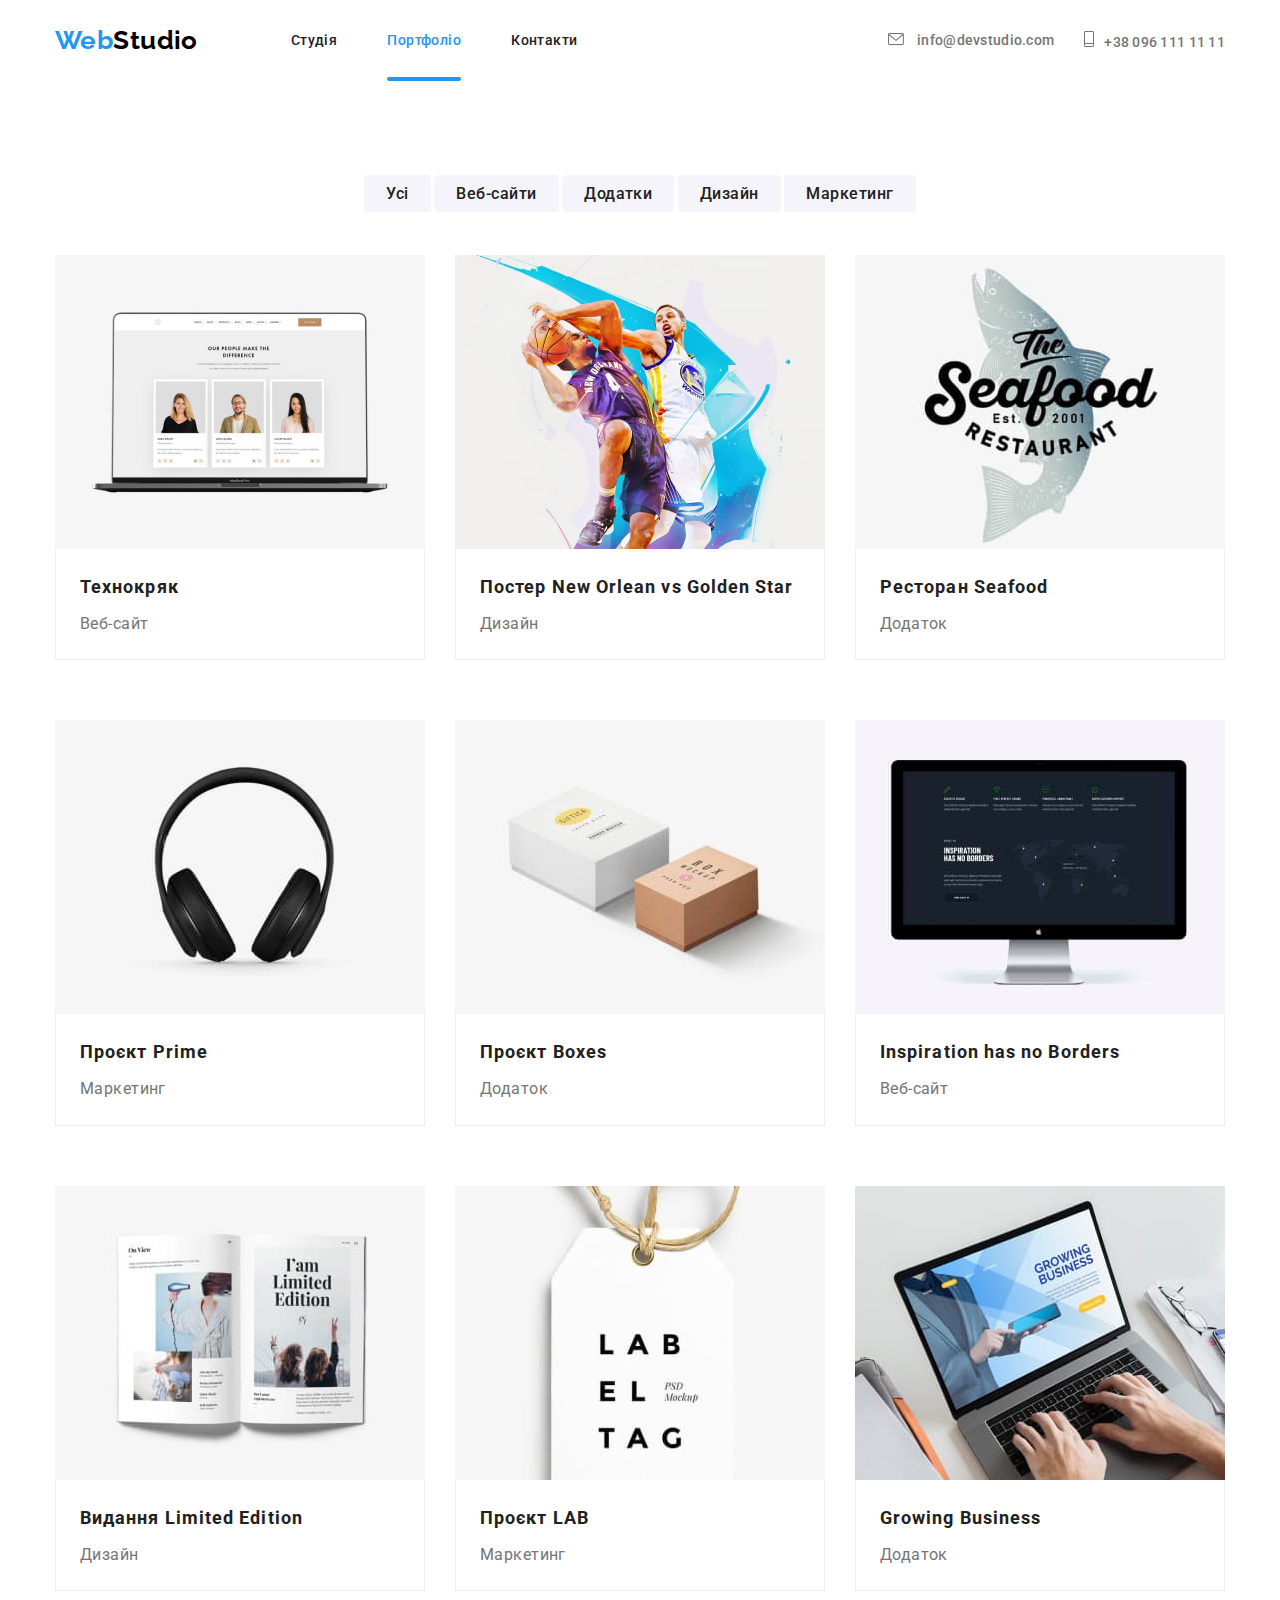
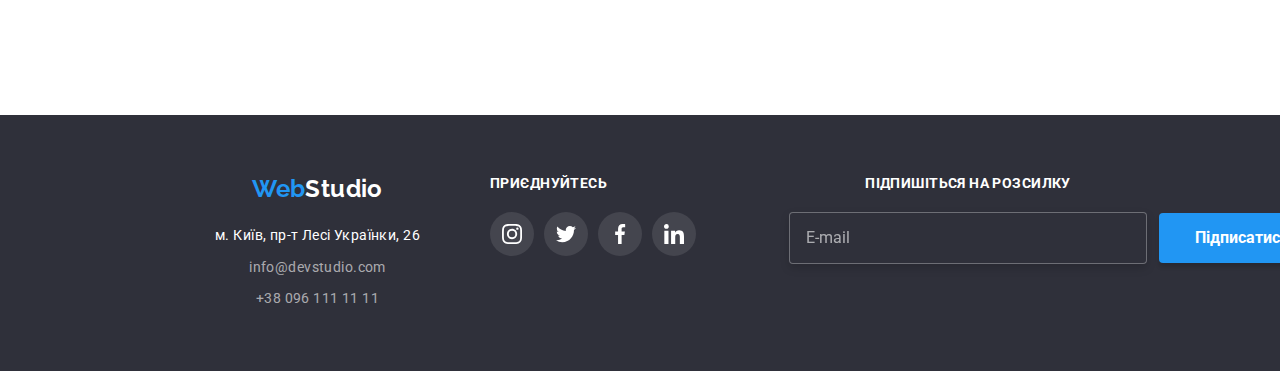
==== commit 6ea493f6: "адаптивна верстка" ====
--- a/portfolio.html
+++ b/portfolio.html
@@ -163,7 +163,17 @@
             <li class="list-filters__item">
               <a href="" class="list-filters__link">
                 <div class="list-filters__image">
-                  <img src="./images/krayk.jpg" alt="Технокряк" width="370" />
+                  <img
+        srcset="
+          ./images/krayk-370.jpg 370w,
+          ./images/krayk-740.jpg 740w,
+          ./images/krayk-1110.jpg 1110w
+        "
+        src="./images/krayk-370.jpg"
+        alt="Технокряк"
+        sizes="(min-width: 1200px) 33vw, (min-width: 768px) 50vw, 100vw"
+      />
+                  <!-- <img src="./images/krayk.jpg" alt="Технокряк" width="370" /> -->
                   <div class="card-overlay">
                     <p class="card-overlay__hover">
                       Ресурс пропонує комплексні пропозиції з різним рівнем
@@ -182,7 +192,17 @@
             <li class="list-filters__item">
               <a href="" class="list-filters__link">
                 <div class="list-filters__image">
-                  <img src="./images/poster.jpg" alt="Постер" width="370" />
+                  <img
+        srcset="
+          ./images/poster-370.jpg   370w,
+          ./images/poster-740.jpg   740w,
+          ./images/poster-1110.jpg  1110w,
+        "
+        src="./images/poster-370.jpg"
+        alt="Постер"
+        sizes="(min-width: 1200px) 33vw, (min-width: 768px) 50vw, 100vw"
+      />
+                  <!-- <img src="./images/poster.jpg" alt="Постер" width="370" /> -->
                   <div class="card-overlay">
                     <p class="card-overlay__hover">
                       Ресурс пропонує комплексні пропозиції з різним рівнем
--- a/css/main.min.css
+++ b/css/main.min.css
@@ -1 +1 @@
-a{text-decoration:none}h1,h2,h3,h4,h5,h6{margin:0}img{display:block;max-width:100%;height:auto}.section__title--none{position:absolute;width:1px;height:1px;margin:-1px;border:0;padding:0;clip:rect(0 0 0 0);overflow:hidden}ul{margin:0;padding:0;list-style:none}.body{font-family:"Roboto",sans-serif;font-size:14px;line-height:1.2;letter-spacing:.03em;color:#757575;background-color:#fff}.body.modal-open{overflow:hidden}.container{padding:0 15px;margin-left:auto;margin-right:auto}.container--header{display:-webkit-box;display:-ms-flexbox;display:flex;-webkit-box-align:center;-ms-flex-align:center;align-items:center;min-height:60px}@media screen and (max-width: 767px){.container--header{-webkit-box-pack:justify;-ms-flex-pack:justify;justify-content:space-between}}@media screen and (min-width: 480px){.container{width:480px}}@media screen and (min-width: 768px){.container{width:768px;min-height:80px}}@media screen and (min-width: 1200px){.container{width:1200px}.container--footer{display:-webkit-box;display:-ms-flexbox;display:flex}}.mobile-menu__container{position:relative;padding-top:48px;padding-right:0;padding-bottom:48px;padding-left:40px}.header{position:relative}.logo{font-family:"Raleway",sans-serif;font-weight:700;font-size:24px}.logo--header{display:block;color:#000}@media screen and (min-width: 768px){.logo--header{margin-right:88px}}@media screen and (min-width: 1200px){.logo--header{margin-right:93px;font-size:26px}}.logo--footer{display:inline-block;margin-bottom:20px;width:100%;text-align:center;color:#fff}.logo__web{color:#2196f3}.backdrop{position:fixed;top:0;left:0;z-index:5;width:100%;height:100%;opacity:1;background-color:rgba(0,0,0,.2);-webkit-transition:opacity 250ms cubic-bezier(0.4, 0, 0.2, 1);transition:opacity 250ms cubic-bezier(0.4, 0, 0.2, 1);padding:93px 15px;overflow-y:scroll}.backdrop.is-hidden{opacity:0;pointer-events:none}.backdrop.is-hidden .modal{-webkit-transform:translate(-50%, -50%) scale(0);transform:translate(-50%, -50%) scale(0)}.modal{position:relative;padding:40px;min-height:609px;-webkit-box-shadow:0px 1px 3px rgba(0,0,0,.12),0px 1px 1px rgba(0,0,0,.14),0px 2px 1px rgba(0,0,0,.2);box-shadow:0px 1px 3px rgba(0,0,0,.12),0px 1px 1px rgba(0,0,0,.14),0px 2px 1px rgba(0,0,0,.2);border-radius:4px;background-color:#fff}@media screen and (min-width: 480px){.modal{max-width:450px;position:absolute;top:50%;left:50%;-webkit-transform:translate(-50%, -50%) scale(1);transform:translate(-50%, -50%) scale(1);-webkit-transition:-webkit-transform 250ms cubic-bezier(0.4, 0, 0.2, 1);transition:-webkit-transform 250ms cubic-bezier(0.4, 0, 0.2, 1);transition:transform 250ms cubic-bezier(0.4, 0, 0.2, 1);transition:transform 250ms cubic-bezier(0.4, 0, 0.2, 1), -webkit-transform 250ms cubic-bezier(0.4, 0, 0.2, 1)}}@media screen and (min-width: 1200px){.modal{width:528px;min-height:581px}}.modal__close{position:absolute;display:-webkit-box;display:-ms-flexbox;display:flex;-webkit-box-pack:center;-ms-flex-pack:center;justify-content:center;-webkit-box-align:center;-ms-flex-align:center;align-items:center;right:8px;top:8px;padding:0;width:30px;height:30px;cursor:pointer;border:1px solid rgba(0,0,0,.1);border-radius:50%;background-color:#fff}@media screen and (min-width: 1200px){.modal__close{left:490px}}.modal__close-icon{width:18px;height:18px;fill:#000;-webkit-transition:fill 250ms cubic-bezier(0.4, 0, 0.2, 1);transition:fill 250ms cubic-bezier(0.4, 0, 0.2, 1)}.modal__close:hover .modal__close-icon{fill:#2196f3}.contact{display:-webkit-box;display:-ms-flexbox;display:flex}@media screen and (max-width: 767px){.contact{margin-top:300px}}@media screen and (max-width: 767px){.contact-header{display:-webkit-box;display:-ms-flexbox;display:flex;-webkit-box-orient:vertical;-webkit-box-direction:reverse;-ms-flex-direction:column-reverse;flex-direction:column-reverse}}@media screen and (min-width: 768px){.contact-header{display:-webkit-box;display:-ms-flexbox;display:flex;-webkit-box-orient:vertical;-webkit-box-direction:normal;-ms-flex-direction:column;flex-direction:column;-webkit-box-pack:center;-ms-flex-pack:center;justify-content:center}.contact-header :not(:last-child){margin-bottom:10px}}@media screen and (min-width: 768px)and (max-width: 1199px){.contact-header{margin-left:90px}}@media screen and (min-width: 1200px){.contact-header{-webkit-box-orient:horizontal;-webkit-box-direction:normal;-ms-flex-direction:row;flex-direction:row;-webkit-box-align:center;-ms-flex-align:center;align-items:center}}@media screen and (max-width: 767px){.contact-header__item:not(:last-child){margin-top:32px}}@media screen and (min-width: 768px){.contact-header__item{min-height:14px}}@media screen and (min-width: 1200px){.contact-header__item{min-height:16px}.contact-header__item:not(:last-child){margin-right:30px;margin-bottom:0}}.contact-header__icon{fill:currentColor;-webkit-transition:fill 250ms cubic-bezier(0.4, 0, 0.2, 1);transition:fill 250ms cubic-bezier(0.4, 0, 0.2, 1)}@media screen and (max-width: 767px){.contact-header__icon{display:none}}@media screen and (min-width: 768px){.contact-header__icon{margin-right:8px}.contact-header__icon--mail{width:14px;height:10px}.contact-header__icon--tel{width:10px;height:14px}}@media screen and (min-width: 1200px){.contact-header__icon{margin-right:10px}.contact-header__icon--mail{width:16px;height:12px}.contact-header__icon--tel{width:10px;height:16px}}.contact-header__icon:hover,.contact-header__icon:focus{fill:#2196f3}.contact-header__link{width:100%;font-weight:500;color:currentColor;-webkit-transition:color 250ms cubic-bezier(0.4, 0, 0.2, 1);transition:color 250ms cubic-bezier(0.4, 0, 0.2, 1)}@media screen and (min-width: 768px){.contact-header__link{font-weight:500;font-size:12px;line-height:1.2;letter-spacing:.02em}}@media screen and (min-width: 1200px){.contact-header__link{font-size:14px}}.contact-header__link:hover,.contact-header__link:focus{color:#2196f3}@media screen and (max-width: 767px){.contact-header__link--phone{font-weight:500;font-size:34px;line-height:1.2;letter-spacing:.02em;color:#2196f3}}@media screen and (max-width: 767px){.contact-header__link--mail{font-weight:500;font-size:24px;line-height:1.2;letter-spacing:.02em;color:#757575}}.social-header{margin-top:64px}.social-header__item:not(:last-child){margin-right:20px}.social-header__link{font-weight:500;font-size:18px;line-height:1.2;letter-spacing:.02em;color:#2196f3}@media screen and (min-width: 768px){.social-header{display:none}}.social-header__list{display:-webkit-box;display:-ms-flexbox;display:flex}@media screen and (min-width: 1200px){.navigation{width:100%}}@media screen and (min-width: 768px){.main-nav{display:-webkit-box;display:-ms-flexbox;display:flex}}.menu-button__svg{z-index:2}.menu-button{display:-webkit-inline-box;display:-ms-inline-flexbox;display:inline-flex;margin:0;padding:0;border:none;line-height:0;background-color:#fff;cursor:pointer}@media screen and (min-width: 768px){.menu-button{display:none}}.menu-button:hover .menu-button__svg{fill:#2196f3}.menu-button .icon-cross{display:none}.menu-button.is-open .icon-cross{display:block}.menu-button.is-open .icon-menu{display:none}.mobile-menu{position:absolute;top:0;left:0;width:100%;height:100%;overflow:auto;background-color:#fff;-webkit-box-shadow:0px 4px 8px rgba(0,0,0,.04),0px 2px 4px rgba(0,0,0,.08),0px 1px 3px rgba(0,0,0,.16);box-shadow:0px 4px 8px rgba(0,0,0,.04),0px 2px 4px rgba(0,0,0,.08),0px 1px 3px rgba(0,0,0,.16)}.mobile-menu__close-btn{background-color:rgba(0,0,0,0);border:none;padding:0;line-height:0;position:absolute;top:10px;right:15px;cursor:pointer}.mobile-menu__close-icon{fill:#000;-webkit-transition:fill 250ms cubic-bezier(0.4, 0, 0.2, 1);transition:fill 250ms cubic-bezier(0.4, 0, 0.2, 1)}.mobile-menu__close-btn:hover .mobile-menu__close-icon,.mobile-menu__close-btn:focus .mobile-menu__close-icon{fill:#2196f3}.menu-button.is-open .menu{display:none}@media screen and (max-width: 767px){.menu{display:none}}.menu.is-open{display:block;width:100%;min-height:616px;position:absolute;top:0;left:0;padding-left:40px;padding-top:48px;padding-bottom:48px;background-color:#fff}@media screen and (min-width: 768px){.menu{display:-webkit-box;display:-ms-flexbox;display:flex}}@media screen and (min-width: 1200px){.menu{-webkit-box-pack:justify;-ms-flex-pack:justify;justify-content:space-between}}@media screen and (max-width: 767px){.menu__item:not(:last-child){margin-bottom:32px}}.menu__link{-webkit-transition:color 250ms cubic-bezier(0.4, 0, 0.2, 1);transition:color 250ms cubic-bezier(0.4, 0, 0.2, 1)}@media screen and (max-width: 767px){.menu__link{font-weight:500;font-size:40px;line-height:1.2;color:#212121}}@media screen and (min-width: 768px){.menu__link{position:relative;display:block;padding-top:32px;padding-bottom:32px;font-weight:500;color:#212121}.menu__link--current::after{content:"";position:absolute;left:0;bottom:0;display:inline-block;width:100%;height:4px;border-radius:2px;background-color:#2196f3}}.menu__link:hover,.menu__link:focus{color:#2196f3}.menu__link--current{color:#2196f3}@media screen and (min-width: 768px){.menu__item+.menu__item{margin-left:50px}}.hero{display:-webkit-box;display:-ms-flexbox;display:flex;margin-left:auto;margin-right:auto;padding-top:118px;padding-bottom:118px;min-height:400px;background-color:#c4c4c4;background-image:-webkit-gradient(linear, left top, right top, from(rgba(47, 48, 58, 0.4)), to(rgba(47, 48, 58, 0.4))),url(../images/header-mobile.jpg);background-image:linear-gradient(to right, rgba(47, 48, 58, 0.4), rgba(47, 48, 58, 0.4)),url(../images/header-mobile.jpg);background-size:cover}@media screen and (min-width: 768px){.hero{background-image:-webkit-gradient(linear, left top, right top, from(rgba(47, 48, 58, 0.4)), to(rgba(47, 48, 58, 0.4))),url(../images/header-tablet.jpg);background-image:linear-gradient(to right, rgba(47, 48, 58, 0.4), rgba(47, 48, 58, 0.4)),url(../images/header-tablet.jpg)}}@media screen and (min-width: 1200px){.hero{max-width:1600px;padding-top:200px;padding-bottom:200px;min-height:600px;background-image:-webkit-gradient(linear, left top, right top, from(rgba(47, 48, 58, 0.4)), to(rgba(47, 48, 58, 0.4))),url(../images/fon-hero.jpg);background-image:linear-gradient(to right, rgba(47, 48, 58, 0.4), rgba(47, 48, 58, 0.4)),url(../images/fon-hero.jpg)}}.hero__title{margin-left:auto;margin-right:auto;font-weight:900;color:#fff;text-align:center;text-transform:uppercase;letter-spacing:.06em}@media screen and (min-width: 480px){.hero__title{width:360px;font-size:26px;line-height:1.6}}@media screen and (min-width: 1200px){.hero__title{width:696px;font-size:44px;line-height:1.4}}.hero__button{display:block;min-width:216px;height:50px;margin-top:30px;margin-left:auto;margin-right:auto;padding:0;border-radius:4px;border:none;cursor:pointer;font-weight:700;font-size:16px;line-height:1.9;letter-spacing:.06em;text-align:center;color:#fff;background-color:#2196f3}.hero__button:hover,.hero__button:focus{width:216px;height:50px;margin-left:auto;margin-right:auto;margin-top:30px}textarea{resize:none}.form__title{max-width:370px;margin:0;margin-bottom:12px;padding:0;text-align:center;font-weight:700;font-size:20px;line-height:1.5;color:#212121}@media screen and (min-width: 1200px){.form__title{width:448px}}.form__field{position:relative;display:-webkit-box;display:-ms-flexbox;display:flex;-webkit-box-orient:vertical;-webkit-box-direction:normal;-ms-flex-direction:column;flex-direction:column;font-size:12px;line-height:1.16;letter-spacing:.01em}.form__label{margin-bottom:4px}.input{position:relative}.input__field{width:100%;min-height:40px;margin-bottom:10px;padding:0;padding-left:42px;border-radius:4px;border:1px solid rgba(33,33,33,.2);font-size:16px;line-height:0;-webkit-transition:border 250ms cubic-bezier(0.4, 0, 0.2, 1);transition:border 250ms cubic-bezier(0.4, 0, 0.2, 1)}.input__field:hover,.input__field:focus{border-color:#2196f3}.input__icon:hover .input__field{border-color:#2196f3}.input__icon{position:absolute;top:11px;left:15px;width:18px;height:18px;fill:#212121;-webkit-transition:fill 250ms cubic-bezier(0.4, 0, 0.2, 1);transition:fill 250ms cubic-bezier(0.4, 0, 0.2, 1)}.input__icon:hover{fill:#2196f3}.input__field:hover+.input__icon,.input__field:focus+.input__icon{fill:#2196f3}.input:-moz-placeholder-shown+.input__icon{fill:#212121}.input:-ms-input-placeholder+.input__icon{fill:#212121}.input:placeholder-shown+.input__icon{fill:#212121}.input:not(:-moz-placeholder-shown)+.input__icon{fill:#2196f3}.input:not(:-ms-input-placeholder)+.input__icon{fill:#2196f3}.input:not(:placeholder-shown)+.input__icon{fill:#2196f3}.form__coment{height:120px;padding:12px 16px;border-radius:4px;border:1px solid rgba(33,33,33,.2);font-size:16px;line-height:1.17;letter-spacing:.03em;-webkit-transition:border 250ms cubic-bezier(0.4, 0, 0.2, 1);transition:border 250ms cubic-bezier(0.4, 0, 0.2, 1)}.form__coment:hover,.form__coment:focus{border-color:#2196f3}.form__coment::-webkit-input-placeholder{color:rgba(117,117,117,.5);font-size:12px;line-height:1.17;letter-spacing:.01em}.form__coment::-moz-placeholder{color:rgba(117,117,117,.5);font-size:12px;line-height:1.17;letter-spacing:.01em}.form__coment:-ms-input-placeholder{color:rgba(117,117,117,.5);font-size:12px;line-height:1.17;letter-spacing:.01em}.form__coment::-ms-input-placeholder{color:rgba(117,117,117,.5);font-size:12px;line-height:1.17;letter-spacing:.01em}.form__coment::placeholder{color:rgba(117,117,117,.5);font-size:12px;line-height:1.17;letter-spacing:.01em}.policy{position:relative;display:-webkit-box;display:-ms-flexbox;display:flex;-webkit-box-orient:horizontal;-webkit-box-direction:normal;-ms-flex-direction:row;flex-direction:row;-webkit-box-pack:center;-ms-flex-pack:center;justify-content:center;-webkit-box-align:center;-ms-flex-align:center;align-items:center;margin-left:auto;margin-right:auto;margin-top:20px;margin-bottom:30px;font-size:12px;line-height:1.2;letter-spacing:.03em}@media screen and (min-width: 1200px){.policy{width:425px;font-size:14px;line-height:1.7}}.policy__check{position:absolute;-webkit-appearance:none;-moz-appearance:none;appearance:none}.policy__icon-off{width:16px;height:15px;margin-right:9px;opacity:1}.policy__icon-on{position:absolute;width:16px;height:15px;top:50%;-webkit-transform:translateY(-50%);transform:translateY(-50%);left:9px;opacity:0}.policy__check:checked+.policy__icon-on{opacity:1}.policy__condition{text-decoration:underline;color:#2196f3}.form__button{margin-left:auto;margin-right:auto;width:200px;height:50px;border:none;border-radius:4px;font-weight:700;font-size:16px;line-height:1.9;letter-spacing:.06em;color:#fff;background-color:#2196f3}.section{margin-left:auto;margin-right:auto;padding-top:30px;padding-bottom:30px}@media screen and (min-width: 768px){.section{width:768px;padding-top:60px;padding-bottom:60px}}@media screen and (min-width: 1200px){.section{width:1200px;padding-top:94px;padding-bottom:94px}}.section__title{font-weight:700;font-size:28px;line-height:1.2;text-align:center;margin-top:0;margin-bottom:30px;color:#212121}@media screen and (min-width: 1200px){.section__title{font-size:36px;margin-bottom:50px}}@media screen and (min-width: 768px)and (max-width: 1199px){.pluses{display:-webkit-box;display:-ms-flexbox;display:flex;-ms-flex-wrap:wrap;flex-wrap:wrap;gap:30px}}@media screen and (min-width: 1200px){.pluses{display:-webkit-box;display:-ms-flexbox;display:flex;-webkit-box-pack:center;-ms-flex-pack:center;justify-content:center}}@media screen and (min-width: 768px)and (max-width: 1199px){.pluses__item{width:calc((100% - 30px)/2)}}@media screen and (min-width: 1200px){.pluses__item{width:270px}.pluses__item+.pluses__item{margin-left:30px}}.pluses-box{min-height:120px;margin-bottom:30px;display:-webkit-box;display:-ms-flexbox;display:flex;-webkit-box-pack:center;-ms-flex-pack:center;justify-content:center;-webkit-box-align:center;-ms-flex-align:center;align-items:center;background-color:#f5f4fa;border-radius:4px}@media screen and (max-width: 1199px){.pluses-box{margin-top:30px}}.pluses-box__icon{width:70px;height:70px}.pluses__title{width:270px;margin-top:0;margin-bottom:0;margin-left:auto;margin-right:auto;font-weight:700;font-size:14px;text-align:center;text-transform:uppercase;color:#212121}.pluses__text{margin-top:10px;margin-bottom:0;line-height:1.7}@media screen and (max-width: 1199px){.container--projects{display:none}}.projects{display:-webkit-box;display:-ms-flexbox;display:flex;-webkit-box-pack:center;-ms-flex-pack:center;justify-content:center}.projekts__employment{position:relative}.projekts__employment+.projekts__employment{margin-left:30px}.projects__image{position:relative}.projects__image::before{content:"";display:inline-block;position:absolute;width:100%;min-height:70px;bottom:0;background-color:rgba(47,48,58,.8)}.projekts__text{position:absolute;width:100%;min-height:70px;display:-webkit-box;display:-ms-flexbox;display:flex;-webkit-box-pack:center;-ms-flex-pack:center;justify-content:center;-webkit-box-align:center;-ms-flex-align:center;align-items:center;margin:0;padding:0;bottom:0;font-weight:700;color:#fff;text-transform:uppercase;text-align:center}.section--team{background-color:#f5f4fa}@media screen and (min-width: 480px){.section--team{width:480px}}@media screen and (min-width: 768px){.section--team{width:768px}}@media screen and (min-width: 1200px){.section--team{width:1200px}}@media screen and (min-width: 768px)and (max-width: 1199px){.team{display:-webkit-box;display:-ms-flexbox;display:flex;-ms-flex-wrap:wrap;flex-wrap:wrap;gap:30px}}@media screen and (min-width: 1200px){.team{display:-webkit-box;display:-ms-flexbox;display:flex;-webkit-box-pack:center;-ms-flex-pack:center;justify-content:center}}.team__box{background-color:#fff;-webkit-box-shadow:0px 1px 3px rgba(0,0,0,.12),0px 1px 1px rgba(0,0,0,.14),0px 2px 1px rgba(0,0,0,.2);box-shadow:0px 1px 3px rgba(0,0,0,.12),0px 1px 1px rgba(0,0,0,.14),0px 2px 1px rgba(0,0,0,.2);border-radius:0px 0px 4px 4px}@media screen and (max-width: 767px)and (max-width: 1199px){.team__box:not(:last-child){margin-bottom:30px}}@media screen and (min-width: 768px){.team__box{width:calc((100% - 30px)/2)}}@media screen and (min-width: 1200px){.team__box+.team__box{margin-left:30px}}.team__list{padding-top:30px;padding-bottom:24px}@media screen and (min-width: 1200px){.team__list{padding-bottom:30px}}.team__name{margin-bottom:0;font-weight:500;font-size:16px;text-align:center;color:#212121}.team__job{margin-top:10px;margin-bottom:16px;font-weight:400;font-size:16px;text-align:center}.photo{height:460px;width:100%;-o-object-fit:cover;object-fit:cover}@media screen and (min-width: 768px){.photo{height:374px}}@media screen and (min-width: 1200px){.photo{height:260px}}.social{display:-webkit-box;display:-ms-flexbox;display:flex;-webkit-box-pack:center;-ms-flex-pack:center;justify-content:center}.social__item{width:44px;height:44px;background-color:#fff}.social__item:not(:last-child){margin-right:10px}.social__link{display:-webkit-box;display:-ms-flexbox;display:flex;width:100%;height:100%;-webkit-box-pack:center;-ms-flex-pack:center;justify-content:center;-webkit-box-align:center;-ms-flex-align:center;align-items:center;border-radius:50%;color:#afb1b8;-webkit-transition:color 250ms cubic-bezier(0.4, 0, 0.2, 1),background-color 250ms cubic-bezier(0.4, 0, 0.2, 1);transition:color 250ms cubic-bezier(0.4, 0, 0.2, 1),background-color 250ms cubic-bezier(0.4, 0, 0.2, 1)}.social__link:not(:last-child){margin-right:10px}.social__link:hover,.social__link:focus{color:#fff;background-color:#2196f3}.social__icon{width:20px;height:20px;fill:currentColor;-webkit-transition:fill 250ms cubic-bezier(0.4, 0, 0.2, 1);transition:fill 250ms cubic-bezier(0.4, 0, 0.2, 1)}.social__icon:hover,.social__icon:focus{fill:currentColor}.social-footer__join{margin-top:0;margin-bottom:20px;font-weight:700;text-transform:uppercase;color:#fff}@media screen and (max-width: 767px){.social-footer{margin-top:60px;text-align:center}}@media screen and (min-width: 1200px){.social-footer{margin-left:70px}}.social--footer{display:-webkit-box;display:-ms-flexbox;display:flex;-webkit-box-pack:center;-ms-flex-pack:center;justify-content:center}.social__item--footer{width:44px;height:44px;margin-bottom:0;border-radius:50%;background-color:rgba(255,255,255,.1)}.social__item--footer:not(:last-child){margin-right:10px}.social__icon--footer{fill:#fff}.clients{display:-webkit-box;display:-ms-flexbox;display:flex}@media screen and (max-width: 1199px){.clients{-ms-flex-wrap:wrap;flex-wrap:wrap;gap:30px}}@media screen and (max-width: 1199px)and (min-width: 1200px){.clients{-webkit-box-pack:center;-ms-flex-pack:center;justify-content:center}}.clients__list{height:92px}@media screen and (max-width: 767px){.clients__list{-ms-flex-preferred-size:calc((100% - 30px)/2);flex-basis:calc((100% - 30px)/2)}}@media screen and (min-width: 768px)and (max-width: 1199px){.clients__list{-ms-flex-preferred-size:calc((100% - 30px)/3);flex-basis:calc((100% - 30px)/3)}}@media screen and (min-width: 1200px){.clients__list{width:170px}.clients__list:not(:last-child){margin-right:30px}}.clients__link{width:100%;height:100%;display:-webkit-box;display:-ms-flexbox;display:flex;-webkit-box-pack:center;-ms-flex-pack:center;justify-content:center;-webkit-box-align:center;-ms-flex-align:center;align-items:center;border:1px solid #afb1b8;border-radius:4px;color:#afb1b8;-webkit-transition:color 250ms cubic-bezier(0.4, 0, 0.2, 1),border-color 250ms cubic-bezier(0.4, 0, 0.2, 1);transition:color 250ms cubic-bezier(0.4, 0, 0.2, 1),border-color 250ms cubic-bezier(0.4, 0, 0.2, 1)}.clients__link:hover,.clients__link:focus{color:#2196f3;border-color:#2196f3}.clients__icon{width:106px;height:60px;fill:currentColor;-webkit-transition:fill 250ms cubic-bezier(0.4, 0, 0.2, 1);transition:fill 250ms cubic-bezier(0.4, 0, 0.2, 1)}.clients__icon:hover,.clients__icon:focus{fill:currentColor}.footer{padding-top:60px;padding-bottom:60px;margin:0 auto;background-color:#2f303a}@media screen and (max-width: 767px){.footer{margin-top:30px}}@media screen and (min-width: 480px){.footer{max-width:480px}}@media screen and (min-width: 768px){.footer{max-width:768px}}@media screen and (min-width: 1200px){.footer{max-width:1600px}}@media screen and (min-width: 768px)and (max-width: 1199px){.communication{display:-webkit-box;display:-ms-flexbox;display:flex;-ms-flex-pack:distribute;justify-content:space-around;-webkit-box-align:baseline;-ms-flex-align:baseline;align-items:baseline}}@media screen and (min-width: 1200px){.communication{display:-webkit-box;display:-ms-flexbox;display:flex}}.contact-footer{text-align:center}.contact-footer__address{margin-bottom:8px}.contact-footer__link{font-style:normal;line-height:1.7;color:rgba(255,255,255,.6);-webkit-transition:color 250ms cubic-bezier(0.4, 0, 0.2, 1);transition:color 250ms cubic-bezier(0.4, 0, 0.2, 1)}.contact-footer__link--last{padding:0}.contact-footer__link:hover,.contact-footer__link:focus{color:#2196f3}.contact-footer__link--address{color:#fff}.subscription-form{margin-top:60px}@media screen and (min-width: 1200px){.subscription-form{display:-webkit-box;display:-ms-flexbox;display:flex;-webkit-box-pack:center;-ms-flex-pack:center;justify-content:center;-webkit-box-align:start;-ms-flex-align:start;align-items:flex-start;margin-top:0;margin-left:93px}}.subscribe{display:-webkit-box;display:-ms-flexbox;display:flex;-webkit-box-orient:vertical;-webkit-box-direction:normal;-ms-flex-direction:column;flex-direction:column;-webkit-box-align:center;-ms-flex-align:center;align-items:center}@media screen and (min-width: 1200px){.subscribe{margin-right:12px}}.subscribe__label{text-transform:uppercase;font-weight:700;color:#fff}.subscribe__input{margin-top:20px;min-height:50px;margin-left:auto;margin-right:auto;padding:15px 16px;font-size:16px;line-height:1.25;border:1px solid rgba(255,255,255,.3);-webkit-filter:drop-shadow(0px 4px 4px rgba(0, 0, 0, 0.15));filter:drop-shadow(0px 4px 4px rgba(0, 0, 0, 0.15));border-radius:4px;-webkit-transition:background-color 250ms cubic-bezier(0.4, 0, 0.2, 1);transition:background-color 250ms cubic-bezier(0.4, 0, 0.2, 1)}.subscribe__input::-webkit-input-placeholder{font-size:16px;line-height:1.25;color:rgba(255,255,255,.6)}.subscribe__input::-moz-placeholder{font-size:16px;line-height:1.25;color:rgba(255,255,255,.6)}.subscribe__input:-ms-input-placeholder{font-size:16px;line-height:1.25;color:rgba(255,255,255,.6)}.subscribe__input::-ms-input-placeholder{font-size:16px;line-height:1.25;color:rgba(255,255,255,.6)}.subscribe__input::placeholder{font-size:16px;line-height:1.25;color:rgba(255,255,255,.6)}.subscribe__input:-moz-placeholder-shown{background-color:#2f303a}.subscribe__input:-ms-input-placeholder{background-color:#2f303a}.subscribe__input:placeholder-shown{background-color:#2f303a}.subscribe__input:not(:-moz-placeholder-shown){background-color:#fff}.subscribe__input:not(:-ms-input-placeholder){background-color:#fff}.subscribe__input:not(:placeholder-shown){background-color:#fff}@media screen and (min-width: 480px){.subscribe__input{width:358px}}@media screen and (min-width: 768px){.subscribe__input{width:450px}}@media screen and (min-width: 1200px){.subscribe__input{width:358px}}.subscribe__button{width:200px;height:50px;margin-left:auto;margin-right:auto;display:-webkit-box;display:-ms-flexbox;display:flex;-webkit-box-pack:center;-ms-flex-pack:center;justify-content:center;-webkit-box-align:center;-ms-flex-align:center;align-items:center;border:none;background-color:#2196f3;-webkit-box-shadow:0px 4px 4px rgba(0,0,0,.15);box-shadow:0px 4px 4px rgba(0,0,0,.15);border-radius:4px;cursor:pointer;font-weight:700;font-size:16px;line-height:1.9;color:#fff}@media screen and (max-width: 1199px){.subscribe__button{margin-top:20px}}@media screen and (min-width: 1200px){.subscribe__button{margin-top:38px}}.subscribe__icon{margin-left:10px;margin-top:auto;margin-bottom:auto;width:24px;height:24px;fill:currentColor}.filtrs__item{display:inline-block}.filtrs__button{padding:6px 22px;border-radius:4px;border:none;cursor:pointer;font-family:"Roboto",sans-serif;font-weight:500;font-size:16px;line-height:1.6;letter-spacing:.03em;text-align:center;color:#212121;background-color:#f5f4fa;-webkit-transition:color 250ms cubic-bezier(0.4, 0, 0.2, 1),background-color 250ms cubic-bezier(0.4, 0, 0.2, 1),-webkit-box-shadow 250ms cubic-bezier(0.4, 0, 0.2, 1);transition:color 250ms cubic-bezier(0.4, 0, 0.2, 1),background-color 250ms cubic-bezier(0.4, 0, 0.2, 1),-webkit-box-shadow 250ms cubic-bezier(0.4, 0, 0.2, 1);transition:color 250ms cubic-bezier(0.4, 0, 0.2, 1),background-color 250ms cubic-bezier(0.4, 0, 0.2, 1),box-shadow 250ms cubic-bezier(0.4, 0, 0.2, 1);transition:color 250ms cubic-bezier(0.4, 0, 0.2, 1),background-color 250ms cubic-bezier(0.4, 0, 0.2, 1),box-shadow 250ms cubic-bezier(0.4, 0, 0.2, 1),-webkit-box-shadow 250ms cubic-bezier(0.4, 0, 0.2, 1)}.filtrs__button:hover,.filtrs__button:focus{-webkit-box-shadow:0px 3px 1px rgba(0,0,0,.1),0px 1px 2px rgba(0,0,0,.08),0px 2px 2px rgba(0,0,0,.12);box-shadow:0px 3px 1px rgba(0,0,0,.1),0px 1px 2px rgba(0,0,0,.08),0px 2px 2px rgba(0,0,0,.12);color:#fff;background-color:#2196f3}.filtrs__button:not(:last-child){margin-right:8px}.list-filters__item:not(:last-child){margin-bottom:30px}.list-filters__link{display:block;-webkit-transition:-webkit-box-shadow 250ms cubic-bezier(0.4, 0, 0.2, 1);transition:-webkit-box-shadow 250ms cubic-bezier(0.4, 0, 0.2, 1);transition:box-shadow 250ms cubic-bezier(0.4, 0, 0.2, 1);transition:box-shadow 250ms cubic-bezier(0.4, 0, 0.2, 1), -webkit-box-shadow 250ms cubic-bezier(0.4, 0, 0.2, 1)}.list-filters__link:hover,.list-filters__link:focus{-webkit-box-shadow:0px 1px 1px rgba(0,0,0,.12),0px 4px 4px rgba(0,0,0,.06),1px 4px 6px rgba(0,0,0,.16);box-shadow:0px 1px 1px rgba(0,0,0,.12),0px 4px 4px rgba(0,0,0,.06),1px 4px 6px rgba(0,0,0,.16)}.cards{padding:20px 24px;background-color:var(--header-bg-color);border-left:1px solid #eee;border-right:1px solid #eee;border-bottom:1px solid #eee}.cards__name{margin-top:0;margin-bottom:4px;font-weight:700;font-size:18px;line-height:2;letter-spacing:.06em;color:#212121}.cards__type{margin-top:0;margin-bottom:0;font-size:16px;line-height:1.9;color:#757575}.list-filters__image{position:relative;overflow:hidden}.card-overlay{position:absolute;width:100%;height:294px;top:0;left:0;background-color:rgba(33,150,243,.9);-webkit-transform:translateY(100%);transform:translateY(100%);-webkit-transition:-webkit-transform 250ms cubic-bezier(0.4, 0, 0.2, 1);transition:-webkit-transform 250ms cubic-bezier(0.4, 0, 0.2, 1);transition:transform 250ms cubic-bezier(0.4, 0, 0.2, 1);transition:transform 250ms cubic-bezier(0.4, 0, 0.2, 1), -webkit-transform 250ms cubic-bezier(0.4, 0, 0.2, 1)}.list-filters__link:hover .card-overlay,.list-filters__link:focus .card-overlay{-webkit-transform:translateY(0);transform:translateY(0)}.card-overlay__hover{margin:0;padding-top:63px;padding-left:24px;font-size:18px;line-height:1.5;color:#fff}/*# sourceMappingURL=main.min.css.map */+a{text-decoration:none}h1,h2,h3,h4,h5,h6{margin:0}img{display:block;max-width:100%;height:auto}.section__title--none{position:absolute;width:1px;height:1px;margin:-1px;border:0;padding:0;clip:rect(0 0 0 0);overflow:hidden}ul{margin:0;padding:0;list-style:none}.body{font-family:"Roboto",sans-serif;font-size:14px;line-height:1.2;letter-spacing:.03em;color:#757575;background-color:#fff}.body.modal-open{overflow:hidden}.container{padding:0 15px;margin-left:auto;margin-right:auto}.container--header{display:-webkit-box;display:-ms-flexbox;display:flex;-webkit-box-align:center;-ms-flex-align:center;align-items:center;min-height:60px}@media screen and (max-width: 767px){.container--header{-webkit-box-pack:justify;-ms-flex-pack:justify;justify-content:space-between}}@media screen and (min-width: 480px){.container{width:480px}}@media screen and (min-width: 768px){.container{width:768px;min-height:80px}}@media screen and (min-width: 1200px){.container{width:1200px}.container--footer{display:-webkit-box;display:-ms-flexbox;display:flex}}.mobile-menu__container{position:relative;padding-top:48px;padding-right:0;padding-bottom:48px;padding-left:40px}.header{position:relative}.logo{font-family:"Raleway",sans-serif;font-weight:700;font-size:24px}.logo--header{display:block;color:#000}@media screen and (min-width: 768px){.logo--header{margin-right:88px}}@media screen and (min-width: 1200px){.logo--header{margin-right:93px;font-size:26px}}.logo--footer{display:inline-block;margin-bottom:20px;width:100%;text-align:center;color:#fff}.logo__web{color:#2196f3}.backdrop{position:fixed;top:0;left:0;z-index:5;width:100%;height:100%;opacity:1;background-color:rgba(0,0,0,.2);-webkit-transition:opacity 250ms cubic-bezier(0.4, 0, 0.2, 1);transition:opacity 250ms cubic-bezier(0.4, 0, 0.2, 1);padding:93px 15px;overflow-y:scroll}.backdrop.is-hidden{opacity:0;pointer-events:none}.backdrop.is-hidden .modal{-webkit-transform:translate(-50%, -50%) scale(0);transform:translate(-50%, -50%) scale(0)}.modal{position:relative;padding:40px;min-height:609px;-webkit-box-shadow:0px 1px 3px rgba(0,0,0,.12),0px 1px 1px rgba(0,0,0,.14),0px 2px 1px rgba(0,0,0,.2);box-shadow:0px 1px 3px rgba(0,0,0,.12),0px 1px 1px rgba(0,0,0,.14),0px 2px 1px rgba(0,0,0,.2);border-radius:4px;background-color:#fff}@media screen and (max-width: 479px){.modal{max-width:450px}}@media screen and (min-width: 480px){.modal{width:450px;position:absolute;top:50%;left:50%;-webkit-transform:translate(-50%, -50%) scale(1);transform:translate(-50%, -50%) scale(1);-webkit-transition:-webkit-transform 250ms cubic-bezier(0.4, 0, 0.2, 1);transition:-webkit-transform 250ms cubic-bezier(0.4, 0, 0.2, 1);transition:transform 250ms cubic-bezier(0.4, 0, 0.2, 1);transition:transform 250ms cubic-bezier(0.4, 0, 0.2, 1), -webkit-transform 250ms cubic-bezier(0.4, 0, 0.2, 1)}}@media screen and (min-width: 1200px){.modal{width:528px;min-height:581px}}.modal__close{position:absolute;display:-webkit-box;display:-ms-flexbox;display:flex;-webkit-box-pack:center;-ms-flex-pack:center;justify-content:center;-webkit-box-align:center;-ms-flex-align:center;align-items:center;right:8px;top:8px;padding:0;z-index:9;width:30px;height:30px;cursor:pointer;border:1px solid rgba(0,0,0,.1);border-radius:50%;background-color:#fff}@media screen and (min-width: 1200px){.modal__close{left:490px}}.modal__close-icon{width:18px;height:18px;fill:#000;-webkit-transition:fill 250ms cubic-bezier(0.4, 0, 0.2, 1);transition:fill 250ms cubic-bezier(0.4, 0, 0.2, 1)}.modal__close:hover .modal__close-icon{fill:#2196f3}.contact{display:-webkit-box;display:-ms-flexbox;display:flex}@media screen and (max-width: 767px){.contact{margin-top:300px}}@media screen and (max-width: 767px){.contact-header{display:-webkit-box;display:-ms-flexbox;display:flex;-webkit-box-orient:vertical;-webkit-box-direction:reverse;-ms-flex-direction:column-reverse;flex-direction:column-reverse}}@media screen and (min-width: 768px){.contact-header{display:-webkit-box;display:-ms-flexbox;display:flex;-webkit-box-orient:vertical;-webkit-box-direction:normal;-ms-flex-direction:column;flex-direction:column;-webkit-box-pack:center;-ms-flex-pack:center;justify-content:center}.contact-header :not(:last-child){margin-bottom:10px}}@media screen and (min-width: 768px)and (max-width: 1199px){.contact-header{margin-left:90px}}@media screen and (min-width: 1200px){.contact-header{-webkit-box-orient:horizontal;-webkit-box-direction:normal;-ms-flex-direction:row;flex-direction:row;-webkit-box-align:center;-ms-flex-align:center;align-items:center}}@media screen and (max-width: 767px){.contact-header__item:not(:last-child){margin-top:32px}}@media screen and (min-width: 768px){.contact-header__item{min-height:14px}}@media screen and (min-width: 1200px){.contact-header__item{min-height:16px}.contact-header__item:not(:last-child){margin-right:30px;margin-bottom:0}}.contact-header__icon{fill:currentColor;-webkit-transition:fill 250ms cubic-bezier(0.4, 0, 0.2, 1);transition:fill 250ms cubic-bezier(0.4, 0, 0.2, 1)}@media screen and (max-width: 767px){.contact-header__icon{display:none}}@media screen and (min-width: 768px){.contact-header__icon{margin-right:8px}.contact-header__icon--mail{width:14px;height:10px}.contact-header__icon--tel{width:10px;height:14px}}@media screen and (min-width: 1200px){.contact-header__icon{margin-right:10px}.contact-header__icon--mail{width:16px;height:12px}.contact-header__icon--tel{width:10px;height:16px}}.contact-header__icon:hover,.contact-header__icon:focus{fill:#2196f3}.contact-header__link{width:100%;font-weight:500;color:currentColor;-webkit-transition:color 250ms cubic-bezier(0.4, 0, 0.2, 1);transition:color 250ms cubic-bezier(0.4, 0, 0.2, 1)}@media screen and (min-width: 768px){.contact-header__link{font-weight:500;font-size:12px;line-height:1.2;letter-spacing:.02em}}@media screen and (min-width: 1200px){.contact-header__link{font-size:14px}}.contact-header__link:hover,.contact-header__link:focus{color:#2196f3}@media screen and (max-width: 767px){.contact-header__link--phone{font-weight:500;font-size:34px;line-height:1.2;letter-spacing:.02em;color:#2196f3}}@media screen and (max-width: 767px){.contact-header__link--mail{font-weight:500;font-size:24px;line-height:1.2;letter-spacing:.02em;color:#757575}}.social-header{margin-top:64px}.social-header__item:not(:last-child){margin-right:20px}.social-header__link{font-weight:500;font-size:18px;line-height:1.2;letter-spacing:.02em;color:#2196f3}@media screen and (min-width: 768px){.social-header{display:none}}.social-header__list{display:-webkit-box;display:-ms-flexbox;display:flex}@media screen and (min-width: 1200px){.navigation{width:100%}}@media screen and (min-width: 768px){.main-nav{display:-webkit-box;display:-ms-flexbox;display:flex}}.menu-button__svg{z-index:5}.menu-button{display:-webkit-inline-box;display:-ms-inline-flexbox;display:inline-flex;margin:0;padding:0;border:none;line-height:0;background-color:#fff;cursor:pointer}@media screen and (min-width: 768px){.menu-button{display:none}}.menu-button:hover .menu-button__svg{fill:#2196f3}.menu-button .icon-cross{display:none}.menu-button.is-open .icon-cross{display:block}.menu-button.is-open .icon-menu{display:none}.mobile-menu{position:absolute;top:0;left:0;width:100%;height:100%;overflow:auto;background-color:#fff;-webkit-box-shadow:0px 4px 8px rgba(0,0,0,.04),0px 2px 4px rgba(0,0,0,.08),0px 1px 3px rgba(0,0,0,.16);box-shadow:0px 4px 8px rgba(0,0,0,.04),0px 2px 4px rgba(0,0,0,.08),0px 1px 3px rgba(0,0,0,.16)}.mobile-menu__close-btn{background-color:rgba(0,0,0,0);border:none;padding:0;line-height:0;position:absolute;top:10px;right:15px;cursor:pointer}.mobile-menu__close-icon{fill:#000;-webkit-transition:fill 250ms cubic-bezier(0.4, 0, 0.2, 1);transition:fill 250ms cubic-bezier(0.4, 0, 0.2, 1)}.mobile-menu__close-btn:hover .mobile-menu__close-icon,.mobile-menu__close-btn:focus .mobile-menu__close-icon{fill:#2196f3}.menu-button.is-open .menu{display:none}@media screen and (max-width: 767px){.menu{-webkit-transform:translateY(-100%);transform:translateY(-100%);-webkit-transition:-webkit-transform 500ms linear;transition:-webkit-transform 500ms linear;transition:transform 500ms linear;transition:transform 500ms linear, -webkit-transform 500ms linear;width:100%;min-height:616px;position:absolute;top:0;left:0;padding-left:40px;padding-top:48px;padding-bottom:48px;background-color:#fff}.menu.is-open{-webkit-transform:translateY(0);transform:translateY(0);z-index:4;display:-webkit-box;display:-ms-flexbox;display:flex;-webkit-box-orient:vertical;-webkit-box-direction:normal;-ms-flex-direction:column;flex-direction:column}}@media screen and (min-width: 768px){.menu{display:-webkit-box;display:-ms-flexbox;display:flex}}@media screen and (min-width: 1200px){.menu{-webkit-box-pack:justify;-ms-flex-pack:justify;justify-content:space-between}}@media screen and (max-width: 767px){.menu__item:not(:last-child){margin-bottom:32px}}.menu__link{-webkit-transition:color 250ms cubic-bezier(0.4, 0, 0.2, 1);transition:color 250ms cubic-bezier(0.4, 0, 0.2, 1)}@media screen and (max-width: 767px){.menu__link{font-weight:500;font-size:40px;line-height:1.2;color:#212121}}@media screen and (min-width: 768px){.menu__link{position:relative;display:block;padding-top:32px;padding-bottom:32px;font-weight:500;color:#212121}.menu__link--current::after{content:"";position:absolute;left:0;bottom:0;display:inline-block;width:100%;height:4px;border-radius:2px;background-color:#2196f3}}.menu__link:hover,.menu__link:focus{color:#2196f3}.menu__link--current{color:#2196f3}@media screen and (min-width: 768px){.menu__item+.menu__item{margin-left:50px}}.hero{display:-webkit-box;display:-ms-flexbox;display:flex;margin-left:auto;margin-right:auto;padding-top:118px;padding-bottom:118px;min-height:400px;background-color:#c4c4c4;background-image:-webkit-gradient(linear, left top, right top, from(rgba(47, 48, 58, 0.4)), to(rgba(47, 48, 58, 0.4))),url(../images/header-mobile.jpg);background-image:linear-gradient(to right, rgba(47, 48, 58, 0.4), rgba(47, 48, 58, 0.4)),url(../images/header-mobile.jpg);background-size:cover}@media screen and (min-width: 768px){.hero{background-image:-webkit-gradient(linear, left top, right top, from(rgba(47, 48, 58, 0.4)), to(rgba(47, 48, 58, 0.4))),url(../images/header-tablet.jpg);background-image:linear-gradient(to right, rgba(47, 48, 58, 0.4), rgba(47, 48, 58, 0.4)),url(../images/header-tablet.jpg)}}@media screen and (min-width: 1200px){.hero{max-width:1600px;padding-top:200px;padding-bottom:200px;min-height:600px;background-image:-webkit-gradient(linear, left top, right top, from(rgba(47, 48, 58, 0.4)), to(rgba(47, 48, 58, 0.4))),url(../images/fon-hero.jpg);background-image:linear-gradient(to right, rgba(47, 48, 58, 0.4), rgba(47, 48, 58, 0.4)),url(../images/fon-hero.jpg)}}.hero__title{margin-left:auto;margin-right:auto;font-weight:900;color:#fff;text-align:center;text-transform:uppercase;letter-spacing:.06em}@media screen and (min-width: 480px){.hero__title{width:360px;font-size:26px;line-height:1.6}}@media screen and (min-width: 1200px){.hero__title{width:696px;font-size:44px;line-height:1.4}}.hero__button{display:block;min-width:216px;height:50px;margin-top:30px;margin-left:auto;margin-right:auto;padding:0;border-radius:4px;border:none;cursor:pointer;font-weight:700;font-size:16px;line-height:1.9;letter-spacing:.06em;text-align:center;color:#fff;background-color:#2196f3}.hero__button:hover,.hero__button:focus{width:216px;height:50px;margin-left:auto;margin-right:auto;margin-top:30px}textarea{resize:none}.form__title{max-width:370px;margin:0;margin-bottom:12px;padding:0;text-align:center;font-weight:700;font-size:20px;line-height:1.5;color:#212121}@media screen and (min-width: 1200px){.form__title{width:448px}}.form__field{position:relative;display:-webkit-box;display:-ms-flexbox;display:flex;-webkit-box-orient:vertical;-webkit-box-direction:normal;-ms-flex-direction:column;flex-direction:column;font-size:12px;line-height:1.16;letter-spacing:.01em}.form__label{margin-bottom:4px}.input{position:relative}.input__field{width:100%;min-height:40px;margin-bottom:10px;padding:0;padding-left:42px;border-radius:4px;border:1px solid rgba(33,33,33,.2);font-size:16px;line-height:0;-webkit-transition:border 250ms cubic-bezier(0.4, 0, 0.2, 1);transition:border 250ms cubic-bezier(0.4, 0, 0.2, 1)}.input__field:hover,.input__field:focus{border-color:#2196f3}.input__icon:hover .input__field{border-color:#2196f3}.input__icon{position:absolute;top:11px;left:15px;width:18px;height:18px;fill:#212121;-webkit-transition:fill 250ms cubic-bezier(0.4, 0, 0.2, 1);transition:fill 250ms cubic-bezier(0.4, 0, 0.2, 1)}.input__icon:hover{fill:#2196f3}.input__field:hover+.input__icon,.input__field:focus+.input__icon{fill:#2196f3}.input:-moz-placeholder-shown+.input__icon{fill:#212121}.input:-ms-input-placeholder+.input__icon{fill:#212121}.input:placeholder-shown+.input__icon{fill:#212121}.input:not(:-moz-placeholder-shown)+.input__icon{fill:#2196f3}.input:not(:-ms-input-placeholder)+.input__icon{fill:#2196f3}.input:not(:placeholder-shown)+.input__icon{fill:#2196f3}.form__coment{height:120px;padding:12px 16px;border-radius:4px;border:1px solid rgba(33,33,33,.2);font-size:16px;line-height:1.17;letter-spacing:.03em;-webkit-transition:border 250ms cubic-bezier(0.4, 0, 0.2, 1);transition:border 250ms cubic-bezier(0.4, 0, 0.2, 1)}.form__coment:hover,.form__coment:focus{border-color:#2196f3}.form__coment::-webkit-input-placeholder{color:rgba(117,117,117,.5);font-size:12px;line-height:1.17;letter-spacing:.01em}.form__coment::-moz-placeholder{color:rgba(117,117,117,.5);font-size:12px;line-height:1.17;letter-spacing:.01em}.form__coment:-ms-input-placeholder{color:rgba(117,117,117,.5);font-size:12px;line-height:1.17;letter-spacing:.01em}.form__coment::-ms-input-placeholder{color:rgba(117,117,117,.5);font-size:12px;line-height:1.17;letter-spacing:.01em}.form__coment::placeholder{color:rgba(117,117,117,.5);font-size:12px;line-height:1.17;letter-spacing:.01em}.policy{position:relative;display:-webkit-box;display:-ms-flexbox;display:flex;-webkit-box-orient:horizontal;-webkit-box-direction:normal;-ms-flex-direction:row;flex-direction:row;-webkit-box-pack:start;-ms-flex-pack:start;justify-content:flex-start;-webkit-box-align:center;-ms-flex-align:center;align-items:center;margin-left:auto;margin-right:auto;margin-top:20px;margin-bottom:30px;font-size:12px;line-height:1.2;letter-spacing:.03em}@media screen and (min-width: 1200px){.policy{width:425px;font-size:14px;line-height:1.7}}.policy__check{position:absolute;-webkit-appearance:none;-moz-appearance:none;appearance:none}.policy__icon-off{width:16px;height:15px;margin-right:9px;opacity:1}.policy__icon-on{position:absolute;width:16px;height:15px;top:50%;-webkit-transform:translateY(-50%);transform:translateY(-50%);opacity:0}.policy__check:checked+.policy__icon-on{opacity:1}.policy__condition{text-decoration:underline;color:#2196f3}.form__button{margin-left:auto;margin-right:auto;width:200px;height:50px;border:none;border-radius:4px;font-weight:700;font-size:16px;line-height:1.9;letter-spacing:.06em;color:#fff;background-color:#2196f3}.section{margin-left:auto;margin-right:auto;padding-top:60px;padding-bottom:60px}@media screen and (min-width: 768px){.section{width:768px;padding-top:60px;padding-bottom:60px}}@media screen and (min-width: 1200px){.section{width:1200px;padding-top:94px;padding-bottom:94px}}.section__title{font-weight:700;font-size:28px;line-height:1.2;text-align:center;margin-top:0;margin-bottom:30px;color:#212121}@media screen and (min-width: 1200px){.section__title{font-size:36px;margin-bottom:50px}}@media screen and (min-width: 768px)and (max-width: 1199px){.pluses{display:-webkit-box;display:-ms-flexbox;display:flex;-ms-flex-wrap:wrap;flex-wrap:wrap;gap:30px}}@media screen and (min-width: 1200px){.pluses{display:-webkit-box;display:-ms-flexbox;display:flex;-webkit-box-pack:center;-ms-flex-pack:center;justify-content:center}}@media screen and (min-width: 768px)and (max-width: 1199px){.pluses__item{width:calc((100% - 30px)/2)}}@media screen and (min-width: 1200px){.pluses__item{width:270px}.pluses__item+.pluses__item{margin-left:30px}}.pluses-box{min-height:120px;margin-bottom:30px;display:-webkit-box;display:-ms-flexbox;display:flex;-webkit-box-pack:center;-ms-flex-pack:center;justify-content:center;-webkit-box-align:center;-ms-flex-align:center;align-items:center;background-color:#f5f4fa;border-radius:4px}@media screen and (max-width: 1199px){.pluses-box{margin-top:30px}}.pluses-box__icon{width:70px;height:70px}.pluses__title{width:270px;margin-top:0;margin-bottom:0;margin-left:auto;margin-right:auto;font-weight:700;font-size:14px;text-align:center;text-transform:uppercase;color:#212121}.pluses__text{margin-top:10px;margin-bottom:0;line-height:1.7}@media screen and (max-width: 1199px){.container--projects{display:none}}.projects{display:-webkit-box;display:-ms-flexbox;display:flex;-webkit-box-pack:center;-ms-flex-pack:center;justify-content:center}.projekts__employment{position:relative}.projekts__employment+.projekts__employment{margin-left:30px}.projects__image{position:relative}.projects__image::before{content:"";display:inline-block;position:absolute;width:100%;min-height:70px;bottom:0;background-color:rgba(47,48,58,.8)}.projekts__text{position:absolute;width:100%;min-height:70px;display:-webkit-box;display:-ms-flexbox;display:flex;-webkit-box-pack:center;-ms-flex-pack:center;justify-content:center;-webkit-box-align:center;-ms-flex-align:center;align-items:center;margin:0;padding:0;bottom:0;font-weight:700;color:#fff;text-transform:uppercase;text-align:center}.section--team{background-color:#f5f4fa}@media screen and (min-width: 480px){.section--team{width:480px}}@media screen and (min-width: 768px){.section--team{width:768px}}@media screen and (min-width: 1200px){.section--team{width:1200px}}@media screen and (min-width: 768px)and (max-width: 1199px){.team{display:-webkit-box;display:-ms-flexbox;display:flex;-ms-flex-wrap:wrap;flex-wrap:wrap;gap:30px}}@media screen and (min-width: 1200px){.team{display:-webkit-box;display:-ms-flexbox;display:flex;-webkit-box-pack:center;-ms-flex-pack:center;justify-content:center}}.team__box{background-color:#fff;-webkit-box-shadow:0px 1px 3px rgba(0,0,0,.12),0px 1px 1px rgba(0,0,0,.14),0px 2px 1px rgba(0,0,0,.2);box-shadow:0px 1px 3px rgba(0,0,0,.12),0px 1px 1px rgba(0,0,0,.14),0px 2px 1px rgba(0,0,0,.2);border-radius:0px 0px 4px 4px}@media screen and (max-width: 767px)and (max-width: 1199px){.team__box:not(:last-child){margin-bottom:30px}}@media screen and (min-width: 768px){.team__box{width:calc((100% - 30px)/2)}}@media screen and (min-width: 1200px){.team__box+.team__box{margin-left:30px}}.team__list{padding-top:30px;padding-bottom:24px}@media screen and (min-width: 1200px){.team__list{padding-bottom:30px}}.team__name{margin-bottom:0;font-weight:500;font-size:16px;text-align:center;color:#212121}.team__job{margin-top:10px;margin-bottom:16px;font-weight:400;font-size:16px;text-align:center}.photo{height:460px;width:100%;-o-object-fit:cover;object-fit:cover}@media screen and (min-width: 768px){.photo{height:374px}}@media screen and (min-width: 1200px){.photo{height:260px}}.social{display:-webkit-box;display:-ms-flexbox;display:flex;-webkit-box-pack:center;-ms-flex-pack:center;justify-content:center}.social__item{width:44px;height:44px;background-color:#fff}.social__item:not(:last-child){margin-right:10px}.social__link{display:-webkit-box;display:-ms-flexbox;display:flex;width:100%;height:100%;-webkit-box-pack:center;-ms-flex-pack:center;justify-content:center;-webkit-box-align:center;-ms-flex-align:center;align-items:center;border-radius:50%;color:#afb1b8;-webkit-transition:color 250ms cubic-bezier(0.4, 0, 0.2, 1),background-color 250ms cubic-bezier(0.4, 0, 0.2, 1);transition:color 250ms cubic-bezier(0.4, 0, 0.2, 1),background-color 250ms cubic-bezier(0.4, 0, 0.2, 1)}.social__link:not(:last-child){margin-right:10px}.social__link:hover,.social__link:focus{color:#fff;background-color:#2196f3}.social__icon{width:20px;height:20px;fill:currentColor;-webkit-transition:fill 250ms cubic-bezier(0.4, 0, 0.2, 1);transition:fill 250ms cubic-bezier(0.4, 0, 0.2, 1)}.social__icon:hover,.social__icon:focus{fill:currentColor}.social-footer__join{margin-top:0;margin-bottom:20px;font-weight:700;text-transform:uppercase;color:#fff}@media screen and (max-width: 767px){.social-footer{margin-top:60px;text-align:center}}@media screen and (min-width: 1200px){.social-footer{margin-left:70px}}.social--footer{display:-webkit-box;display:-ms-flexbox;display:flex;-webkit-box-pack:center;-ms-flex-pack:center;justify-content:center}.social__item--footer{width:44px;height:44px;margin-bottom:0;border-radius:50%;background-color:rgba(255,255,255,.1)}.social__item--footer:not(:last-child){margin-right:10px}.social__icon--footer{fill:#fff}.clients{display:-webkit-box;display:-ms-flexbox;display:flex}@media screen and (max-width: 1199px){.clients{-ms-flex-wrap:wrap;flex-wrap:wrap;gap:30px}}@media screen and (max-width: 1199px)and (min-width: 1200px){.clients{-webkit-box-pack:center;-ms-flex-pack:center;justify-content:center}}.clients__list{height:92px}@media screen and (max-width: 767px){.clients__list{-ms-flex-preferred-size:calc((100% - 30px)/2);flex-basis:calc((100% - 30px)/2)}}@media screen and (min-width: 768px)and (max-width: 1199px){.clients__list{-ms-flex-preferred-size:calc((100% - 60px)/3);flex-basis:calc((100% - 60px)/3)}}@media screen and (min-width: 1200px){.clients__list{width:170px}.clients__list:not(:last-child){margin-right:30px}}.clients__link{width:100%;height:100%;display:-webkit-box;display:-ms-flexbox;display:flex;-webkit-box-pack:center;-ms-flex-pack:center;justify-content:center;-webkit-box-align:center;-ms-flex-align:center;align-items:center;border:1px solid #afb1b8;border-radius:4px;color:#afb1b8;-webkit-transition:color 250ms cubic-bezier(0.4, 0, 0.2, 1),border-color 250ms cubic-bezier(0.4, 0, 0.2, 1);transition:color 250ms cubic-bezier(0.4, 0, 0.2, 1),border-color 250ms cubic-bezier(0.4, 0, 0.2, 1)}.clients__link:hover,.clients__link:focus{color:#2196f3;border-color:#2196f3}.clients__icon{width:106px;height:60px;fill:currentColor;-webkit-transition:fill 250ms cubic-bezier(0.4, 0, 0.2, 1);transition:fill 250ms cubic-bezier(0.4, 0, 0.2, 1)}.clients__icon:hover,.clients__icon:focus{fill:currentColor}.footer{padding-top:60px;padding-bottom:60px;margin:0 auto;background-color:#2f303a}@media screen and (min-width: 480px){.footer{width:480px}}@media screen and (min-width: 768px){.footer{width:768px}}@media screen and (min-width: 1200px){.footer{width:1600px}}@media screen and (min-width: 768px)and (max-width: 1199px){.communication{display:-webkit-box;display:-ms-flexbox;display:flex;-ms-flex-pack:distribute;justify-content:space-around;-webkit-box-align:baseline;-ms-flex-align:baseline;align-items:baseline}}@media screen and (min-width: 1200px){.communication{display:-webkit-box;display:-ms-flexbox;display:flex}}.contact-footer{text-align:center}.contact-footer__address{margin-bottom:8px}.contact-footer__link{font-style:normal;line-height:1.7;color:rgba(255,255,255,.6);-webkit-transition:color 250ms cubic-bezier(0.4, 0, 0.2, 1);transition:color 250ms cubic-bezier(0.4, 0, 0.2, 1)}.contact-footer__link--last{padding:0}.contact-footer__link:hover,.contact-footer__link:focus{color:#2196f3}.contact-footer__link--address{color:#fff}.subscription-form{margin-top:60px}@media screen and (min-width: 1200px){.subscription-form{display:-webkit-box;display:-ms-flexbox;display:flex;-webkit-box-pack:center;-ms-flex-pack:center;justify-content:center;-webkit-box-align:start;-ms-flex-align:start;align-items:flex-start;margin-top:0;margin-left:93px}}.subscribe{display:-webkit-box;display:-ms-flexbox;display:flex;-webkit-box-orient:vertical;-webkit-box-direction:normal;-ms-flex-direction:column;flex-direction:column;-webkit-box-align:center;-ms-flex-align:center;align-items:center}@media screen and (min-width: 1200px){.subscribe{margin-right:12px}}.subscribe__label{text-transform:uppercase;font-weight:700;color:#fff}.subscribe__input{margin-top:20px;min-height:50px;margin-left:auto;margin-right:auto;padding:15px 16px;font-size:16px;line-height:1.25;border:1px solid rgba(255,255,255,.3);-webkit-filter:drop-shadow(0px 4px 4px rgba(0, 0, 0, 0.15));filter:drop-shadow(0px 4px 4px rgba(0, 0, 0, 0.15));border-radius:4px;-webkit-transition:background-color 250ms cubic-bezier(0.4, 0, 0.2, 1);transition:background-color 250ms cubic-bezier(0.4, 0, 0.2, 1)}.subscribe__input::-webkit-input-placeholder{font-size:16px;line-height:1.25;color:rgba(255,255,255,.6)}.subscribe__input::-moz-placeholder{font-size:16px;line-height:1.25;color:rgba(255,255,255,.6)}.subscribe__input:-ms-input-placeholder{font-size:16px;line-height:1.25;color:rgba(255,255,255,.6)}.subscribe__input::-ms-input-placeholder{font-size:16px;line-height:1.25;color:rgba(255,255,255,.6)}.subscribe__input::placeholder{font-size:16px;line-height:1.25;color:rgba(255,255,255,.6)}.subscribe__input:-moz-placeholder-shown{background-color:#2f303a}.subscribe__input:-ms-input-placeholder{background-color:#2f303a}.subscribe__input:placeholder-shown{background-color:#2f303a}.subscribe__input:not(:-moz-placeholder-shown){background-color:#fff}.subscribe__input:not(:-ms-input-placeholder){background-color:#fff}.subscribe__input:not(:placeholder-shown){background-color:#fff}@media screen and (min-width: 480px){.subscribe__input{width:358px}}@media screen and (min-width: 768px){.subscribe__input{width:450px}}@media screen and (min-width: 1200px){.subscribe__input{width:358px}}.subscribe__button{width:200px;height:50px;margin-left:auto;margin-right:auto;display:-webkit-box;display:-ms-flexbox;display:flex;-webkit-box-pack:center;-ms-flex-pack:center;justify-content:center;-webkit-box-align:center;-ms-flex-align:center;align-items:center;border:none;background-color:#2196f3;-webkit-box-shadow:0px 4px 4px rgba(0,0,0,.15);box-shadow:0px 4px 4px rgba(0,0,0,.15);border-radius:4px;cursor:pointer;font-weight:700;font-size:16px;line-height:1.9;color:#fff}@media screen and (max-width: 1199px){.subscribe__button{margin-top:20px}}@media screen and (min-width: 1200px){.subscribe__button{margin-top:38px}}.subscribe__icon{margin-left:10px;margin-top:auto;margin-bottom:auto;width:24px;height:24px;fill:currentColor}.filtrs{margin-bottom:25px}@media screen and (min-width: 768px){.filtrs{margin-bottom:30px;text-align:center}}.filtrs__item{display:inline-block}@media screen and (max-width: 767px){.filtrs__item{margin-bottom:15px}}.filtrs__button{padding:6px 22px;border-radius:4px;border:none;cursor:pointer;font-family:"Roboto",sans-serif;font-weight:500;font-size:16px;line-height:1.6;letter-spacing:.03em;text-align:center;color:#212121;background-color:#f5f4fa;-webkit-transition:color 250ms cubic-bezier(0.4, 0, 0.2, 1),background-color 250ms cubic-bezier(0.4, 0, 0.2, 1),-webkit-box-shadow 250ms cubic-bezier(0.4, 0, 0.2, 1);transition:color 250ms cubic-bezier(0.4, 0, 0.2, 1),background-color 250ms cubic-bezier(0.4, 0, 0.2, 1),-webkit-box-shadow 250ms cubic-bezier(0.4, 0, 0.2, 1);transition:color 250ms cubic-bezier(0.4, 0, 0.2, 1),background-color 250ms cubic-bezier(0.4, 0, 0.2, 1),box-shadow 250ms cubic-bezier(0.4, 0, 0.2, 1);transition:color 250ms cubic-bezier(0.4, 0, 0.2, 1),background-color 250ms cubic-bezier(0.4, 0, 0.2, 1),box-shadow 250ms cubic-bezier(0.4, 0, 0.2, 1),-webkit-box-shadow 250ms cubic-bezier(0.4, 0, 0.2, 1)}.filtrs__button:hover,.filtrs__button:focus{-webkit-box-shadow:0px 3px 1px rgba(0,0,0,.1),0px 1px 2px rgba(0,0,0,.08),0px 2px 2px rgba(0,0,0,.12);box-shadow:0px 3px 1px rgba(0,0,0,.1),0px 1px 2px rgba(0,0,0,.08),0px 2px 2px rgba(0,0,0,.12);color:#fff;background-color:#2196f3}.filtrs__button:not(:last-child){margin-right:8px}@media screen and (min-width: 768px){.list-filters{display:-webkit-box;display:-ms-flexbox;display:flex;-ms-flex-wrap:wrap;flex-wrap:wrap;gap:30px}}@media screen and (min-width: 768px){.list-filters__item{-ms-flex-preferred-size:calc((100% - 30px)/2);flex-basis:calc((100% - 30px)/2)}}@media screen and (min-width: 1200px){.list-filters__item{-ms-flex-preferred-size:calc((100% - 60px)/3);flex-basis:calc((100% - 60px)/3)}}.list-filters__item:not(:last-child){margin-bottom:30px}.list-filters__link{display:block;-webkit-transition:-webkit-box-shadow 250ms cubic-bezier(0.4, 0, 0.2, 1);transition:-webkit-box-shadow 250ms cubic-bezier(0.4, 0, 0.2, 1);transition:box-shadow 250ms cubic-bezier(0.4, 0, 0.2, 1);transition:box-shadow 250ms cubic-bezier(0.4, 0, 0.2, 1), -webkit-box-shadow 250ms cubic-bezier(0.4, 0, 0.2, 1)}.list-filters__link:hover,.list-filters__link:focus{-webkit-box-shadow:0px 1px 1px rgba(0,0,0,.12),0px 4px 4px rgba(0,0,0,.06),1px 4px 6px rgba(0,0,0,.16);box-shadow:0px 1px 1px rgba(0,0,0,.12),0px 4px 4px rgba(0,0,0,.06),1px 4px 6px rgba(0,0,0,.16)}.cards{padding:20px 24px;background-color:var(--header-bg-color);border-left:1px solid #eee;border-right:1px solid #eee;border-bottom:1px solid #eee}.cards__name{margin-top:0;margin-bottom:4px;font-weight:700;font-size:18px;line-height:2;letter-spacing:.06em;color:#212121}.cards__type{margin-top:0;margin-bottom:0;font-size:16px;line-height:1.9;color:#757575}.list-filters__image{position:relative;overflow:hidden}.card-overlay{position:absolute;width:100%;min-height:294px;top:0;left:0;background-color:rgba(33,150,243,.9);-webkit-transform:translateY(100%);transform:translateY(100%);-webkit-transition:-webkit-transform 250ms cubic-bezier(0.4, 0, 0.2, 1);transition:-webkit-transform 250ms cubic-bezier(0.4, 0, 0.2, 1);transition:transform 250ms cubic-bezier(0.4, 0, 0.2, 1);transition:transform 250ms cubic-bezier(0.4, 0, 0.2, 1), -webkit-transform 250ms cubic-bezier(0.4, 0, 0.2, 1)}.list-filters__link:hover .card-overlay,.list-filters__link:focus .card-overlay{-webkit-transform:translateY(0);transform:translateY(0)}.card-overlay__hover{margin:0;padding-top:63px;padding-left:24px;font-size:18px;line-height:1.5;color:#fff}/*# sourceMappingURL=main.min.css.map */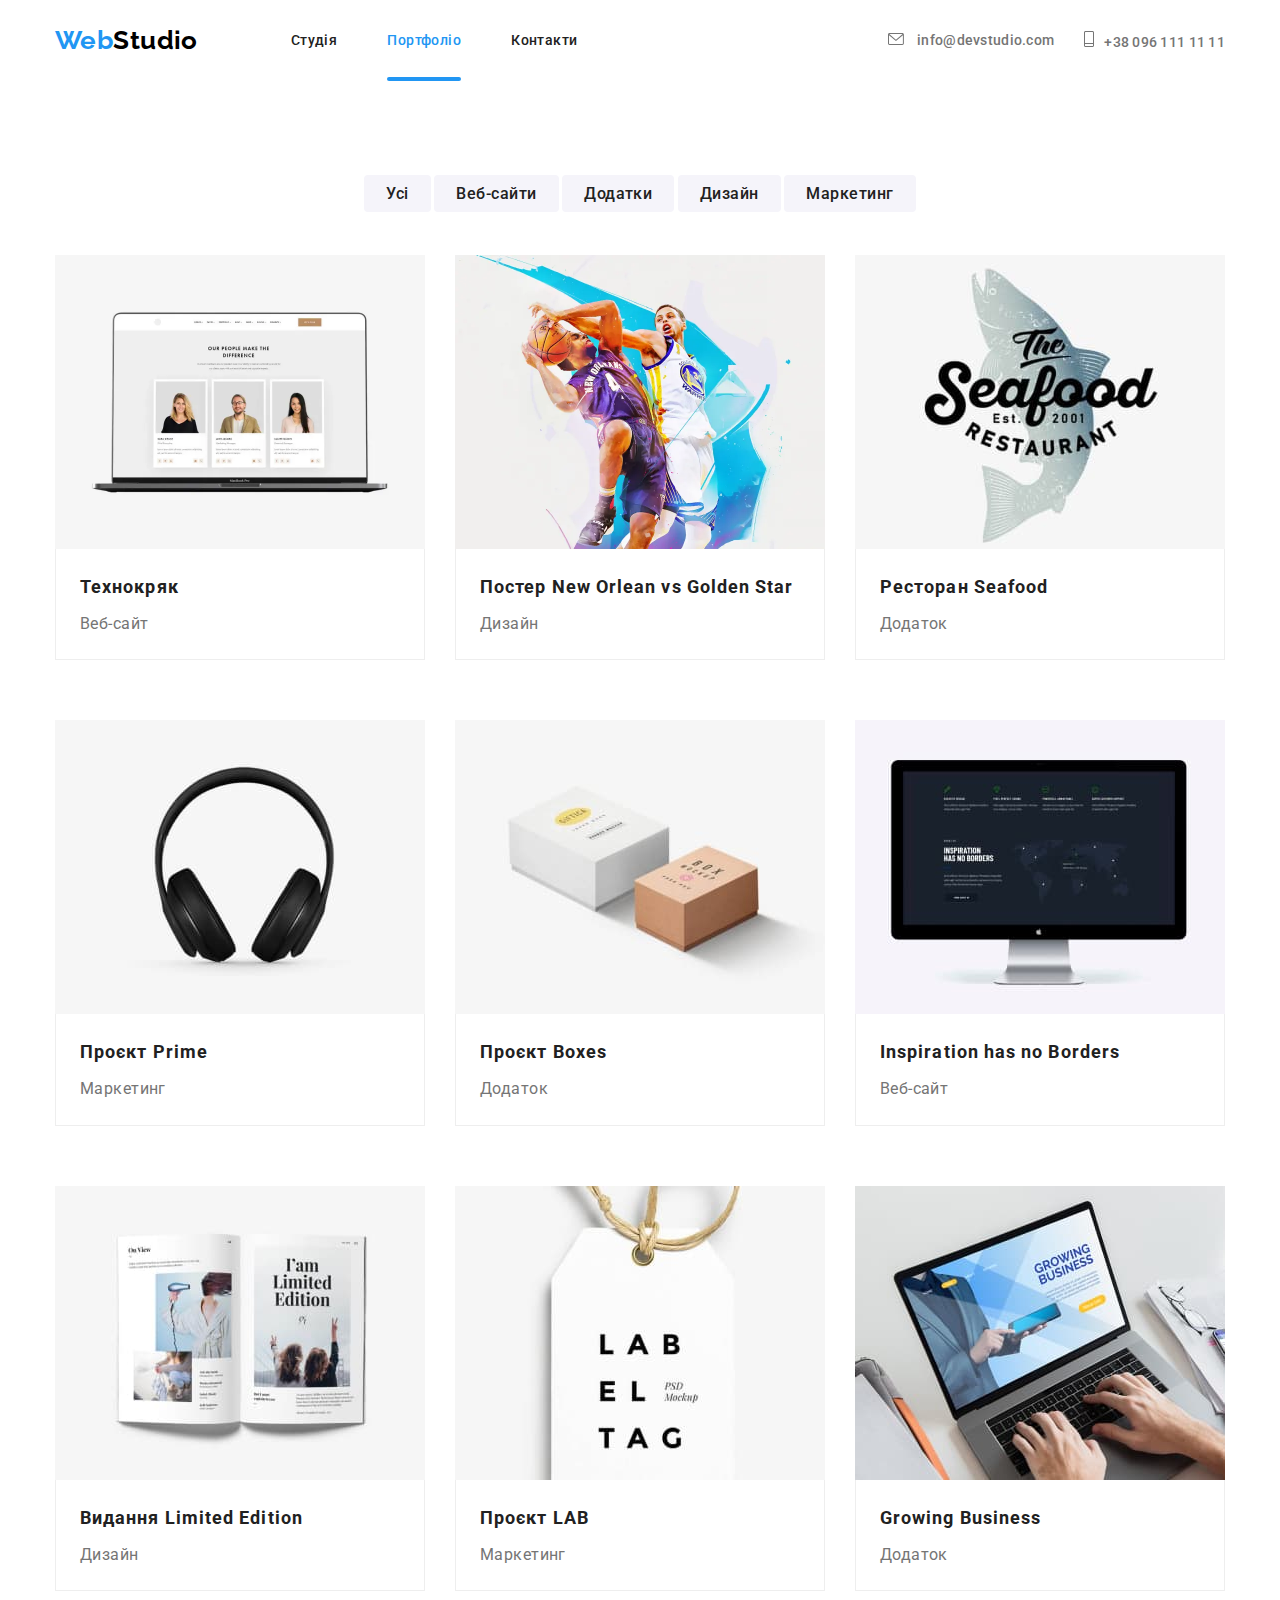
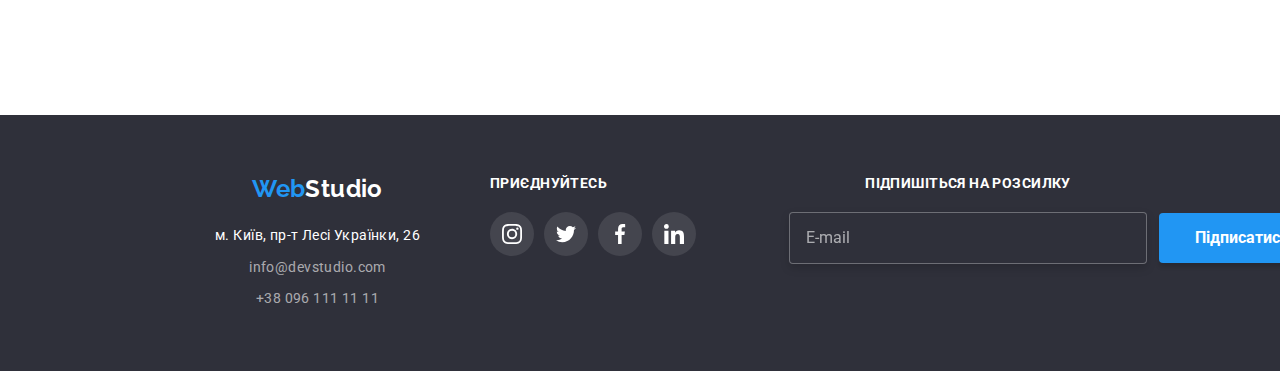
==== commit b7770b74: "адаптивна верстка" ====
--- a/portfolio.html
+++ b/portfolio.html
@@ -163,17 +163,27 @@
             <li class="list-filters__item">
               <a href="" class="list-filters__link">
                 <div class="list-filters__image">
-                  <img
-        srcset="
-          ./images/krayk-370.jpg 370w,
-          ./images/krayk-740.jpg 740w,
-          ./images/krayk-1110.jpg 1110w
-        "
-        src="./images/krayk-370.jpg"
-        alt="Технокряк"
-        sizes="(min-width: 1200px) 33vw, (min-width: 768px) 50vw, 100vw"
-      />
-                  <!-- <img src="./images/krayk.jpg" alt="Технокряк" width="370" /> -->
+                  <picture>
+                    <source
+                      srcset="
+                        ./images/krayk-370.webp   370w,
+                        ./images/krayk-740.webp   740w,
+                        ./images/krayk-1110.webp 1110w
+                      "
+                      type="image/webp"
+                      sizes="(min-width: 1200px) 33vw, (min-width: 768px) 50vw, 100vw"
+                    />
+                    <img
+                      srcset="
+                        ./images/krayk-370.jpg   370w,
+                        ./images/krayk-740.jpg   740w,
+                        ./images/krayk-1110.jpg 1110w
+                      "
+                      src="./images/krayk-370.jpg"
+                      alt="Технокряк"
+                      sizes="(min-width: 1200px) 33vw, (min-width: 768px) 50vw, 100vw"
+                    />
+                  </picture>
                   <div class="card-overlay">
                     <p class="card-overlay__hover">
                       Ресурс пропонує комплексні пропозиції з різним рівнем
@@ -192,17 +202,27 @@
             <li class="list-filters__item">
               <a href="" class="list-filters__link">
                 <div class="list-filters__image">
-                  <img
-        srcset="
-          ./images/poster-370.jpg   370w,
-          ./images/poster-740.jpg   740w,
-          ./images/poster-1110.jpg  1110w,
-        "
-        src="./images/poster-370.jpg"
-        alt="Постер"
-        sizes="(min-width: 1200px) 33vw, (min-width: 768px) 50vw, 100vw"
-      />
-                  <!-- <img src="./images/poster.jpg" alt="Постер" width="370" /> -->
+                  <picture>
+                    <source
+                      srcset="
+                        ./images/poster-370.webp   370w,
+                        ./images/poster-740.webp   740w,
+                        ./images/poster-1110.webp 1110w
+                      "
+                      type="image/webp"
+                      sizes="(min-width: 1200px) 33vw, (min-width: 768px) 50vw, 100vw"
+                    />
+                    <img
+                      srcset="
+                        ./images/poster-370.jpg   370w,
+                        ./images/poster-740.jpg   740w,
+                        ./images/poster-1110.jpg 1110w
+                      "
+                      src="./images/poster-370.jpg"
+                      alt="Постер"
+                      sizes="(min-width: 1200px) 33vw, (min-width: 768px) 50vw, 100vw"
+                    />
+                  </picture>
                   <div class="card-overlay">
                     <p class="card-overlay__hover">
                       Ресурс пропонує комплексні пропозиції з різним рівнем
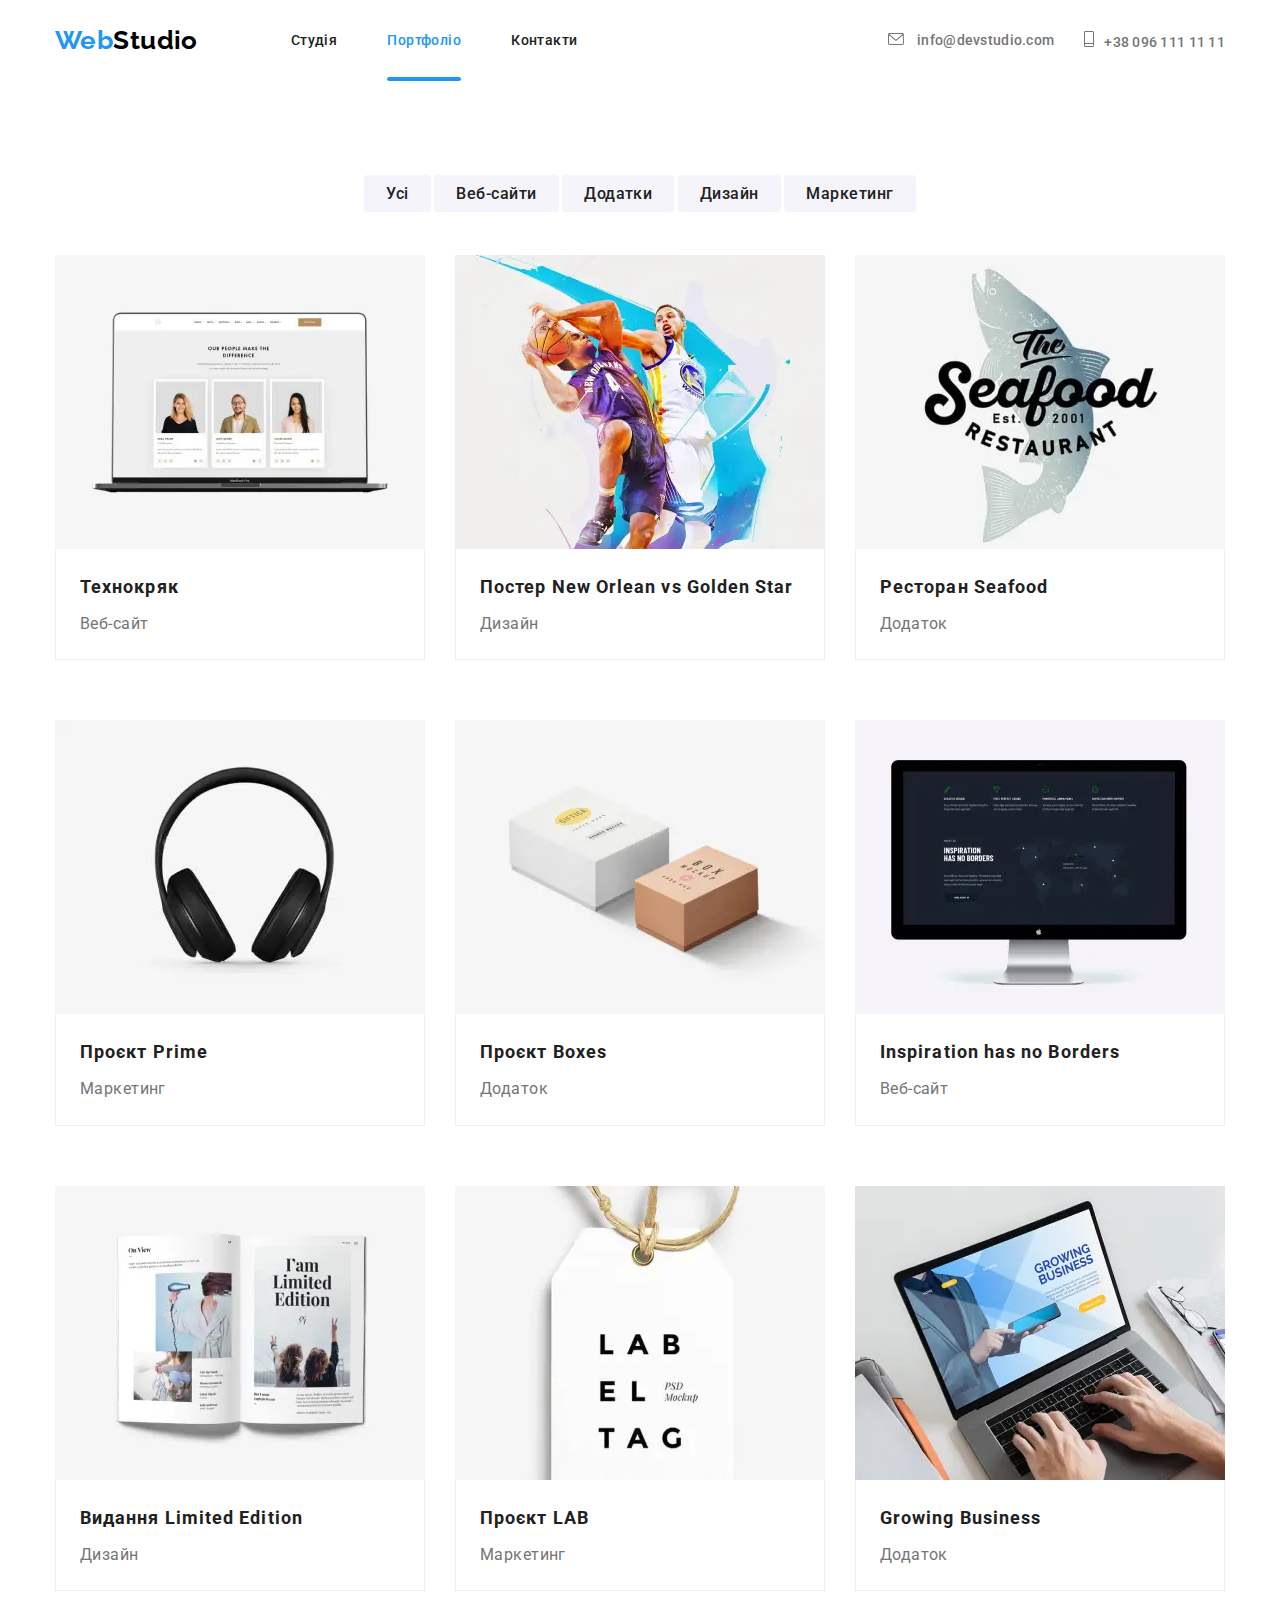
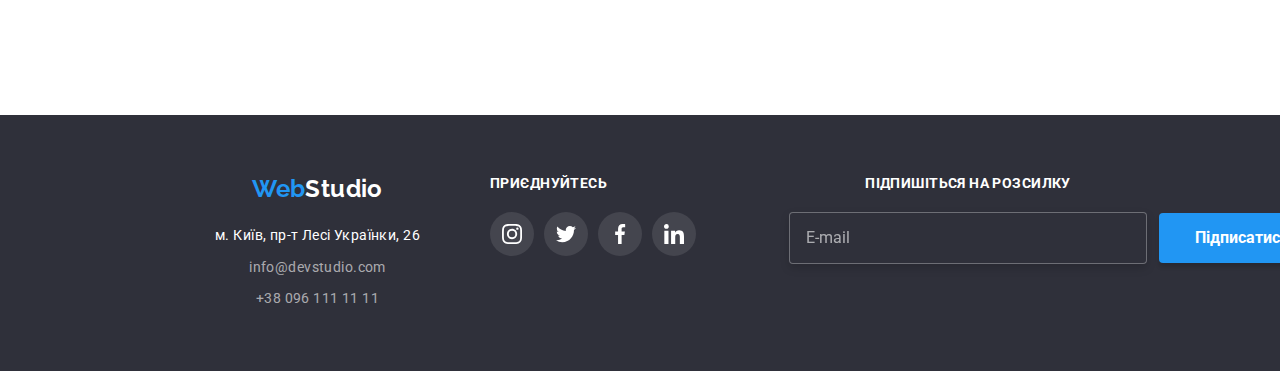
==== commit 33d181f2: "адаптивні зображення "портфоліо"" ====
--- a/portfolio.html
+++ b/portfolio.html
@@ -166,22 +166,55 @@
                   <picture>
                     <source
                       srcset="
-                        ./images/krayk-370.webp   370w,
-                        ./images/krayk-740.webp   740w,
-                        ./images/krayk-1110.webp 1110w
+                        ./images/desktop-version/krayk-370.webp 1x,
+                        ./images/desktop-version/krayk-740.webp 2x
                       "
+                      media="(min-width:1200px)"
                       type="image/webp"
-                      sizes="(min-width: 1200px) 33vw, (min-width: 768px) 50vw, 100vw"
+                    />
+                    <source
+                      srcset="
+                        ./images/desktop-version/krayk-370.jpg 1x,
+                        ./images/desktop-version/krayk-740.jpg 2x
+                      "
+                      media="(min-width:1200px)"
+                      type="image/jpeg"
+                    />
+                    <source
+                      srcset="
+                        ./images/tablet-version/krayk-354.webp 1x,
+                        ./images/tablet-version/krayk-708.webp 2x
+                      "
+                      media="(min-width:768px)"
+                      type="image/webp"
+                    />
+                    <source
+                      srcset="
+                        ./images/tablet-version/krayk-354.jpg 1x,
+                        ./images/tablet-version/krayk-708.jpg 2x
+                      "
+                      media="(min-width:768px)"
+                      type="image/jpeg"
+                    />
+                    <source
+                      srcset="
+                        ./images/mobile-version/krayk-450.webp 1x,
+                        ./images/mobile-version/krayk-900.webp 2x
+                      "
+                      media="(max-width:767px)"
+                      type="image/webp"
+                    />
+                    <source
+                      srcset="
+                        ./images/mobile-version/krayk-450.jpg 1x,
+                        ./images/mobile-version/krayk-900.jpg 2x
+                      "
+                      media="(max-width:767px)"
+                      type="image/jpeg"
                     />
                     <img
-                      srcset="
-                        ./images/krayk-370.jpg   370w,
-                        ./images/krayk-740.jpg   740w,
-                        ./images/krayk-1110.jpg 1110w
-                      "
-                      src="./images/krayk-370.jpg"
+                      src="./images/mobile-version/krayk-450.jpg"
                       alt="Технокряк"
-                      sizes="(min-width: 1200px) 33vw, (min-width: 768px) 50vw, 100vw"
                     />
                   </picture>
                   <div class="card-overlay">
@@ -203,26 +236,59 @@
               <a href="" class="list-filters__link">
                 <div class="list-filters__image">
                   <picture>
-                    <source
-                      srcset="
-                        ./images/poster-370.webp   370w,
-                        ./images/poster-740.webp   740w,
-                        ./images/poster-1110.webp 1110w
-                      "
-                      type="image/webp"
-                      sizes="(min-width: 1200px) 33vw, (min-width: 768px) 50vw, 100vw"
-                    />
-                    <img
-                      srcset="
-                        ./images/poster-370.jpg   370w,
-                        ./images/poster-740.jpg   740w,
-                        ./images/poster-1110.jpg 1110w
-                      "
-                      src="./images/poster-370.jpg"
-                      alt="Постер"
-                      sizes="(min-width: 1200px) 33vw, (min-width: 768px) 50vw, 100vw"
-                    />
-                  </picture>
+                <source
+                  srcset="
+                    ./images/desktop-version/poster-370.webp 1x,
+                    ./images/desktop-version/poster-740.webp 2x
+                  "
+                  media="(min-width:1200px)"
+                  type="image/webp"
+                />
+                <source
+                  srcset="
+                    ./images/desktop-version/poster-370.jpg 1x,
+                    ./images/desktop-version/poster-740.jpg 2x
+                  "
+                  media="(min-width:1200px)"
+                  type="image/jpeg"
+                />
+                <source
+                  srcset="
+                    ./images/tablet-version/poster-354.webp 1x,
+                    ./images/tablet-version/poster-708.webp 2x
+                  "
+                  media="(min-width:768px)"
+                  type="image/webp"
+                />
+                <source
+                  srcset="
+                    ./images/tablet-version/poster-354.jpg 1x,
+                    ./images/tablet-version/poster-708.jpg 2x
+                  "
+                  media="(min-width:768px)"
+                  type="image/jpeg"
+                />
+                <source
+                  srcset="
+                    ./images/mobile-version/poster-450.webp 1x,
+                    ./images/mobile-version/poster-900.webp 2x
+                  "
+                  media="(max-width:767px)"
+                  type="image/webp"
+                />
+                <source
+                  srcset="
+                    ./images/mobile-version/poster-450.jpg 1x,
+                    ./images/mobile-version/poster-900.jpg 2x
+                  "
+                  media="(max-width:767px)"
+                  type="image/jpeg"
+                />
+                <img
+                  src="./images/mobile-version/poster-450.jpg"
+                  alt="Постер"
+                />
+              </picture>
                   <div class="card-overlay">
                     <p class="card-overlay__hover">
                       Ресурс пропонує комплексні пропозиції з різним рівнем
@@ -243,7 +309,60 @@
             <li class="list-filters__item">
               <a href="" class="list-filters__link">
                 <div class="list-filters__image">
-                  <img src="./images/seafoot.jpg" alt="ресторан" width="370" />
+                  <picture>
+                <source
+                  srcset="
+                    ./images/desktop-version/seafoot-370.webp 1x,
+                    ./images/desktop-version/seafoot-740.webp 2x
+                  "
+                  media="(min-width:1200px)"
+                  type="image/webp"
+                />
+                <source
+                  srcset="
+                    ./images/desktop-version/seafoot-370.jpg 1x,
+                    ./images/desktop-version/seafoot-740.jpg 2x
+                  "
+                  media="(min-width:1200px)"
+                  type="image/jpeg"
+                />
+                <source
+                  srcset="
+                    ./images/tablet-version/seafoot-354.webp 1x,
+                    ./images/tablet-version/seafoot-708.webp 2x
+                  "
+                  media="(min-width:768px)"
+                  type="image/webp"
+                />
+                <source
+                  srcset="
+                    ./images/tablet-version/seafoot-354.jpg 1x,
+                    ./images/tablet-version/seafoot-708.jpg 2x
+                  "
+                  media="(min-width:768px)"
+                  type="image/jpeg"
+                />
+                <source
+                  srcset="
+                    ./images/mobile-version/seafoot-450.webp 1x,
+                    ./images/mobile-version/seafoot-900.webp 2x
+                  "
+                  media="(max-width:767px)"
+                  type="image/webp"
+                />
+                <source
+                  srcset="
+                    ./images/mobile-version/seafoot-450.jpg 1x,
+                    ./images/mobile-version/seafoot-900.jpg 2x
+                  "
+                  media="(max-width:767px)"
+                  type="image/jpeg"
+                />
+                <img
+                  src="./images/mobile-version/seafoot-450.jpg"
+                  alt="ресторан"
+                />
+              </picture>
                   <div class="card-overlay">
                     <p class="card-overlay__hover">
                       Ресурс пропонує комплексні пропозиції з різним рівнем
@@ -264,7 +383,60 @@
             <li class="list-filters__item">
               <a href="" class="list-filters__link">
                 <div class="list-filters__image">
-                  <img src="./images/prime.jpg" alt="проєкти" width="370" />
+                  <picture>
+                <source
+                  srcset="
+                    ./images/desktop-version/prime-370.webp 1x,
+                    ./images/desktop-version/prime-740.webp 2x
+                  "
+                  media="(min-width:1200px)"
+                  type="image/webp"
+                />
+                <source
+                  srcset="
+                    ./images/desktop-version/prime-370.jpg 1x,
+                    ./images/desktop-version/prime-740.jpg 2x
+                  "
+                  media="(min-width:1200px)"
+                  type="image/jpeg"
+                />
+                <source
+                  srcset="
+                    ./images/tablet-version/prime-354.webp 1x,
+                    ./images/tablet-version/prime-708.webp 2x
+                  "
+                  media="(min-width:768px)"
+                  type="image/webp"
+                />
+                <source
+                  srcset="
+                    ./images/tablet-version/prime-354.jpg 1x,
+                    ./images/tablet-version/prime-708.jpg 2x
+                  "
+                  media="(min-width:768px)"
+                  type="image/jpeg"
+                />
+                <source
+                  srcset="
+                    ./images/mobile-version/prime-450.webp 1x,
+                    ./images/mobile-version/prime-900.webp 2x
+                  "
+                  media="(max-width:767px)"
+                  type="image/webp"
+                />
+                <source
+                  srcset="
+                    ./images/mobile-version/prime-450.jpg 1x,
+                    ./images/mobile-version/prime-900.jpg 2x
+                  "
+                  media="(max-width:767px)"
+                  type="image/jpeg"
+                />
+                <img
+                  src="./images/mobile-version/prime-450.jpg"
+                  alt="проєкти"
+                />
+              </picture>
                   <div class="card-overlay">
                     <p class="card-overlay__hover">
                       Ресурс пропонує комплексні пропозиції з різним рівнем
@@ -285,7 +457,60 @@
             <li class="list-filters__item">
               <a href="" class="list-filters__link">
                 <div class="list-filters__image">
-                  <img src="./images/boxes.jpg" alt="додатки" width="370" />
+                  <picture>
+                <source
+                  srcset="
+                    ./images/desktop-version/boxes-370.webp 1x,
+                    ./images/desktop-version/boxes-740.webp 2x
+                  "
+                  media="(min-width:1200px)"
+                  type="image/webp"
+                />
+                <source
+                  srcset="
+                    ./images/desktop-version/boxes-370.jpg 1x,
+                    ./images/desktop-version/boxes-740.jpg 2x
+                  "
+                  media="(min-width:1200px)"
+                  type="image/jpeg"
+                />
+                <source
+                  srcset="
+                    ./images/tablet-version/boxes-354.webp 1x,
+                    ./images/tablet-version/boxes-708.webp 2x
+                  "
+                  media="(min-width:768px)"
+                  type="image/webp"
+                />
+                <source
+                  srcset="
+                    ./images/tablet-version/boxes-354.jpg 1x,
+                    ./images/tablet-version/boxes-708.jpg 2x
+                  "
+                  media="(min-width:768px)"
+                  type="image/jpeg"
+                />
+                <source
+                  srcset="
+                    ./images/mobile-version/boxes-450.webp 1x,
+                    ./images/mobile-version/boxes-900.webp 2x
+                  "
+                  media="(max-width:767px)"
+                  type="image/webp"
+                />
+                <source
+                  srcset="
+                    ./images/mobile-version/boxes-450.jpg 1x,
+                    ./images/mobile-version/boxes-900.jpg 2x
+                  "
+                  media="(max-width:767px)"
+                  type="image/jpeg"
+                />
+                <img
+                  src="./images/mobile-version/boxes-450.jpg"
+                  alt="додатки"
+                />
+              </picture>
                   <div class="card-overlay">
                     <p class="card-overlay__hover">
                       Ресурс пропонує комплексні пропозиції з різним рівнем
@@ -306,11 +531,134 @@
             <li class="list-filters__item">
               <a href="" class="list-filters__link">
                 <div class="list-filters__image">
-                  <img
-                    src="./images/inspiration.jpg"
-                    alt="веб-сайти"
-                    width="370"
-                  />
+                  <picture>
+                <source
+                  srcset="
+                    ./images/desktop-version/inspiration-370.webp 1x,
+                    ./images/desktop-version/inspiration-740.webp 2x
+                  "
+                  media="(min-width:1200px)"
+                  type="image/webp"
+                />
+                <source
+                  srcset="
+                    ./images/desktop-version/inspiration-370.jpg 1x,
+                    ./images/desktop-version/inspiration-740.jpg 2x
+                  "
+                  media="(min-width:1200px)"
+                  type="image/jpeg"
+                />
+                <source
+                  srcset="
+                    ./images/tablet-version/inspiration-354.webp 1x,
+                    ./images/tablet-version/inspiration-708.webp 2x
+                  "
+                  media="(min-width:768px)"
+                  type="image/webp"
+                />
+                <source
+                  srcset="
+                    ./images/tablet-version/inspiration-354.jpg 1x,
+                    ./images/tablet-version/inspiration-708.jpg 2x
+                  "
+                  media="(min-width:768px)"
+                  type="image/jpeg"
+                />
+                <source
+                  srcset="
+                    ./images/mobile-version/inspiration-450.webp 1x,
+                    ./images/mobile-version/inspiration-900.webp 2x
+                  "
+                  media="(max-width:767px)"
+                  type="image/webp"
+                />
+                <source
+                  srcset="
+                    ./images/mobile-version/inspiration-450.jpg 1x,
+                    ./images/mobile-version/inspiration-900.jpg 2x
+                  "
+                  media="(max-width:767px)"
+                  type="image/jpeg"
+                />
+                <img
+                  src="./images/mobile-version/inspiration-450.jpg"
+                  alt="веб-сайти"
+                />
+              </picture>
+                                <div class="card-overlay">
+                    <p class="card-overlay__hover">
+                      Ресурс пропонує комплексні пропозиції з різним рівнем
+                      функціоналу та сервісів. Все це дозволить відвідувачу
+                      отримати вичерпні відомості про компанію чи приватну
+                      особу.
+                    </p>
+                  </div>
+                </div>
+                <div class="cards">
+                  <h2 class="cards__name">
+                    <span lang="en">Inspiration has no Borders</span>
+                  </h2>
+                  <p class="cards__type">Веб-сайт</p>
+                </div>
+              </a>
+            </li>
+            <li class="list-filters__item">
+              <a href="" class="list-filters__link">
+                <div class="list-filters__image">
+                  <picture>
+                <source
+                  srcset="
+                    ./images/desktop-version/limited-370.webp 1x,
+                    ./images/desktop-version/limited-740.webp 2x
+                  "
+                  media="(min-width:1200px)"
+                  type="image/webp"
+                />
+                <source
+                  srcset="
+                    ./images/desktop-version/limited-370.jpg 1x,
+                    ./images/desktop-version/limited-740.jpg 2x
+                  "
+                  media="(min-width:1200px)"
+                  type="image/jpeg"
+                />
+                <source
+                  srcset="
+                    ./images/tablet-version/limited-354.webp 1x,
+                    ./images/tablet-version/limited-708.webp 2x
+                  "
+                  media="(min-width:768px)"
+                  type="image/webp"
+                />
+                <source
+                  srcset="
+                    ./images/tablet-version/limited-354.jpg 1x,
+                    ./images/tablet-version/limited-708.jpg 2x
+                  "
+                  media="(min-width:768px)"
+                  type="image/jpeg"
+                />
+                <source
+                  srcset="
+                    ./images/mobile-version/limited-450.webp 1x,
+                    ./images/mobile-version/limited-900.webp 2x
+                  "
+                  media="(max-width:767px)"
+                  type="image/webp"
+                />
+                <source
+                  srcset="
+                    ./images/mobile-version/limited-450.jpg 1x,
+                    ./images/mobile-version/limited-900.jpg 2x
+                  "
+                  media="(max-width:767px)"
+                  type="image/jpeg"
+                />
+                <img
+                  src="./images/mobile-version/limited-450.jpg"
+                  alt="видання"
+                />
+              </picture>
                   <div class="card-overlay">
                     <p class="card-overlay__hover">
                       Ресурс пропонує комплексні пропозиції з різним рівнем
@@ -322,16 +670,69 @@
                 </div>
                 <div class="cards">
                   <h2 class="cards__name">
-                    <span lang="en">Inspiration has no Borders</span>
+                    Видання <span lang="en">Limited Edition</span>
                   </h2>
-                  <p class="cards__type">Веб-сайт</p>
+                  <p class="cards__type">Дизайн</p>
                 </div>
               </a>
             </li>
             <li class="list-filters__item">
               <a href="" class="list-filters__link">
                 <div class="list-filters__image">
-                  <img src="./images/limited.jpg" alt="видання" width="370" />
+                  <picture>
+                <source
+                  srcset="
+                    ./images/desktop-version/lab-370.webp 1x,
+                    ./images/desktop-version/lab-740.webp 2x
+                  "
+                  media="(min-width:1200px)"
+                  type="image/webp"
+                />
+                <source
+                  srcset="
+                    ./images/desktop-version/lab-370.jpg 1x,
+                    ./images/desktop-version/lab-740.jpg 2x
+                  "
+                  media="(min-width:1200px)"
+                  type="image/jpeg"
+                />
+                <source
+                  srcset="
+                    ./images/tablet-version/lab-354.webp 1x,
+                    ./images/tablet-version/lab-708.webp 2x
+                  "
+                  media="(min-width:768px)"
+                  type="image/webp"
+                />
+                <source
+                  srcset="
+                    ./images/tablet-version/lab-354.jpg 1x,
+                    ./images/tablet-version/lab-708.jpg 2x
+                  "
+                  media="(min-width:768px)"
+                  type="image/jpeg"
+                />
+                <source
+                  srcset="
+                    ./images/mobile-version/lab-450.webp 1x,
+                    ./images/mobile-version/lab-900.webp 2x
+                  "
+                  media="(max-width:767px)"
+                  type="image/webp"
+                />
+                <source
+                  srcset="
+                    ./images/mobile-version/lab-450.jpg 1x,
+                    ./images/mobile-version/lab-900.jpg 2x
+                  "
+                  media="(max-width:767px)"
+                  type="image/jpeg"
+                />
+                <img
+                  src="./images/mobile-version/lab-450.jpg"
+                  alt="маркетинг"
+                />
+              </picture>
                   <div class="card-overlay">
                     <p class="card-overlay__hover">
                       Ресурс пропонує комплексні пропозиції з різним рівнем
@@ -342,36 +743,68 @@
                   </div>
                 </div>
                 <div class="cards">
-                  <h2 class="cards__name">
-                    Видання <span lang="en">Limited Edition</span>
-                  </h2>
-                  <p class="cards__type">Дизайн</p>
+                  <h2 class="cards__name">Проєкт <span lang="en">LAB</span></h2>
+                  <p class="cards__type">Маркетинг</p>
                 </div>
               </a>
             </li>
             <li class="list-filters__item">
               <a href="" class="list-filters__link">
                 <div class="list-filters__image">
-                  <img src="./images/lab.jpg" alt="маркетинг" width="370" />
-                  <div class="card-overlay">
-                    <p class="card-overlay__hover">
-                      Ресурс пропонує комплексні пропозиції з різним рівнем
-                      функціоналу та сервісів. Все це дозволить відвідувачу
-                      отримати вичерпні відомості про компанію чи приватну
-                      особу.
-                    </p>
-                  </div>
-                </div>
-                <div class="cards">
-                  <h2 class="cards__name">Проєкт <span lang="en">LAB</span></h2>
-                  <p class="cards__type">Маркетинг</p>
-                </div>
-              </a>
-            </li>
-            <li class="list-filters__item">
-              <a href="" class="list-filters__link">
-                <div class="list-filters__image">
-                  <img src="./images/growing.jpg" alt="додаток" width="370" />
+            <picture>
+                <source
+                  srcset="
+                    ./images/desktop-version/growing-370.webp 1x,
+                    ./images/desktop-version/growing-740.webp 2x
+                  "
+                  media="(min-width:1200px)"
+                  type="image/webp"
+                />
+                <source
+                  srcset="
+                    ./images/desktop-version/growing-370.jpg 1x,
+                    ./images/desktop-version/growing-740.jpg 2x
+                  "
+                  media="(min-width:1200px)"
+                  type="image/jpeg"
+                />
+                <source
+                  srcset="
+                    ./images/tablet-version/growing-354.webp 1x,
+                    ./images/tablet-version/growing-708.webp 2x
+                  "
+                  media="(min-width:768px)"
+                  type="image/webp"
+                />
+                <source
+                  srcset="
+                    ./images/tablet-version/growing-354.jpg 1x,
+                    ./images/tablet-version/growing-708.jpg 2x
+                  "
+                  media="(min-width:768px)"
+                  type="image/jpeg"
+                />
+                <source
+                  srcset="
+                    ./images/mobile-version/growing-450.webp 1x,
+                    ./images/mobile-version/growing-900.webp 2x
+                  "
+                  media="(max-width:767px)"
+                  type="image/webp"
+                />
+                <source
+                  srcset="
+                    ./images/mobile-version/growing-450.jpg 1x,
+                    ./images/mobile-version/growing-900.jpg 2x
+                  "
+                  media="(max-width:767px)"
+                  type="image/jpeg"
+                />
+                <img
+                  src="./images/mobile-version/growing-450.jpg"
+                  alt="додаток"
+                />
+              </picture>
                   <div class="card-overlay">
                     <p class="card-overlay__hover">
                       Ресурс пропонує комплексні пропозиції з різним рівнем
--- a/css/main.min.css
+++ b/css/main.min.css
@@ -1 +1 @@
-a{text-decoration:none}h1,h2,h3,h4,h5,h6{margin:0}img{display:block;max-width:100%;height:auto}.section__title--none{position:absolute;width:1px;height:1px;margin:-1px;border:0;padding:0;clip:rect(0 0 0 0);overflow:hidden}ul{margin:0;padding:0;list-style:none}.body{font-family:"Roboto",sans-serif;font-size:14px;line-height:1.2;letter-spacing:.03em;color:#757575;background-color:#fff}.body.modal-open{overflow:hidden}.container{padding:0 15px;margin-left:auto;margin-right:auto}.container--header{display:-webkit-box;display:-ms-flexbox;display:flex;-webkit-box-align:center;-ms-flex-align:center;align-items:center;min-height:60px}@media screen and (max-width: 767px){.container--header{-webkit-box-pack:justify;-ms-flex-pack:justify;justify-content:space-between}}@media screen and (min-width: 480px){.container{width:480px}}@media screen and (min-width: 768px){.container{width:768px;min-height:80px}}@media screen and (min-width: 1200px){.container{width:1200px}.container--footer{display:-webkit-box;display:-ms-flexbox;display:flex}}.mobile-menu__container{position:relative;padding-top:48px;padding-right:0;padding-bottom:48px;padding-left:40px}.header{position:relative}.logo{font-family:"Raleway",sans-serif;font-weight:700;font-size:24px}.logo--header{display:block;color:#000}@media screen and (min-width: 768px){.logo--header{margin-right:88px}}@media screen and (min-width: 1200px){.logo--header{margin-right:93px;font-size:26px}}.logo--footer{display:inline-block;margin-bottom:20px;width:100%;text-align:center;color:#fff}.logo__web{color:#2196f3}.backdrop{position:fixed;top:0;left:0;z-index:5;width:100%;height:100%;opacity:1;background-color:rgba(0,0,0,.2);-webkit-transition:opacity 250ms cubic-bezier(0.4, 0, 0.2, 1);transition:opacity 250ms cubic-bezier(0.4, 0, 0.2, 1);padding:93px 15px;overflow-y:scroll}.backdrop.is-hidden{opacity:0;pointer-events:none}.backdrop.is-hidden .modal{-webkit-transform:translate(-50%, -50%) scale(0);transform:translate(-50%, -50%) scale(0)}.modal{position:relative;padding:40px;min-height:609px;-webkit-box-shadow:0px 1px 3px rgba(0,0,0,.12),0px 1px 1px rgba(0,0,0,.14),0px 2px 1px rgba(0,0,0,.2);box-shadow:0px 1px 3px rgba(0,0,0,.12),0px 1px 1px rgba(0,0,0,.14),0px 2px 1px rgba(0,0,0,.2);border-radius:4px;background-color:#fff}@media screen and (max-width: 479px){.modal{max-width:450px}}@media screen and (min-width: 480px){.modal{width:450px;position:absolute;top:50%;left:50%;-webkit-transform:translate(-50%, -50%) scale(1);transform:translate(-50%, -50%) scale(1);-webkit-transition:-webkit-transform 250ms cubic-bezier(0.4, 0, 0.2, 1);transition:-webkit-transform 250ms cubic-bezier(0.4, 0, 0.2, 1);transition:transform 250ms cubic-bezier(0.4, 0, 0.2, 1);transition:transform 250ms cubic-bezier(0.4, 0, 0.2, 1), -webkit-transform 250ms cubic-bezier(0.4, 0, 0.2, 1)}}@media screen and (min-width: 1200px){.modal{width:528px;min-height:581px}}.modal__close{position:absolute;display:-webkit-box;display:-ms-flexbox;display:flex;-webkit-box-pack:center;-ms-flex-pack:center;justify-content:center;-webkit-box-align:center;-ms-flex-align:center;align-items:center;right:8px;top:8px;padding:0;z-index:9;width:30px;height:30px;cursor:pointer;border:1px solid rgba(0,0,0,.1);border-radius:50%;background-color:#fff}@media screen and (min-width: 1200px){.modal__close{left:490px}}.modal__close-icon{width:18px;height:18px;fill:#000;-webkit-transition:fill 250ms cubic-bezier(0.4, 0, 0.2, 1);transition:fill 250ms cubic-bezier(0.4, 0, 0.2, 1)}.modal__close:hover .modal__close-icon{fill:#2196f3}.contact{display:-webkit-box;display:-ms-flexbox;display:flex}@media screen and (max-width: 767px){.contact{margin-top:300px}}@media screen and (max-width: 767px){.contact-header{display:-webkit-box;display:-ms-flexbox;display:flex;-webkit-box-orient:vertical;-webkit-box-direction:reverse;-ms-flex-direction:column-reverse;flex-direction:column-reverse}}@media screen and (min-width: 768px){.contact-header{display:-webkit-box;display:-ms-flexbox;display:flex;-webkit-box-orient:vertical;-webkit-box-direction:normal;-ms-flex-direction:column;flex-direction:column;-webkit-box-pack:center;-ms-flex-pack:center;justify-content:center}.contact-header :not(:last-child){margin-bottom:10px}}@media screen and (min-width: 768px)and (max-width: 1199px){.contact-header{margin-left:90px}}@media screen and (min-width: 1200px){.contact-header{-webkit-box-orient:horizontal;-webkit-box-direction:normal;-ms-flex-direction:row;flex-direction:row;-webkit-box-align:center;-ms-flex-align:center;align-items:center}}@media screen and (max-width: 767px){.contact-header__item:not(:last-child){margin-top:32px}}@media screen and (min-width: 768px){.contact-header__item{min-height:14px}}@media screen and (min-width: 1200px){.contact-header__item{min-height:16px}.contact-header__item:not(:last-child){margin-right:30px;margin-bottom:0}}.contact-header__icon{fill:currentColor;-webkit-transition:fill 250ms cubic-bezier(0.4, 0, 0.2, 1);transition:fill 250ms cubic-bezier(0.4, 0, 0.2, 1)}@media screen and (max-width: 767px){.contact-header__icon{display:none}}@media screen and (min-width: 768px){.contact-header__icon{margin-right:8px}.contact-header__icon--mail{width:14px;height:10px}.contact-header__icon--tel{width:10px;height:14px}}@media screen and (min-width: 1200px){.contact-header__icon{margin-right:10px}.contact-header__icon--mail{width:16px;height:12px}.contact-header__icon--tel{width:10px;height:16px}}.contact-header__icon:hover,.contact-header__icon:focus{fill:#2196f3}.contact-header__link{width:100%;font-weight:500;color:currentColor;-webkit-transition:color 250ms cubic-bezier(0.4, 0, 0.2, 1);transition:color 250ms cubic-bezier(0.4, 0, 0.2, 1)}@media screen and (min-width: 768px){.contact-header__link{font-weight:500;font-size:12px;line-height:1.2;letter-spacing:.02em}}@media screen and (min-width: 1200px){.contact-header__link{font-size:14px}}.contact-header__link:hover,.contact-header__link:focus{color:#2196f3}@media screen and (max-width: 767px){.contact-header__link--phone{font-weight:500;font-size:34px;line-height:1.2;letter-spacing:.02em;color:#2196f3}}@media screen and (max-width: 767px){.contact-header__link--mail{font-weight:500;font-size:24px;line-height:1.2;letter-spacing:.02em;color:#757575}}.social-header{margin-top:64px}.social-header__item:not(:last-child){margin-right:20px}.social-header__link{font-weight:500;font-size:18px;line-height:1.2;letter-spacing:.02em;color:#2196f3}@media screen and (min-width: 768px){.social-header{display:none}}.social-header__list{display:-webkit-box;display:-ms-flexbox;display:flex}@media screen and (min-width: 1200px){.navigation{width:100%}}@media screen and (min-width: 768px){.main-nav{display:-webkit-box;display:-ms-flexbox;display:flex}}.menu-button__svg{z-index:5}.menu-button{display:-webkit-inline-box;display:-ms-inline-flexbox;display:inline-flex;margin:0;padding:0;border:none;line-height:0;background-color:#fff;cursor:pointer}@media screen and (min-width: 768px){.menu-button{display:none}}.menu-button:hover .menu-button__svg{fill:#2196f3}.menu-button .icon-cross{display:none}.menu-button.is-open .icon-cross{display:block}.menu-button.is-open .icon-menu{display:none}.mobile-menu{position:absolute;top:0;left:0;width:100%;height:100%;overflow:auto;background-color:#fff;-webkit-box-shadow:0px 4px 8px rgba(0,0,0,.04),0px 2px 4px rgba(0,0,0,.08),0px 1px 3px rgba(0,0,0,.16);box-shadow:0px 4px 8px rgba(0,0,0,.04),0px 2px 4px rgba(0,0,0,.08),0px 1px 3px rgba(0,0,0,.16)}.mobile-menu__close-btn{background-color:rgba(0,0,0,0);border:none;padding:0;line-height:0;position:absolute;top:10px;right:15px;cursor:pointer}.mobile-menu__close-icon{fill:#000;-webkit-transition:fill 250ms cubic-bezier(0.4, 0, 0.2, 1);transition:fill 250ms cubic-bezier(0.4, 0, 0.2, 1)}.mobile-menu__close-btn:hover .mobile-menu__close-icon,.mobile-menu__close-btn:focus .mobile-menu__close-icon{fill:#2196f3}.menu-button.is-open .menu{display:none}@media screen and (max-width: 767px){.menu{-webkit-transform:translateY(-100%);transform:translateY(-100%);-webkit-transition:-webkit-transform 500ms linear;transition:-webkit-transform 500ms linear;transition:transform 500ms linear;transition:transform 500ms linear, -webkit-transform 500ms linear;width:100%;min-height:616px;position:absolute;top:0;left:0;padding-left:40px;padding-top:48px;padding-bottom:48px;background-color:#fff}.menu.is-open{-webkit-transform:translateY(0);transform:translateY(0);z-index:4;display:-webkit-box;display:-ms-flexbox;display:flex;-webkit-box-orient:vertical;-webkit-box-direction:normal;-ms-flex-direction:column;flex-direction:column}}@media screen and (min-width: 768px){.menu{display:-webkit-box;display:-ms-flexbox;display:flex}}@media screen and (min-width: 1200px){.menu{-webkit-box-pack:justify;-ms-flex-pack:justify;justify-content:space-between}}@media screen and (max-width: 767px){.menu__item:not(:last-child){margin-bottom:32px}}.menu__link{-webkit-transition:color 250ms cubic-bezier(0.4, 0, 0.2, 1);transition:color 250ms cubic-bezier(0.4, 0, 0.2, 1)}@media screen and (max-width: 767px){.menu__link{font-weight:500;font-size:40px;line-height:1.2;color:#212121}}@media screen and (min-width: 768px){.menu__link{position:relative;display:block;padding-top:32px;padding-bottom:32px;font-weight:500;color:#212121}.menu__link--current::after{content:"";position:absolute;left:0;bottom:0;display:inline-block;width:100%;height:4px;border-radius:2px;background-color:#2196f3}}.menu__link:hover,.menu__link:focus{color:#2196f3}.menu__link--current{color:#2196f3}@media screen and (min-width: 768px){.menu__item+.menu__item{margin-left:50px}}.hero{display:-webkit-box;display:-ms-flexbox;display:flex;margin-left:auto;margin-right:auto;padding-top:118px;padding-bottom:118px;min-height:400px;background-color:#c4c4c4;background-image:-webkit-gradient(linear, left top, right top, from(rgba(47, 48, 58, 0.4)), to(rgba(47, 48, 58, 0.4))),url(../images/header-mobile.jpg);background-image:linear-gradient(to right, rgba(47, 48, 58, 0.4), rgba(47, 48, 58, 0.4)),url(../images/header-mobile.jpg);background-size:cover}@media screen and (min-width: 768px){.hero{background-image:-webkit-gradient(linear, left top, right top, from(rgba(47, 48, 58, 0.4)), to(rgba(47, 48, 58, 0.4))),url(../images/header-tablet.jpg);background-image:linear-gradient(to right, rgba(47, 48, 58, 0.4), rgba(47, 48, 58, 0.4)),url(../images/header-tablet.jpg)}}@media screen and (min-width: 1200px){.hero{max-width:1600px;padding-top:200px;padding-bottom:200px;min-height:600px;background-image:-webkit-gradient(linear, left top, right top, from(rgba(47, 48, 58, 0.4)), to(rgba(47, 48, 58, 0.4))),url(../images/fon-hero.jpg);background-image:linear-gradient(to right, rgba(47, 48, 58, 0.4), rgba(47, 48, 58, 0.4)),url(../images/fon-hero.jpg)}}.hero__title{margin-left:auto;margin-right:auto;font-weight:900;color:#fff;text-align:center;text-transform:uppercase;letter-spacing:.06em}@media screen and (min-width: 480px){.hero__title{width:360px;font-size:26px;line-height:1.6}}@media screen and (min-width: 1200px){.hero__title{width:696px;font-size:44px;line-height:1.4}}.hero__button{display:block;min-width:216px;height:50px;margin-top:30px;margin-left:auto;margin-right:auto;padding:0;border-radius:4px;border:none;cursor:pointer;font-weight:700;font-size:16px;line-height:1.9;letter-spacing:.06em;text-align:center;color:#fff;background-color:#2196f3}.hero__button:hover,.hero__button:focus{width:216px;height:50px;margin-left:auto;margin-right:auto;margin-top:30px}textarea{resize:none}.form__title{max-width:370px;margin:0;margin-bottom:12px;padding:0;text-align:center;font-weight:700;font-size:20px;line-height:1.5;color:#212121}@media screen and (min-width: 1200px){.form__title{width:448px}}.form__field{position:relative;display:-webkit-box;display:-ms-flexbox;display:flex;-webkit-box-orient:vertical;-webkit-box-direction:normal;-ms-flex-direction:column;flex-direction:column;font-size:12px;line-height:1.16;letter-spacing:.01em}.form__label{margin-bottom:4px}.input{position:relative}.input__field{width:100%;min-height:40px;margin-bottom:10px;padding:0;padding-left:42px;border-radius:4px;border:1px solid rgba(33,33,33,.2);font-size:16px;line-height:0;-webkit-transition:border 250ms cubic-bezier(0.4, 0, 0.2, 1);transition:border 250ms cubic-bezier(0.4, 0, 0.2, 1)}.input__field:hover,.input__field:focus{border-color:#2196f3}.input__icon:hover .input__field{border-color:#2196f3}.input__icon{position:absolute;top:11px;left:15px;width:18px;height:18px;fill:#212121;-webkit-transition:fill 250ms cubic-bezier(0.4, 0, 0.2, 1);transition:fill 250ms cubic-bezier(0.4, 0, 0.2, 1)}.input__icon:hover{fill:#2196f3}.input__field:hover+.input__icon,.input__field:focus+.input__icon{fill:#2196f3}.input:-moz-placeholder-shown+.input__icon{fill:#212121}.input:-ms-input-placeholder+.input__icon{fill:#212121}.input:placeholder-shown+.input__icon{fill:#212121}.input:not(:-moz-placeholder-shown)+.input__icon{fill:#2196f3}.input:not(:-ms-input-placeholder)+.input__icon{fill:#2196f3}.input:not(:placeholder-shown)+.input__icon{fill:#2196f3}.form__coment{height:120px;padding:12px 16px;border-radius:4px;border:1px solid rgba(33,33,33,.2);font-size:16px;line-height:1.17;letter-spacing:.03em;-webkit-transition:border 250ms cubic-bezier(0.4, 0, 0.2, 1);transition:border 250ms cubic-bezier(0.4, 0, 0.2, 1)}.form__coment:hover,.form__coment:focus{border-color:#2196f3}.form__coment::-webkit-input-placeholder{color:rgba(117,117,117,.5);font-size:12px;line-height:1.17;letter-spacing:.01em}.form__coment::-moz-placeholder{color:rgba(117,117,117,.5);font-size:12px;line-height:1.17;letter-spacing:.01em}.form__coment:-ms-input-placeholder{color:rgba(117,117,117,.5);font-size:12px;line-height:1.17;letter-spacing:.01em}.form__coment::-ms-input-placeholder{color:rgba(117,117,117,.5);font-size:12px;line-height:1.17;letter-spacing:.01em}.form__coment::placeholder{color:rgba(117,117,117,.5);font-size:12px;line-height:1.17;letter-spacing:.01em}.policy{position:relative;display:-webkit-box;display:-ms-flexbox;display:flex;-webkit-box-orient:horizontal;-webkit-box-direction:normal;-ms-flex-direction:row;flex-direction:row;-webkit-box-pack:start;-ms-flex-pack:start;justify-content:flex-start;-webkit-box-align:center;-ms-flex-align:center;align-items:center;margin-left:auto;margin-right:auto;margin-top:20px;margin-bottom:30px;font-size:12px;line-height:1.2;letter-spacing:.03em}@media screen and (min-width: 1200px){.policy{width:425px;font-size:14px;line-height:1.7}}.policy__check{position:absolute;-webkit-appearance:none;-moz-appearance:none;appearance:none}.policy__icon-off{width:16px;height:15px;margin-right:9px;opacity:1}.policy__icon-on{position:absolute;width:16px;height:15px;top:50%;-webkit-transform:translateY(-50%);transform:translateY(-50%);opacity:0}.policy__check:checked+.policy__icon-on{opacity:1}.policy__condition{text-decoration:underline;color:#2196f3}.form__button{margin-left:auto;margin-right:auto;width:200px;height:50px;border:none;border-radius:4px;font-weight:700;font-size:16px;line-height:1.9;letter-spacing:.06em;color:#fff;background-color:#2196f3}.section{margin-left:auto;margin-right:auto;padding-top:60px;padding-bottom:60px}@media screen and (min-width: 768px){.section{width:768px;padding-top:60px;padding-bottom:60px}}@media screen and (min-width: 1200px){.section{width:1200px;padding-top:94px;padding-bottom:94px}}.section__title{font-weight:700;font-size:28px;line-height:1.2;text-align:center;margin-top:0;margin-bottom:30px;color:#212121}@media screen and (min-width: 1200px){.section__title{font-size:36px;margin-bottom:50px}}@media screen and (min-width: 768px)and (max-width: 1199px){.pluses{display:-webkit-box;display:-ms-flexbox;display:flex;-ms-flex-wrap:wrap;flex-wrap:wrap;gap:30px}}@media screen and (min-width: 1200px){.pluses{display:-webkit-box;display:-ms-flexbox;display:flex;-webkit-box-pack:center;-ms-flex-pack:center;justify-content:center}}@media screen and (min-width: 768px)and (max-width: 1199px){.pluses__item{width:calc((100% - 30px)/2)}}@media screen and (min-width: 1200px){.pluses__item{width:270px}.pluses__item+.pluses__item{margin-left:30px}}.pluses-box{min-height:120px;margin-bottom:30px;display:-webkit-box;display:-ms-flexbox;display:flex;-webkit-box-pack:center;-ms-flex-pack:center;justify-content:center;-webkit-box-align:center;-ms-flex-align:center;align-items:center;background-color:#f5f4fa;border-radius:4px}@media screen and (max-width: 1199px){.pluses-box{margin-top:30px}}.pluses-box__icon{width:70px;height:70px}.pluses__title{width:270px;margin-top:0;margin-bottom:0;margin-left:auto;margin-right:auto;font-weight:700;font-size:14px;text-align:center;text-transform:uppercase;color:#212121}.pluses__text{margin-top:10px;margin-bottom:0;line-height:1.7}@media screen and (max-width: 1199px){.container--projects{display:none}}.projects{display:-webkit-box;display:-ms-flexbox;display:flex;-webkit-box-pack:center;-ms-flex-pack:center;justify-content:center}.projekts__employment{position:relative}.projekts__employment+.projekts__employment{margin-left:30px}.projects__image{position:relative}.projects__image::before{content:"";display:inline-block;position:absolute;width:100%;min-height:70px;bottom:0;background-color:rgba(47,48,58,.8)}.projekts__text{position:absolute;width:100%;min-height:70px;display:-webkit-box;display:-ms-flexbox;display:flex;-webkit-box-pack:center;-ms-flex-pack:center;justify-content:center;-webkit-box-align:center;-ms-flex-align:center;align-items:center;margin:0;padding:0;bottom:0;font-weight:700;color:#fff;text-transform:uppercase;text-align:center}.section--team{background-color:#f5f4fa}@media screen and (min-width: 480px){.section--team{width:480px}}@media screen and (min-width: 768px){.section--team{width:768px}}@media screen and (min-width: 1200px){.section--team{width:1200px}}@media screen and (min-width: 768px)and (max-width: 1199px){.team{display:-webkit-box;display:-ms-flexbox;display:flex;-ms-flex-wrap:wrap;flex-wrap:wrap;gap:30px}}@media screen and (min-width: 1200px){.team{display:-webkit-box;display:-ms-flexbox;display:flex;-webkit-box-pack:center;-ms-flex-pack:center;justify-content:center}}.team__box{background-color:#fff;-webkit-box-shadow:0px 1px 3px rgba(0,0,0,.12),0px 1px 1px rgba(0,0,0,.14),0px 2px 1px rgba(0,0,0,.2);box-shadow:0px 1px 3px rgba(0,0,0,.12),0px 1px 1px rgba(0,0,0,.14),0px 2px 1px rgba(0,0,0,.2);border-radius:0px 0px 4px 4px}@media screen and (max-width: 767px)and (max-width: 1199px){.team__box:not(:last-child){margin-bottom:30px}}@media screen and (min-width: 768px){.team__box{width:calc((100% - 30px)/2)}}@media screen and (min-width: 1200px){.team__box+.team__box{margin-left:30px}}.team__list{padding-top:30px;padding-bottom:24px}@media screen and (min-width: 1200px){.team__list{padding-bottom:30px}}.team__name{margin-bottom:0;font-weight:500;font-size:16px;text-align:center;color:#212121}.team__job{margin-top:10px;margin-bottom:16px;font-weight:400;font-size:16px;text-align:center}.photo{height:460px;width:100%;-o-object-fit:cover;object-fit:cover}@media screen and (min-width: 768px){.photo{height:374px}}@media screen and (min-width: 1200px){.photo{height:260px}}.social{display:-webkit-box;display:-ms-flexbox;display:flex;-webkit-box-pack:center;-ms-flex-pack:center;justify-content:center}.social__item{width:44px;height:44px;background-color:#fff}.social__item:not(:last-child){margin-right:10px}.social__link{display:-webkit-box;display:-ms-flexbox;display:flex;width:100%;height:100%;-webkit-box-pack:center;-ms-flex-pack:center;justify-content:center;-webkit-box-align:center;-ms-flex-align:center;align-items:center;border-radius:50%;color:#afb1b8;-webkit-transition:color 250ms cubic-bezier(0.4, 0, 0.2, 1),background-color 250ms cubic-bezier(0.4, 0, 0.2, 1);transition:color 250ms cubic-bezier(0.4, 0, 0.2, 1),background-color 250ms cubic-bezier(0.4, 0, 0.2, 1)}.social__link:not(:last-child){margin-right:10px}.social__link:hover,.social__link:focus{color:#fff;background-color:#2196f3}.social__icon{width:20px;height:20px;fill:currentColor;-webkit-transition:fill 250ms cubic-bezier(0.4, 0, 0.2, 1);transition:fill 250ms cubic-bezier(0.4, 0, 0.2, 1)}.social__icon:hover,.social__icon:focus{fill:currentColor}.social-footer__join{margin-top:0;margin-bottom:20px;font-weight:700;text-transform:uppercase;color:#fff}@media screen and (max-width: 767px){.social-footer{margin-top:60px;text-align:center}}@media screen and (min-width: 1200px){.social-footer{margin-left:70px}}.social--footer{display:-webkit-box;display:-ms-flexbox;display:flex;-webkit-box-pack:center;-ms-flex-pack:center;justify-content:center}.social__item--footer{width:44px;height:44px;margin-bottom:0;border-radius:50%;background-color:rgba(255,255,255,.1)}.social__item--footer:not(:last-child){margin-right:10px}.social__icon--footer{fill:#fff}.clients{display:-webkit-box;display:-ms-flexbox;display:flex}@media screen and (max-width: 1199px){.clients{-ms-flex-wrap:wrap;flex-wrap:wrap;gap:30px}}@media screen and (max-width: 1199px)and (min-width: 1200px){.clients{-webkit-box-pack:center;-ms-flex-pack:center;justify-content:center}}.clients__list{height:92px}@media screen and (max-width: 767px){.clients__list{-ms-flex-preferred-size:calc((100% - 30px)/2);flex-basis:calc((100% - 30px)/2)}}@media screen and (min-width: 768px)and (max-width: 1199px){.clients__list{-ms-flex-preferred-size:calc((100% - 60px)/3);flex-basis:calc((100% - 60px)/3)}}@media screen and (min-width: 1200px){.clients__list{width:170px}.clients__list:not(:last-child){margin-right:30px}}.clients__link{width:100%;height:100%;display:-webkit-box;display:-ms-flexbox;display:flex;-webkit-box-pack:center;-ms-flex-pack:center;justify-content:center;-webkit-box-align:center;-ms-flex-align:center;align-items:center;border:1px solid #afb1b8;border-radius:4px;color:#afb1b8;-webkit-transition:color 250ms cubic-bezier(0.4, 0, 0.2, 1),border-color 250ms cubic-bezier(0.4, 0, 0.2, 1);transition:color 250ms cubic-bezier(0.4, 0, 0.2, 1),border-color 250ms cubic-bezier(0.4, 0, 0.2, 1)}.clients__link:hover,.clients__link:focus{color:#2196f3;border-color:#2196f3}.clients__icon{width:106px;height:60px;fill:currentColor;-webkit-transition:fill 250ms cubic-bezier(0.4, 0, 0.2, 1);transition:fill 250ms cubic-bezier(0.4, 0, 0.2, 1)}.clients__icon:hover,.clients__icon:focus{fill:currentColor}.footer{padding-top:60px;padding-bottom:60px;margin:0 auto;background-color:#2f303a}@media screen and (min-width: 480px){.footer{width:480px}}@media screen and (min-width: 768px){.footer{width:768px}}@media screen and (min-width: 1200px){.footer{width:1600px}}@media screen and (min-width: 768px)and (max-width: 1199px){.communication{display:-webkit-box;display:-ms-flexbox;display:flex;-ms-flex-pack:distribute;justify-content:space-around;-webkit-box-align:baseline;-ms-flex-align:baseline;align-items:baseline}}@media screen and (min-width: 1200px){.communication{display:-webkit-box;display:-ms-flexbox;display:flex}}.contact-footer{text-align:center}.contact-footer__address{margin-bottom:8px}.contact-footer__link{font-style:normal;line-height:1.7;color:rgba(255,255,255,.6);-webkit-transition:color 250ms cubic-bezier(0.4, 0, 0.2, 1);transition:color 250ms cubic-bezier(0.4, 0, 0.2, 1)}.contact-footer__link--last{padding:0}.contact-footer__link:hover,.contact-footer__link:focus{color:#2196f3}.contact-footer__link--address{color:#fff}.subscription-form{margin-top:60px}@media screen and (min-width: 1200px){.subscription-form{display:-webkit-box;display:-ms-flexbox;display:flex;-webkit-box-pack:center;-ms-flex-pack:center;justify-content:center;-webkit-box-align:start;-ms-flex-align:start;align-items:flex-start;margin-top:0;margin-left:93px}}.subscribe{display:-webkit-box;display:-ms-flexbox;display:flex;-webkit-box-orient:vertical;-webkit-box-direction:normal;-ms-flex-direction:column;flex-direction:column;-webkit-box-align:center;-ms-flex-align:center;align-items:center}@media screen and (min-width: 1200px){.subscribe{margin-right:12px}}.subscribe__label{text-transform:uppercase;font-weight:700;color:#fff}.subscribe__input{margin-top:20px;min-height:50px;margin-left:auto;margin-right:auto;padding:15px 16px;font-size:16px;line-height:1.25;border:1px solid rgba(255,255,255,.3);-webkit-filter:drop-shadow(0px 4px 4px rgba(0, 0, 0, 0.15));filter:drop-shadow(0px 4px 4px rgba(0, 0, 0, 0.15));border-radius:4px;-webkit-transition:background-color 250ms cubic-bezier(0.4, 0, 0.2, 1);transition:background-color 250ms cubic-bezier(0.4, 0, 0.2, 1)}.subscribe__input::-webkit-input-placeholder{font-size:16px;line-height:1.25;color:rgba(255,255,255,.6)}.subscribe__input::-moz-placeholder{font-size:16px;line-height:1.25;color:rgba(255,255,255,.6)}.subscribe__input:-ms-input-placeholder{font-size:16px;line-height:1.25;color:rgba(255,255,255,.6)}.subscribe__input::-ms-input-placeholder{font-size:16px;line-height:1.25;color:rgba(255,255,255,.6)}.subscribe__input::placeholder{font-size:16px;line-height:1.25;color:rgba(255,255,255,.6)}.subscribe__input:-moz-placeholder-shown{background-color:#2f303a}.subscribe__input:-ms-input-placeholder{background-color:#2f303a}.subscribe__input:placeholder-shown{background-color:#2f303a}.subscribe__input:not(:-moz-placeholder-shown){background-color:#fff}.subscribe__input:not(:-ms-input-placeholder){background-color:#fff}.subscribe__input:not(:placeholder-shown){background-color:#fff}@media screen and (min-width: 480px){.subscribe__input{width:358px}}@media screen and (min-width: 768px){.subscribe__input{width:450px}}@media screen and (min-width: 1200px){.subscribe__input{width:358px}}.subscribe__button{width:200px;height:50px;margin-left:auto;margin-right:auto;display:-webkit-box;display:-ms-flexbox;display:flex;-webkit-box-pack:center;-ms-flex-pack:center;justify-content:center;-webkit-box-align:center;-ms-flex-align:center;align-items:center;border:none;background-color:#2196f3;-webkit-box-shadow:0px 4px 4px rgba(0,0,0,.15);box-shadow:0px 4px 4px rgba(0,0,0,.15);border-radius:4px;cursor:pointer;font-weight:700;font-size:16px;line-height:1.9;color:#fff}@media screen and (max-width: 1199px){.subscribe__button{margin-top:20px}}@media screen and (min-width: 1200px){.subscribe__button{margin-top:38px}}.subscribe__icon{margin-left:10px;margin-top:auto;margin-bottom:auto;width:24px;height:24px;fill:currentColor}.filtrs{margin-bottom:25px}@media screen and (min-width: 768px){.filtrs{margin-bottom:30px;text-align:center}}.filtrs__item{display:inline-block}@media screen and (max-width: 767px){.filtrs__item{margin-bottom:15px}}.filtrs__button{padding:6px 22px;border-radius:4px;border:none;cursor:pointer;font-family:"Roboto",sans-serif;font-weight:500;font-size:16px;line-height:1.6;letter-spacing:.03em;text-align:center;color:#212121;background-color:#f5f4fa;-webkit-transition:color 250ms cubic-bezier(0.4, 0, 0.2, 1),background-color 250ms cubic-bezier(0.4, 0, 0.2, 1),-webkit-box-shadow 250ms cubic-bezier(0.4, 0, 0.2, 1);transition:color 250ms cubic-bezier(0.4, 0, 0.2, 1),background-color 250ms cubic-bezier(0.4, 0, 0.2, 1),-webkit-box-shadow 250ms cubic-bezier(0.4, 0, 0.2, 1);transition:color 250ms cubic-bezier(0.4, 0, 0.2, 1),background-color 250ms cubic-bezier(0.4, 0, 0.2, 1),box-shadow 250ms cubic-bezier(0.4, 0, 0.2, 1);transition:color 250ms cubic-bezier(0.4, 0, 0.2, 1),background-color 250ms cubic-bezier(0.4, 0, 0.2, 1),box-shadow 250ms cubic-bezier(0.4, 0, 0.2, 1),-webkit-box-shadow 250ms cubic-bezier(0.4, 0, 0.2, 1)}.filtrs__button:hover,.filtrs__button:focus{-webkit-box-shadow:0px 3px 1px rgba(0,0,0,.1),0px 1px 2px rgba(0,0,0,.08),0px 2px 2px rgba(0,0,0,.12);box-shadow:0px 3px 1px rgba(0,0,0,.1),0px 1px 2px rgba(0,0,0,.08),0px 2px 2px rgba(0,0,0,.12);color:#fff;background-color:#2196f3}.filtrs__button:not(:last-child){margin-right:8px}@media screen and (min-width: 768px){.list-filters{display:-webkit-box;display:-ms-flexbox;display:flex;-ms-flex-wrap:wrap;flex-wrap:wrap;gap:30px}}@media screen and (min-width: 768px){.list-filters__item{-ms-flex-preferred-size:calc((100% - 30px)/2);flex-basis:calc((100% - 30px)/2)}}@media screen and (min-width: 1200px){.list-filters__item{-ms-flex-preferred-size:calc((100% - 60px)/3);flex-basis:calc((100% - 60px)/3)}}.list-filters__item:not(:last-child){margin-bottom:30px}.list-filters__link{display:block;-webkit-transition:-webkit-box-shadow 250ms cubic-bezier(0.4, 0, 0.2, 1);transition:-webkit-box-shadow 250ms cubic-bezier(0.4, 0, 0.2, 1);transition:box-shadow 250ms cubic-bezier(0.4, 0, 0.2, 1);transition:box-shadow 250ms cubic-bezier(0.4, 0, 0.2, 1), -webkit-box-shadow 250ms cubic-bezier(0.4, 0, 0.2, 1)}.list-filters__link:hover,.list-filters__link:focus{-webkit-box-shadow:0px 1px 1px rgba(0,0,0,.12),0px 4px 4px rgba(0,0,0,.06),1px 4px 6px rgba(0,0,0,.16);box-shadow:0px 1px 1px rgba(0,0,0,.12),0px 4px 4px rgba(0,0,0,.06),1px 4px 6px rgba(0,0,0,.16)}.cards{padding:20px 24px;background-color:var(--header-bg-color);border-left:1px solid #eee;border-right:1px solid #eee;border-bottom:1px solid #eee}.cards__name{margin-top:0;margin-bottom:4px;font-weight:700;font-size:18px;line-height:2;letter-spacing:.06em;color:#212121}.cards__type{margin-top:0;margin-bottom:0;font-size:16px;line-height:1.9;color:#757575}.list-filters__image{position:relative;overflow:hidden}.card-overlay{position:absolute;width:100%;min-height:294px;top:0;left:0;background-color:rgba(33,150,243,.9);-webkit-transform:translateY(100%);transform:translateY(100%);-webkit-transition:-webkit-transform 250ms cubic-bezier(0.4, 0, 0.2, 1);transition:-webkit-transform 250ms cubic-bezier(0.4, 0, 0.2, 1);transition:transform 250ms cubic-bezier(0.4, 0, 0.2, 1);transition:transform 250ms cubic-bezier(0.4, 0, 0.2, 1), -webkit-transform 250ms cubic-bezier(0.4, 0, 0.2, 1)}.list-filters__link:hover .card-overlay,.list-filters__link:focus .card-overlay{-webkit-transform:translateY(0);transform:translateY(0)}.card-overlay__hover{margin:0;padding-top:63px;padding-left:24px;font-size:18px;line-height:1.5;color:#fff}/*# sourceMappingURL=main.min.css.map */+a{text-decoration:none}h1,h2,h3,h4,h5,h6{margin:0}img{display:block;max-width:100%;height:auto}.section__title--none{position:absolute;width:1px;height:1px;margin:-1px;border:0;padding:0;clip:rect(0 0 0 0);overflow:hidden}ul{margin:0;padding:0;list-style:none}.body{font-family:"Roboto",sans-serif;font-size:14px;line-height:1.2;letter-spacing:.03em;color:#757575;background-color:#fff}.body.modal-open{overflow:hidden}.container{padding:0 15px;margin-left:auto;margin-right:auto}.container--header{display:-webkit-box;display:-ms-flexbox;display:flex;-webkit-box-align:center;-ms-flex-align:center;align-items:center;min-height:60px}@media screen and (max-width: 767px){.container--header{-webkit-box-pack:justify;-ms-flex-pack:justify;justify-content:space-between}}@media screen and (min-width: 480px){.container{width:480px}}@media screen and (min-width: 768px){.container{width:768px;min-height:80px}}@media screen and (min-width: 1200px){.container{width:1200px}.container--footer{display:-webkit-box;display:-ms-flexbox;display:flex}}.mobile-menu__container{position:relative;padding-top:48px;padding-right:0;padding-bottom:48px;padding-left:40px}.header{position:relative}.logo{font-family:"Raleway",sans-serif;font-weight:700;font-size:24px}.logo--header{display:block;color:#000}@media screen and (min-width: 768px){.logo--header{margin-right:88px}}@media screen and (min-width: 1200px){.logo--header{margin-right:93px;font-size:26px}}.logo--footer{display:inline-block;margin-bottom:20px;width:100%;text-align:center;color:#fff}.logo__web{color:#2196f3}.backdrop{position:fixed;top:0;left:0;z-index:5;width:100%;height:100%;opacity:1;background-color:rgba(0,0,0,.2);-webkit-transition:opacity 250ms cubic-bezier(0.4, 0, 0.2, 1);transition:opacity 250ms cubic-bezier(0.4, 0, 0.2, 1);padding:93px 15px;overflow-y:scroll}.backdrop.is-hidden{opacity:0;pointer-events:none}.backdrop.is-hidden .modal{-webkit-transform:translate(-50%, -50%) scale(0);transform:translate(-50%, -50%) scale(0)}.modal{position:relative;padding:40px;min-height:609px;-webkit-box-shadow:0px 1px 3px rgba(0,0,0,.12),0px 1px 1px rgba(0,0,0,.14),0px 2px 1px rgba(0,0,0,.2);box-shadow:0px 1px 3px rgba(0,0,0,.12),0px 1px 1px rgba(0,0,0,.14),0px 2px 1px rgba(0,0,0,.2);border-radius:4px;background-color:#fff}@media screen and (max-width: 479px){.modal{max-width:450px}}@media screen and (min-width: 480px){.modal{width:450px;position:absolute;top:50%;left:50%;-webkit-transform:translate(-50%, -50%) scale(1);transform:translate(-50%, -50%) scale(1);-webkit-transition:-webkit-transform 250ms cubic-bezier(0.4, 0, 0.2, 1);transition:-webkit-transform 250ms cubic-bezier(0.4, 0, 0.2, 1);transition:transform 250ms cubic-bezier(0.4, 0, 0.2, 1);transition:transform 250ms cubic-bezier(0.4, 0, 0.2, 1), -webkit-transform 250ms cubic-bezier(0.4, 0, 0.2, 1)}}@media screen and (min-width: 1200px){.modal{width:528px;min-height:581px}}.modal__close{position:absolute;display:-webkit-box;display:-ms-flexbox;display:flex;-webkit-box-pack:center;-ms-flex-pack:center;justify-content:center;-webkit-box-align:center;-ms-flex-align:center;align-items:center;right:8px;top:8px;padding:0;z-index:9;width:30px;height:30px;cursor:pointer;border:1px solid rgba(0,0,0,.1);border-radius:50%;background-color:#fff}@media screen and (min-width: 1200px){.modal__close{left:490px}}.modal__close-icon{width:18px;height:18px;fill:#000;-webkit-transition:fill 250ms cubic-bezier(0.4, 0, 0.2, 1);transition:fill 250ms cubic-bezier(0.4, 0, 0.2, 1)}.modal__close:hover .modal__close-icon{fill:#2196f3}.contact{display:-webkit-box;display:-ms-flexbox;display:flex}@media screen and (max-width: 767px){.contact{margin-top:300px}}@media screen and (max-width: 767px){.contact-header{display:-webkit-box;display:-ms-flexbox;display:flex;-webkit-box-orient:vertical;-webkit-box-direction:reverse;-ms-flex-direction:column-reverse;flex-direction:column-reverse}}@media screen and (min-width: 768px){.contact-header{display:-webkit-box;display:-ms-flexbox;display:flex;-webkit-box-orient:vertical;-webkit-box-direction:normal;-ms-flex-direction:column;flex-direction:column;-webkit-box-pack:center;-ms-flex-pack:center;justify-content:center}.contact-header :not(:last-child){margin-bottom:10px}}@media screen and (min-width: 768px)and (max-width: 1199px){.contact-header{margin-left:90px}}@media screen and (min-width: 1200px){.contact-header{-webkit-box-orient:horizontal;-webkit-box-direction:normal;-ms-flex-direction:row;flex-direction:row;-webkit-box-align:center;-ms-flex-align:center;align-items:center}}@media screen and (max-width: 767px){.contact-header__item:not(:last-child){margin-top:32px}}@media screen and (min-width: 768px){.contact-header__item{min-height:14px}}@media screen and (min-width: 1200px){.contact-header__item{min-height:16px}.contact-header__item:not(:last-child){margin-right:30px;margin-bottom:0}}.contact-header__icon{fill:currentColor;-webkit-transition:fill 250ms cubic-bezier(0.4, 0, 0.2, 1);transition:fill 250ms cubic-bezier(0.4, 0, 0.2, 1)}@media screen and (max-width: 767px){.contact-header__icon{display:none}}@media screen and (min-width: 768px){.contact-header__icon{margin-right:8px}.contact-header__icon--mail{width:14px;height:10px}.contact-header__icon--tel{width:10px;height:14px}}@media screen and (min-width: 1200px){.contact-header__icon{margin-right:10px}.contact-header__icon--mail{width:16px;height:12px}.contact-header__icon--tel{width:10px;height:16px}}.contact-header__icon:hover,.contact-header__icon:focus{fill:#2196f3}.contact-header__link{width:100%;font-weight:500;color:currentColor;-webkit-transition:color 250ms cubic-bezier(0.4, 0, 0.2, 1);transition:color 250ms cubic-bezier(0.4, 0, 0.2, 1)}@media screen and (min-width: 768px){.contact-header__link{font-weight:500;font-size:12px;line-height:1.2;letter-spacing:.02em}}@media screen and (min-width: 1200px){.contact-header__link{font-size:14px}}.contact-header__link:hover,.contact-header__link:focus{color:#2196f3}@media screen and (max-width: 767px){.contact-header__link--phone{font-weight:500;font-size:34px;line-height:1.2;letter-spacing:.02em;color:#2196f3}}@media screen and (max-width: 767px){.contact-header__link--mail{font-weight:500;font-size:24px;line-height:1.2;letter-spacing:.02em;color:#757575}}.social-header{margin-top:64px}.social-header__item:not(:last-child){margin-right:20px}.social-header__link{font-weight:500;font-size:18px;line-height:1.2;letter-spacing:.02em;color:#2196f3}@media screen and (min-width: 768px){.social-header{display:none}}.social-header__list{display:-webkit-box;display:-ms-flexbox;display:flex}@media screen and (min-width: 1200px){.navigation{width:100%}}@media screen and (min-width: 768px){.main-nav{display:-webkit-box;display:-ms-flexbox;display:flex}}.menu-button__svg{z-index:5}.menu-button{display:-webkit-inline-box;display:-ms-inline-flexbox;display:inline-flex;margin:0;padding:0;border:none;line-height:0;background-color:#fff;cursor:pointer}@media screen and (min-width: 768px){.menu-button{display:none}}.menu-button:hover .menu-button__svg{fill:#2196f3}.menu-button .icon-cross{display:none}.menu-button.is-open .icon-cross{display:block}.menu-button.is-open .icon-menu{display:none}.mobile-menu{position:absolute;top:0;left:0;width:100%;height:100%;overflow:auto;background-color:#fff;-webkit-box-shadow:0px 4px 8px rgba(0,0,0,.04),0px 2px 4px rgba(0,0,0,.08),0px 1px 3px rgba(0,0,0,.16);box-shadow:0px 4px 8px rgba(0,0,0,.04),0px 2px 4px rgba(0,0,0,.08),0px 1px 3px rgba(0,0,0,.16)}.mobile-menu__close-btn{background-color:rgba(0,0,0,0);border:none;padding:0;line-height:0;position:absolute;top:10px;right:15px;cursor:pointer}.mobile-menu__close-icon{fill:#000;-webkit-transition:fill 250ms cubic-bezier(0.4, 0, 0.2, 1);transition:fill 250ms cubic-bezier(0.4, 0, 0.2, 1)}.mobile-menu__close-btn:hover .mobile-menu__close-icon,.mobile-menu__close-btn:focus .mobile-menu__close-icon{fill:#2196f3}.menu-button.is-open .menu{display:none}@media screen and (max-width: 767px){.menu{-webkit-transform:translateY(-100%);transform:translateY(-100%);-webkit-transition:-webkit-transform 500ms linear;transition:-webkit-transform 500ms linear;transition:transform 500ms linear;transition:transform 500ms linear, -webkit-transform 500ms linear;width:100%;min-height:616px;position:absolute;top:0;left:0;padding-left:40px;padding-top:48px;padding-bottom:48px;background-color:#fff}.menu.is-open{-webkit-transform:translateY(0);transform:translateY(0);z-index:4;display:-webkit-box;display:-ms-flexbox;display:flex;-webkit-box-orient:vertical;-webkit-box-direction:normal;-ms-flex-direction:column;flex-direction:column}}@media screen and (min-width: 768px){.menu{display:-webkit-box;display:-ms-flexbox;display:flex}}@media screen and (min-width: 1200px){.menu{-webkit-box-pack:justify;-ms-flex-pack:justify;justify-content:space-between}}@media screen and (max-width: 767px){.menu__item:not(:last-child){margin-bottom:32px}}.menu__link{-webkit-transition:color 250ms cubic-bezier(0.4, 0, 0.2, 1);transition:color 250ms cubic-bezier(0.4, 0, 0.2, 1)}@media screen and (max-width: 767px){.menu__link{font-weight:500;font-size:40px;line-height:1.2;color:#212121}}@media screen and (min-width: 768px){.menu__link{position:relative;display:block;padding-top:32px;padding-bottom:32px;font-weight:500;color:#212121}.menu__link--current::after{content:"";position:absolute;left:0;bottom:0;display:inline-block;width:100%;height:4px;border-radius:2px;background-color:#2196f3}}.menu__link:hover,.menu__link:focus{color:#2196f3}.menu__link--current{color:#2196f3}@media screen and (min-width: 768px){.menu__item+.menu__item{margin-left:50px}}.hero{display:-webkit-box;display:-ms-flexbox;display:flex;margin-left:auto;margin-right:auto;padding-top:118px;padding-bottom:118px;min-height:400px;background-color:#c4c4c4;background-image:-webkit-gradient(linear, left top, right top, from(rgba(47, 48, 58, 0.4)), to(rgba(47, 48, 58, 0.4))),url(../images/header-mobile.jpg);background-image:linear-gradient(to right, rgba(47, 48, 58, 0.4), rgba(47, 48, 58, 0.4)),url(../images/header-mobile.jpg);background-size:cover}@media screen and (min-width: 768px){.hero{background-image:-webkit-gradient(linear, left top, right top, from(rgba(47, 48, 58, 0.4)), to(rgba(47, 48, 58, 0.4))),url(../images/header-tablet.jpg);background-image:linear-gradient(to right, rgba(47, 48, 58, 0.4), rgba(47, 48, 58, 0.4)),url(../images/header-tablet.jpg)}}@media screen and (min-width: 1200px){.hero{max-width:1600px;padding-top:200px;padding-bottom:200px;min-height:600px;background-image:-webkit-gradient(linear, left top, right top, from(rgba(47, 48, 58, 0.4)), to(rgba(47, 48, 58, 0.4))),url(../images/fon-hero.jpg);background-image:linear-gradient(to right, rgba(47, 48, 58, 0.4), rgba(47, 48, 58, 0.4)),url(../images/fon-hero.jpg)}}.hero__title{margin-left:auto;margin-right:auto;font-weight:900;color:#fff;text-align:center;text-transform:uppercase;letter-spacing:.06em}@media screen and (min-width: 480px){.hero__title{width:360px;font-size:26px;line-height:1.6}}@media screen and (min-width: 1200px){.hero__title{width:696px;font-size:44px;line-height:1.4}}.hero__button{display:block;min-width:216px;height:50px;margin-top:30px;margin-left:auto;margin-right:auto;padding:0;border-radius:4px;border:none;cursor:pointer;font-weight:700;font-size:16px;line-height:1.9;letter-spacing:.06em;text-align:center;color:#fff;background-color:#2196f3}.hero__button:hover,.hero__button:focus{width:216px;height:50px;margin-left:auto;margin-right:auto;margin-top:30px}textarea{resize:none}.form__title{max-width:370px;margin:0;margin-bottom:12px;padding:0;text-align:center;font-weight:700;font-size:20px;line-height:1.5;color:#212121}@media screen and (min-width: 1200px){.form__title{width:448px}}.form__field{position:relative;display:-webkit-box;display:-ms-flexbox;display:flex;-webkit-box-orient:vertical;-webkit-box-direction:normal;-ms-flex-direction:column;flex-direction:column;font-size:12px;line-height:1.16;letter-spacing:.01em}.form__label{margin-bottom:4px}.input{position:relative}.input__field{width:100%;min-height:40px;margin-bottom:10px;padding:0;padding-left:42px;border-radius:4px;border:1px solid rgba(33,33,33,.2);font-size:16px;line-height:0;-webkit-transition:border 250ms cubic-bezier(0.4, 0, 0.2, 1);transition:border 250ms cubic-bezier(0.4, 0, 0.2, 1)}.input__field:hover,.input__field:focus{border-color:#2196f3}.input__icon:hover .input__field{border-color:#2196f3}.input__icon{position:absolute;top:11px;left:15px;width:18px;height:18px;fill:#212121;-webkit-transition:fill 250ms cubic-bezier(0.4, 0, 0.2, 1);transition:fill 250ms cubic-bezier(0.4, 0, 0.2, 1)}.input__icon:hover{fill:#2196f3}.input__field:hover+.input__icon,.input__field:focus+.input__icon{fill:#2196f3}.input:-moz-placeholder-shown+.input__icon{fill:#212121}.input:-ms-input-placeholder+.input__icon{fill:#212121}.input:placeholder-shown+.input__icon{fill:#212121}.input:not(:-moz-placeholder-shown)+.input__icon{fill:#2196f3}.input:not(:-ms-input-placeholder)+.input__icon{fill:#2196f3}.input:not(:placeholder-shown)+.input__icon{fill:#2196f3}.form__coment{height:120px;padding:12px 16px;border-radius:4px;border:1px solid rgba(33,33,33,.2);font-size:16px;line-height:1.17;letter-spacing:.03em;-webkit-transition:border 250ms cubic-bezier(0.4, 0, 0.2, 1);transition:border 250ms cubic-bezier(0.4, 0, 0.2, 1)}.form__coment:hover,.form__coment:focus{border-color:#2196f3}.form__coment::-webkit-input-placeholder{color:rgba(117,117,117,.5);font-size:12px;line-height:1.17;letter-spacing:.01em}.form__coment::-moz-placeholder{color:rgba(117,117,117,.5);font-size:12px;line-height:1.17;letter-spacing:.01em}.form__coment:-ms-input-placeholder{color:rgba(117,117,117,.5);font-size:12px;line-height:1.17;letter-spacing:.01em}.form__coment::-ms-input-placeholder{color:rgba(117,117,117,.5);font-size:12px;line-height:1.17;letter-spacing:.01em}.form__coment::placeholder{color:rgba(117,117,117,.5);font-size:12px;line-height:1.17;letter-spacing:.01em}.policy{position:relative;display:-webkit-box;display:-ms-flexbox;display:flex;-webkit-box-orient:horizontal;-webkit-box-direction:normal;-ms-flex-direction:row;flex-direction:row;-webkit-box-pack:start;-ms-flex-pack:start;justify-content:flex-start;-webkit-box-align:center;-ms-flex-align:center;align-items:center;margin-left:auto;margin-right:auto;margin-top:20px;margin-bottom:30px;font-size:12px;line-height:1.2;letter-spacing:.03em}@media screen and (min-width: 1200px){.policy{width:425px;font-size:14px;line-height:1.7}}.policy__check{position:absolute;-webkit-appearance:none;-moz-appearance:none;appearance:none}.policy__icon-off{width:16px;height:15px;margin-right:9px;opacity:1}.policy__icon-on{position:absolute;width:16px;height:15px;top:50%;-webkit-transform:translateY(-50%);transform:translateY(-50%);opacity:0}.policy__check:checked+.policy__icon-on{opacity:1}.policy__condition{text-decoration:underline;color:#2196f3}.form__button{margin-left:auto;margin-right:auto;width:200px;height:50px;border:none;border-radius:4px;font-weight:700;font-size:16px;line-height:1.9;letter-spacing:.06em;color:#fff;background-color:#2196f3}.section{margin-left:auto;margin-right:auto;padding-top:60px;padding-bottom:60px}@media screen and (min-width: 768px){.section{width:768px;padding-top:60px;padding-bottom:60px}}@media screen and (min-width: 1200px){.section{width:1200px;padding-top:94px;padding-bottom:94px}}.section__title{font-weight:700;font-size:28px;line-height:1.2;text-align:center;margin-top:0;margin-bottom:30px;color:#212121}@media screen and (min-width: 1200px){.section__title{font-size:36px;margin-bottom:50px}}@media screen and (min-width: 768px)and (max-width: 1199px){.pluses{display:-webkit-box;display:-ms-flexbox;display:flex;-ms-flex-wrap:wrap;flex-wrap:wrap;gap:30px}}@media screen and (min-width: 1200px){.pluses{display:-webkit-box;display:-ms-flexbox;display:flex;-webkit-box-pack:center;-ms-flex-pack:center;justify-content:center}}@media screen and (min-width: 768px)and (max-width: 1199px){.pluses__item{width:calc((100% - 30px)/2)}}@media screen and (min-width: 1200px){.pluses__item{width:270px}.pluses__item+.pluses__item{margin-left:30px}}.pluses-box{min-height:120px;margin-bottom:30px;display:-webkit-box;display:-ms-flexbox;display:flex;-webkit-box-pack:center;-ms-flex-pack:center;justify-content:center;-webkit-box-align:center;-ms-flex-align:center;align-items:center;background-color:#f5f4fa;border-radius:4px}@media screen and (max-width: 1199px){.pluses-box{margin-top:30px}}.pluses-box__icon{width:70px;height:70px}.pluses__title{width:270px;margin-top:0;margin-bottom:0;margin-left:auto;margin-right:auto;font-weight:700;font-size:14px;text-align:center;text-transform:uppercase;color:#212121}.pluses__text{margin-top:10px;margin-bottom:0;line-height:1.7}@media screen and (max-width: 1199px){.container--projects{display:none}}.projects{display:-webkit-box;display:-ms-flexbox;display:flex;-webkit-box-pack:center;-ms-flex-pack:center;justify-content:center}.projekts__employment{position:relative}.projekts__employment+.projekts__employment{margin-left:30px}.projects__image{position:relative}.projects__image::before{content:"";display:inline-block;position:absolute;width:100%;min-height:70px;bottom:0;background-color:rgba(47,48,58,.8)}.projekts__text{position:absolute;width:100%;min-height:70px;display:-webkit-box;display:-ms-flexbox;display:flex;-webkit-box-pack:center;-ms-flex-pack:center;justify-content:center;-webkit-box-align:center;-ms-flex-align:center;align-items:center;margin:0;padding:0;bottom:0;font-weight:700;color:#fff;text-transform:uppercase;text-align:center}.section--team{background-color:#f5f4fa}@media screen and (min-width: 480px){.section--team{width:480px}}@media screen and (min-width: 768px){.section--team{width:768px}}@media screen and (min-width: 1200px){.section--team{width:1200px}}@media screen and (min-width: 768px)and (max-width: 1199px){.team{display:-webkit-box;display:-ms-flexbox;display:flex;-ms-flex-wrap:wrap;flex-wrap:wrap;gap:30px}}@media screen and (min-width: 1200px){.team{display:-webkit-box;display:-ms-flexbox;display:flex;-webkit-box-pack:center;-ms-flex-pack:center;justify-content:center}}.team__box{background-color:#fff;-webkit-box-shadow:0px 1px 3px rgba(0,0,0,.12),0px 1px 1px rgba(0,0,0,.14),0px 2px 1px rgba(0,0,0,.2);box-shadow:0px 1px 3px rgba(0,0,0,.12),0px 1px 1px rgba(0,0,0,.14),0px 2px 1px rgba(0,0,0,.2);border-radius:0px 0px 4px 4px}@media screen and (max-width: 767px)and (max-width: 1199px){.team__box:not(:last-child){margin-bottom:30px}}@media screen and (min-width: 768px){.team__box{width:calc((100% - 30px)/2)}}@media screen and (min-width: 1200px){.team__box+.team__box{margin-left:30px}}.team__list{padding-top:30px;padding-bottom:24px}@media screen and (min-width: 1200px){.team__list{padding-bottom:30px}}.team__name{margin-bottom:0;font-weight:500;font-size:16px;text-align:center;color:#212121}.team__job{margin-top:10px;margin-bottom:16px;font-weight:400;font-size:16px;text-align:center}.photo{height:460px;width:100%;-o-object-fit:cover;object-fit:cover}@media screen and (min-width: 768px){.photo{height:374px}}@media screen and (min-width: 1200px){.photo{height:260px}}.social{display:-webkit-box;display:-ms-flexbox;display:flex;-webkit-box-pack:center;-ms-flex-pack:center;justify-content:center}.social__item{width:44px;height:44px;background-color:#fff}.social__item:not(:last-child){margin-right:10px}.social__link{display:-webkit-box;display:-ms-flexbox;display:flex;width:100%;height:100%;-webkit-box-pack:center;-ms-flex-pack:center;justify-content:center;-webkit-box-align:center;-ms-flex-align:center;align-items:center;border-radius:50%;color:#afb1b8;-webkit-transition:color 250ms cubic-bezier(0.4, 0, 0.2, 1),background-color 250ms cubic-bezier(0.4, 0, 0.2, 1);transition:color 250ms cubic-bezier(0.4, 0, 0.2, 1),background-color 250ms cubic-bezier(0.4, 0, 0.2, 1)}.social__link:not(:last-child){margin-right:10px}.social__link:hover,.social__link:focus{color:#fff;background-color:#2196f3}.social__icon{width:20px;height:20px;fill:currentColor;-webkit-transition:fill 250ms cubic-bezier(0.4, 0, 0.2, 1);transition:fill 250ms cubic-bezier(0.4, 0, 0.2, 1)}.social__icon:hover,.social__icon:focus{fill:currentColor}.social-footer__join{margin-top:0;margin-bottom:20px;font-weight:700;text-transform:uppercase;color:#fff}@media screen and (max-width: 767px){.social-footer{margin-top:60px;text-align:center}}@media screen and (min-width: 1200px){.social-footer{margin-left:70px}}.social--footer{display:-webkit-box;display:-ms-flexbox;display:flex;-webkit-box-pack:center;-ms-flex-pack:center;justify-content:center}.social__item--footer{width:44px;height:44px;margin-bottom:0;border-radius:50%;background-color:rgba(255,255,255,.1)}.social__item--footer:not(:last-child){margin-right:10px}.social__icon--footer{fill:#fff}.clients{display:-webkit-box;display:-ms-flexbox;display:flex}@media screen and (max-width: 1199px){.clients{-ms-flex-wrap:wrap;flex-wrap:wrap;gap:30px}}@media screen and (max-width: 1199px)and (min-width: 1200px){.clients{-webkit-box-pack:center;-ms-flex-pack:center;justify-content:center}}.clients__list{height:92px}@media screen and (max-width: 767px){.clients__list{-ms-flex-preferred-size:calc((100% - 30px)/2);flex-basis:calc((100% - 30px)/2)}}@media screen and (min-width: 768px)and (max-width: 1199px){.clients__list{-ms-flex-preferred-size:calc((100% - 60px)/3);flex-basis:calc((100% - 60px)/3)}}@media screen and (min-width: 1200px){.clients__list{width:170px}.clients__list:not(:last-child){margin-right:30px}}.clients__link{width:100%;height:100%;display:-webkit-box;display:-ms-flexbox;display:flex;-webkit-box-pack:center;-ms-flex-pack:center;justify-content:center;-webkit-box-align:center;-ms-flex-align:center;align-items:center;border:1px solid #afb1b8;border-radius:4px;color:#afb1b8;-webkit-transition:color 250ms cubic-bezier(0.4, 0, 0.2, 1),border-color 250ms cubic-bezier(0.4, 0, 0.2, 1);transition:color 250ms cubic-bezier(0.4, 0, 0.2, 1),border-color 250ms cubic-bezier(0.4, 0, 0.2, 1)}.clients__link:hover,.clients__link:focus{color:#2196f3;border-color:#2196f3}.clients__icon{width:106px;height:60px;fill:currentColor;-webkit-transition:fill 250ms cubic-bezier(0.4, 0, 0.2, 1);transition:fill 250ms cubic-bezier(0.4, 0, 0.2, 1)}.clients__icon:hover,.clients__icon:focus{fill:currentColor}.footer{padding-top:60px;padding-bottom:60px;margin:0 auto;background-color:#2f303a}@media screen and (min-width: 480px){.footer{width:480px}}@media screen and (min-width: 768px){.footer{width:768px}}@media screen and (min-width: 1200px){.footer{width:1600px}}@media screen and (min-width: 768px)and (max-width: 1199px){.communication{display:-webkit-box;display:-ms-flexbox;display:flex;-ms-flex-pack:distribute;justify-content:space-around;-webkit-box-align:baseline;-ms-flex-align:baseline;align-items:baseline}}@media screen and (min-width: 1200px){.communication{display:-webkit-box;display:-ms-flexbox;display:flex}}.contact-footer{text-align:center}.contact-footer__address{margin-bottom:8px}.contact-footer__link{font-style:normal;line-height:1.7;color:rgba(255,255,255,.6);-webkit-transition:color 250ms cubic-bezier(0.4, 0, 0.2, 1);transition:color 250ms cubic-bezier(0.4, 0, 0.2, 1)}.contact-footer__link--last{padding:0}.contact-footer__link:hover,.contact-footer__link:focus{color:#2196f3}.contact-footer__link--address{color:#fff}.subscription-form{margin-top:60px}@media screen and (min-width: 1200px){.subscription-form{display:-webkit-box;display:-ms-flexbox;display:flex;-webkit-box-pack:center;-ms-flex-pack:center;justify-content:center;-webkit-box-align:start;-ms-flex-align:start;align-items:flex-start;margin-top:0;margin-left:93px}}.subscribe{display:-webkit-box;display:-ms-flexbox;display:flex;-webkit-box-orient:vertical;-webkit-box-direction:normal;-ms-flex-direction:column;flex-direction:column;-webkit-box-align:center;-ms-flex-align:center;align-items:center}@media screen and (min-width: 1200px){.subscribe{margin-right:12px}}.subscribe__label{text-transform:uppercase;font-weight:700;color:#fff}.subscribe__input{margin-top:20px;min-height:50px;margin-left:auto;margin-right:auto;padding:15px 16px;font-size:16px;line-height:1.25;border:1px solid rgba(255,255,255,.3);-webkit-filter:drop-shadow(0px 4px 4px rgba(0, 0, 0, 0.15));filter:drop-shadow(0px 4px 4px rgba(0, 0, 0, 0.15));border-radius:4px;-webkit-transition:background-color 250ms cubic-bezier(0.4, 0, 0.2, 1);transition:background-color 250ms cubic-bezier(0.4, 0, 0.2, 1)}.subscribe__input::-webkit-input-placeholder{font-size:16px;line-height:1.25;color:rgba(255,255,255,.6)}.subscribe__input::-moz-placeholder{font-size:16px;line-height:1.25;color:rgba(255,255,255,.6)}.subscribe__input:-ms-input-placeholder{font-size:16px;line-height:1.25;color:rgba(255,255,255,.6)}.subscribe__input::-ms-input-placeholder{font-size:16px;line-height:1.25;color:rgba(255,255,255,.6)}.subscribe__input::placeholder{font-size:16px;line-height:1.25;color:rgba(255,255,255,.6)}.subscribe__input:-moz-placeholder-shown{background-color:#2f303a}.subscribe__input:-ms-input-placeholder{background-color:#2f303a}.subscribe__input:placeholder-shown{background-color:#2f303a}.subscribe__input:not(:-moz-placeholder-shown){background-color:#fff}.subscribe__input:not(:-ms-input-placeholder){background-color:#fff}.subscribe__input:not(:placeholder-shown){background-color:#fff}@media screen and (min-width: 480px){.subscribe__input{width:358px}}@media screen and (min-width: 768px){.subscribe__input{width:450px}}@media screen and (min-width: 1200px){.subscribe__input{width:358px}}.subscribe__button{width:200px;height:50px;margin-left:auto;margin-right:auto;display:-webkit-box;display:-ms-flexbox;display:flex;-webkit-box-pack:center;-ms-flex-pack:center;justify-content:center;-webkit-box-align:center;-ms-flex-align:center;align-items:center;border:none;background-color:#2196f3;-webkit-box-shadow:0px 4px 4px rgba(0,0,0,.15);box-shadow:0px 4px 4px rgba(0,0,0,.15);border-radius:4px;cursor:pointer;font-weight:700;font-size:16px;line-height:1.9;color:#fff}@media screen and (max-width: 1199px){.subscribe__button{margin-top:20px}}@media screen and (min-width: 1200px){.subscribe__button{margin-top:38px}}.subscribe__icon{margin-left:10px;margin-top:auto;margin-bottom:auto;width:24px;height:24px;fill:currentColor}.filtrs{margin-bottom:25px}@media screen and (min-width: 768px){.filtrs{margin-bottom:30px;text-align:center}}.filtrs__item{display:inline-block}@media screen and (max-width: 767px){.filtrs__item{margin-bottom:15px}}.filtrs__button{padding:6px 22px;border-radius:4px;border:none;cursor:pointer;font-family:"Roboto",sans-serif;font-weight:500;font-size:16px;line-height:1.6;letter-spacing:.03em;text-align:center;color:#212121;background-color:#f5f4fa;-webkit-transition:color 250ms cubic-bezier(0.4, 0, 0.2, 1),background-color 250ms cubic-bezier(0.4, 0, 0.2, 1),-webkit-box-shadow 250ms cubic-bezier(0.4, 0, 0.2, 1);transition:color 250ms cubic-bezier(0.4, 0, 0.2, 1),background-color 250ms cubic-bezier(0.4, 0, 0.2, 1),-webkit-box-shadow 250ms cubic-bezier(0.4, 0, 0.2, 1);transition:color 250ms cubic-bezier(0.4, 0, 0.2, 1),background-color 250ms cubic-bezier(0.4, 0, 0.2, 1),box-shadow 250ms cubic-bezier(0.4, 0, 0.2, 1);transition:color 250ms cubic-bezier(0.4, 0, 0.2, 1),background-color 250ms cubic-bezier(0.4, 0, 0.2, 1),box-shadow 250ms cubic-bezier(0.4, 0, 0.2, 1),-webkit-box-shadow 250ms cubic-bezier(0.4, 0, 0.2, 1)}.filtrs__button:hover,.filtrs__button:focus{-webkit-box-shadow:0px 3px 1px rgba(0,0,0,.1),0px 1px 2px rgba(0,0,0,.08),0px 2px 2px rgba(0,0,0,.12);box-shadow:0px 3px 1px rgba(0,0,0,.1),0px 1px 2px rgba(0,0,0,.08),0px 2px 2px rgba(0,0,0,.12);color:#fff;background-color:#2196f3}.filtrs__button:not(:last-child){margin-right:8px}@media screen and (min-width: 768px){.list-filters{display:-webkit-box;display:-ms-flexbox;display:flex;-ms-flex-wrap:wrap;flex-wrap:wrap;gap:30px}}@media screen and (min-width: 768px){.list-filters__item{-ms-flex-preferred-size:calc((100% - 30px)/2);flex-basis:calc((100% - 30px)/2)}}@media screen and (min-width: 1200px){.list-filters__item{-ms-flex-preferred-size:calc((100% - 60px)/3);flex-basis:calc((100% - 60px)/3)}}.list-filters__item:not(:last-child){margin-bottom:30px}.list-filters__link{display:block;-webkit-transition:-webkit-box-shadow 250ms cubic-bezier(0.4, 0, 0.2, 1);transition:-webkit-box-shadow 250ms cubic-bezier(0.4, 0, 0.2, 1);transition:box-shadow 250ms cubic-bezier(0.4, 0, 0.2, 1);transition:box-shadow 250ms cubic-bezier(0.4, 0, 0.2, 1), -webkit-box-shadow 250ms cubic-bezier(0.4, 0, 0.2, 1)}.list-filters__link:hover,.list-filters__link:focus{-webkit-box-shadow:0px 1px 1px rgba(0,0,0,.12),0px 4px 4px rgba(0,0,0,.06),1px 4px 6px rgba(0,0,0,.16);box-shadow:0px 1px 1px rgba(0,0,0,.12),0px 4px 4px rgba(0,0,0,.06),1px 4px 6px rgba(0,0,0,.16)}.cards{padding:20px 24px;background-color:var(--header-bg-color);border-left:1px solid #eee;border-right:1px solid #eee;border-bottom:1px solid #eee}.cards__name{margin-top:0;margin-bottom:4px;font-weight:700;font-size:18px;line-height:2;letter-spacing:.06em;color:#212121}.cards__type{margin-top:0;margin-bottom:0;font-size:16px;line-height:1.9;color:#757575}.list-filters__image{position:relative;overflow:hidden}.card-overlay{position:absolute;width:100%;min-height:294px;top:0;left:0;background-color:rgba(33,150,243,.9);-webkit-transform:translateY(100%);transform:translateY(100%);-webkit-transition:-webkit-transform 250ms cubic-bezier(0.4, 0, 0.2, 1);transition:-webkit-transform 250ms cubic-bezier(0.4, 0, 0.2, 1);transition:transform 250ms cubic-bezier(0.4, 0, 0.2, 1);transition:transform 250ms cubic-bezier(0.4, 0, 0.2, 1), -webkit-transform 250ms cubic-bezier(0.4, 0, 0.2, 1)}.list-filters__link:hover .card-overlay,.list-filters__link:focus .card-overlay{-webkit-transform:translateY(0);transform:translateY(0)}.card-overlay__hover{margin:0;padding-top:77px;padding-left:24px;padding-right:24px;font-size:18px;line-height:1.5;color:#fff}@media screen and (min-width: 768px){.card-overlay__hover{padding-top:49px}}@media screen and (min-width: 1200px){.card-overlay__hover{padding-top:63px}}/*# sourceMappingURL=main.min.css.map */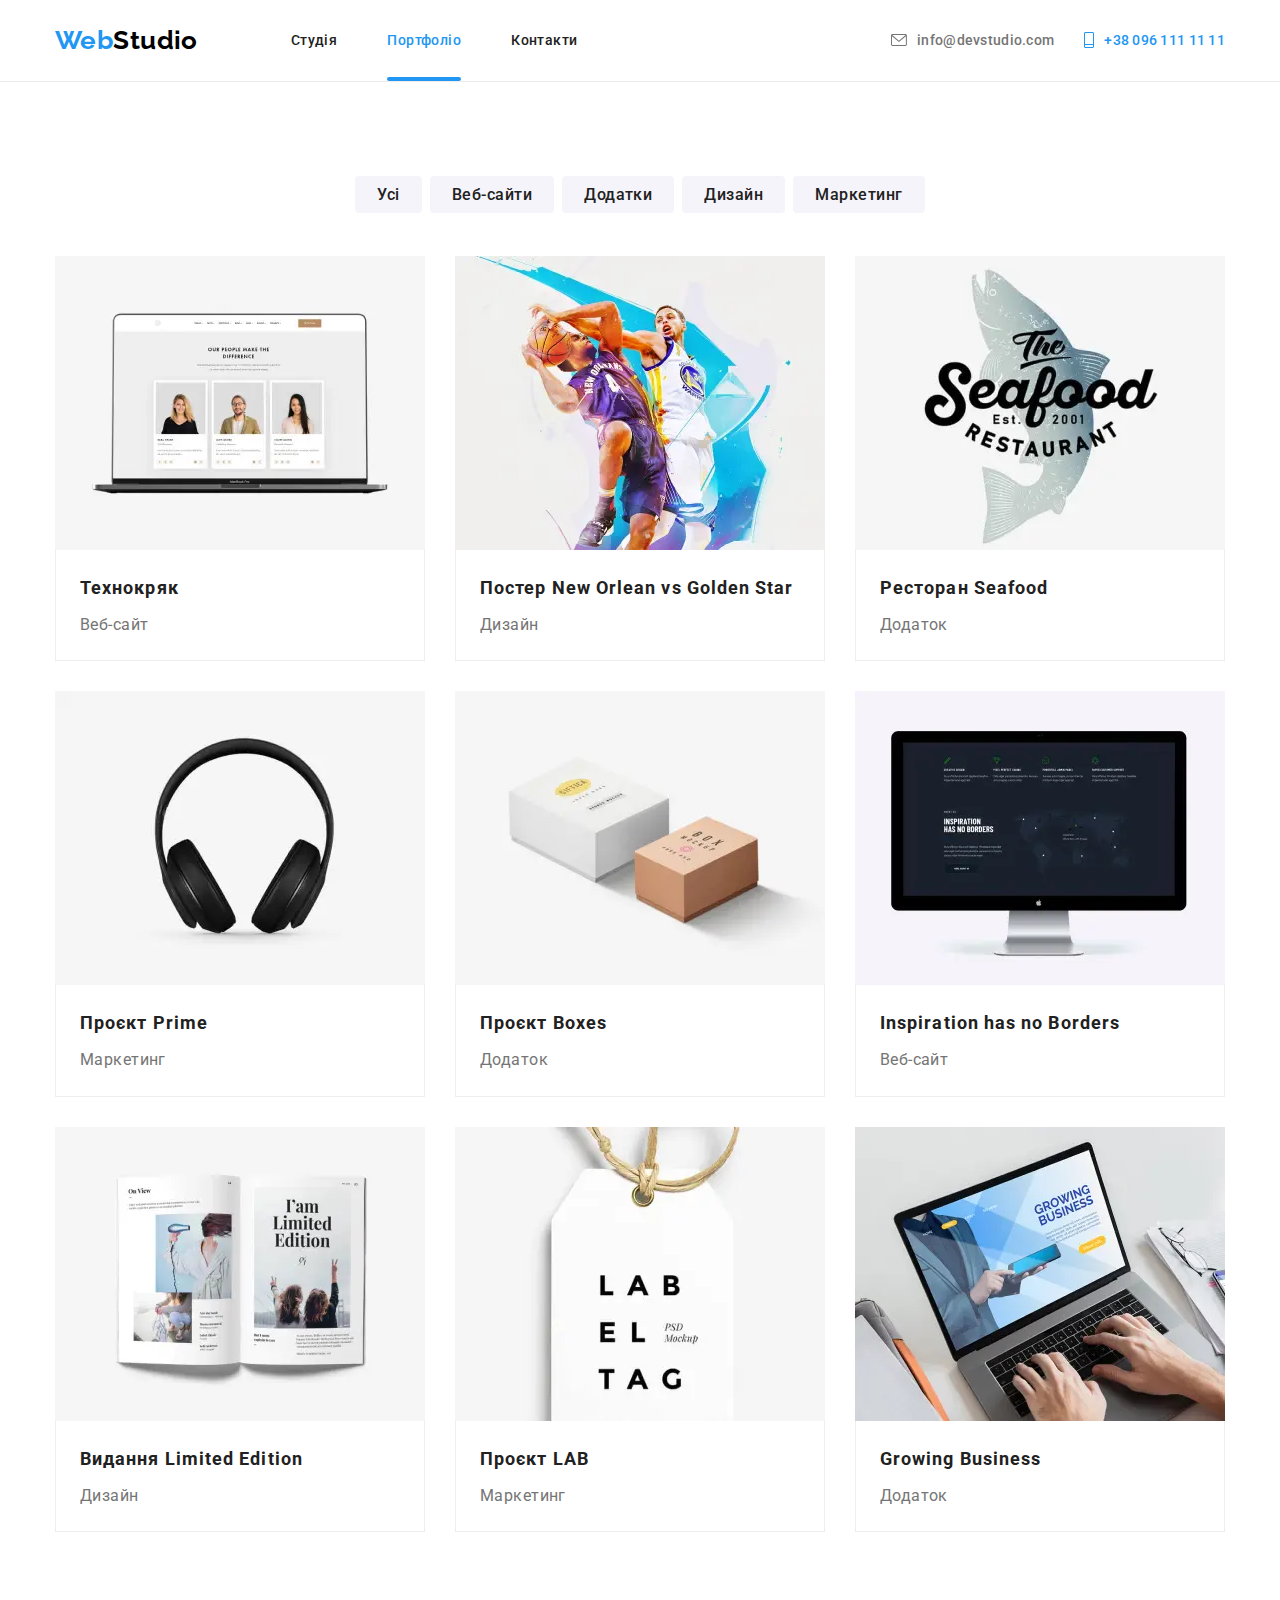
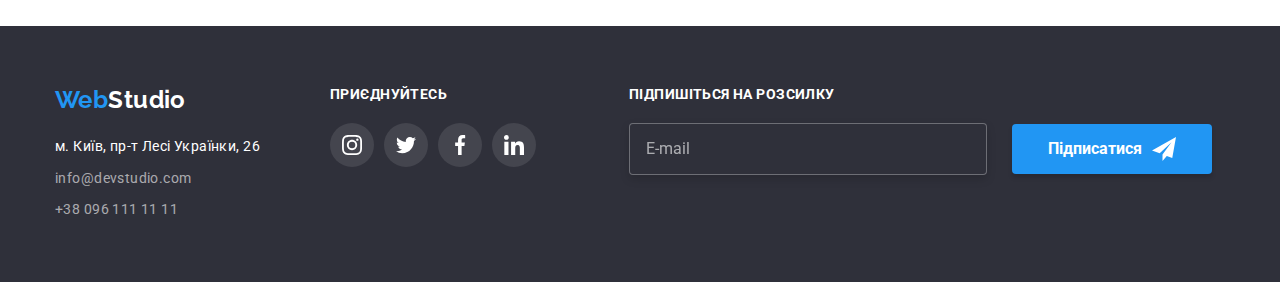
==== commit f40ce2bb: "home-work-8" ====
--- a/portfolio.html
+++ b/portfolio.html
@@ -26,24 +26,22 @@
         <nav class="navigation">
           <button
             type="button"
-            class="menu-button is-open"
-            aria-expanded="false"
+            class="menu-button"
+            aria-expanded="true"
             aria-controls="menu-nav"
             data-menu-button
           >
             <svg
-              class="menu-button__svg"
-              width="40"
-              height="40"
+              class="menu-button__svg"              
               aria-label="перемикач мобільного меню"
             >
               <use
                 class="icon-menu"
-                href="./images/icons.svg#icon-close-black"
+                href="./images/icons.svg#icon-menu-mobile"
               ></use>
               <use
                 class="icon-cross"
-                href="./images/icons.svg#icon-menu-mobile"
+                href="./images/icons.svg#icon-close-black"
               ></use>
             </svg>
           </button>
@@ -51,14 +49,12 @@
             <div>
               <ul class="main-nav">
                 <li class="menu__item">
-                  <a href="./index.html" class="menu__link">Студія</a>
+                  <a href="./index.html" class="menu__link"
+                    >Студія</a
+                  >
                 </li>
                 <li class="menu__item">
-                  <a
-                    href="./portfolio.html"
-                    class="menu__link menu__link--current"
-                    >Портфоліо</a
-                  >
+                  <a href="./portfolio.html" class="menu__link menu__link--current">Портфоліо</a>
                 </li>
                 <li class="menu__item">
                   <a href="" class="menu__link">Контакти</a>
--- a/css/main.min.css
+++ b/css/main.min.css
@@ -1 +1 @@
-a{text-decoration:none}h1,h2,h3,h4,h5,h6{margin:0}img{display:block;max-width:100%;height:auto}.section__title--none{position:absolute;width:1px;height:1px;margin:-1px;border:0;padding:0;clip:rect(0 0 0 0);overflow:hidden}ul{margin:0;padding:0;list-style:none}.body{font-family:"Roboto",sans-serif;font-size:14px;line-height:1.2;letter-spacing:.03em;color:#757575;background-color:#fff}.body.modal-open{overflow:hidden}.container{padding:0 15px;margin-left:auto;margin-right:auto}.container--header{display:-webkit-box;display:-ms-flexbox;display:flex;-webkit-box-align:center;-ms-flex-align:center;align-items:center;min-height:60px}@media screen and (max-width: 767px){.container--header{-webkit-box-pack:justify;-ms-flex-pack:justify;justify-content:space-between}}@media screen and (min-width: 480px){.container{width:480px}}@media screen and (min-width: 768px){.container{width:768px;min-height:80px}}@media screen and (min-width: 1200px){.container{width:1200px}.container--footer{display:-webkit-box;display:-ms-flexbox;display:flex}}.mobile-menu__container{position:relative;padding-top:48px;padding-right:0;padding-bottom:48px;padding-left:40px}.header{position:relative}.logo{font-family:"Raleway",sans-serif;font-weight:700;font-size:24px}.logo--header{display:block;color:#000}@media screen and (min-width: 768px){.logo--header{margin-right:88px}}@media screen and (min-width: 1200px){.logo--header{margin-right:93px;font-size:26px}}.logo--footer{display:inline-block;margin-bottom:20px;width:100%;text-align:center;color:#fff}.logo__web{color:#2196f3}.backdrop{position:fixed;top:0;left:0;z-index:5;width:100%;height:100%;opacity:1;background-color:rgba(0,0,0,.2);-webkit-transition:opacity 250ms cubic-bezier(0.4, 0, 0.2, 1);transition:opacity 250ms cubic-bezier(0.4, 0, 0.2, 1);padding:93px 15px;overflow-y:scroll}.backdrop.is-hidden{opacity:0;pointer-events:none}.backdrop.is-hidden .modal{-webkit-transform:translate(-50%, -50%) scale(0);transform:translate(-50%, -50%) scale(0)}.modal{position:relative;padding:40px;min-height:609px;-webkit-box-shadow:0px 1px 3px rgba(0,0,0,.12),0px 1px 1px rgba(0,0,0,.14),0px 2px 1px rgba(0,0,0,.2);box-shadow:0px 1px 3px rgba(0,0,0,.12),0px 1px 1px rgba(0,0,0,.14),0px 2px 1px rgba(0,0,0,.2);border-radius:4px;background-color:#fff}@media screen and (max-width: 479px){.modal{max-width:450px}}@media screen and (min-width: 480px){.modal{width:450px;position:absolute;top:50%;left:50%;-webkit-transform:translate(-50%, -50%) scale(1);transform:translate(-50%, -50%) scale(1);-webkit-transition:-webkit-transform 250ms cubic-bezier(0.4, 0, 0.2, 1);transition:-webkit-transform 250ms cubic-bezier(0.4, 0, 0.2, 1);transition:transform 250ms cubic-bezier(0.4, 0, 0.2, 1);transition:transform 250ms cubic-bezier(0.4, 0, 0.2, 1), -webkit-transform 250ms cubic-bezier(0.4, 0, 0.2, 1)}}@media screen and (min-width: 1200px){.modal{width:528px;min-height:581px}}.modal__close{position:absolute;display:-webkit-box;display:-ms-flexbox;display:flex;-webkit-box-pack:center;-ms-flex-pack:center;justify-content:center;-webkit-box-align:center;-ms-flex-align:center;align-items:center;right:8px;top:8px;padding:0;z-index:9;width:30px;height:30px;cursor:pointer;border:1px solid rgba(0,0,0,.1);border-radius:50%;background-color:#fff}@media screen and (min-width: 1200px){.modal__close{left:490px}}.modal__close-icon{width:18px;height:18px;fill:#000;-webkit-transition:fill 250ms cubic-bezier(0.4, 0, 0.2, 1);transition:fill 250ms cubic-bezier(0.4, 0, 0.2, 1)}.modal__close:hover .modal__close-icon{fill:#2196f3}.contact{display:-webkit-box;display:-ms-flexbox;display:flex}@media screen and (max-width: 767px){.contact{margin-top:300px}}@media screen and (max-width: 767px){.contact-header{display:-webkit-box;display:-ms-flexbox;display:flex;-webkit-box-orient:vertical;-webkit-box-direction:reverse;-ms-flex-direction:column-reverse;flex-direction:column-reverse}}@media screen and (min-width: 768px){.contact-header{display:-webkit-box;display:-ms-flexbox;display:flex;-webkit-box-orient:vertical;-webkit-box-direction:normal;-ms-flex-direction:column;flex-direction:column;-webkit-box-pack:center;-ms-flex-pack:center;justify-content:center}.contact-header :not(:last-child){margin-bottom:10px}}@media screen and (min-width: 768px)and (max-width: 1199px){.contact-header{margin-left:90px}}@media screen and (min-width: 1200px){.contact-header{-webkit-box-orient:horizontal;-webkit-box-direction:normal;-ms-flex-direction:row;flex-direction:row;-webkit-box-align:center;-ms-flex-align:center;align-items:center}}@media screen and (max-width: 767px){.contact-header__item:not(:last-child){margin-top:32px}}@media screen and (min-width: 768px){.contact-header__item{min-height:14px}}@media screen and (min-width: 1200px){.contact-header__item{min-height:16px}.contact-header__item:not(:last-child){margin-right:30px;margin-bottom:0}}.contact-header__icon{fill:currentColor;-webkit-transition:fill 250ms cubic-bezier(0.4, 0, 0.2, 1);transition:fill 250ms cubic-bezier(0.4, 0, 0.2, 1)}@media screen and (max-width: 767px){.contact-header__icon{display:none}}@media screen and (min-width: 768px){.contact-header__icon{margin-right:8px}.contact-header__icon--mail{width:14px;height:10px}.contact-header__icon--tel{width:10px;height:14px}}@media screen and (min-width: 1200px){.contact-header__icon{margin-right:10px}.contact-header__icon--mail{width:16px;height:12px}.contact-header__icon--tel{width:10px;height:16px}}.contact-header__icon:hover,.contact-header__icon:focus{fill:#2196f3}.contact-header__link{width:100%;font-weight:500;color:currentColor;-webkit-transition:color 250ms cubic-bezier(0.4, 0, 0.2, 1);transition:color 250ms cubic-bezier(0.4, 0, 0.2, 1)}@media screen and (min-width: 768px){.contact-header__link{font-weight:500;font-size:12px;line-height:1.2;letter-spacing:.02em}}@media screen and (min-width: 1200px){.contact-header__link{font-size:14px}}.contact-header__link:hover,.contact-header__link:focus{color:#2196f3}@media screen and (max-width: 767px){.contact-header__link--phone{font-weight:500;font-size:34px;line-height:1.2;letter-spacing:.02em;color:#2196f3}}@media screen and (max-width: 767px){.contact-header__link--mail{font-weight:500;font-size:24px;line-height:1.2;letter-spacing:.02em;color:#757575}}.social-header{margin-top:64px}.social-header__item:not(:last-child){margin-right:20px}.social-header__link{font-weight:500;font-size:18px;line-height:1.2;letter-spacing:.02em;color:#2196f3}@media screen and (min-width: 768px){.social-header{display:none}}.social-header__list{display:-webkit-box;display:-ms-flexbox;display:flex}@media screen and (min-width: 1200px){.navigation{width:100%}}@media screen and (min-width: 768px){.main-nav{display:-webkit-box;display:-ms-flexbox;display:flex}}.menu-button__svg{z-index:5}.menu-button{display:-webkit-inline-box;display:-ms-inline-flexbox;display:inline-flex;margin:0;padding:0;border:none;line-height:0;background-color:#fff;cursor:pointer}@media screen and (min-width: 768px){.menu-button{display:none}}.menu-button:hover .menu-button__svg{fill:#2196f3}.menu-button .icon-cross{display:none}.menu-button.is-open .icon-cross{display:block}.menu-button.is-open .icon-menu{display:none}.mobile-menu{position:absolute;top:0;left:0;width:100%;height:100%;overflow:auto;background-color:#fff;-webkit-box-shadow:0px 4px 8px rgba(0,0,0,.04),0px 2px 4px rgba(0,0,0,.08),0px 1px 3px rgba(0,0,0,.16);box-shadow:0px 4px 8px rgba(0,0,0,.04),0px 2px 4px rgba(0,0,0,.08),0px 1px 3px rgba(0,0,0,.16)}.mobile-menu__close-btn{background-color:rgba(0,0,0,0);border:none;padding:0;line-height:0;position:absolute;top:10px;right:15px;cursor:pointer}.mobile-menu__close-icon{fill:#000;-webkit-transition:fill 250ms cubic-bezier(0.4, 0, 0.2, 1);transition:fill 250ms cubic-bezier(0.4, 0, 0.2, 1)}.mobile-menu__close-btn:hover .mobile-menu__close-icon,.mobile-menu__close-btn:focus .mobile-menu__close-icon{fill:#2196f3}.menu-button.is-open .menu{display:none}@media screen and (max-width: 767px){.menu{-webkit-transform:translateY(-100%);transform:translateY(-100%);-webkit-transition:-webkit-transform 500ms linear;transition:-webkit-transform 500ms linear;transition:transform 500ms linear;transition:transform 500ms linear, -webkit-transform 500ms linear;width:100%;min-height:616px;position:absolute;top:0;left:0;padding-left:40px;padding-top:48px;padding-bottom:48px;background-color:#fff}.menu.is-open{-webkit-transform:translateY(0);transform:translateY(0);z-index:4;display:-webkit-box;display:-ms-flexbox;display:flex;-webkit-box-orient:vertical;-webkit-box-direction:normal;-ms-flex-direction:column;flex-direction:column}}@media screen and (min-width: 768px){.menu{display:-webkit-box;display:-ms-flexbox;display:flex}}@media screen and (min-width: 1200px){.menu{-webkit-box-pack:justify;-ms-flex-pack:justify;justify-content:space-between}}@media screen and (max-width: 767px){.menu__item:not(:last-child){margin-bottom:32px}}.menu__link{-webkit-transition:color 250ms cubic-bezier(0.4, 0, 0.2, 1);transition:color 250ms cubic-bezier(0.4, 0, 0.2, 1)}@media screen and (max-width: 767px){.menu__link{font-weight:500;font-size:40px;line-height:1.2;color:#212121}}@media screen and (min-width: 768px){.menu__link{position:relative;display:block;padding-top:32px;padding-bottom:32px;font-weight:500;color:#212121}.menu__link--current::after{content:"";position:absolute;left:0;bottom:0;display:inline-block;width:100%;height:4px;border-radius:2px;background-color:#2196f3}}.menu__link:hover,.menu__link:focus{color:#2196f3}.menu__link--current{color:#2196f3}@media screen and (min-width: 768px){.menu__item+.menu__item{margin-left:50px}}.hero{display:-webkit-box;display:-ms-flexbox;display:flex;margin-left:auto;margin-right:auto;padding-top:118px;padding-bottom:118px;min-height:400px;background-color:#c4c4c4;background-image:-webkit-gradient(linear, left top, right top, from(rgba(47, 48, 58, 0.4)), to(rgba(47, 48, 58, 0.4))),url(../images/header-mobile.jpg);background-image:linear-gradient(to right, rgba(47, 48, 58, 0.4), rgba(47, 48, 58, 0.4)),url(../images/header-mobile.jpg);background-size:cover}@media screen and (min-width: 768px){.hero{background-image:-webkit-gradient(linear, left top, right top, from(rgba(47, 48, 58, 0.4)), to(rgba(47, 48, 58, 0.4))),url(../images/header-tablet.jpg);background-image:linear-gradient(to right, rgba(47, 48, 58, 0.4), rgba(47, 48, 58, 0.4)),url(../images/header-tablet.jpg)}}@media screen and (min-width: 1200px){.hero{max-width:1600px;padding-top:200px;padding-bottom:200px;min-height:600px;background-image:-webkit-gradient(linear, left top, right top, from(rgba(47, 48, 58, 0.4)), to(rgba(47, 48, 58, 0.4))),url(../images/fon-hero.jpg);background-image:linear-gradient(to right, rgba(47, 48, 58, 0.4), rgba(47, 48, 58, 0.4)),url(../images/fon-hero.jpg)}}.hero__title{margin-left:auto;margin-right:auto;font-weight:900;color:#fff;text-align:center;text-transform:uppercase;letter-spacing:.06em}@media screen and (min-width: 480px){.hero__title{width:360px;font-size:26px;line-height:1.6}}@media screen and (min-width: 1200px){.hero__title{width:696px;font-size:44px;line-height:1.4}}.hero__button{display:block;min-width:216px;height:50px;margin-top:30px;margin-left:auto;margin-right:auto;padding:0;border-radius:4px;border:none;cursor:pointer;font-weight:700;font-size:16px;line-height:1.9;letter-spacing:.06em;text-align:center;color:#fff;background-color:#2196f3}.hero__button:hover,.hero__button:focus{width:216px;height:50px;margin-left:auto;margin-right:auto;margin-top:30px}textarea{resize:none}.form__title{max-width:370px;margin:0;margin-bottom:12px;padding:0;text-align:center;font-weight:700;font-size:20px;line-height:1.5;color:#212121}@media screen and (min-width: 1200px){.form__title{width:448px}}.form__field{position:relative;display:-webkit-box;display:-ms-flexbox;display:flex;-webkit-box-orient:vertical;-webkit-box-direction:normal;-ms-flex-direction:column;flex-direction:column;font-size:12px;line-height:1.16;letter-spacing:.01em}.form__label{margin-bottom:4px}.input{position:relative}.input__field{width:100%;min-height:40px;margin-bottom:10px;padding:0;padding-left:42px;border-radius:4px;border:1px solid rgba(33,33,33,.2);font-size:16px;line-height:0;-webkit-transition:border 250ms cubic-bezier(0.4, 0, 0.2, 1);transition:border 250ms cubic-bezier(0.4, 0, 0.2, 1)}.input__field:hover,.input__field:focus{border-color:#2196f3}.input__icon:hover .input__field{border-color:#2196f3}.input__icon{position:absolute;top:11px;left:15px;width:18px;height:18px;fill:#212121;-webkit-transition:fill 250ms cubic-bezier(0.4, 0, 0.2, 1);transition:fill 250ms cubic-bezier(0.4, 0, 0.2, 1)}.input__icon:hover{fill:#2196f3}.input__field:hover+.input__icon,.input__field:focus+.input__icon{fill:#2196f3}.input:-moz-placeholder-shown+.input__icon{fill:#212121}.input:-ms-input-placeholder+.input__icon{fill:#212121}.input:placeholder-shown+.input__icon{fill:#212121}.input:not(:-moz-placeholder-shown)+.input__icon{fill:#2196f3}.input:not(:-ms-input-placeholder)+.input__icon{fill:#2196f3}.input:not(:placeholder-shown)+.input__icon{fill:#2196f3}.form__coment{height:120px;padding:12px 16px;border-radius:4px;border:1px solid rgba(33,33,33,.2);font-size:16px;line-height:1.17;letter-spacing:.03em;-webkit-transition:border 250ms cubic-bezier(0.4, 0, 0.2, 1);transition:border 250ms cubic-bezier(0.4, 0, 0.2, 1)}.form__coment:hover,.form__coment:focus{border-color:#2196f3}.form__coment::-webkit-input-placeholder{color:rgba(117,117,117,.5);font-size:12px;line-height:1.17;letter-spacing:.01em}.form__coment::-moz-placeholder{color:rgba(117,117,117,.5);font-size:12px;line-height:1.17;letter-spacing:.01em}.form__coment:-ms-input-placeholder{color:rgba(117,117,117,.5);font-size:12px;line-height:1.17;letter-spacing:.01em}.form__coment::-ms-input-placeholder{color:rgba(117,117,117,.5);font-size:12px;line-height:1.17;letter-spacing:.01em}.form__coment::placeholder{color:rgba(117,117,117,.5);font-size:12px;line-height:1.17;letter-spacing:.01em}.policy{position:relative;display:-webkit-box;display:-ms-flexbox;display:flex;-webkit-box-orient:horizontal;-webkit-box-direction:normal;-ms-flex-direction:row;flex-direction:row;-webkit-box-pack:start;-ms-flex-pack:start;justify-content:flex-start;-webkit-box-align:center;-ms-flex-align:center;align-items:center;margin-left:auto;margin-right:auto;margin-top:20px;margin-bottom:30px;font-size:12px;line-height:1.2;letter-spacing:.03em}@media screen and (min-width: 1200px){.policy{width:425px;font-size:14px;line-height:1.7}}.policy__check{position:absolute;-webkit-appearance:none;-moz-appearance:none;appearance:none}.policy__icon-off{width:16px;height:15px;margin-right:9px;opacity:1}.policy__icon-on{position:absolute;width:16px;height:15px;top:50%;-webkit-transform:translateY(-50%);transform:translateY(-50%);opacity:0}.policy__check:checked+.policy__icon-on{opacity:1}.policy__condition{text-decoration:underline;color:#2196f3}.form__button{margin-left:auto;margin-right:auto;width:200px;height:50px;border:none;border-radius:4px;font-weight:700;font-size:16px;line-height:1.9;letter-spacing:.06em;color:#fff;background-color:#2196f3}.section{margin-left:auto;margin-right:auto;padding-top:60px;padding-bottom:60px}@media screen and (min-width: 768px){.section{width:768px;padding-top:60px;padding-bottom:60px}}@media screen and (min-width: 1200px){.section{width:1200px;padding-top:94px;padding-bottom:94px}}.section__title{font-weight:700;font-size:28px;line-height:1.2;text-align:center;margin-top:0;margin-bottom:30px;color:#212121}@media screen and (min-width: 1200px){.section__title{font-size:36px;margin-bottom:50px}}@media screen and (min-width: 768px)and (max-width: 1199px){.pluses{display:-webkit-box;display:-ms-flexbox;display:flex;-ms-flex-wrap:wrap;flex-wrap:wrap;gap:30px}}@media screen and (min-width: 1200px){.pluses{display:-webkit-box;display:-ms-flexbox;display:flex;-webkit-box-pack:center;-ms-flex-pack:center;justify-content:center}}@media screen and (min-width: 768px)and (max-width: 1199px){.pluses__item{width:calc((100% - 30px)/2)}}@media screen and (min-width: 1200px){.pluses__item{width:270px}.pluses__item+.pluses__item{margin-left:30px}}.pluses-box{min-height:120px;margin-bottom:30px;display:-webkit-box;display:-ms-flexbox;display:flex;-webkit-box-pack:center;-ms-flex-pack:center;justify-content:center;-webkit-box-align:center;-ms-flex-align:center;align-items:center;background-color:#f5f4fa;border-radius:4px}@media screen and (max-width: 1199px){.pluses-box{margin-top:30px}}.pluses-box__icon{width:70px;height:70px}.pluses__title{width:270px;margin-top:0;margin-bottom:0;margin-left:auto;margin-right:auto;font-weight:700;font-size:14px;text-align:center;text-transform:uppercase;color:#212121}.pluses__text{margin-top:10px;margin-bottom:0;line-height:1.7}@media screen and (max-width: 1199px){.container--projects{display:none}}.projects{display:-webkit-box;display:-ms-flexbox;display:flex;-webkit-box-pack:center;-ms-flex-pack:center;justify-content:center}.projekts__employment{position:relative}.projekts__employment+.projekts__employment{margin-left:30px}.projects__image{position:relative}.projects__image::before{content:"";display:inline-block;position:absolute;width:100%;min-height:70px;bottom:0;background-color:rgba(47,48,58,.8)}.projekts__text{position:absolute;width:100%;min-height:70px;display:-webkit-box;display:-ms-flexbox;display:flex;-webkit-box-pack:center;-ms-flex-pack:center;justify-content:center;-webkit-box-align:center;-ms-flex-align:center;align-items:center;margin:0;padding:0;bottom:0;font-weight:700;color:#fff;text-transform:uppercase;text-align:center}.section--team{background-color:#f5f4fa}@media screen and (min-width: 480px){.section--team{width:480px}}@media screen and (min-width: 768px){.section--team{width:768px}}@media screen and (min-width: 1200px){.section--team{width:1200px}}@media screen and (min-width: 768px)and (max-width: 1199px){.team{display:-webkit-box;display:-ms-flexbox;display:flex;-ms-flex-wrap:wrap;flex-wrap:wrap;gap:30px}}@media screen and (min-width: 1200px){.team{display:-webkit-box;display:-ms-flexbox;display:flex;-webkit-box-pack:center;-ms-flex-pack:center;justify-content:center}}.team__box{background-color:#fff;-webkit-box-shadow:0px 1px 3px rgba(0,0,0,.12),0px 1px 1px rgba(0,0,0,.14),0px 2px 1px rgba(0,0,0,.2);box-shadow:0px 1px 3px rgba(0,0,0,.12),0px 1px 1px rgba(0,0,0,.14),0px 2px 1px rgba(0,0,0,.2);border-radius:0px 0px 4px 4px}@media screen and (max-width: 767px)and (max-width: 1199px){.team__box:not(:last-child){margin-bottom:30px}}@media screen and (min-width: 768px){.team__box{width:calc((100% - 30px)/2)}}@media screen and (min-width: 1200px){.team__box+.team__box{margin-left:30px}}.team__list{padding-top:30px;padding-bottom:24px}@media screen and (min-width: 1200px){.team__list{padding-bottom:30px}}.team__name{margin-bottom:0;font-weight:500;font-size:16px;text-align:center;color:#212121}.team__job{margin-top:10px;margin-bottom:16px;font-weight:400;font-size:16px;text-align:center}.photo{height:460px;width:100%;-o-object-fit:cover;object-fit:cover}@media screen and (min-width: 768px){.photo{height:374px}}@media screen and (min-width: 1200px){.photo{height:260px}}.social{display:-webkit-box;display:-ms-flexbox;display:flex;-webkit-box-pack:center;-ms-flex-pack:center;justify-content:center}.social__item{width:44px;height:44px;background-color:#fff}.social__item:not(:last-child){margin-right:10px}.social__link{display:-webkit-box;display:-ms-flexbox;display:flex;width:100%;height:100%;-webkit-box-pack:center;-ms-flex-pack:center;justify-content:center;-webkit-box-align:center;-ms-flex-align:center;align-items:center;border-radius:50%;color:#afb1b8;-webkit-transition:color 250ms cubic-bezier(0.4, 0, 0.2, 1),background-color 250ms cubic-bezier(0.4, 0, 0.2, 1);transition:color 250ms cubic-bezier(0.4, 0, 0.2, 1),background-color 250ms cubic-bezier(0.4, 0, 0.2, 1)}.social__link:not(:last-child){margin-right:10px}.social__link:hover,.social__link:focus{color:#fff;background-color:#2196f3}.social__icon{width:20px;height:20px;fill:currentColor;-webkit-transition:fill 250ms cubic-bezier(0.4, 0, 0.2, 1);transition:fill 250ms cubic-bezier(0.4, 0, 0.2, 1)}.social__icon:hover,.social__icon:focus{fill:currentColor}.social-footer__join{margin-top:0;margin-bottom:20px;font-weight:700;text-transform:uppercase;color:#fff}@media screen and (max-width: 767px){.social-footer{margin-top:60px;text-align:center}}@media screen and (min-width: 1200px){.social-footer{margin-left:70px}}.social--footer{display:-webkit-box;display:-ms-flexbox;display:flex;-webkit-box-pack:center;-ms-flex-pack:center;justify-content:center}.social__item--footer{width:44px;height:44px;margin-bottom:0;border-radius:50%;background-color:rgba(255,255,255,.1)}.social__item--footer:not(:last-child){margin-right:10px}.social__icon--footer{fill:#fff}.clients{display:-webkit-box;display:-ms-flexbox;display:flex}@media screen and (max-width: 1199px){.clients{-ms-flex-wrap:wrap;flex-wrap:wrap;gap:30px}}@media screen and (max-width: 1199px)and (min-width: 1200px){.clients{-webkit-box-pack:center;-ms-flex-pack:center;justify-content:center}}.clients__list{height:92px}@media screen and (max-width: 767px){.clients__list{-ms-flex-preferred-size:calc((100% - 30px)/2);flex-basis:calc((100% - 30px)/2)}}@media screen and (min-width: 768px)and (max-width: 1199px){.clients__list{-ms-flex-preferred-size:calc((100% - 60px)/3);flex-basis:calc((100% - 60px)/3)}}@media screen and (min-width: 1200px){.clients__list{width:170px}.clients__list:not(:last-child){margin-right:30px}}.clients__link{width:100%;height:100%;display:-webkit-box;display:-ms-flexbox;display:flex;-webkit-box-pack:center;-ms-flex-pack:center;justify-content:center;-webkit-box-align:center;-ms-flex-align:center;align-items:center;border:1px solid #afb1b8;border-radius:4px;color:#afb1b8;-webkit-transition:color 250ms cubic-bezier(0.4, 0, 0.2, 1),border-color 250ms cubic-bezier(0.4, 0, 0.2, 1);transition:color 250ms cubic-bezier(0.4, 0, 0.2, 1),border-color 250ms cubic-bezier(0.4, 0, 0.2, 1)}.clients__link:hover,.clients__link:focus{color:#2196f3;border-color:#2196f3}.clients__icon{width:106px;height:60px;fill:currentColor;-webkit-transition:fill 250ms cubic-bezier(0.4, 0, 0.2, 1);transition:fill 250ms cubic-bezier(0.4, 0, 0.2, 1)}.clients__icon:hover,.clients__icon:focus{fill:currentColor}.footer{padding-top:60px;padding-bottom:60px;margin:0 auto;background-color:#2f303a}@media screen and (min-width: 480px){.footer{width:480px}}@media screen and (min-width: 768px){.footer{width:768px}}@media screen and (min-width: 1200px){.footer{width:1600px}}@media screen and (min-width: 768px)and (max-width: 1199px){.communication{display:-webkit-box;display:-ms-flexbox;display:flex;-ms-flex-pack:distribute;justify-content:space-around;-webkit-box-align:baseline;-ms-flex-align:baseline;align-items:baseline}}@media screen and (min-width: 1200px){.communication{display:-webkit-box;display:-ms-flexbox;display:flex}}.contact-footer{text-align:center}.contact-footer__address{margin-bottom:8px}.contact-footer__link{font-style:normal;line-height:1.7;color:rgba(255,255,255,.6);-webkit-transition:color 250ms cubic-bezier(0.4, 0, 0.2, 1);transition:color 250ms cubic-bezier(0.4, 0, 0.2, 1)}.contact-footer__link--last{padding:0}.contact-footer__link:hover,.contact-footer__link:focus{color:#2196f3}.contact-footer__link--address{color:#fff}.subscription-form{margin-top:60px}@media screen and (min-width: 1200px){.subscription-form{display:-webkit-box;display:-ms-flexbox;display:flex;-webkit-box-pack:center;-ms-flex-pack:center;justify-content:center;-webkit-box-align:start;-ms-flex-align:start;align-items:flex-start;margin-top:0;margin-left:93px}}.subscribe{display:-webkit-box;display:-ms-flexbox;display:flex;-webkit-box-orient:vertical;-webkit-box-direction:normal;-ms-flex-direction:column;flex-direction:column;-webkit-box-align:center;-ms-flex-align:center;align-items:center}@media screen and (min-width: 1200px){.subscribe{margin-right:12px}}.subscribe__label{text-transform:uppercase;font-weight:700;color:#fff}.subscribe__input{margin-top:20px;min-height:50px;margin-left:auto;margin-right:auto;padding:15px 16px;font-size:16px;line-height:1.25;border:1px solid rgba(255,255,255,.3);-webkit-filter:drop-shadow(0px 4px 4px rgba(0, 0, 0, 0.15));filter:drop-shadow(0px 4px 4px rgba(0, 0, 0, 0.15));border-radius:4px;-webkit-transition:background-color 250ms cubic-bezier(0.4, 0, 0.2, 1);transition:background-color 250ms cubic-bezier(0.4, 0, 0.2, 1)}.subscribe__input::-webkit-input-placeholder{font-size:16px;line-height:1.25;color:rgba(255,255,255,.6)}.subscribe__input::-moz-placeholder{font-size:16px;line-height:1.25;color:rgba(255,255,255,.6)}.subscribe__input:-ms-input-placeholder{font-size:16px;line-height:1.25;color:rgba(255,255,255,.6)}.subscribe__input::-ms-input-placeholder{font-size:16px;line-height:1.25;color:rgba(255,255,255,.6)}.subscribe__input::placeholder{font-size:16px;line-height:1.25;color:rgba(255,255,255,.6)}.subscribe__input:-moz-placeholder-shown{background-color:#2f303a}.subscribe__input:-ms-input-placeholder{background-color:#2f303a}.subscribe__input:placeholder-shown{background-color:#2f303a}.subscribe__input:not(:-moz-placeholder-shown){background-color:#fff}.subscribe__input:not(:-ms-input-placeholder){background-color:#fff}.subscribe__input:not(:placeholder-shown){background-color:#fff}@media screen and (min-width: 480px){.subscribe__input{width:358px}}@media screen and (min-width: 768px){.subscribe__input{width:450px}}@media screen and (min-width: 1200px){.subscribe__input{width:358px}}.subscribe__button{width:200px;height:50px;margin-left:auto;margin-right:auto;display:-webkit-box;display:-ms-flexbox;display:flex;-webkit-box-pack:center;-ms-flex-pack:center;justify-content:center;-webkit-box-align:center;-ms-flex-align:center;align-items:center;border:none;background-color:#2196f3;-webkit-box-shadow:0px 4px 4px rgba(0,0,0,.15);box-shadow:0px 4px 4px rgba(0,0,0,.15);border-radius:4px;cursor:pointer;font-weight:700;font-size:16px;line-height:1.9;color:#fff}@media screen and (max-width: 1199px){.subscribe__button{margin-top:20px}}@media screen and (min-width: 1200px){.subscribe__button{margin-top:38px}}.subscribe__icon{margin-left:10px;margin-top:auto;margin-bottom:auto;width:24px;height:24px;fill:currentColor}.filtrs{margin-bottom:25px}@media screen and (min-width: 768px){.filtrs{margin-bottom:30px;text-align:center}}.filtrs__item{display:inline-block}@media screen and (max-width: 767px){.filtrs__item{margin-bottom:15px}}.filtrs__button{padding:6px 22px;border-radius:4px;border:none;cursor:pointer;font-family:"Roboto",sans-serif;font-weight:500;font-size:16px;line-height:1.6;letter-spacing:.03em;text-align:center;color:#212121;background-color:#f5f4fa;-webkit-transition:color 250ms cubic-bezier(0.4, 0, 0.2, 1),background-color 250ms cubic-bezier(0.4, 0, 0.2, 1),-webkit-box-shadow 250ms cubic-bezier(0.4, 0, 0.2, 1);transition:color 250ms cubic-bezier(0.4, 0, 0.2, 1),background-color 250ms cubic-bezier(0.4, 0, 0.2, 1),-webkit-box-shadow 250ms cubic-bezier(0.4, 0, 0.2, 1);transition:color 250ms cubic-bezier(0.4, 0, 0.2, 1),background-color 250ms cubic-bezier(0.4, 0, 0.2, 1),box-shadow 250ms cubic-bezier(0.4, 0, 0.2, 1);transition:color 250ms cubic-bezier(0.4, 0, 0.2, 1),background-color 250ms cubic-bezier(0.4, 0, 0.2, 1),box-shadow 250ms cubic-bezier(0.4, 0, 0.2, 1),-webkit-box-shadow 250ms cubic-bezier(0.4, 0, 0.2, 1)}.filtrs__button:hover,.filtrs__button:focus{-webkit-box-shadow:0px 3px 1px rgba(0,0,0,.1),0px 1px 2px rgba(0,0,0,.08),0px 2px 2px rgba(0,0,0,.12);box-shadow:0px 3px 1px rgba(0,0,0,.1),0px 1px 2px rgba(0,0,0,.08),0px 2px 2px rgba(0,0,0,.12);color:#fff;background-color:#2196f3}.filtrs__button:not(:last-child){margin-right:8px}@media screen and (min-width: 768px){.list-filters{display:-webkit-box;display:-ms-flexbox;display:flex;-ms-flex-wrap:wrap;flex-wrap:wrap;gap:30px}}@media screen and (min-width: 768px){.list-filters__item{-ms-flex-preferred-size:calc((100% - 30px)/2);flex-basis:calc((100% - 30px)/2)}}@media screen and (min-width: 1200px){.list-filters__item{-ms-flex-preferred-size:calc((100% - 60px)/3);flex-basis:calc((100% - 60px)/3)}}.list-filters__item:not(:last-child){margin-bottom:30px}.list-filters__link{display:block;-webkit-transition:-webkit-box-shadow 250ms cubic-bezier(0.4, 0, 0.2, 1);transition:-webkit-box-shadow 250ms cubic-bezier(0.4, 0, 0.2, 1);transition:box-shadow 250ms cubic-bezier(0.4, 0, 0.2, 1);transition:box-shadow 250ms cubic-bezier(0.4, 0, 0.2, 1), -webkit-box-shadow 250ms cubic-bezier(0.4, 0, 0.2, 1)}.list-filters__link:hover,.list-filters__link:focus{-webkit-box-shadow:0px 1px 1px rgba(0,0,0,.12),0px 4px 4px rgba(0,0,0,.06),1px 4px 6px rgba(0,0,0,.16);box-shadow:0px 1px 1px rgba(0,0,0,.12),0px 4px 4px rgba(0,0,0,.06),1px 4px 6px rgba(0,0,0,.16)}.cards{padding:20px 24px;background-color:var(--header-bg-color);border-left:1px solid #eee;border-right:1px solid #eee;border-bottom:1px solid #eee}.cards__name{margin-top:0;margin-bottom:4px;font-weight:700;font-size:18px;line-height:2;letter-spacing:.06em;color:#212121}.cards__type{margin-top:0;margin-bottom:0;font-size:16px;line-height:1.9;color:#757575}.list-filters__image{position:relative;overflow:hidden}.card-overlay{position:absolute;width:100%;min-height:294px;top:0;left:0;background-color:rgba(33,150,243,.9);-webkit-transform:translateY(100%);transform:translateY(100%);-webkit-transition:-webkit-transform 250ms cubic-bezier(0.4, 0, 0.2, 1);transition:-webkit-transform 250ms cubic-bezier(0.4, 0, 0.2, 1);transition:transform 250ms cubic-bezier(0.4, 0, 0.2, 1);transition:transform 250ms cubic-bezier(0.4, 0, 0.2, 1), -webkit-transform 250ms cubic-bezier(0.4, 0, 0.2, 1)}.list-filters__link:hover .card-overlay,.list-filters__link:focus .card-overlay{-webkit-transform:translateY(0);transform:translateY(0)}.card-overlay__hover{margin:0;padding-top:77px;padding-left:24px;padding-right:24px;font-size:18px;line-height:1.5;color:#fff}@media screen and (min-width: 768px){.card-overlay__hover{padding-top:49px}}@media screen and (min-width: 1200px){.card-overlay__hover{padding-top:63px}}/*# sourceMappingURL=main.min.css.map */+a{text-decoration:none}h1,h2,h3,h4,h5,h6{margin:0}img{display:block;max-width:100%;height:auto}.section__title--none{position:absolute;width:1px;height:1px;margin:-1px;border:0;padding:0;clip:rect(0 0 0 0);overflow:hidden}ul{margin:0;padding:0;list-style:none}.body{font-family:"Roboto",sans-serif;font-size:14px;line-height:1.2;letter-spacing:.03em;color:#757575;background-color:#fff}.body.modal-open{overflow:hidden}.container{padding:0 15px;margin-left:auto;margin-right:auto}.container--header{display:-webkit-box;display:-ms-flexbox;display:flex;-webkit-box-align:center;-ms-flex-align:center;align-items:center;min-height:60px}@media screen and (max-width: 767px){.container--header{-webkit-box-pack:justify;-ms-flex-pack:justify;justify-content:space-between}}@media screen and (min-width: 480px){.container{width:480px}}@media screen and (min-width: 768px){.container{width:768px;min-height:80px}}@media screen and (min-width: 1200px){.container{width:1200px}.container--footer{display:-webkit-box;display:-ms-flexbox;display:flex}}.mobile-menu__container{position:relative;padding-top:48px;padding-right:0;padding-bottom:48px;padding-left:40px}.header{position:relative;border-bottom:1px solid #ececec}.menu-button.is-open .header{border:none}.logo{font-family:"Raleway",sans-serif;font-weight:700;font-size:24px}.logo--header{display:block;color:#000}@media screen and (min-width: 768px){.logo--header{margin-right:88px}}@media screen and (min-width: 1200px){.logo--header{margin-right:93px;font-size:26px}}.logo--footer{display:inline-block;margin-bottom:20px;width:100%;color:#fff}@media screen and (max-width: 1199px){.logo--footer{text-align:center}}.logo__web{color:#2196f3}.backdrop{position:fixed;top:0;left:0;z-index:5;width:100%;height:100%;opacity:1;background-color:rgba(0,0,0,.2);-webkit-transition:opacity 250ms cubic-bezier(0.4, 0, 0.2, 1);transition:opacity 250ms cubic-bezier(0.4, 0, 0.2, 1);padding:93px 15px;overflow-y:scroll}.backdrop.is-hidden{opacity:0;pointer-events:none}.backdrop.is-hidden .modal{-webkit-transform:translate(-50%, -50%) scale(0);transform:translate(-50%, -50%) scale(0)}.modal{position:relative;padding:40px;min-height:609px;-webkit-box-shadow:0px 1px 3px rgba(0,0,0,.12),0px 1px 1px rgba(0,0,0,.14),0px 2px 1px rgba(0,0,0,.2);box-shadow:0px 1px 3px rgba(0,0,0,.12),0px 1px 1px rgba(0,0,0,.14),0px 2px 1px rgba(0,0,0,.2);border-radius:4px;background-color:#fff}@media screen and (max-width: 479px){.modal{max-width:450px}}@media screen and (min-width: 480px){.modal{width:450px;position:absolute;top:70%;left:50%;-webkit-transform:translate(-50%, -50%) scale(1);transform:translate(-50%, -50%) scale(1);-webkit-transition:-webkit-transform 250ms cubic-bezier(0.4, 0, 0.2, 1);transition:-webkit-transform 250ms cubic-bezier(0.4, 0, 0.2, 1);transition:transform 250ms cubic-bezier(0.4, 0, 0.2, 1);transition:transform 250ms cubic-bezier(0.4, 0, 0.2, 1), -webkit-transform 250ms cubic-bezier(0.4, 0, 0.2, 1)}}@media screen and (min-width: 1200px){.modal{width:528px;min-height:581px;top:50%}}.modal__close{position:absolute;display:-webkit-box;display:-ms-flexbox;display:flex;-webkit-box-pack:center;-ms-flex-pack:center;justify-content:center;-webkit-box-align:center;-ms-flex-align:center;align-items:center;right:8px;top:8px;padding:0;z-index:9;width:30px;height:30px;cursor:pointer;border:1px solid rgba(0,0,0,.1);border-radius:50%;background-color:#fff}@media screen and (min-width: 1200px){.modal__close{left:490px}}.modal__close-icon{width:18px;height:18px;fill:#000;-webkit-transition:fill 250ms cubic-bezier(0.4, 0, 0.2, 1);transition:fill 250ms cubic-bezier(0.4, 0, 0.2, 1)}.modal__close:hover .modal__close-icon{fill:#2196f3}.contact{display:-webkit-box;display:-ms-flexbox;display:flex}@media screen and (max-width: 767px){.contact{margin-top:auto}}@media screen and (max-width: 767px){.contact-header{display:-webkit-box;display:-ms-flexbox;display:flex;-webkit-box-orient:vertical;-webkit-box-direction:reverse;-ms-flex-direction:column-reverse;flex-direction:column-reverse}}@media screen and (min-width: 768px){.contact-header{display:-webkit-box;display:-ms-flexbox;display:flex;-webkit-box-orient:vertical;-webkit-box-direction:normal;-ms-flex-direction:column;flex-direction:column;-webkit-box-pack:center;-ms-flex-pack:center;justify-content:center}.contact-header :not(:last-child){margin-bottom:10px}}@media screen and (min-width: 768px)and (max-width: 1199px){.contact-header{margin-left:90px}}@media screen and (min-width: 1200px){.contact-header{-webkit-box-orient:horizontal;-webkit-box-direction:normal;-ms-flex-direction:row;flex-direction:row;-webkit-box-align:center;-ms-flex-align:center;align-items:center}}@media screen and (max-width: 479px){.contact-header__item:not(:last-child){margin-top:20px}}@media screen and (min-width: 480px)and (max-width: 767px){.contact-header__item:not(:last-child){margin-top:32px}}@media screen and (min-width: 768px){.contact-header__item{min-height:14px}}@media screen and (min-width: 1200px){.contact-header__item{min-height:16px}.contact-header__item:not(:last-child){margin-right:30px;margin-bottom:0}}.contact-header__icon{fill:currentColor;-webkit-transition:fill 250ms cubic-bezier(0.4, 0, 0.2, 1);transition:fill 250ms cubic-bezier(0.4, 0, 0.2, 1)}@media screen and (max-width: 767px){.contact-header__icon{display:none}}@media screen and (min-width: 768px){.contact-header__icon{margin-right:8px}.contact-header__icon--mail{width:14px;height:10px}.contact-header__icon--tel{width:10px;height:14px}}@media screen and (min-width: 1200px){.contact-header__icon{margin-right:10px}.contact-header__icon--mail{width:16px;height:12px}.contact-header__icon--tel{width:10px;height:16px}}.contact-header__icon:hover,.contact-header__icon:focus{fill:#2196f3}.contact-header__link{display:-webkit-box;display:-ms-flexbox;display:flex;-webkit-box-align:center;-ms-flex-align:center;align-items:center;width:100%;font-weight:500;color:currentColor;-webkit-transition:color 250ms cubic-bezier(0.4, 0, 0.2, 1);transition:color 250ms cubic-bezier(0.4, 0, 0.2, 1)}@media screen and (min-width: 768px){.contact-header__link{font-weight:500;font-size:12px;line-height:1.2;letter-spacing:.02em}}@media screen and (min-width: 1200px){.contact-header__link{font-size:14px}}.contact-header__link:hover,.contact-header__link:focus{color:#2196f3}.contact-header__link--phone{font-weight:500;line-height:1.2;letter-spacing:.02em;color:#2196f3}@media screen and (max-width: 479px){.contact-header__link--phone{font-size:27px}}@media screen and (min-width: 480px)and (max-width: 767px){.contact-header__link--phone{font-size:34px}}.contact-header__link--mail{font-weight:500;line-height:1.2;letter-spacing:.02em;color:#757575}@media screen and (max-width: 479px){.contact-header__link--mail{font-size:22px}}@media screen and (min-width: 480px)and (max-width: 767px){.contact-header__link--mail{font-size:24px}}@media screen and (max-width: 479px){.social-header{margin-top:45px}}@media screen and (min-width: 480px)and (max-width: 767px){.social-header{margin-top:64px}}.social-header__item:not(:last-child){margin-right:10px;padding-right:10px;border-right:1px solid #2196f3}.social-header__link{font-weight:500;font-size:14px;line-height:1.2;letter-spacing:.02em;text-transform:capitalize;color:#2196f3}@media screen and (min-width: 480px)and (max-width: 767px){.social-header__link{font-size:18px}}@media screen and (min-width: 768px){.social-header{display:none}}.social-header__list{display:-webkit-box;display:-ms-flexbox;display:flex}@media screen and (min-width: 1200px){.navigation{width:100%}}@media screen and (min-width: 768px){.main-nav{display:-webkit-box;display:-ms-flexbox;display:flex}}@media screen and (max-width: 767px){button.menu-button.is-open{position:fixed;top:10px;right:15px}}.menu-button__svg{z-index:5}.menu-button{z-index:10;position:static;top:10px;right:15px;width:40px;height:40px;display:-webkit-inline-box;display:-ms-inline-flexbox;display:inline-flex;-webkit-box-pack:center;-ms-flex-pack:center;justify-content:center;-webkit-box-align:center;-ms-flex-align:center;align-items:center;margin:0;padding:0;border:none;line-height:0;background-color:#fff;cursor:pointer}@media screen and (min-width: 768px){.menu-button{display:none}}.menu-button:hover .menu-button__svg{fill:#2196f3}.menu-button .icon-cross{display:none}.menu-button.is-open .icon-cross{display:block}.menu-button.is-open .icon-menu{display:none}.menu-button.is-open svg{width:18px;height:18px}.menu-button svg{width:24px;height:16px}.mobile-menu{position:absolute;top:0;left:0;width:100%;height:100%;overflow:auto;background-color:#fff;-webkit-box-shadow:0px 4px 8px rgba(0,0,0,.04),0px 2px 4px rgba(0,0,0,.08),0px 1px 3px rgba(0,0,0,.16);box-shadow:0px 4px 8px rgba(0,0,0,.04),0px 2px 4px rgba(0,0,0,.08),0px 1px 3px rgba(0,0,0,.16)}.mobile-menu__close-btn{background-color:rgba(0,0,0,0);border:none;padding:0;line-height:0;position:absolute;top:10px;right:15px;cursor:pointer}.mobile-menu__close-icon{fill:#000;-webkit-transition:fill 250ms cubic-bezier(0.4, 0, 0.2, 1);transition:fill 250ms cubic-bezier(0.4, 0, 0.2, 1)}.mobile-menu__close-btn:hover .mobile-menu__close-icon,.mobile-menu__close-btn:focus .mobile-menu__close-icon{fill:#2196f3}.menu-button.is-open .menu{display:none}@media screen and (max-width: 767px){.menu{display:none;width:100%;min-height:100vh;position:absolute;top:0;left:0;background-color:#fff;padding-top:48px}}@media screen and (max-width: 767px)and (max-width: 479px){.menu{padding-left:20px;padding-bottom:15px}}@media screen and (max-width: 767px)and (min-width: 480px){.menu{padding-left:40px;padding-bottom:48px}}@media screen and (max-width: 767px){.menu.is-open{position:fixed;display:-webkit-box;display:-ms-flexbox;display:flex;-webkit-box-orient:vertical;-webkit-box-direction:normal;-ms-flex-direction:column;flex-direction:column;z-index:4}}@media screen and (min-width: 768px){.menu{display:-webkit-box;display:-ms-flexbox;display:flex}}@media screen and (min-width: 1200px){.menu{-webkit-box-pack:justify;-ms-flex-pack:justify;justify-content:space-between}}@media screen and (max-width: 479px){.menu__item{margin-bottom:15px}}@media screen and (min-width: 480px)and (max-width: 767px){.menu__item:not(:last-child){margin-bottom:32px}}.menu__link{font-weight:500;line-height:1.2;color:#212121;-webkit-transition:color 250ms cubic-bezier(0.4, 0, 0.2, 1);transition:color 250ms cubic-bezier(0.4, 0, 0.2, 1)}@media screen and (max-width: 479px){.menu__link{font-size:30px}}@media screen and (min-width: 480px)and (max-width: 767px){.menu__link{font-size:40px}}@media screen and (min-width: 768px){.menu__link{position:relative;display:block;padding-top:32px;padding-bottom:32px;font-weight:500;color:#212121}.menu__link--current::after{content:"";position:absolute;left:0;bottom:0;display:inline-block;width:100%;height:4px;border-radius:2px;background-color:#2196f3}}.menu__link:hover,.menu__link:focus{color:#2196f3}.menu__link--current{color:#2196f3}@media screen and (min-width: 768px){.menu__item+.menu__item{margin-left:50px}}.hero{display:-webkit-box;display:-ms-flexbox;display:flex;margin-left:auto;margin-right:auto;padding-top:118px;padding-bottom:118px;min-height:400px;background-color:#c4c4c4;background-image:-webkit-gradient(linear, left top, right top, from(rgba(47, 48, 58, 0.4)), to(rgba(47, 48, 58, 0.4))),url(../images/mobile-version/header-mobile.jpg);background-image:linear-gradient(to right, rgba(47, 48, 58, 0.4), rgba(47, 48, 58, 0.4)),url(../images/mobile-version/header-mobile.jpg);background-size:cover}@media(min-device-pixel-ratio: 2),(-webkit-min-device-pixel-ratio: 2),(min-resolution: 192dpi),(min-resolution: 2dppx){.hero{background-color:#c4c4c4;background-image:-webkit-gradient(linear, left top, right top, from(rgba(47, 48, 58, 0.4)), to(rgba(47, 48, 58, 0.4))),url(../images/mobile-version/header-mobile@2x.jpg);background-image:linear-gradient(to right, rgba(47, 48, 58, 0.4), rgba(47, 48, 58, 0.4)),url(../images/mobile-version/header-mobile@2x.jpg)}}@media screen and (min-width: 768px){.hero{background-image:-webkit-gradient(linear, left top, right top, from(rgba(47, 48, 58, 0.4)), to(rgba(47, 48, 58, 0.4))),url(../images/tablet-version/header-tablet.jpg);background-image:linear-gradient(to right, rgba(47, 48, 58, 0.4), rgba(47, 48, 58, 0.4)),url(../images/tablet-version/header-tablet.jpg)}}@media screen and (min-width: 768px)and (min-device-pixel-ratio: 2),screen and (min-width: 768px)and (-webkit-min-device-pixel-ratio: 2),screen and (min-width: 768px)and (min-resolution: 192dpi),screen and (min-width: 768px)and (min-resolution: 2dppx){.hero{background-color:#c4c4c4;background-image:-webkit-gradient(linear, left top, right top, from(rgba(47, 48, 58, 0.4)), to(rgba(47, 48, 58, 0.4))),url(../images/tablet-version/header-tablet@2x.jpg);background-image:linear-gradient(to right, rgba(47, 48, 58, 0.4), rgba(47, 48, 58, 0.4)),url(../images/tablet-version/header-tablet@2x.jpg)}}@media screen and (min-width: 1200px){.hero{max-width:1600px;padding-top:200px;padding-bottom:200px;min-height:600px;background-image:-webkit-gradient(linear, left top, right top, from(rgba(47, 48, 58, 0.4)), to(rgba(47, 48, 58, 0.4))),url(../images/desktop-version/fon-hero.jpg);background-image:linear-gradient(to right, rgba(47, 48, 58, 0.4), rgba(47, 48, 58, 0.4)),url(../images/desktop-version/fon-hero.jpg)}}@media screen and (min-width: 1200px)and (min-device-pixel-ratio: 2),screen and (min-width: 1200px)and (-webkit-min-device-pixel-ratio: 2),screen and (min-width: 1200px)and (min-resolution: 192dpi),screen and (min-width: 1200px)and (min-resolution: 2dppx){.hero{background-color:#c4c4c4;background-image:-webkit-gradient(linear, left top, right top, from(rgba(47, 48, 58, 0.4)), to(rgba(47, 48, 58, 0.4))),url(../images/desktop-version/fon-hero@2x.jpg);background-image:linear-gradient(to right, rgba(47, 48, 58, 0.4), rgba(47, 48, 58, 0.4)),url(../images/desktop-version/fon-hero@2x.jpg)}}.hero__title{margin-left:auto;margin-right:auto;font-weight:900;color:#fff;text-align:center;text-transform:uppercase;letter-spacing:.06em}@media screen and (min-width: 480px){.hero__title{width:360px;font-size:26px;line-height:1.6}}@media screen and (min-width: 1200px){.hero__title{width:696px;font-size:44px;line-height:1.4}}.hero__button{display:block;min-width:216px;height:50px;margin-top:30px;margin-left:auto;margin-right:auto;padding:0;border-radius:4px;border:none;cursor:pointer;font-weight:700;font-size:16px;line-height:1.9;letter-spacing:.06em;text-align:center;color:#fff;background-color:#2196f3}.hero__button:hover,.hero__button:focus{width:216px;height:50px;margin-left:auto;margin-right:auto;margin-top:30px}textarea{resize:none}.form__title{margin:0;margin-bottom:12px;padding:0;text-align:center;font-weight:700;font-size:20px;line-height:1.5;color:#212121}@media screen and (max-width: 1199px){.form__title{max-width:370px}}@media screen and (min-width: 1200px){.form__title{width:448px}}.form__field{position:relative;display:-webkit-box;display:-ms-flexbox;display:flex;-webkit-box-orient:vertical;-webkit-box-direction:normal;-ms-flex-direction:column;flex-direction:column;font-size:12px;line-height:1.16;letter-spacing:.01em}.form__label{margin-bottom:4px}.input{position:relative}.input__field{width:100%;min-height:40px;margin-bottom:10px;padding:0;padding-left:42px;border-radius:4px;border:1px solid rgba(33,33,33,.2);font-size:16px;line-height:0;-webkit-transition:border 250ms cubic-bezier(0.4, 0, 0.2, 1);transition:border 250ms cubic-bezier(0.4, 0, 0.2, 1)}.input__field:hover,.input__field:focus{border-color:#2196f3}.input__icon:hover .input__field{border-color:#2196f3}.input__icon{position:absolute;top:11px;left:15px;width:18px;height:18px;fill:#212121;-webkit-transition:fill 250ms cubic-bezier(0.4, 0, 0.2, 1);transition:fill 250ms cubic-bezier(0.4, 0, 0.2, 1)}.input__icon:hover{fill:#2196f3}.input__field:hover+.input__icon,.input__field:focus+.input__icon{fill:#2196f3}.input:-moz-placeholder-shown+.input__icon{fill:#212121}.input:-ms-input-placeholder+.input__icon{fill:#212121}.input:placeholder-shown+.input__icon{fill:#212121}.input:not(:-moz-placeholder-shown)+.input__icon{fill:#2196f3}.input:not(:-ms-input-placeholder)+.input__icon{fill:#2196f3}.input:not(:placeholder-shown)+.input__icon{fill:#2196f3}.form__coment{height:120px;padding:12px 16px;border-radius:4px;border:1px solid rgba(33,33,33,.2);font-size:16px;line-height:1.17;letter-spacing:.03em;-webkit-transition:border 250ms cubic-bezier(0.4, 0, 0.2, 1);transition:border 250ms cubic-bezier(0.4, 0, 0.2, 1)}.form__coment:hover,.form__coment:focus{border-color:#2196f3}.form__coment::-webkit-input-placeholder{color:rgba(117,117,117,.5);font-size:12px;line-height:1.17;letter-spacing:.01em}.form__coment::-moz-placeholder{color:rgba(117,117,117,.5);font-size:12px;line-height:1.17;letter-spacing:.01em}.form__coment:-ms-input-placeholder{color:rgba(117,117,117,.5);font-size:12px;line-height:1.17;letter-spacing:.01em}.form__coment::-ms-input-placeholder{color:rgba(117,117,117,.5);font-size:12px;line-height:1.17;letter-spacing:.01em}.form__coment::placeholder{color:rgba(117,117,117,.5);font-size:12px;line-height:1.17;letter-spacing:.01em}.policy{position:relative;display:-webkit-inline-box;display:-ms-inline-flexbox;display:inline-flex;-webkit-box-orient:horizontal;-webkit-box-direction:normal;-ms-flex-direction:row;flex-direction:row;-webkit-box-pack:start;-ms-flex-pack:start;justify-content:flex-start;-webkit-box-align:center;-ms-flex-align:center;align-items:center;margin-left:auto;margin-right:auto;margin-top:20px;margin-bottom:30px;font-size:12px;line-height:1.2;letter-spacing:.03em}@media screen and (min-width: 1200px){.policy{width:425px;font-size:14px;line-height:1.7}}.policy__check{position:absolute;-webkit-appearance:none;-moz-appearance:none;appearance:none}.policy__icon-off{max-width:16px;max-height:15px;margin-right:9px;opacity:1}.policy__icon-on{position:absolute;width:16px;height:15px;top:50%;-webkit-transform:translateY(-50%);transform:translateY(-50%);opacity:0}.policy__check:checked+.policy__icon-on{opacity:1}.policy__condition{text-decoration:underline;color:#2196f3}.form__button{margin-left:auto;margin-right:auto;width:200px;height:50px;border:none;border-radius:4px;font-weight:700;font-size:16px;line-height:1.9;letter-spacing:.06em;color:#fff;background-color:#2196f3}.section{margin-left:auto;margin-right:auto;padding-top:60px;padding-bottom:60px}@media screen and (min-width: 1200px){.section{padding-top:94px;padding-bottom:94px}.section--plus{padding-bottom:0}}.section__title{font-weight:700;font-size:28px;line-height:1.2;text-align:center;margin-top:0;margin-bottom:30px;color:#212121}@media screen and (min-width: 1200px){.section__title{font-size:36px;margin-bottom:50px}}@media screen and (min-width: 768px)and (max-width: 1199px){.pluses{display:-webkit-box;display:-ms-flexbox;display:flex;-ms-flex-wrap:wrap;flex-wrap:wrap;gap:30px}}@media screen and (min-width: 1200px){.pluses{display:-webkit-box;display:-ms-flexbox;display:flex;-webkit-box-pack:center;-ms-flex-pack:center;justify-content:center}}@media screen and (min-width: 768px)and (max-width: 1199px){.pluses__item{width:calc((100% - 30px)/2)}}@media screen and (min-width: 1200px){.pluses__item{width:270px}.pluses__item+.pluses__item{margin-left:30px}}.pluses-box{min-height:120px;margin-bottom:30px;display:-webkit-box;display:-ms-flexbox;display:flex;-webkit-box-pack:center;-ms-flex-pack:center;justify-content:center;-webkit-box-align:center;-ms-flex-align:center;align-items:center;background-color:#f5f4fa;border-radius:4px}@media screen and (max-width: 767px){.pluses-box{margin-top:30px}}.pluses-box__icon{width:70px;height:70px}.pluses__title{margin-top:0;margin-bottom:0;font-weight:700;font-size:14px;text-transform:uppercase;color:#212121}@media screen and (max-width: 767px){.pluses__title{text-align:center}}.pluses__text{margin-top:10px;margin-bottom:0;line-height:1.7}@media screen and (max-width: 1199px){.section--projects{display:none}}.projects{display:-webkit-box;display:-ms-flexbox;display:flex;-webkit-box-pack:center;-ms-flex-pack:center;justify-content:center}.projekts__employment{position:relative}.projekts__employment+.projekts__employment{margin-left:30px}.projects__image{position:relative}.projects__image::before{content:"";display:inline-block;position:absolute;width:100%;min-height:70px;bottom:0;background-color:rgba(47,48,58,.8)}.projekts__text{position:absolute;width:100%;min-height:70px;display:-webkit-box;display:-ms-flexbox;display:flex;-webkit-box-pack:center;-ms-flex-pack:center;justify-content:center;-webkit-box-align:center;-ms-flex-align:center;align-items:center;margin:0;padding:0;bottom:0;font-weight:700;color:#fff;text-transform:uppercase;text-align:center}.section--team{background-color:#f5f4fa}@media screen and (min-width: 768px)and (max-width: 1199px){.team{display:-webkit-box;display:-ms-flexbox;display:flex;-ms-flex-wrap:wrap;flex-wrap:wrap;gap:30px}}@media screen and (min-width: 1200px){.team{display:-webkit-box;display:-ms-flexbox;display:flex;-webkit-box-pack:center;-ms-flex-pack:center;justify-content:center}}.team__box{background-color:#fff;-webkit-box-shadow:0px 1px 3px rgba(0,0,0,.12),0px 1px 1px rgba(0,0,0,.14),0px 2px 1px rgba(0,0,0,.2);box-shadow:0px 1px 3px rgba(0,0,0,.12),0px 1px 1px rgba(0,0,0,.14),0px 2px 1px rgba(0,0,0,.2);border-radius:0px 0px 4px 4px}@media screen and (max-width: 767px)and (max-width: 1199px){.team__box:not(:last-child){margin-bottom:30px}}@media screen and (min-width: 768px){.team__box{width:calc((100% - 30px)/2)}}@media screen and (min-width: 1200px){.team__box+.team__box{margin-left:30px}}.team__list{padding-top:30px;padding-bottom:24px}@media screen and (min-width: 1200px){.team__list{padding-bottom:30px}}.team__name{margin-bottom:0;font-weight:500;font-size:16px;text-align:center;color:#212121}.team__job{margin-top:10px;margin-bottom:16px;font-weight:400;font-size:16px;text-align:center}.photo{height:460px;width:100%;-o-object-fit:cover;object-fit:cover}@media screen and (min-width: 768px){.photo{height:374px}}@media screen and (min-width: 1200px){.photo{height:260px}}.social{display:-webkit-box;display:-ms-flexbox;display:flex;-webkit-box-pack:center;-ms-flex-pack:center;justify-content:center}.social__item{width:44px;height:44px;background-color:#fff}.social__item:not(:last-child){margin-right:10px}.social__link{display:-webkit-box;display:-ms-flexbox;display:flex;width:100%;height:100%;-webkit-box-pack:center;-ms-flex-pack:center;justify-content:center;-webkit-box-align:center;-ms-flex-align:center;align-items:center;border-radius:50%;color:#afb1b8;-webkit-transition:color 250ms cubic-bezier(0.4, 0, 0.2, 1),background-color 250ms cubic-bezier(0.4, 0, 0.2, 1);transition:color 250ms cubic-bezier(0.4, 0, 0.2, 1),background-color 250ms cubic-bezier(0.4, 0, 0.2, 1)}.social__link:not(:last-child){margin-right:10px}.social__link:hover,.social__link:focus{color:#fff;background-color:#2196f3}.social__icon{width:20px;height:20px;fill:currentColor;-webkit-transition:fill 250ms cubic-bezier(0.4, 0, 0.2, 1);transition:fill 250ms cubic-bezier(0.4, 0, 0.2, 1)}.social__icon:hover,.social__icon:focus{fill:currentColor}.social-footer__join{margin-top:0;margin-bottom:20px;font-weight:700;text-transform:uppercase;color:#fff}@media screen and (max-width: 767px){.social-footer{margin-top:60px}}@media screen and (max-width: 1199px){.social-footer{text-align:center}}@media screen and (min-width: 1200px){.social-footer{margin-left:70px}}.social--footer{display:-webkit-box;display:-ms-flexbox;display:flex;-webkit-box-pack:center;-ms-flex-pack:center;justify-content:center}.social__item--footer{width:44px;height:44px;margin-bottom:0;border-radius:50%;background-color:rgba(255,255,255,.1)}.social__item--footer:not(:last-child){margin-right:10px}.social__icon--footer{fill:#fff}.clients{display:-webkit-box;display:-ms-flexbox;display:flex}@media screen and (max-width: 1199px){.clients{-ms-flex-wrap:wrap;flex-wrap:wrap;gap:30px}}@media screen and (max-width: 1199px)and (min-width: 1200px){.clients{-webkit-box-pack:center;-ms-flex-pack:center;justify-content:center}}.clients__list{height:92px}@media screen and (max-width: 767px){.clients__list{-ms-flex-preferred-size:calc((100% - 30px)/2);flex-basis:calc((100% - 30px)/2)}}@media screen and (min-width: 768px)and (max-width: 1199px){.clients__list{-ms-flex-preferred-size:calc((100% - 60px)/3);flex-basis:calc((100% - 60px)/3)}}@media screen and (min-width: 1200px){.clients__list{width:170px}.clients__list:not(:last-child){margin-right:30px}}.clients__link{width:100%;height:100%;display:-webkit-box;display:-ms-flexbox;display:flex;-webkit-box-pack:center;-ms-flex-pack:center;justify-content:center;-webkit-box-align:center;-ms-flex-align:center;align-items:center;border:1px solid #afb1b8;border-radius:4px;color:#afb1b8;-webkit-transition:color 250ms cubic-bezier(0.4, 0, 0.2, 1),border-color 250ms cubic-bezier(0.4, 0, 0.2, 1);transition:color 250ms cubic-bezier(0.4, 0, 0.2, 1),border-color 250ms cubic-bezier(0.4, 0, 0.2, 1)}.clients__link:hover,.clients__link:focus{color:#2196f3;border-color:#2196f3}.clients__icon{width:106px;height:60px;fill:currentColor;-webkit-transition:fill 250ms cubic-bezier(0.4, 0, 0.2, 1);transition:fill 250ms cubic-bezier(0.4, 0, 0.2, 1)}.clients__icon:hover,.clients__icon:focus{fill:currentColor}.footer{padding-top:60px;padding-bottom:60px;margin:0 auto;background-color:#2f303a}@media screen and (min-width: 768px)and (max-width: 1199px){.communication{display:-webkit-box;display:-ms-flexbox;display:flex;-ms-flex-pack:distribute;justify-content:space-around;-webkit-box-align:baseline;-ms-flex-align:baseline;align-items:baseline}}@media screen and (min-width: 1200px){.communication{display:-webkit-box;display:-ms-flexbox;display:flex}}@media screen and (max-width: 1199px){.contact-footer{text-align:center}}.contact-footer__address{margin-bottom:8px}.contact-footer__link{font-style:normal;line-height:1.7;color:rgba(255,255,255,.6);-webkit-transition:color 250ms cubic-bezier(0.4, 0, 0.2, 1);transition:color 250ms cubic-bezier(0.4, 0, 0.2, 1)}.contact-footer__link--last{padding:0}.contact-footer__link:hover,.contact-footer__link:focus{color:#2196f3}.contact-footer__link--address{color:#fff}.subscription-form{margin-top:60px}@media screen and (min-width: 1200px){.subscription-form{display:-webkit-box;display:-ms-flexbox;display:flex;-webkit-box-flex:1;-ms-flex-positive:1;flex-grow:1;-webkit-box-pack:center;-ms-flex-pack:center;justify-content:center;margin-top:0;margin-left:93px}}.subscribe{display:-webkit-box;display:-ms-flexbox;display:flex;-webkit-box-orient:vertical;-webkit-box-direction:normal;-ms-flex-direction:column;flex-direction:column}@media screen and (max-width: 1199px){.subscribe{-webkit-box-align:center;-ms-flex-align:center;align-items:center}}@media screen and (min-width: 1200px){.subscribe{margin-right:12px}}.subscribe__label{text-transform:uppercase;font-weight:700;color:#fff}.subscribe__input{margin-top:20px;min-height:50px;margin-left:auto;margin-right:auto;padding:15px 16px;font-size:16px;line-height:1.25;border:1px solid rgba(255,255,255,.3);-webkit-filter:drop-shadow(0px 4px 4px rgba(0, 0, 0, 0.15));filter:drop-shadow(0px 4px 4px rgba(0, 0, 0, 0.15));border-radius:4px;-webkit-transition:background-color 250ms cubic-bezier(0.4, 0, 0.2, 1);transition:background-color 250ms cubic-bezier(0.4, 0, 0.2, 1)}.subscribe__input::-webkit-input-placeholder{font-size:16px;line-height:1.25;color:rgba(255,255,255,.6)}.subscribe__input::-moz-placeholder{font-size:16px;line-height:1.25;color:rgba(255,255,255,.6)}.subscribe__input:-ms-input-placeholder{font-size:16px;line-height:1.25;color:rgba(255,255,255,.6)}.subscribe__input::-ms-input-placeholder{font-size:16px;line-height:1.25;color:rgba(255,255,255,.6)}.subscribe__input::placeholder{font-size:16px;line-height:1.25;color:rgba(255,255,255,.6)}.subscribe__input:-moz-placeholder-shown{background-color:#2f303a}.subscribe__input:-ms-input-placeholder{background-color:#2f303a}.subscribe__input:placeholder-shown{background-color:#2f303a}.subscribe__input:not(:-moz-placeholder-shown){background-color:#fff}.subscribe__input:not(:-ms-input-placeholder){background-color:#fff}.subscribe__input:not(:placeholder-shown){background-color:#fff}@media screen and (min-width: 480px){.subscribe__input{width:358px}}@media screen and (min-width: 768px){.subscribe__input{width:450px}}@media screen and (min-width: 1200px){.subscribe__input{width:358px}}.subscribe__button{width:200px;height:50px;margin-left:auto;margin-right:auto;display:-webkit-box;display:-ms-flexbox;display:flex;-webkit-box-pack:center;-ms-flex-pack:center;justify-content:center;-webkit-box-align:center;-ms-flex-align:center;align-items:center;border:none;background-color:#2196f3;-webkit-box-shadow:0px 4px 4px rgba(0,0,0,.15);box-shadow:0px 4px 4px rgba(0,0,0,.15);border-radius:4px;cursor:pointer;font-weight:700;font-size:16px;line-height:1.9;color:#fff}@media screen and (max-width: 1199px){.subscribe__button{margin-top:20px}}@media screen and (min-width: 1200px){.subscribe__button{margin-top:38px}}.subscribe__icon{margin-left:10px;margin-top:auto;margin-bottom:auto;width:24px;height:24px;fill:currentColor}.filtrs{display:-webkit-box;display:-ms-flexbox;display:flex;-ms-flex-wrap:wrap;flex-wrap:wrap;row-gap:15px;-webkit-column-gap:8px;-moz-column-gap:8px;column-gap:8px;margin-bottom:40px}@media screen and (min-width: 768px){.filtrs{margin-bottom:30px;-webkit-box-pack:center;-ms-flex-pack:center;justify-content:center}}.filtrs__button{padding:6px 22px;border-radius:4px;border:none;cursor:pointer;font-family:"Roboto",sans-serif;font-weight:500;font-size:16px;line-height:1.6;letter-spacing:.03em;text-align:center;color:#212121;background-color:#f5f4fa;-webkit-transition:color 250ms cubic-bezier(0.4, 0, 0.2, 1),background-color 250ms cubic-bezier(0.4, 0, 0.2, 1),-webkit-box-shadow 250ms cubic-bezier(0.4, 0, 0.2, 1);transition:color 250ms cubic-bezier(0.4, 0, 0.2, 1),background-color 250ms cubic-bezier(0.4, 0, 0.2, 1),-webkit-box-shadow 250ms cubic-bezier(0.4, 0, 0.2, 1);transition:color 250ms cubic-bezier(0.4, 0, 0.2, 1),background-color 250ms cubic-bezier(0.4, 0, 0.2, 1),box-shadow 250ms cubic-bezier(0.4, 0, 0.2, 1);transition:color 250ms cubic-bezier(0.4, 0, 0.2, 1),background-color 250ms cubic-bezier(0.4, 0, 0.2, 1),box-shadow 250ms cubic-bezier(0.4, 0, 0.2, 1),-webkit-box-shadow 250ms cubic-bezier(0.4, 0, 0.2, 1)}.filtrs__button:hover,.filtrs__button:focus{-webkit-box-shadow:0px 3px 1px rgba(0,0,0,.1),0px 1px 2px rgba(0,0,0,.08),0px 2px 2px rgba(0,0,0,.12);box-shadow:0px 3px 1px rgba(0,0,0,.1),0px 1px 2px rgba(0,0,0,.08),0px 2px 2px rgba(0,0,0,.12);color:#fff;background-color:#2196f3}.filtrs__button:not(:last-child){margin-right:8px}@media screen and (min-width: 768px){.list-filters{display:-webkit-box;display:-ms-flexbox;display:flex;-ms-flex-wrap:wrap;flex-wrap:wrap;gap:30px}}@media screen and (min-width: 768px){.list-filters__item{-ms-flex-preferred-size:calc((100% - 30px)/2);flex-basis:calc((100% - 30px)/2)}}@media screen and (min-width: 1200px){.list-filters__item{-ms-flex-preferred-size:calc((100% - 60px)/3);flex-basis:calc((100% - 60px)/3)}}@media screen and (max-width: 767px){.list-filters__item:not(:last-child){margin-bottom:30px}}.list-filters__link{display:-webkit-box;display:-ms-flexbox;display:flex;-webkit-box-orient:vertical;-webkit-box-direction:normal;-ms-flex-direction:column;flex-direction:column;height:100%;-webkit-transition:-webkit-box-shadow 250ms cubic-bezier(0.4, 0, 0.2, 1);transition:-webkit-box-shadow 250ms cubic-bezier(0.4, 0, 0.2, 1);transition:box-shadow 250ms cubic-bezier(0.4, 0, 0.2, 1);transition:box-shadow 250ms cubic-bezier(0.4, 0, 0.2, 1), -webkit-box-shadow 250ms cubic-bezier(0.4, 0, 0.2, 1)}.list-filters__link:hover,.list-filters__link:focus{-webkit-box-shadow:0px 1px 1px rgba(0,0,0,.12),0px 4px 4px rgba(0,0,0,.06),1px 4px 6px rgba(0,0,0,.16);box-shadow:0px 1px 1px rgba(0,0,0,.12),0px 4px 4px rgba(0,0,0,.06),1px 4px 6px rgba(0,0,0,.16)}.cards{-webkit-box-flex:1;-ms-flex-positive:1;flex-grow:1;padding:20px 24px;background-color:var(--header-bg-color);border-left:1px solid #eee;border-right:1px solid #eee;border-bottom:1px solid #eee}.cards__name{margin-top:0;margin-bottom:4px;font-weight:700;font-size:18px;line-height:2;letter-spacing:.06em;color:#212121}.cards__type{margin-top:0;margin-bottom:0;font-size:16px;line-height:1.9;color:#757575}.list-filters__image{position:relative;overflow:hidden}.card-overlay{display:-webkit-box;display:-ms-flexbox;display:flex;-webkit-box-align:center;-ms-flex-align:center;align-items:center;position:absolute;width:100%;min-height:100%;top:0;left:0;background-color:rgba(33,150,243,.9);-webkit-transform:translateY(100%);transform:translateY(100%);-webkit-transition:-webkit-transform 250ms cubic-bezier(0.4, 0, 0.2, 1);transition:-webkit-transform 250ms cubic-bezier(0.4, 0, 0.2, 1);transition:transform 250ms cubic-bezier(0.4, 0, 0.2, 1);transition:transform 250ms cubic-bezier(0.4, 0, 0.2, 1), -webkit-transform 250ms cubic-bezier(0.4, 0, 0.2, 1)}.list-filters__link:hover .card-overlay,.list-filters__link:focus .card-overlay{-webkit-transform:translateY(0);transform:translateY(0)}.card-overlay__hover{margin:0;padding-left:24px;padding-right:24px;font-size:16px;line-height:1.5;color:#fff}@media screen and (min-width: 480px){.card-overlay__hover{font-size:18px}}/*# sourceMappingURL=main.min.css.map */